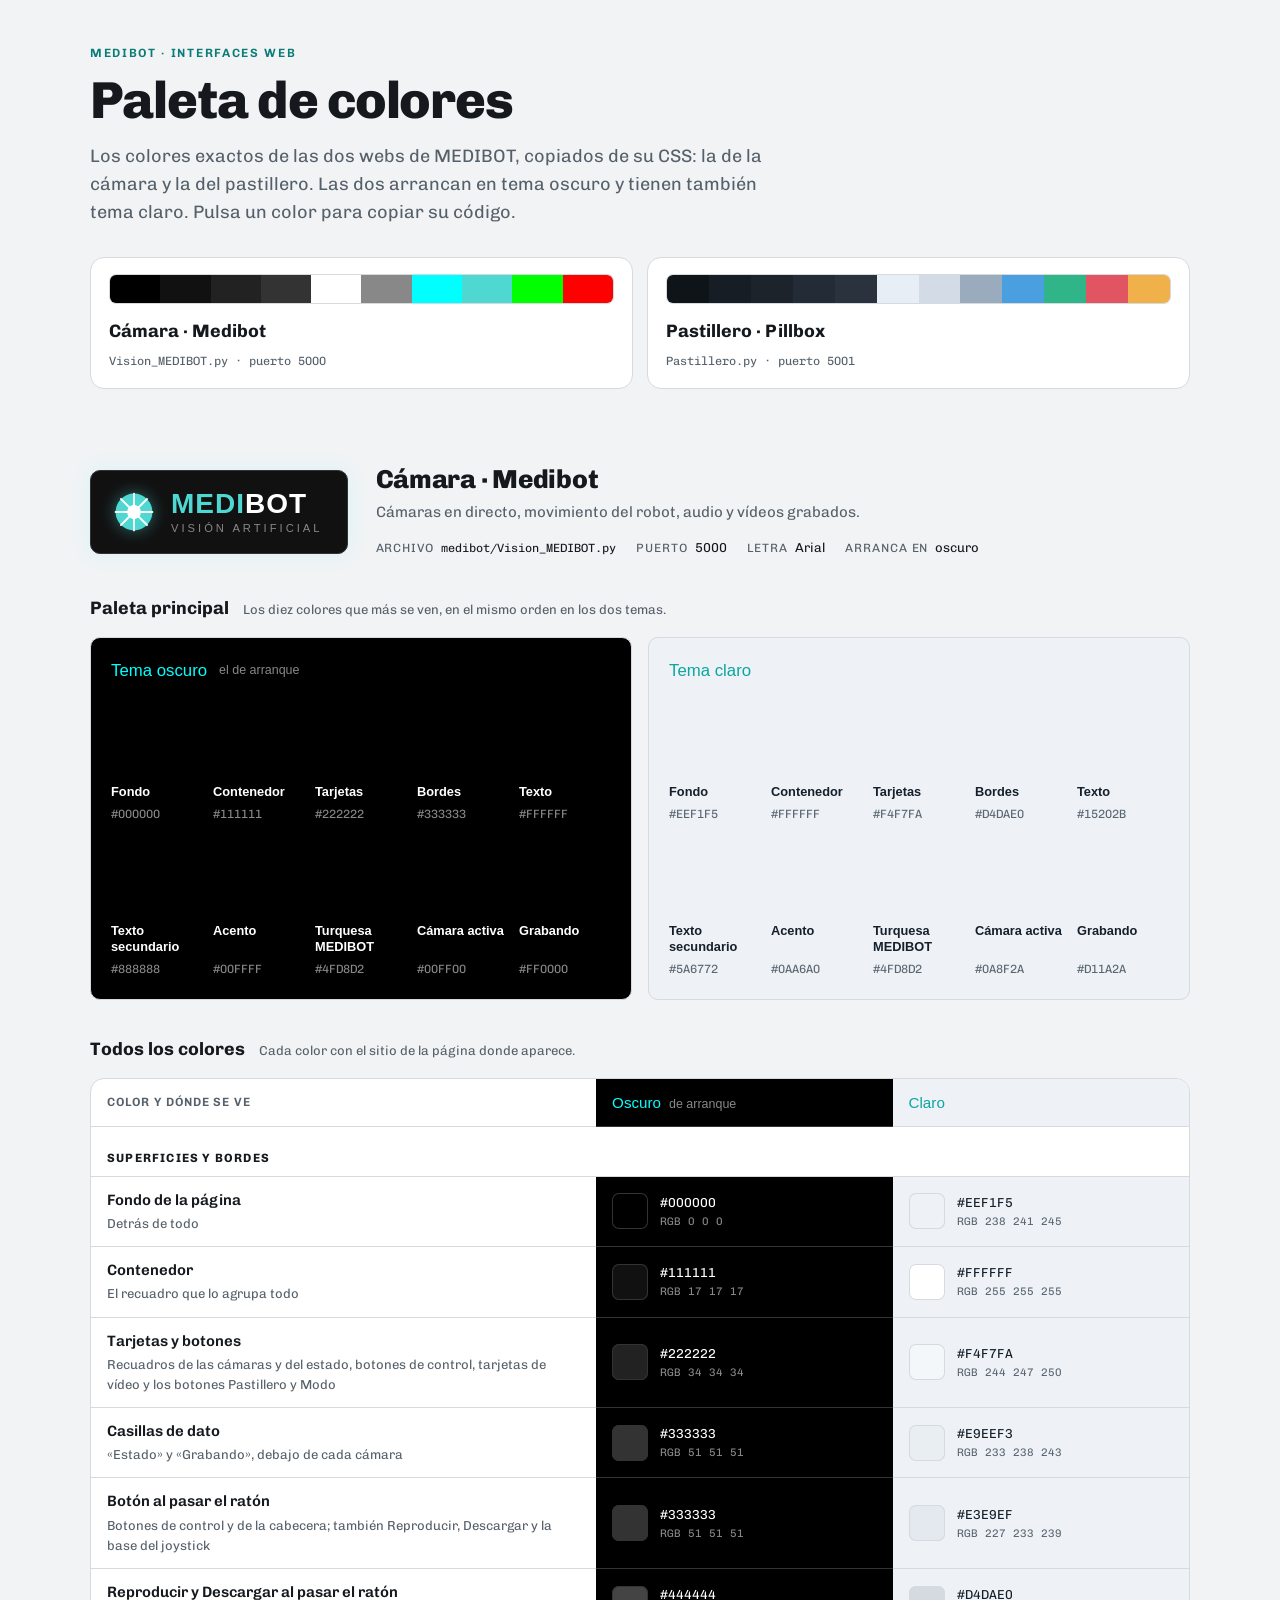
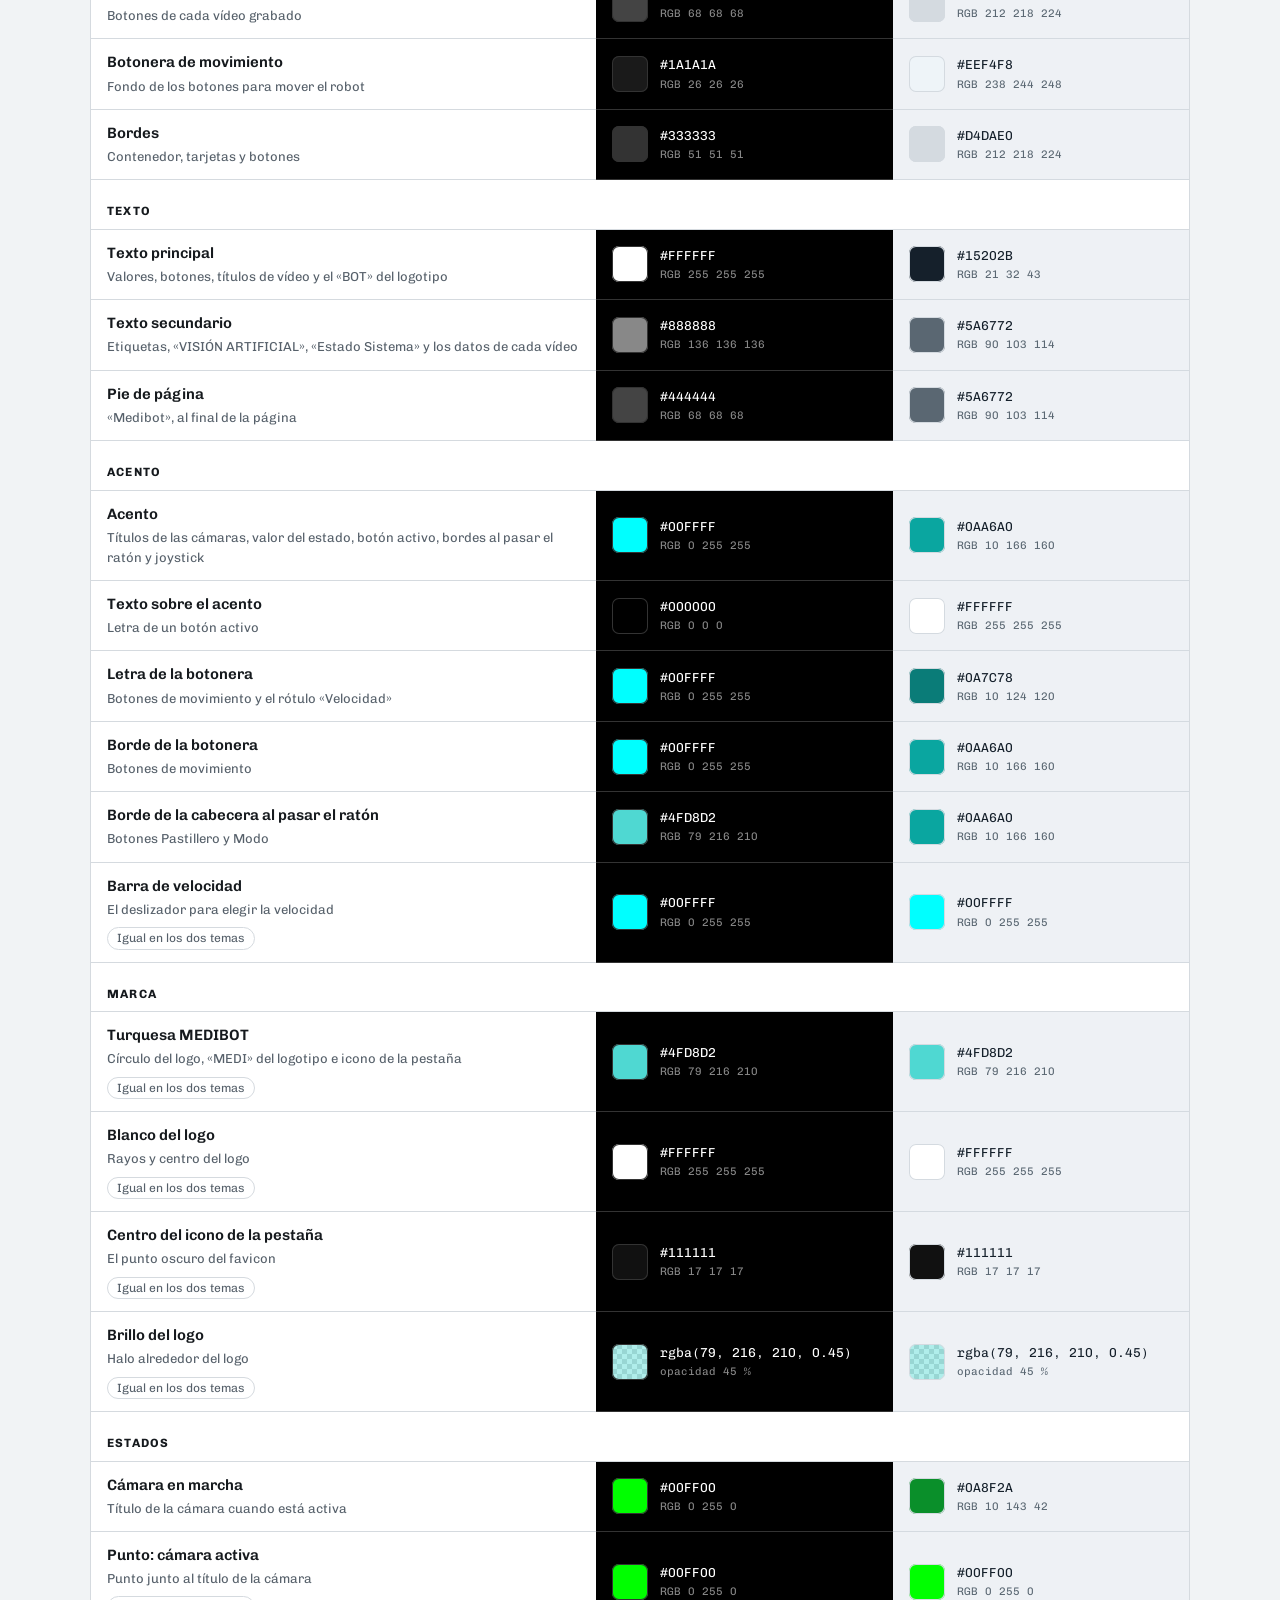
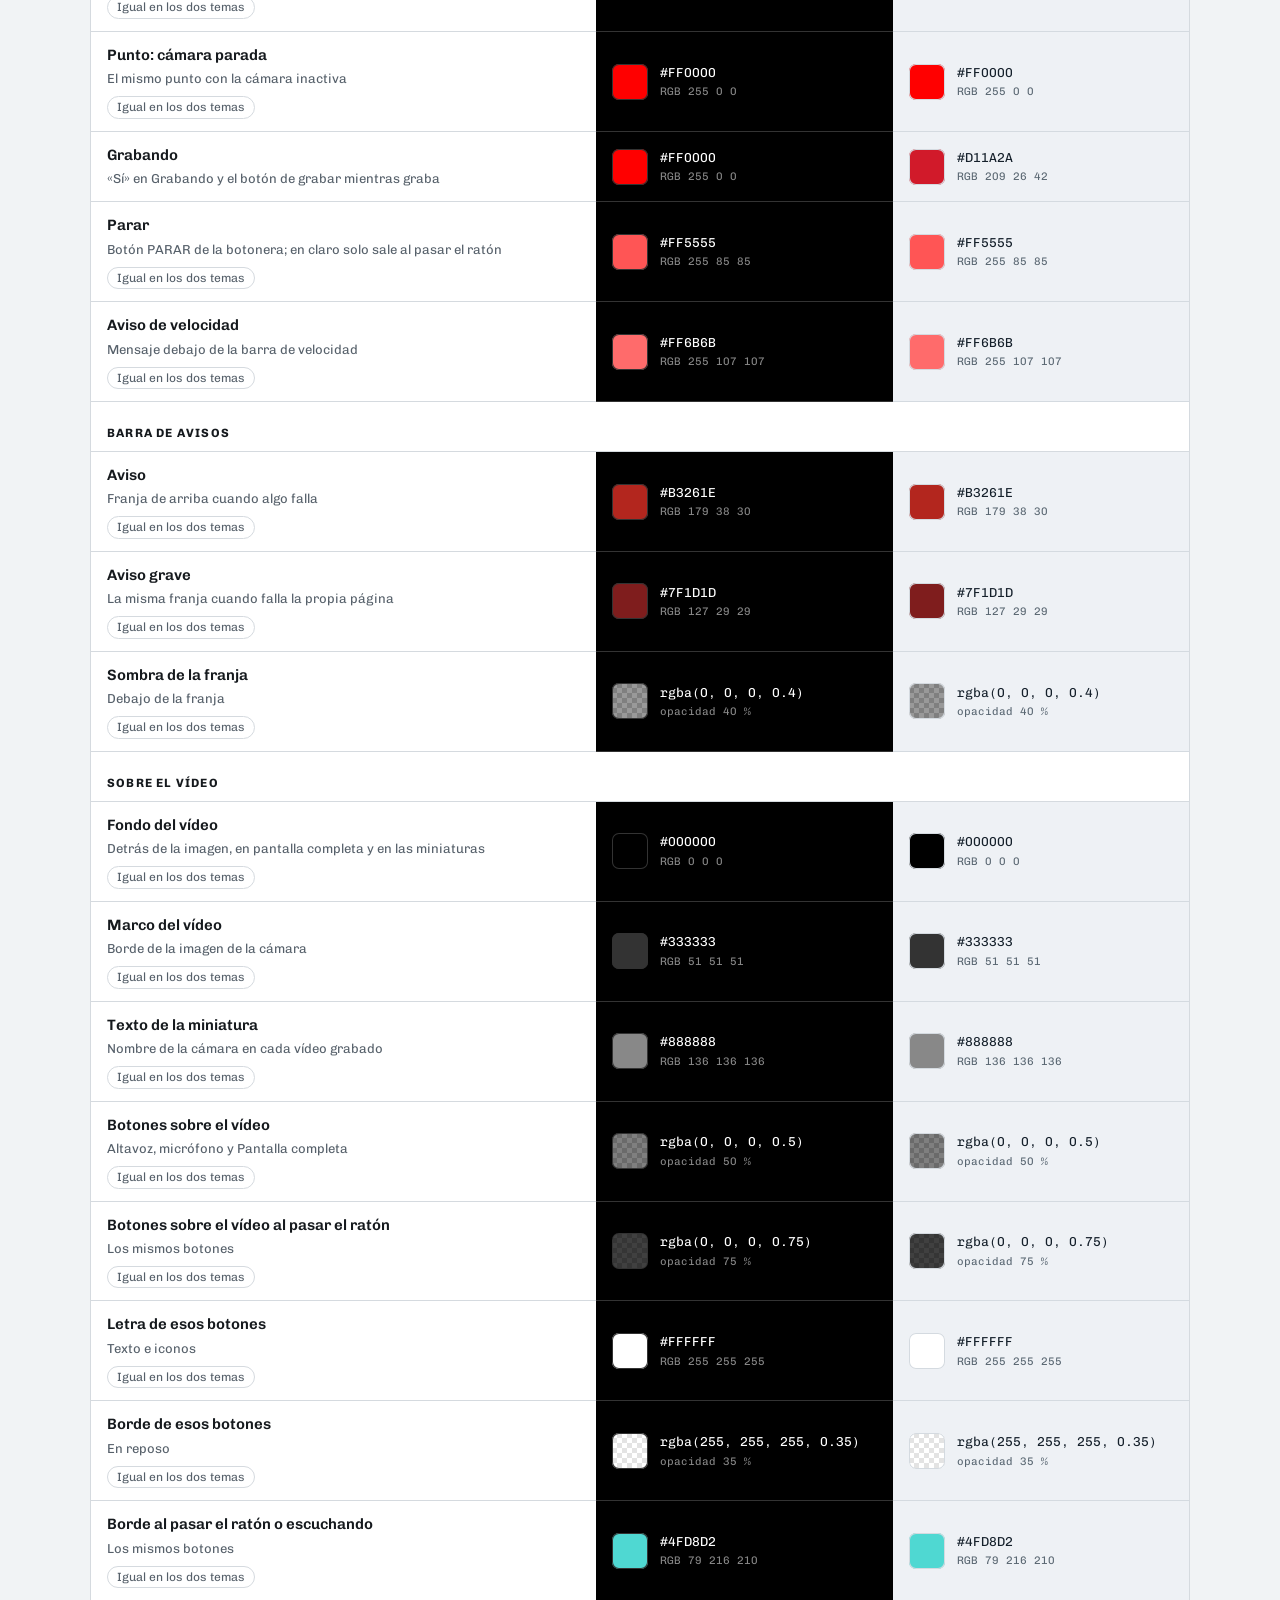
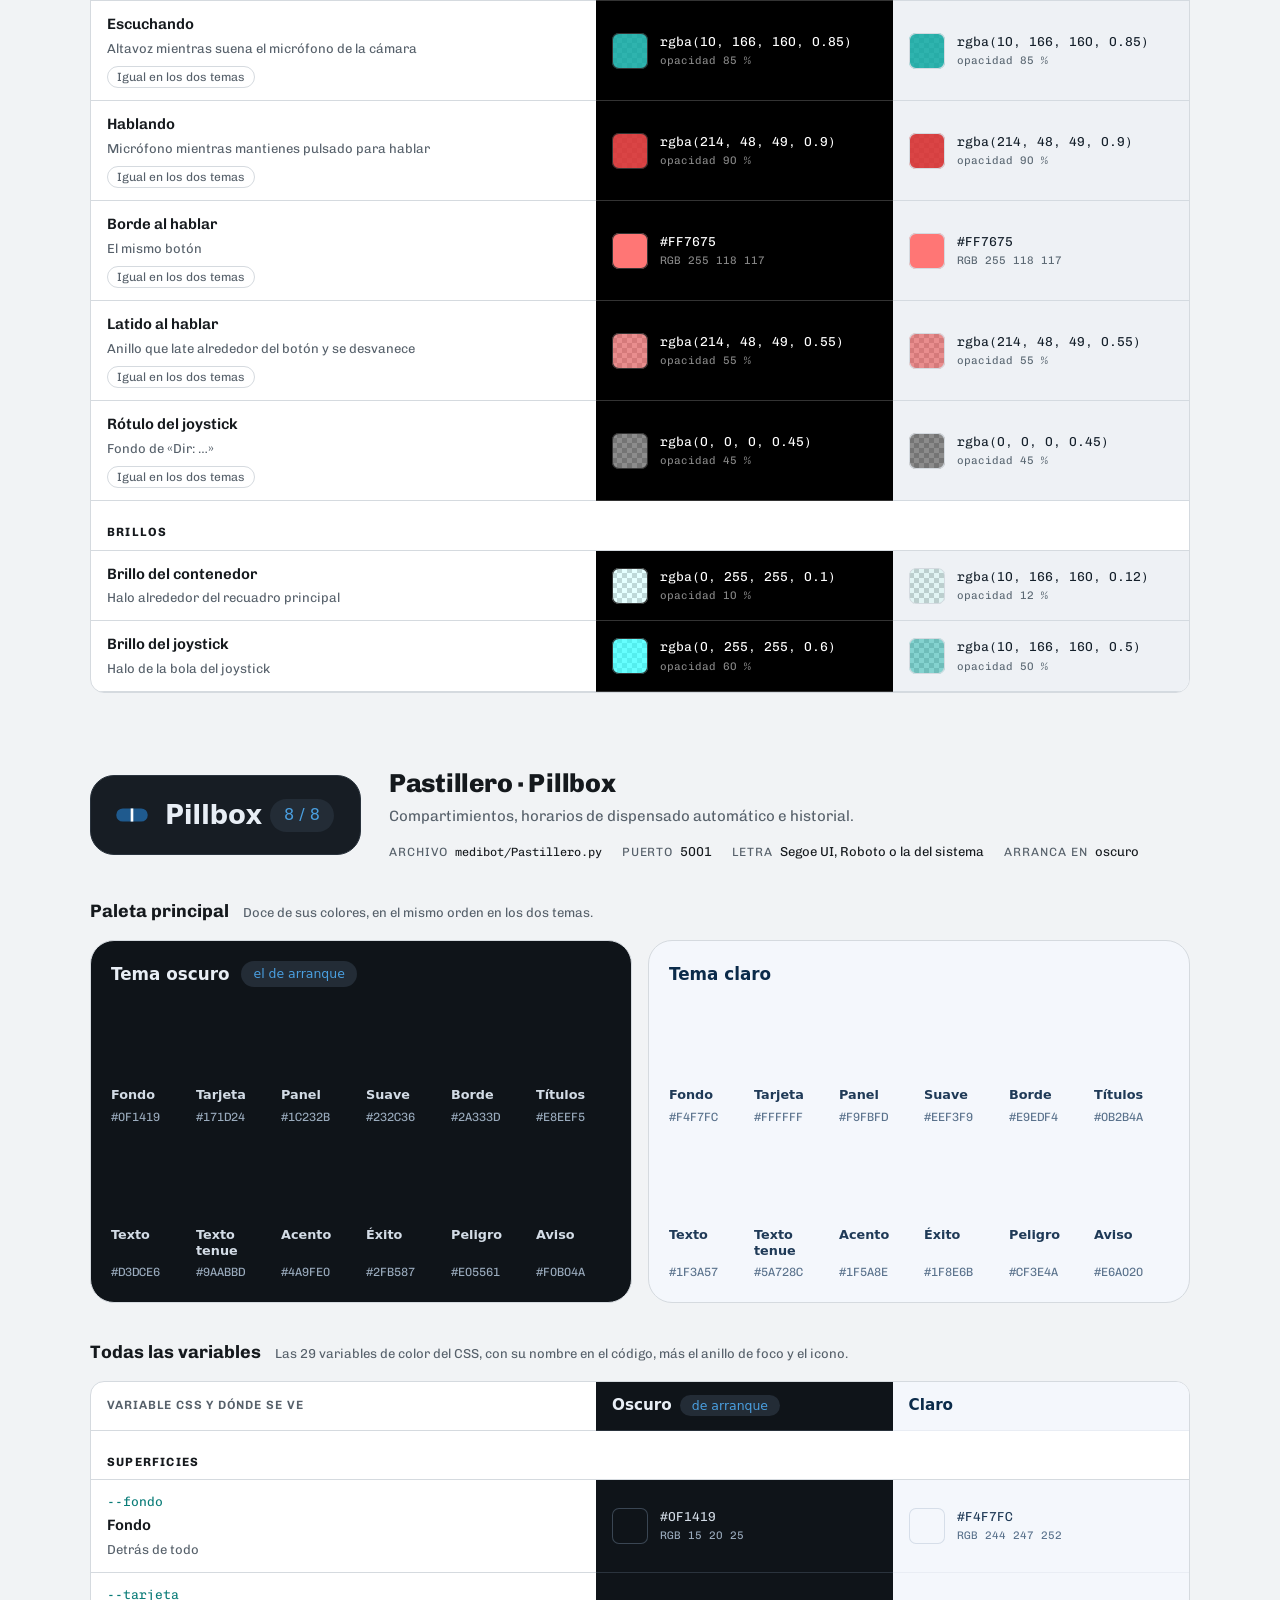
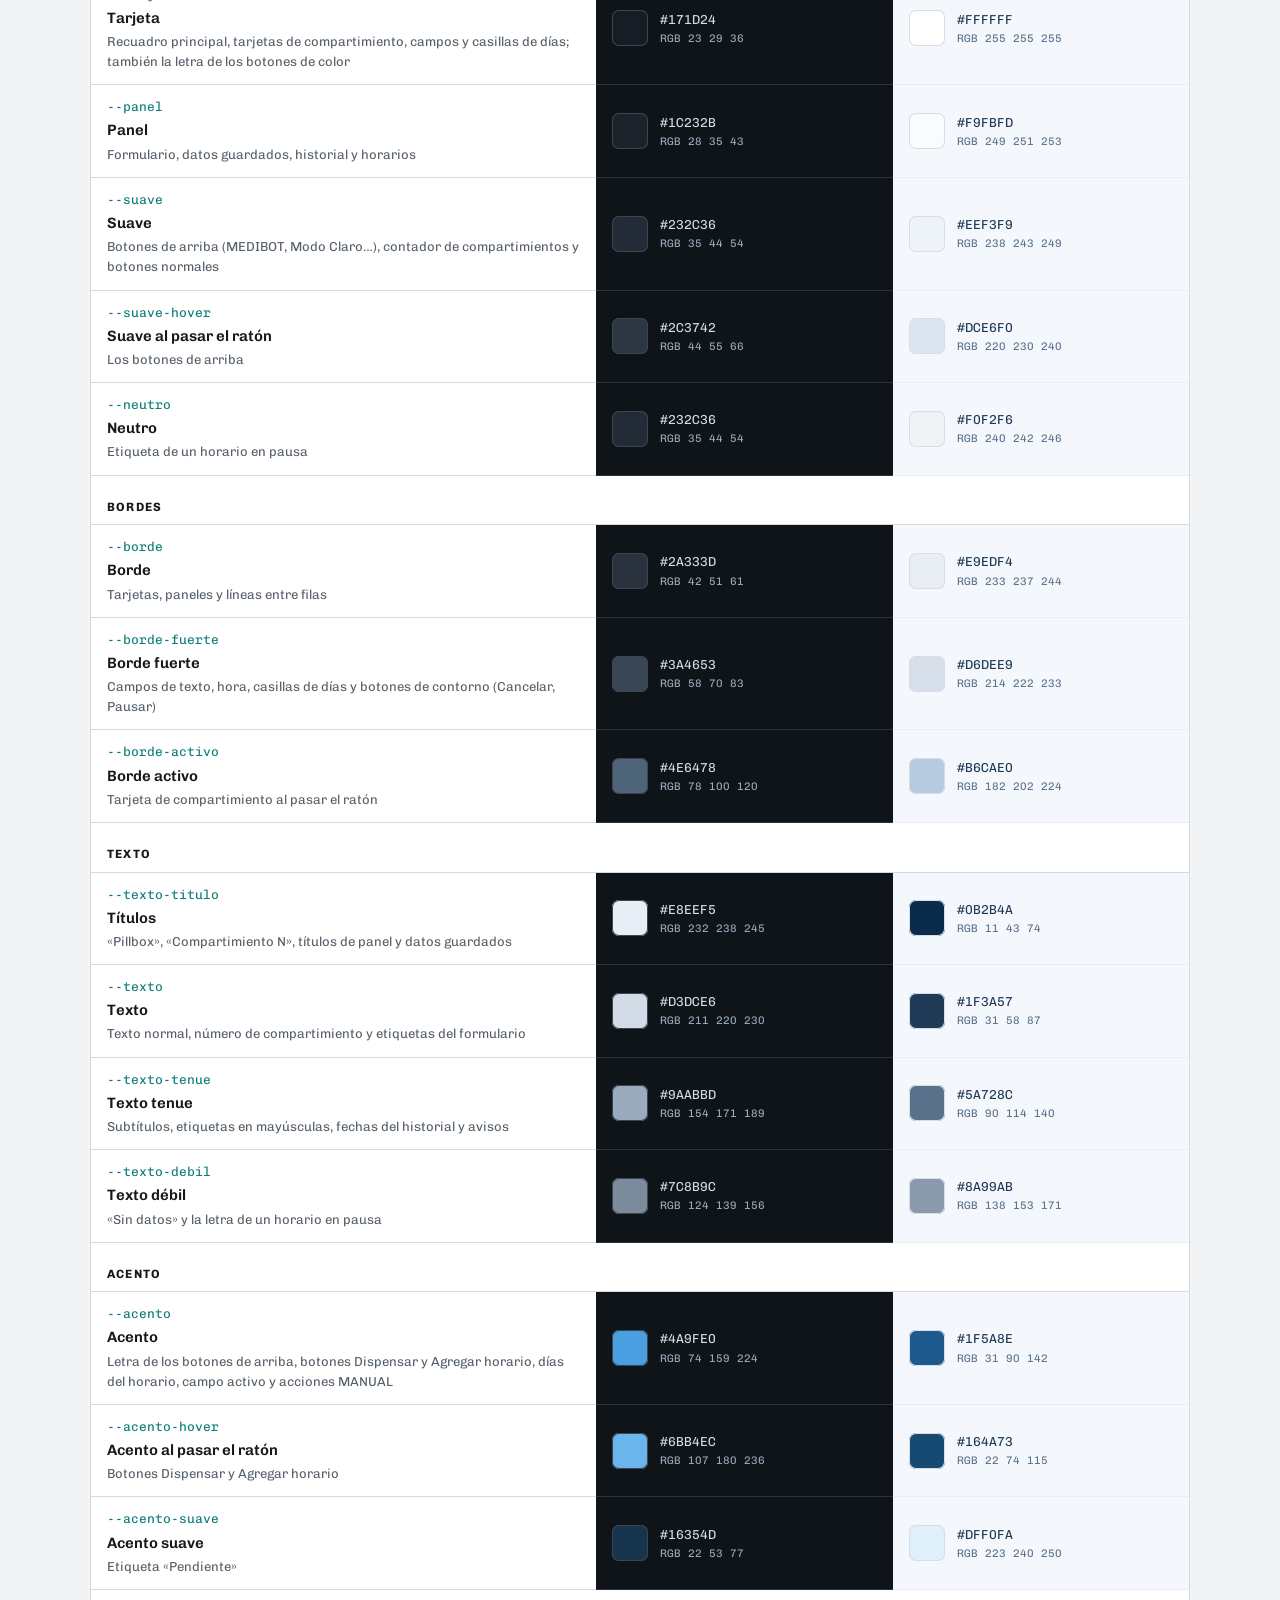
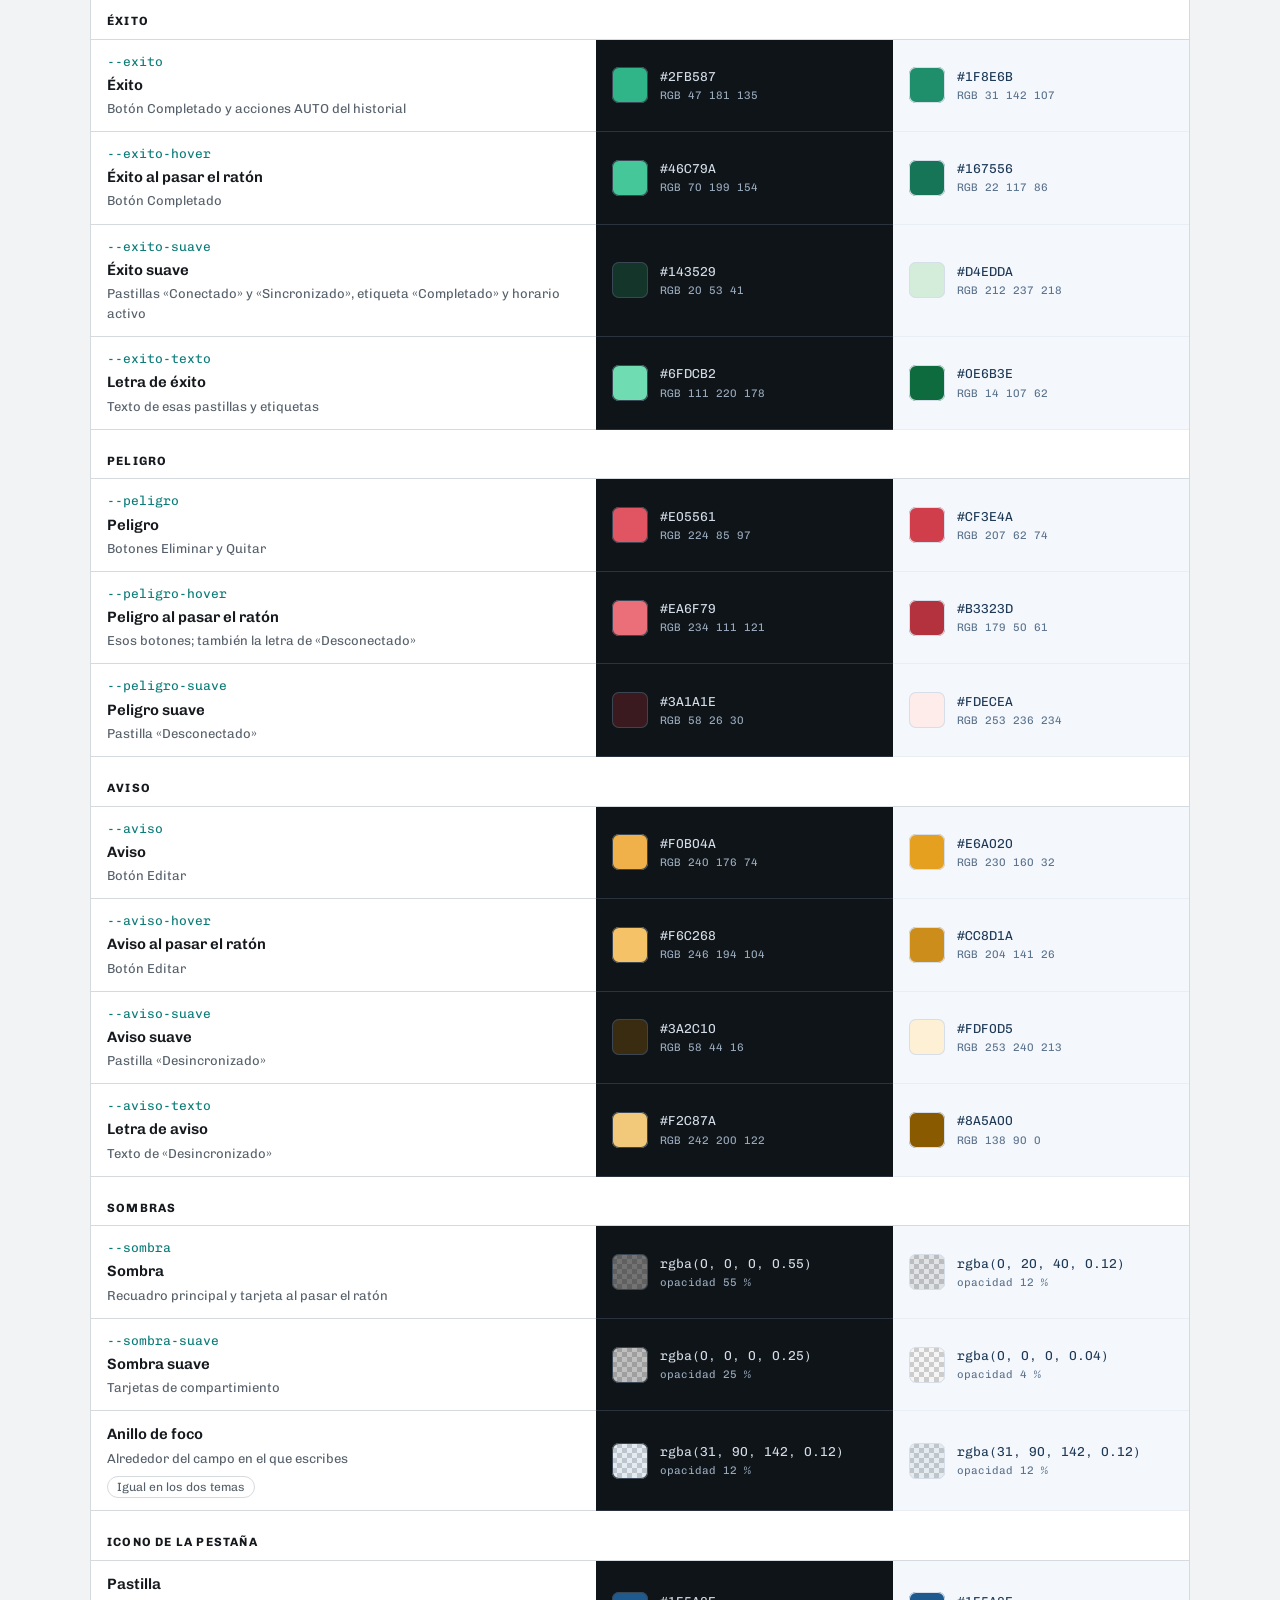
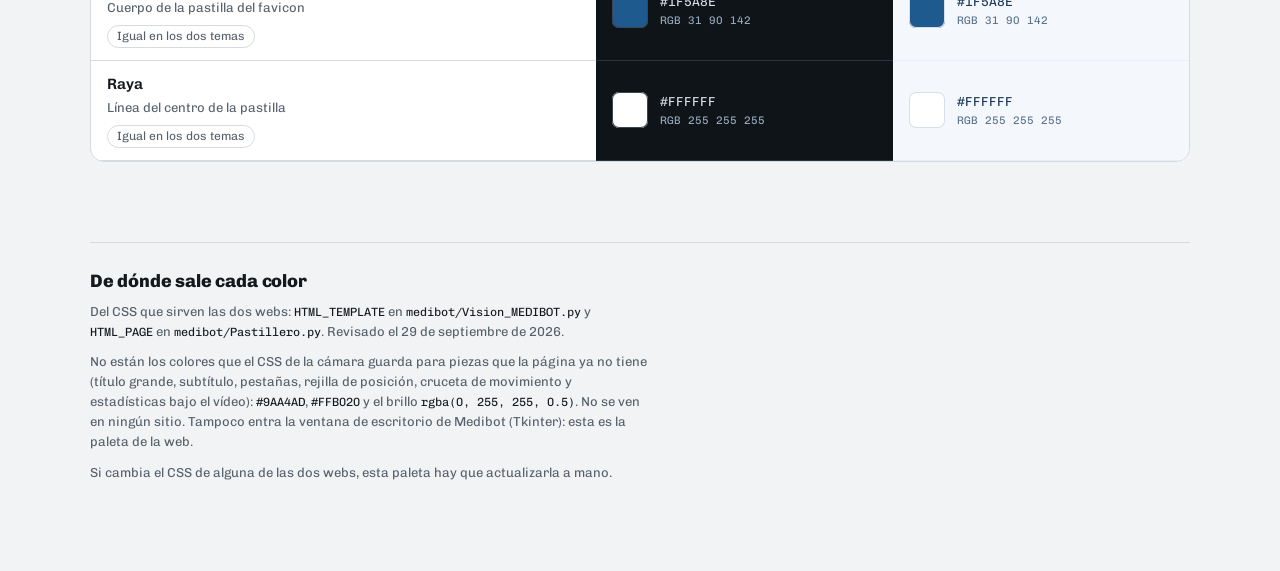
==== paleta/paleta_colores.html @ 7fa57c59 "Paleta de colores de las webs de la camara y del pastillero Nueva carpeta paleta/ con los colores ex" ====
<!DOCTYPE html>
<html lang="es">
<head>
<meta charset="UTF-8">
<meta name="viewport" content="width=device-width, initial-scale=1.0, viewport-fit=cover">
<title>Paleta MEDIBOT</title>
<link rel="preconnect" href="https://fonts.googleapis.com">
<link rel="preconnect" href="https://fonts.gstatic.com" crossorigin>
<link rel="stylesheet" href="https://fonts.googleapis.com/css2?family=Chivo:wght@400;600;800&family=Chivo+Mono:wght@400;500&display=swap">
<style>
  /* Layout: una columna de 1180 px. Por interfaz: ficha de marca, las dos
     hojas de la paleta principal (oscuro | claro) y la tabla completa, cuyas
     columnas Oscuro y Claro llevan el fondo real de cada tema. */
  :root {
    --bg: #f1f3f5;
    --surface: #ffffff;
    --ink: #15191d;
    --muted: #56606a;
    --line: #d5dadf;
    --accent: #0a7c78;
    --sans: "Chivo", "Segoe UI", Arial, sans-serif;
    --mono: "Chivo Mono", ui-monospace, "SF Mono", Menlo, Consolas, monospace;
    --fs-xs: 0.75rem;
    --fs-sm: 0.8125rem;
    --fs-base: 0.9375rem;
    --fs-md: 1.125rem;
    --fs-lg: 1.625rem;
    --fs-xl: clamp(2.25rem, 6vw, 3.25rem);
  }
  @media (prefers-color-scheme: dark) {
    :root:not([data-theme="light"]) {
      --bg: #0e1113;
      --surface: #15191c;
      --ink: #e6e9ec;
      --muted: #99a2aa;
      --line: #262c31;
      --accent: #4fd8d2;
      color-scheme: dark;
    }
  }
  :root[data-theme="dark"] {
    --bg: #0e1113;
    --surface: #15191c;
    --ink: #e6e9ec;
    --muted: #99a2aa;
    --line: #262c31;
    --accent: #4fd8d2;
    color-scheme: dark;
  }

  /* Muestras. Son los colores REALES de cada interfaz y no siguen el tema
     de quien mira: son el contenido de la pagina. Cada bloque fija a la vez
     su fondo y su texto, asi que se lee igual en claro y en oscuro. */
  .look-medibot-dark {
    --s-page: #000000; --s-text: #ffffff; --s-muted: #888888;
    --s-line: #333333; --s-edge: #333333; --s-head: #00ffff; --s-head-w: 400;
    --s-tag-bg: transparent; --s-tag-fg: #888888; --s-tag-pad: 0;
    --s-font: Arial, "Liberation Sans", Helvetica, sans-serif;
    --s-radius: 10px; --s-chip-r: 5px;
  }
  .look-medibot-light {
    --s-page: #eef1f5; --s-text: #15202b; --s-muted: #5a6772;
    --s-line: #d4dae0; --s-edge: #d4dae0; --s-head: #0aa6a0; --s-head-w: 400;
    --s-tag-bg: transparent; --s-tag-fg: #5a6772; --s-tag-pad: 0;
    --s-font: Arial, "Liberation Sans", Helvetica, sans-serif;
    --s-radius: 10px; --s-chip-r: 5px;
  }
  .look-pillbox-dark {
    --s-page: #0f1419; --s-text: #d3dce6; --s-muted: #9aabbd;
    --s-line: #2a333d; --s-edge: #3a4653; --s-head: #e8eef5; --s-head-w: 600;
    --s-tag-bg: #232c36; --s-tag-fg: #4a9fe0; --s-tag-pad: 3px 12px;
    --s-font: "Segoe UI", Roboto, system-ui, sans-serif;
    --s-radius: 24px; --s-chip-r: 14px;
  }
  .look-pillbox-light {
    --s-page: #f4f7fc; --s-text: #1f3a57; --s-muted: #5a728c;
    --s-line: #e9edf4; --s-edge: #d6dee9; --s-head: #0b2b4a; --s-head-w: 600;
    --s-tag-bg: #eef3f9; --s-tag-fg: #1f5a8e; --s-tag-pad: 3px 12px;
    --s-font: "Segoe UI", Roboto, system-ui, sans-serif;
    --s-radius: 24px; --s-chip-r: 14px;
  }

  * { box-sizing: border-box; }
  html { scroll-behavior: smooth; }
  @media (prefers-reduced-motion: reduce) { html { scroll-behavior: auto; } }
  body {
    margin: 0;
    background: var(--bg);
    color: var(--ink);
    font-family: var(--sans);
    font-size: var(--fs-base);
    line-height: 1.55;
  }
  code { font-family: var(--mono); font-size: 0.92em; }
  a { color: inherit; }
  :focus-visible { outline: 2px solid var(--accent); outline-offset: 3px; }

  .wrap {
    max-width: 1180px;
    margin: 0 auto;
    padding-inline: clamp(16px, 4vw, 40px);
    padding-block: 44px 88px;
  }

  /* ---------- Cabecera ---------- */
  .eyebrow {
    margin: 0 0 10px;
    font-size: var(--fs-xs);
    font-weight: 600;
    letter-spacing: 0.14em;
    text-transform: uppercase;
    color: var(--accent);
  }
  h1 {
    margin: 0;
    font-size: var(--fs-xl);
    font-weight: 800;
    line-height: 1.05;
    letter-spacing: -0.02em;
    text-wrap: balance;
  }
  .lead {
    margin: 16px 0 0;
    max-width: 62ch;
    font-size: var(--fs-md);
    color: var(--muted);
  }
  .jump {
    display: grid;
    grid-template-columns: repeat(auto-fit, minmax(min(100%, 320px), 1fr));
    gap: 14px;
    margin-top: 30px;
  }
  .jump-card {
    display: flex;
    flex-direction: column;
    gap: 6px;
    min-width: 0;
    padding: 16px 18px 18px;
    background: var(--surface);
    border: 1px solid var(--line);
    border-radius: 14px;
    text-decoration: none;
    transition: border-color 0.15s ease;
  }
  .jump-card:hover { border-color: var(--accent); }
  .jump-strip {
    display: flex;
    height: 30px;
    margin-bottom: 8px;
    border: 1px solid var(--line);
    border-radius: 7px;
    overflow: hidden;
  }
  .jump-strip i { flex: 1; background: var(--c); }
  .jump-name { font-size: var(--fs-md); font-weight: 700; }
  .jump-meta { font-family: var(--mono); font-size: var(--fs-xs); color: var(--muted); overflow-wrap: anywhere; }

  /* ---------- Seccion de cada interfaz ---------- */
  .iface { margin-top: 76px; scroll-margin-top: 16px; }
  .iface-head {
    display: flex;
    flex-wrap: wrap;
    align-items: center;
    gap: 20px 28px;
  }
  .iface-head .meta { flex: 1 1 320px; min-width: 0; }
  h2 {
    margin: 0;
    font-size: var(--fs-lg);
    font-weight: 800;
    line-height: 1.15;
    letter-spacing: -0.01em;
    text-wrap: balance;
  }
  .iface-head .meta > p { margin: 6px 0 0; color: var(--muted); }
  .facts { display: flex; flex-wrap: wrap; gap: 6px 20px; margin: 14px 0 0; }
  .facts div { display: flex; align-items: baseline; gap: 7px; min-width: 0; }
  .facts dt {
    font-size: var(--fs-xs);
    letter-spacing: 0.08em;
    text-transform: uppercase;
    color: var(--muted);
  }
  .facts dd { margin: 0; font-size: var(--fs-sm); overflow-wrap: anywhere; }

  /* Fichas de marca: copia de la cabecera de cada web, en su tema de arranque */
  .brand-tile { display: flex; align-items: center; flex: none; max-width: 100%; }
  .bt-medibot {
    gap: 14px;
    padding: 18px 24px 18px 20px;
    background: #111111;
    border: 1px solid #333333;
    border-radius: 10px;
    box-shadow: 0 0 20px rgba(0, 255, 255, 0.1);
    font-family: Arial, "Liberation Sans", Helvetica, sans-serif;
  }
  .bt-medibot svg { flex: none; filter: drop-shadow(0 0 8px rgba(79, 216, 210, 0.45)); }
  .bt-word { font-size: 1.75rem; font-weight: 800; letter-spacing: 1px; line-height: 1; }
  .bt-medi { color: #4fd8d2; }
  .bt-bot { color: #ffffff; }
  .bt-tag {
    display: block;
    margin-top: 5px;
    font-size: 0.4em;
    font-weight: 400;
    letter-spacing: 3px;
    color: #888888;
  }
  .bt-pillbox {
    gap: 12px;
    padding: 18px 26px 18px 20px;
    background: #171d24;
    border: 1px solid #2a333d;
    border-radius: 24px;
    font-family: "Segoe UI", Roboto, system-ui, sans-serif;
  }
  .bt-pillbox svg { flex: none; }
  .bt-pill-h {
    display: flex;
    align-items: center;
    gap: 8px;
    font-size: 26px;
    font-weight: 600;
    letter-spacing: -0.3px;
    color: #e8eef5;
  }
  .bt-pill-n {
    padding: 4px 14px;
    background: #232c36;
    border-radius: 40px;
    font-size: 16px;
    font-weight: 500;
    color: #4a9fe0;
    letter-spacing: 0;
  }

  .block-h {
    display: flex;
    flex-wrap: wrap;
    align-items: baseline;
    gap: 4px 14px;
    margin: 36px 0 14px;
  }
  .block-h h3 { margin: 0; font-size: var(--fs-md); font-weight: 700; }
  .block-h p { margin: 0; font-size: var(--fs-sm); color: var(--muted); }

  /* ---------- Hojas de la paleta principal ---------- */
  .sheets { display: grid; grid-template-columns: minmax(0, 1fr); gap: 16px; }
  @media (min-width: 1100px) {
    .sheets { grid-template-columns: repeat(2, minmax(0, 1fr)); }
  }
  .sheet {
    min-width: 0;
    padding: 20px;
    background: var(--s-page);
    color: var(--s-text);
    font-family: var(--s-font);
    border: 1px solid var(--line);
    border-radius: var(--s-radius);
  }
  .sheet-head { display: flex; flex-wrap: wrap; align-items: center; gap: 6px 12px; margin-bottom: 16px; }
  .sheet-title { font-size: 1.05rem; font-weight: var(--s-head-w); color: var(--s-head); }
  .sheet-tag {
    padding: var(--s-tag-pad);
    background: var(--s-tag-bg);
    border-radius: 40px;
    font-size: 0.78rem;
    font-weight: 500;
    color: var(--s-tag-fg);
  }
  .chips {
    display: grid;
    grid-template-columns: repeat(var(--cols-phone), minmax(0, 1fr));
    gap: 16px 10px;
  }
  @media (min-width: 600px) {
    .chips { grid-template-columns: repeat(var(--cols-wide), minmax(0, 1fr)); }
  }
  .chip, .sw {
    margin: 0;
    padding: 0;
    background: none;
    border: 0;
    font: inherit;
    color: inherit;
    text-align: left;
    cursor: pointer;
  }
  .chip { display: flex; flex-direction: column; gap: 5px; min-width: 0; }
  .chip-color {
    display: block;
    height: 64px;
    margin-bottom: 3px;
    background: var(--c);
    border-radius: var(--s-chip-r);
    box-shadow: inset 0 0 0 1px var(--s-edge);
    transition: transform 0.15s ease;
  }
  @media (min-width: 600px) { .chip-color { height: 76px; } }
  .chip:hover .chip-color { transform: translateY(-2px); }
  .chip-name { font-size: 0.8rem; font-weight: 600; line-height: 1.25; color: var(--s-text); overflow-wrap: anywhere; }
  /* margin-top:auto: los codigos quedan alineados en cada fila aunque un
     nombre ocupe dos lineas */
  .chip-code { margin-top: auto; font-family: var(--mono); font-size: 0.75rem; color: var(--s-muted); }
  .chip:focus-visible, .sw:focus-visible {
    outline: 2px solid var(--s-head);
    outline-offset: 4px;
    border-radius: 6px;
  }
  /* Colores con transparencia: sobre un damero, como en cualquier editor */
  .chip-color.alfa, .sw-color.alfa {
    background:
      linear-gradient(var(--c), var(--c)),
      repeating-conic-gradient(#d4d4d4 0% 25%, #ffffff 0% 50%) 0 0 / 10px 10px;
  }
  @media (prefers-reduced-motion: reduce) {
    .chip-color, .jump-card { transition: none; }
    .chip:hover .chip-color { transform: none; }
  }

  /* ---------- Tabla completa ---------- */
  .table-wrap {
    overflow-x: auto;
    background: var(--surface);
    border: 1px solid var(--line);
    border-radius: 14px;
  }
  .st { width: 100%; border-collapse: collapse; }
  .st th, .st td { padding: 12px 16px; text-align: left; vertical-align: middle; }
  .st thead th.lab {
    width: 46%;
    font-size: var(--fs-xs);
    font-weight: 600;
    letter-spacing: 0.08em;
    text-transform: uppercase;
    color: var(--muted);
    border-bottom: 1px solid var(--line);
  }
  .st .sc {
    background: var(--s-page);
    color: var(--s-text);
    font-family: var(--s-font);
    border-bottom: 1px solid var(--s-line);
  }
  .st thead .sc { white-space: nowrap; }
  .st thead .sc .sheet-title { font-size: 0.95rem; margin-right: 8px; }
  .st tr.grp th {
    padding: 22px 16px 8px;
    font-size: var(--fs-xs);
    font-weight: 700;
    letter-spacing: 0.1em;
    text-transform: uppercase;
    color: var(--ink);
    border-bottom: 1px solid var(--line);
  }
  .st tbody th[scope="row"] {
    font-weight: 400;
    vertical-align: top;
    border-bottom: 1px solid var(--line);
  }
  .tk { display: block; margin-bottom: 2px; font-size: var(--fs-sm); color: var(--accent); }
  .nm { display: block; font-weight: 600; }
  .use { display: block; max-width: 60ch; margin-top: 2px; font-size: var(--fs-sm); color: var(--muted); }
  .same {
    display: inline-block;
    margin-top: 7px;
    padding: 1px 9px;
    border: 1px solid var(--line);
    border-radius: 999px;
    font-size: var(--fs-xs);
    color: var(--muted);
  }
  .sw { display: flex; align-items: center; gap: 12px; min-width: 0; }
  .sw-color {
    flex: none;
    width: 36px;
    height: 36px;
    background: var(--c);
    border-radius: 7px;
    box-shadow: inset 0 0 0 1px var(--s-edge);
  }
  .sw-text { display: flex; flex-direction: column; min-width: 0; }
  .sw-code { font-family: var(--mono); font-size: 0.8125rem; color: var(--s-text); overflow-wrap: anywhere; }
  .sw-sub { font-family: var(--mono); font-size: 0.6875rem; color: var(--s-muted); }
  .sw:hover .sw-code { text-decoration: underline; text-underline-offset: 3px; }

  /* Movil: nombre arriba, y debajo las dos muestras lado a lado */
  @media (max-width: 639px) {
    .st, .st thead, .st tbody { display: block; }
    .st tr { display: grid; grid-template-columns: minmax(0, 1fr) minmax(0, 1fr); }
    .st thead th.lab { display: none; }
    .st tbody th[scope="row"], .st tr.grp th { grid-column: 1 / -1; }
    .st th, .st td { padding: 11px 12px; }
    .st thead .sc { white-space: normal; }
    .sw { gap: 9px; }
    .sw-color { width: 30px; height: 30px; }
  }

  /* ---------- Notas finales ---------- */
  .notes { margin-top: 80px; padding-top: 28px; border-top: 1px solid var(--line); }
  .notes h2 { font-size: var(--fs-md); }
  .notes p { max-width: 70ch; margin: 10px 0 0; color: var(--muted); font-size: var(--fs-sm); }
  .notes code { color: var(--ink); overflow-wrap: anywhere; }

  .toast {
    position: fixed;
    left: 50%;
    bottom: calc(20px + env(safe-area-inset-bottom, 0px));
    transform: translateX(-50%);
    max-width: calc(100% - 32px);
    padding: 10px 16px;
    background: var(--ink);
    color: var(--bg);
    border-radius: 10px;
    font-family: var(--mono);
    font-size: var(--fs-sm);
    box-shadow: 0 8px 28px rgba(0, 0, 0, 0.28);
    z-index: 10;
  }
</style>
</head>
<body>
<div class="wrap">
  <header>
    <p class="eyebrow">MEDIBOT · interfaces web</p>
    <h1>Paleta de colores</h1>
    <p class="lead">Los colores exactos de las dos webs de MEDIBOT, copiados de su CSS: la de la cámara y la del pastillero. Las dos arrancan en tema oscuro y tienen también tema claro. Pulsa un color para copiar su código.</p>
    <nav class="jump" aria-label="Interfaces">
      <a class="jump-card" href="#camara">
        <span class="jump-strip" data-tira="medibot" aria-hidden="true"></span>
        <span class="jump-name">Cámara · Medibot</span>
        <span class="jump-meta">Vision_MEDIBOT.py · puerto 5000</span>
      </a>
      <a class="jump-card" href="#pastillero">
        <span class="jump-strip" data-tira="pillbox" aria-hidden="true"></span>
        <span class="jump-name">Pastillero · Pillbox</span>
        <span class="jump-meta">Pastillero.py · puerto 5001</span>
      </a>
    </nav>
  </header>

  <section class="iface" id="camara" aria-labelledby="h-camara">
    <div class="export" id="export-medibot">
      <div class="iface-head">
        <div class="brand-tile bt-medibot" aria-hidden="true">
          <svg viewBox="0 0 100 100" width="46" height="46">
            <circle cx="50" cy="50" r="40" fill="#4FD8D2"/>
            <g stroke="#ffffff" stroke-width="4" stroke-linecap="round">
              <line x1="50" y1="10" x2="50" y2="90"/>
              <line x1="10" y1="50" x2="90" y2="50"/>
              <line x1="21.7" y1="21.7" x2="78.3" y2="78.3"/>
              <line x1="78.3" y1="21.7" x2="21.7" y2="78.3"/>
            </g>
            <circle cx="50" cy="50" r="15" fill="#ffffff"/>
          </svg>
          <span class="bt-word"><span class="bt-medi">MEDI</span><span class="bt-bot">BOT</span><span class="bt-tag">VISIÓN ARTIFICIAL</span></span>
        </div>
        <div class="meta">
          <h2 id="h-camara">Cámara · Medibot</h2>
          <p>Cámaras en directo, movimiento del robot, audio y vídeos grabados.</p>
          <dl class="facts">
            <div><dt>Archivo</dt><dd><code>medibot/Vision_MEDIBOT.py</code></dd></div>
            <div><dt>Puerto</dt><dd>5000</dd></div>
            <div><dt>Letra</dt><dd>Arial</dd></div>
            <div><dt>Arranca en</dt><dd>oscuro</dd></div>
          </dl>
        </div>
      </div>
      <div class="block-h">
        <h3>Paleta principal</h3>
        <p>Los diez colores que más se ven, en el mismo orden en los dos temas.</p>
      </div>
      <div class="sheets" id="principal-medibot" style="--cols-wide: 5; --cols-phone: 2"></div>
    </div>
    <div class="block-h">
      <h3>Todos los colores</h3>
      <p>Cada color con el sitio de la página donde aparece.</p>
    </div>
    <div class="table-wrap" id="tabla-medibot"></div>
  </section>

  <section class="iface" id="pastillero" aria-labelledby="h-pastillero">
    <div class="export" id="export-pillbox">
      <div class="iface-head">
        <div class="brand-tile bt-pillbox" aria-hidden="true">
          <svg viewBox="0 0 32 32" width="42" height="42"><rect x="4" y="11" width="24" height="10" rx="5" fill="#1f5a8e"/><path d="M16 11v10" stroke="#fff" stroke-width="2"/></svg>
          <span class="bt-pill-h">Pillbox <span class="bt-pill-n">8 / 8</span></span>
        </div>
        <div class="meta">
          <h2 id="h-pastillero">Pastillero · Pillbox</h2>
          <p>Compartimientos, horarios de dispensado automático e historial.</p>
          <dl class="facts">
            <div><dt>Archivo</dt><dd><code>medibot/Pastillero.py</code></dd></div>
            <div><dt>Puerto</dt><dd>5001</dd></div>
            <div><dt>Letra</dt><dd>Segoe UI, Roboto o la del sistema</dd></div>
            <div><dt>Arranca en</dt><dd>oscuro</dd></div>
          </dl>
        </div>
      </div>
      <div class="block-h">
        <h3>Paleta principal</h3>
        <p>Doce de sus colores, en el mismo orden en los dos temas.</p>
      </div>
      <div class="sheets" id="principal-pillbox" style="--cols-wide: 6; --cols-phone: 3"></div>
    </div>
    <div class="block-h">
      <h3>Todas las variables</h3>
      <p>Las 29 variables de color del CSS, con su nombre en el código, más el anillo de foco y el icono.</p>
    </div>
    <div class="table-wrap" id="tabla-pillbox"></div>
  </section>

  <footer class="notes">
    <h2>De dónde sale cada color</h2>
    <p>Del CSS que sirven las dos webs: <code>HTML_TEMPLATE</code> en <code>medibot/Vision_MEDIBOT.py</code> y <code>HTML_PAGE</code> en <code>medibot/Pastillero.py</code>. Revisado el 29 de septiembre de 2026.</p>
    <p>No están los colores que el CSS de la cámara guarda para piezas que la página ya no tiene (título grande, subtítulo, pestañas, rejilla de posición, cruceta de movimiento y estadísticas bajo el vídeo): <code>#9AA4AD</code>, <code>#FFB020</code> y el brillo <code>rgba(0, 255, 255, 0.5)</code>. No se ven en ningún sitio. Tampoco entra la ventana de escritorio de Medibot (Tkinter): esta es la paleta de la web.</p>
    <p>Si cambia el CSS de alguna de las dos webs, esta paleta hay que actualizarla a mano.</p>
  </footer>
</div>

<div class="toast" id="toast" role="status" aria-live="polite" hidden></div>

<script>
(function () {
  'use strict';

  /* n = nombre, u = donde se ve, d = tema oscuro, l = tema claro
     (sin l: igual en los dos temas), t = variable CSS del pastillero. */
  var PALETAS = {
    medibot: {
      cabecera: 'Color y dónde se ve',
      principal: [
        ['Fondo', '#000000', '#EEF1F5'],
        ['Contenedor', '#111111', '#FFFFFF'],
        ['Tarjetas', '#222222', '#F4F7FA'],
        ['Bordes', '#333333', '#D4DAE0'],
        ['Texto', '#FFFFFF', '#15202B'],
        ['Texto secundario', '#888888', '#5A6772'],
        ['Acento', '#00FFFF', '#0AA6A0'],
        ['Turquesa MEDIBOT', '#4FD8D2', '#4FD8D2'],
        ['Cámara activa', '#00FF00', '#0A8F2A'],
        ['Grabando', '#FF0000', '#D11A2A']
      ],
      grupos: [
        { titulo: 'Superficies y bordes', filas: [
          { n: 'Fondo de la página', u: 'Detrás de todo', d: '#000000', l: '#EEF1F5' },
          { n: 'Contenedor', u: 'El recuadro que lo agrupa todo', d: '#111111', l: '#FFFFFF' },
          { n: 'Tarjetas y botones', u: 'Recuadros de las cámaras y del estado, botones de control, tarjetas de vídeo y los botones Pastillero y Modo', d: '#222222', l: '#F4F7FA' },
          { n: 'Casillas de dato', u: '«Estado» y «Grabando», debajo de cada cámara', d: '#333333', l: '#E9EEF3' },
          { n: 'Botón al pasar el ratón', u: 'Botones de control y de la cabecera; también Reproducir, Descargar y la base del joystick', d: '#333333', l: '#E3E9EF' },
          { n: 'Reproducir y Descargar al pasar el ratón', u: 'Botones de cada vídeo grabado', d: '#444444', l: '#D4DAE0' },
          { n: 'Botonera de movimiento', u: 'Fondo de los botones para mover el robot', d: '#1A1A1A', l: '#EEF4F8' },
          { n: 'Bordes', u: 'Contenedor, tarjetas y botones', d: '#333333', l: '#D4DAE0' }
        ]},
        { titulo: 'Texto', filas: [
          { n: 'Texto principal', u: 'Valores, botones, títulos de vídeo y el «BOT» del logotipo', d: '#FFFFFF', l: '#15202B' },
          { n: 'Texto secundario', u: 'Etiquetas, «VISIÓN ARTIFICIAL», «Estado Sistema» y los datos de cada vídeo', d: '#888888', l: '#5A6772' },
          { n: 'Pie de página', u: '«Medibot», al final de la página', d: '#444444', l: '#5A6772' }
        ]},
        { titulo: 'Acento', filas: [
          { n: 'Acento', u: 'Títulos de las cámaras, valor del estado, botón activo, bordes al pasar el ratón y joystick', d: '#00FFFF', l: '#0AA6A0' },
          { n: 'Texto sobre el acento', u: 'Letra de un botón activo', d: '#000000', l: '#FFFFFF' },
          { n: 'Letra de la botonera', u: 'Botones de movimiento y el rótulo «Velocidad»', d: '#00FFFF', l: '#0A7C78' },
          { n: 'Borde de la botonera', u: 'Botones de movimiento', d: '#00FFFF', l: '#0AA6A0' },
          { n: 'Borde de la cabecera al pasar el ratón', u: 'Botones Pastillero y Modo', d: '#4FD8D2', l: '#0AA6A0' },
          { n: 'Barra de velocidad', u: 'El deslizador para elegir la velocidad', d: '#00FFFF' }
        ]},
        { titulo: 'Marca', filas: [
          { n: 'Turquesa MEDIBOT', u: 'Círculo del logo, «MEDI» del logotipo e icono de la pestaña', d: '#4FD8D2' },
          { n: 'Blanco del logo', u: 'Rayos y centro del logo', d: '#FFFFFF' },
          { n: 'Centro del icono de la pestaña', u: 'El punto oscuro del favicon', d: '#111111' },
          { n: 'Brillo del logo', u: 'Halo alrededor del logo', d: 'rgba(79, 216, 210, 0.45)' }
        ]},
        { titulo: 'Estados', filas: [
          { n: 'Cámara en marcha', u: 'Título de la cámara cuando está activa', d: '#00FF00', l: '#0A8F2A' },
          { n: 'Punto: cámara activa', u: 'Punto junto al título de la cámara', d: '#00FF00' },
          { n: 'Punto: cámara parada', u: 'El mismo punto con la cámara inactiva', d: '#FF0000' },
          { n: 'Grabando', u: '«Sí» en Grabando y el botón de grabar mientras graba', d: '#FF0000', l: '#D11A2A' },
          { n: 'Parar', u: 'Botón PARAR de la botonera; en claro solo sale al pasar el ratón', d: '#FF5555' },
          { n: 'Aviso de velocidad', u: 'Mensaje debajo de la barra de velocidad', d: '#FF6B6B' }
        ]},
        { titulo: 'Barra de avisos', filas: [
          { n: 'Aviso', u: 'Franja de arriba cuando algo falla', d: '#B3261E' },
          { n: 'Aviso grave', u: 'La misma franja cuando falla la propia página', d: '#7F1D1D' },
          { n: 'Sombra de la franja', u: 'Debajo de la franja', d: 'rgba(0, 0, 0, 0.4)' }
        ]},
        { titulo: 'Sobre el vídeo', filas: [
          { n: 'Fondo del vídeo', u: 'Detrás de la imagen, en pantalla completa y en las miniaturas', d: '#000000' },
          { n: 'Marco del vídeo', u: 'Borde de la imagen de la cámara', d: '#333333' },
          { n: 'Texto de la miniatura', u: 'Nombre de la cámara en cada vídeo grabado', d: '#888888' },
          { n: 'Botones sobre el vídeo', u: 'Altavoz, micrófono y Pantalla completa', d: 'rgba(0, 0, 0, 0.5)' },
          { n: 'Botones sobre el vídeo al pasar el ratón', u: 'Los mismos botones', d: 'rgba(0, 0, 0, 0.75)' },
          { n: 'Letra de esos botones', u: 'Texto e iconos', d: '#FFFFFF' },
          { n: 'Borde de esos botones', u: 'En reposo', d: 'rgba(255, 255, 255, 0.35)' },
          { n: 'Borde al pasar el ratón o escuchando', u: 'Los mismos botones', d: '#4FD8D2' },
          { n: 'Escuchando', u: 'Altavoz mientras suena el micrófono de la cámara', d: 'rgba(10, 166, 160, 0.85)' },
          { n: 'Hablando', u: 'Micrófono mientras mantienes pulsado para hablar', d: 'rgba(214, 48, 49, 0.9)' },
          { n: 'Borde al hablar', u: 'El mismo botón', d: '#FF7675' },
          { n: 'Latido al hablar', u: 'Anillo que late alrededor del botón y se desvanece', d: 'rgba(214, 48, 49, 0.55)' },
          { n: 'Rótulo del joystick', u: 'Fondo de «Dir: …»', d: 'rgba(0, 0, 0, 0.45)' }
        ]},
        { titulo: 'Brillos', filas: [
          { n: 'Brillo del contenedor', u: 'Halo alrededor del recuadro principal', d: 'rgba(0, 255, 255, 0.1)', l: 'rgba(10, 166, 160, 0.12)' },
          { n: 'Brillo del joystick', u: 'Halo de la bola del joystick', d: 'rgba(0, 255, 255, 0.6)', l: 'rgba(10, 166, 160, 0.5)' }
        ]}
      ]
    },

    pillbox: {
      cabecera: 'Variable CSS y dónde se ve',
      principal: [
        ['Fondo', '#0F1419', '#F4F7FC'],
        ['Tarjeta', '#171D24', '#FFFFFF'],
        ['Panel', '#1C232B', '#F9FBFD'],
        ['Suave', '#232C36', '#EEF3F9'],
        ['Borde', '#2A333D', '#E9EDF4'],
        ['Títulos', '#E8EEF5', '#0B2B4A'],
        ['Texto', '#D3DCE6', '#1F3A57'],
        ['Texto tenue', '#9AABBD', '#5A728C'],
        ['Acento', '#4A9FE0', '#1F5A8E'],
        ['Éxito', '#2FB587', '#1F8E6B'],
        ['Peligro', '#E05561', '#CF3E4A'],
        ['Aviso', '#F0B04A', '#E6A020']
      ],
      grupos: [
        { titulo: 'Superficies', filas: [
          { t: '--fondo', n: 'Fondo', u: 'Detrás de todo', d: '#0F1419', l: '#F4F7FC' },
          { t: '--tarjeta', n: 'Tarjeta', u: 'Recuadro principal, tarjetas de compartimiento, campos y casillas de días; también la letra de los botones de color', d: '#171D24', l: '#FFFFFF' },
          { t: '--panel', n: 'Panel', u: 'Formulario, datos guardados, historial y horarios', d: '#1C232B', l: '#F9FBFD' },
          { t: '--suave', n: 'Suave', u: 'Botones de arriba (MEDIBOT, Modo Claro…), contador de compartimientos y botones normales', d: '#232C36', l: '#EEF3F9' },
          { t: '--suave-hover', n: 'Suave al pasar el ratón', u: 'Los botones de arriba', d: '#2C3742', l: '#DCE6F0' },
          { t: '--neutro', n: 'Neutro', u: 'Etiqueta de un horario en pausa', d: '#232C36', l: '#F0F2F6' }
        ]},
        { titulo: 'Bordes', filas: [
          { t: '--borde', n: 'Borde', u: 'Tarjetas, paneles y líneas entre filas', d: '#2A333D', l: '#E9EDF4' },
          { t: '--borde-fuerte', n: 'Borde fuerte', u: 'Campos de texto, hora, casillas de días y botones de contorno (Cancelar, Pausar)', d: '#3A4653', l: '#D6DEE9' },
          { t: '--borde-activo', n: 'Borde activo', u: 'Tarjeta de compartimiento al pasar el ratón', d: '#4E6478', l: '#B6CAE0' }
        ]},
        { titulo: 'Texto', filas: [
          { t: '--texto-titulo', n: 'Títulos', u: '«Pillbox», «Compartimiento N», títulos de panel y datos guardados', d: '#E8EEF5', l: '#0B2B4A' },
          { t: '--texto', n: 'Texto', u: 'Texto normal, número de compartimiento y etiquetas del formulario', d: '#D3DCE6', l: '#1F3A57' },
          { t: '--texto-tenue', n: 'Texto tenue', u: 'Subtítulos, etiquetas en mayúsculas, fechas del historial y avisos', d: '#9AABBD', l: '#5A728C' },
          { t: '--texto-debil', n: 'Texto débil', u: '«Sin datos» y la letra de un horario en pausa', d: '#7C8B9C', l: '#8A99AB' }
        ]},
        { titulo: 'Acento', filas: [
          { t: '--acento', n: 'Acento', u: 'Letra de los botones de arriba, botones Dispensar y Agregar horario, días del horario, campo activo y acciones MANUAL', d: '#4A9FE0', l: '#1F5A8E' },
          { t: '--acento-hover', n: 'Acento al pasar el ratón', u: 'Botones Dispensar y Agregar horario', d: '#6BB4EC', l: '#164A73' },
          { t: '--acento-suave', n: 'Acento suave', u: 'Etiqueta «Pendiente»', d: '#16354D', l: '#DFF0FA' }
        ]},
        { titulo: 'Éxito', filas: [
          { t: '--exito', n: 'Éxito', u: 'Botón Completado y acciones AUTO del historial', d: '#2FB587', l: '#1F8E6B' },
          { t: '--exito-hover', n: 'Éxito al pasar el ratón', u: 'Botón Completado', d: '#46C79A', l: '#167556' },
          { t: '--exito-suave', n: 'Éxito suave', u: 'Pastillas «Conectado» y «Sincronizado», etiqueta «Completado» y horario activo', d: '#143529', l: '#D4EDDA' },
          { t: '--exito-texto', n: 'Letra de éxito', u: 'Texto de esas pastillas y etiquetas', d: '#6FDCB2', l: '#0E6B3E' }
        ]},
        { titulo: 'Peligro', filas: [
          { t: '--peligro', n: 'Peligro', u: 'Botones Eliminar y Quitar', d: '#E05561', l: '#CF3E4A' },
          { t: '--peligro-hover', n: 'Peligro al pasar el ratón', u: 'Esos botones; también la letra de «Desconectado»', d: '#EA6F79', l: '#B3323D' },
          { t: '--peligro-suave', n: 'Peligro suave', u: 'Pastilla «Desconectado»', d: '#3A1A1E', l: '#FDECEA' }
        ]},
        { titulo: 'Aviso', filas: [
          { t: '--aviso', n: 'Aviso', u: 'Botón Editar', d: '#F0B04A', l: '#E6A020' },
          { t: '--aviso-hover', n: 'Aviso al pasar el ratón', u: 'Botón Editar', d: '#F6C268', l: '#CC8D1A' },
          { t: '--aviso-suave', n: 'Aviso suave', u: 'Pastilla «Desincronizado»', d: '#3A2C10', l: '#FDF0D5' },
          { t: '--aviso-texto', n: 'Letra de aviso', u: 'Texto de «Desincronizado»', d: '#F2C87A', l: '#8A5A00' }
        ]},
        { titulo: 'Sombras', filas: [
          { t: '--sombra', n: 'Sombra', u: 'Recuadro principal y tarjeta al pasar el ratón', d: 'rgba(0, 0, 0, 0.55)', l: 'rgba(0, 20, 40, 0.12)' },
          { t: '--sombra-suave', n: 'Sombra suave', u: 'Tarjetas de compartimiento', d: 'rgba(0, 0, 0, 0.25)', l: 'rgba(0, 0, 0, 0.04)' },
          { n: 'Anillo de foco', u: 'Alrededor del campo en el que escribes', d: 'rgba(31, 90, 142, 0.12)' }
        ]},
        { titulo: 'Icono de la pestaña', filas: [
          { n: 'Pastilla', u: 'Cuerpo de la pastilla del favicon', d: '#1F5A8E' },
          { n: 'Raya', u: 'Línea del centro de la pastilla', d: '#FFFFFF' }
        ]}
      ]
    }
  };

  function nombreTema(t) { return t === 'dark' ? 'oscuro' : 'claro'; }

  function detalle(code) {
    if (code.charAt(0) === '#') {
      var n = parseInt(code.slice(1), 16);
      return 'RGB ' + ((n >> 16) & 255) + ' ' + ((n >> 8) & 255) + ' ' + (n & 255);
    }
    var alfa = parseFloat(code.slice(code.lastIndexOf(',') + 1));
    return 'opacidad ' + Math.round(alfa * 100) + ' %';
  }

  function muestra(code, clase) {
    var alfa = code.charAt(0) !== '#';
    return '<span class="' + clase + (alfa ? ' alfa' : '') + '" style="--c: ' + code + '"></span>';
  }

  function pintarTiras() {
    Array.prototype.forEach.call(document.querySelectorAll('[data-tira]'), function (el) {
      var p = PALETAS[el.getAttribute('data-tira')];
      el.innerHTML = p.principal.map(function (f) {
        return '<i style="--c: ' + f[1] + '"></i>';
      }).join('');
    });
  }

  function pintarHojas(clave) {
    var p = PALETAS[clave];
    document.getElementById('principal-' + clave).innerHTML = ['dark', 'light'].map(function (t) {
      var i = t === 'dark' ? 1 : 2;
      var fichas = p.principal.map(function (f) {
        var code = f[i];
        return '<button type="button" class="chip" data-code="' + code + '" aria-label="Copiar ' + code + ', ' + f[0] + ', tema ' + nombreTema(t) + '">' +
            muestra(code, 'chip-color') +
            '<span class="chip-name">' + f[0] + '</span>' +
            '<span class="chip-code">' + code + '</span>' +
          '</button>';
      }).join('');
      return '<div class="sheet look-' + clave + '-' + t + '">' +
          '<div class="sheet-head"><span class="sheet-title">Tema ' + nombreTema(t) + '</span>' +
          (t === 'dark' ? '<span class="sheet-tag">el de arranque</span>' : '') + '</div>' +
          '<div class="chips">' + fichas + '</div>' +
        '</div>';
    }).join('');
  }

  function celda(clave, t, code, nombre) {
    return '<td class="sc look-' + clave + '-' + t + '">' +
        '<button type="button" class="sw" data-code="' + code + '" aria-label="Copiar ' + code + ', ' + nombre + ', tema ' + nombreTema(t) + '">' +
          muestra(code, 'sw-color') +
          '<span class="sw-text"><span class="sw-code">' + code + '</span><span class="sw-sub">' + detalle(code) + '</span></span>' +
        '</button>' +
      '</td>';
  }

  function pintarTabla(clave) {
    var p = PALETAS[clave];
    var html = '<table class="st"><thead><tr>' +
      '<th scope="col" class="lab">' + p.cabecera + '</th>' +
      '<th scope="col" class="sc look-' + clave + '-dark"><span class="sheet-title">Oscuro</span><span class="sheet-tag">de arranque</span></th>' +
      '<th scope="col" class="sc look-' + clave + '-light"><span class="sheet-title">Claro</span></th>' +
      '</tr></thead>';
    p.grupos.forEach(function (g) {
      html += '<tbody><tr class="grp"><th colspan="3" scope="rowgroup">' + g.titulo + '</th></tr>';
      g.filas.forEach(function (f) {
        html += '<tr><th scope="row">' +
            (f.t ? '<code class="tk">' + f.t + '</code>' : '') +
            '<span class="nm">' + f.n + '</span>' +
            (f.u ? '<span class="use">' + f.u + '</span>' : '') +
            (f.l ? '' : '<span class="same">Igual en los dos temas</span>') +
          '</th>' +
          celda(clave, 'dark', f.d, f.n) +
          celda(clave, 'light', f.l || f.d, f.n) +
          '</tr>';
      });
      html += '</tbody>';
    });
    document.getElementById('tabla-' + clave).innerHTML = html + '</table>';
  }

  /* ---------- Copiar al pulsar ---------- */
  var toast = document.getElementById('toast');
  var tToast = null;

  function avisar(texto) {
    toast.textContent = texto;
    toast.hidden = false;
    clearTimeout(tToast);
    tToast = setTimeout(function () { toast.hidden = true; }, 1800);
  }

  function copiarAMano(code) {
    var ta = document.createElement('textarea');
    ta.value = code;
    ta.setAttribute('readonly', '');
    ta.style.position = 'fixed';
    ta.style.opacity = '0';
    document.body.appendChild(ta);
    ta.select();
    var ok = false;
    try { ok = document.execCommand('copy'); } catch (e) { ok = false; }
    document.body.removeChild(ta);
    avisar(ok ? 'Copiado: ' + code : 'No se pudo copiar. El código es ' + code);
  }

  document.addEventListener('click', function (ev) {
    var b = ev.target.closest('[data-code]');
    if (!b) { return; }
    var code = b.getAttribute('data-code');
    if (navigator.clipboard && navigator.clipboard.writeText) {
      navigator.clipboard.writeText(code).then(
        function () { avisar('Copiado: ' + code); },
        function () { copiarAMano(code); }
      );
    } else {
      copiarAMano(code);
    }
  });

  pintarTiras();
  ['medibot', 'pillbox'].forEach(function (clave) {
    pintarHojas(clave);
    pintarTabla(clave);
  });
})();
</script>
</body>
</html>
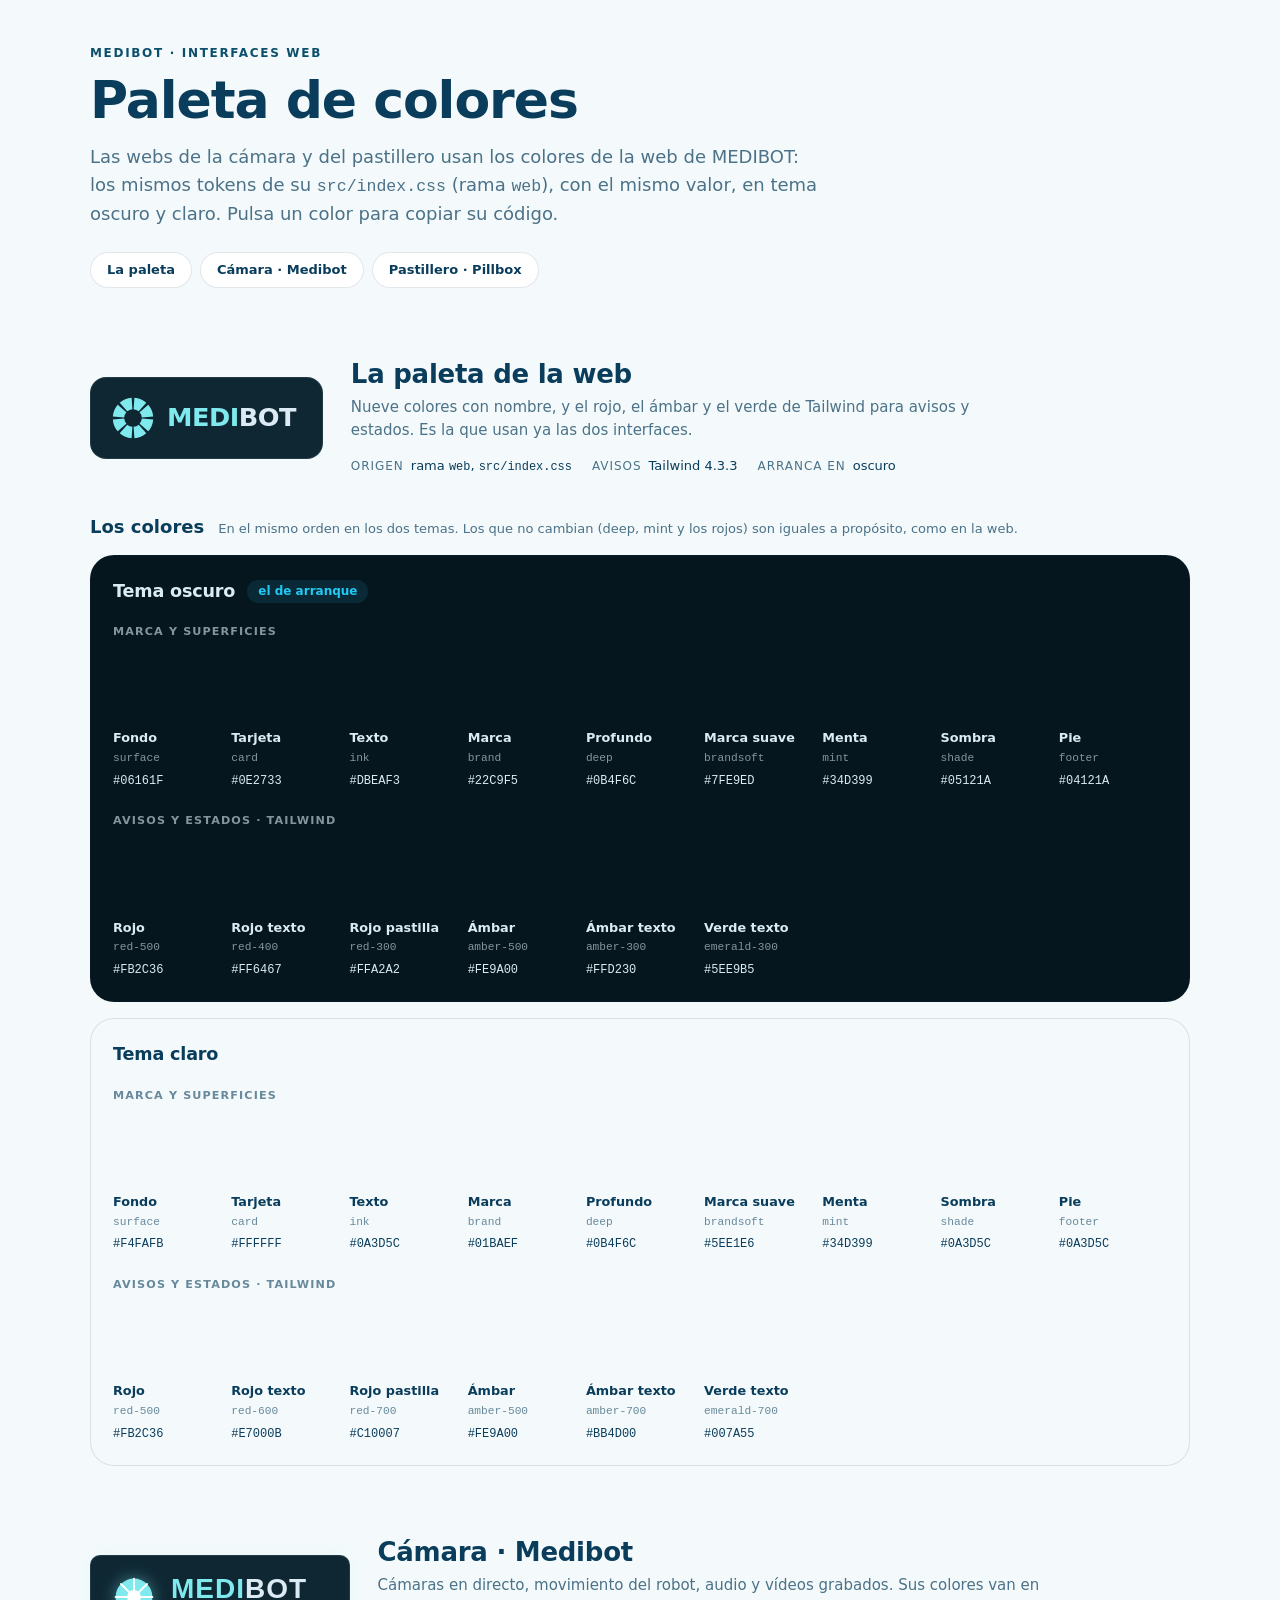
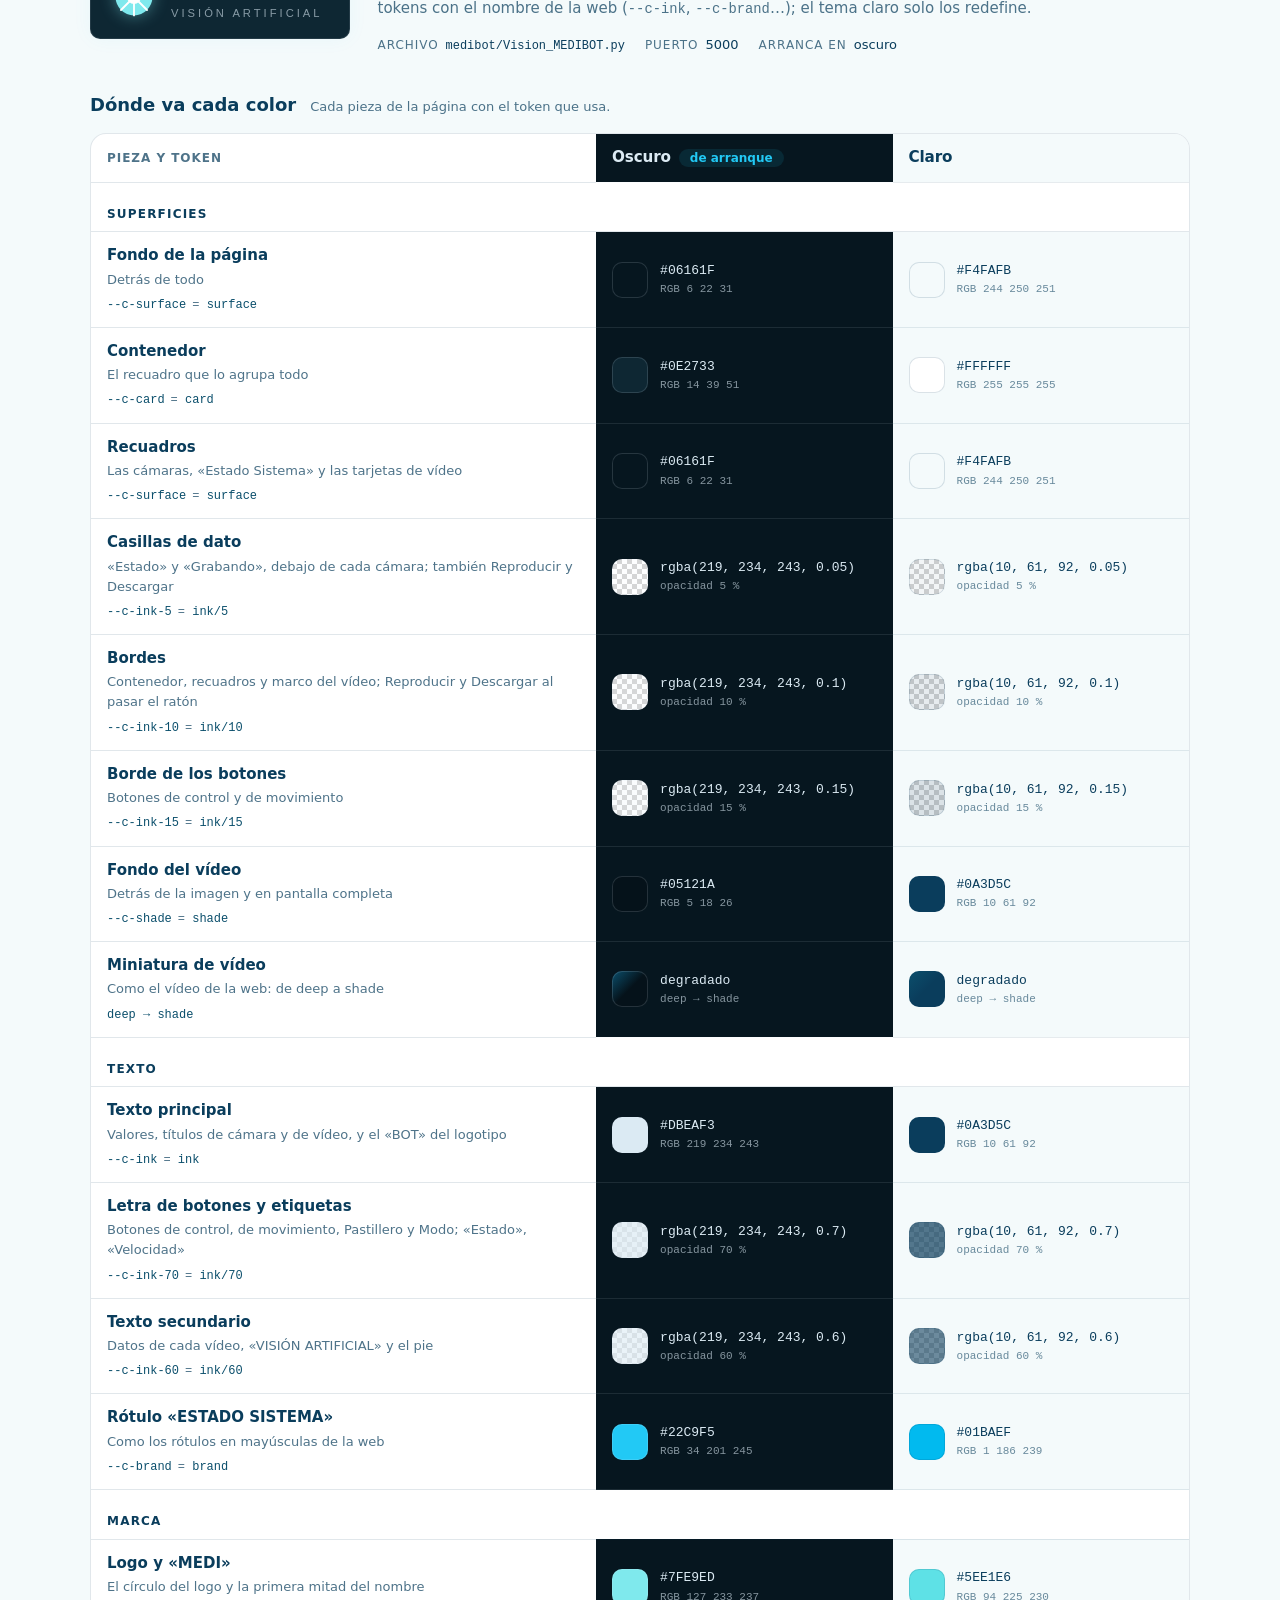
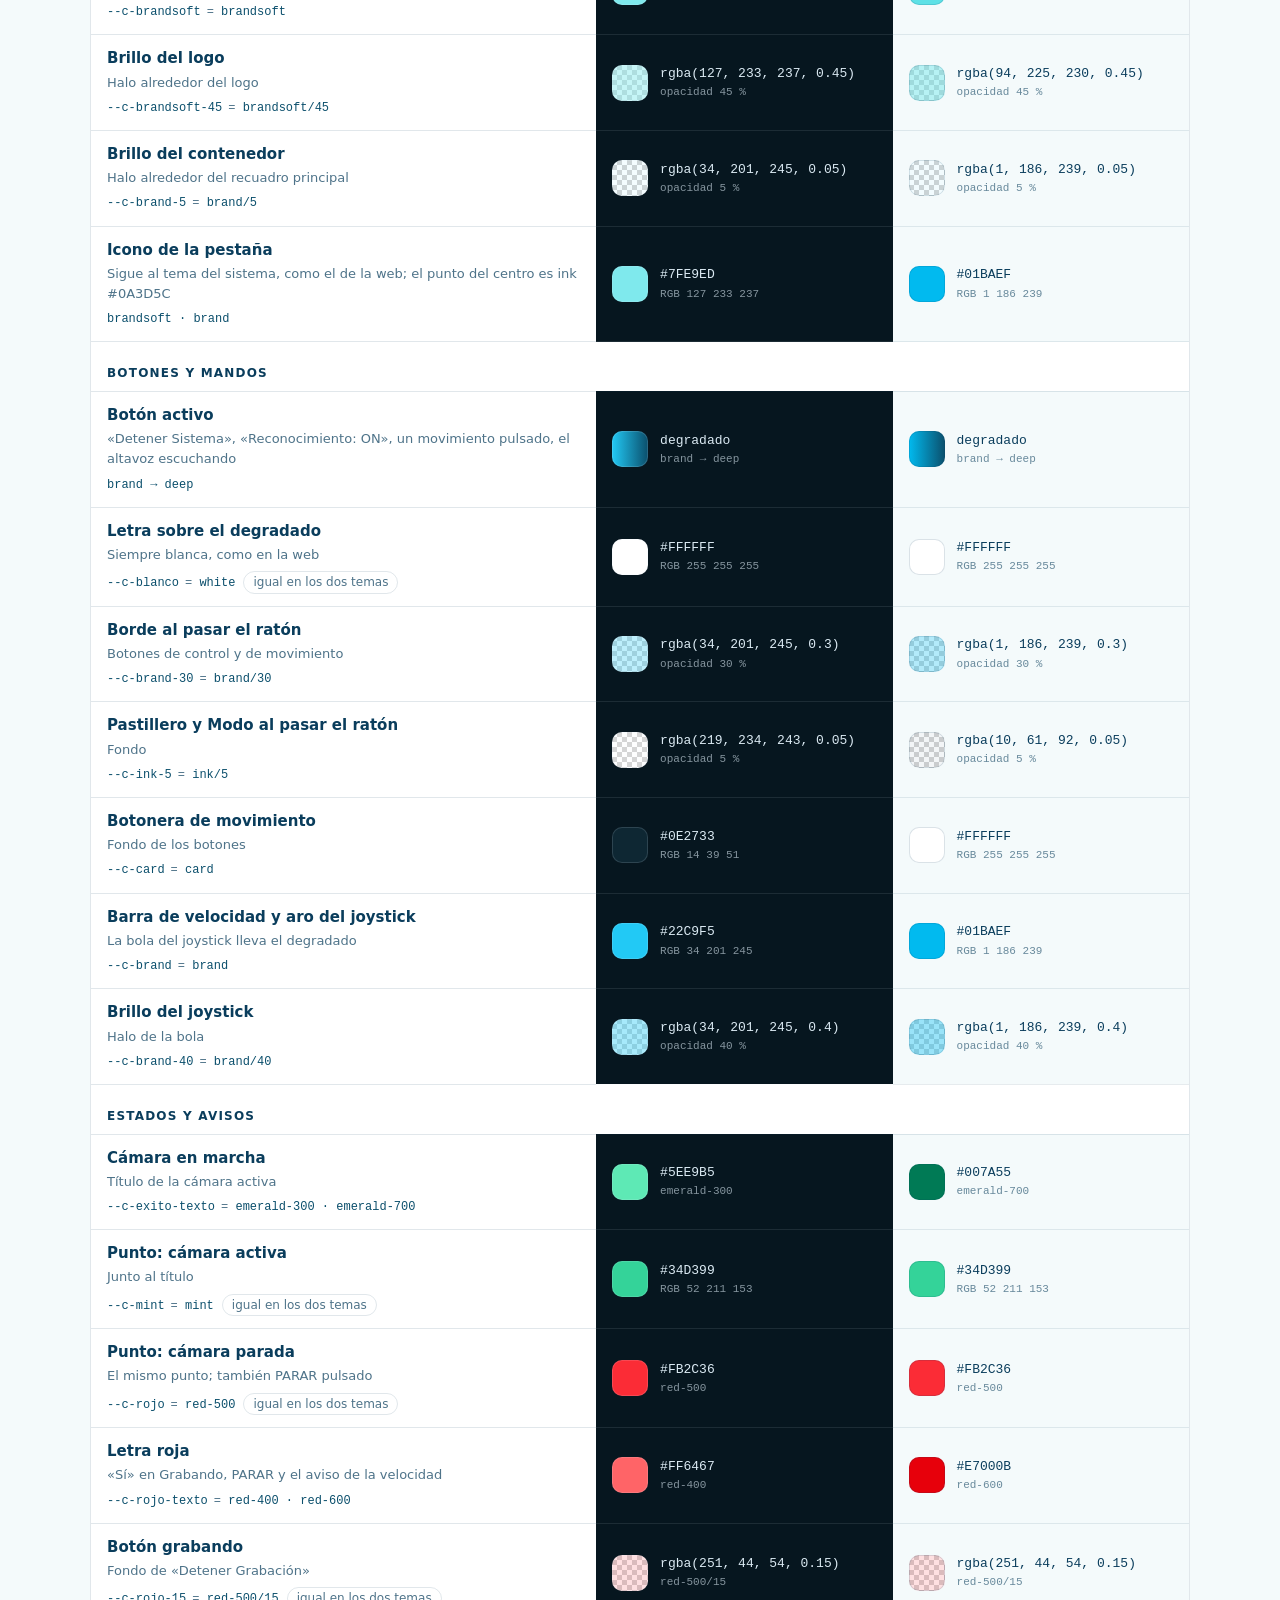
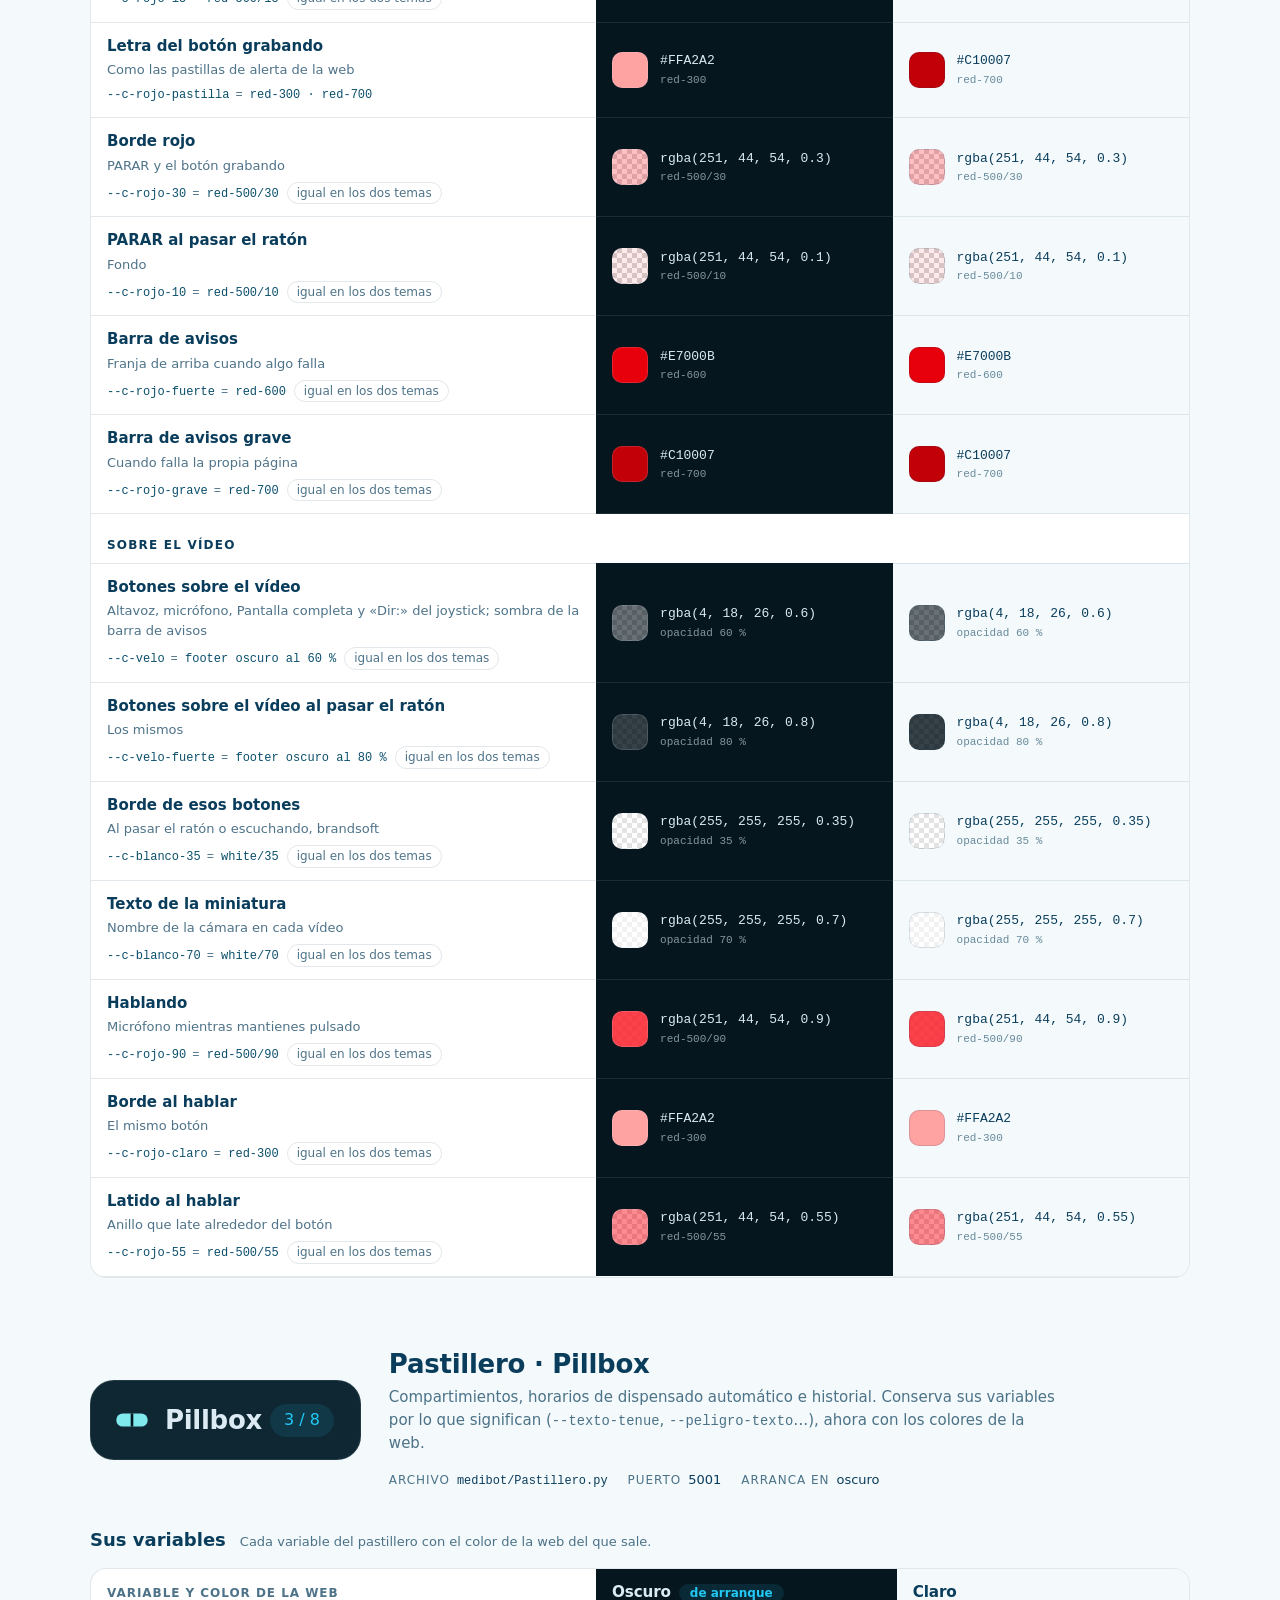
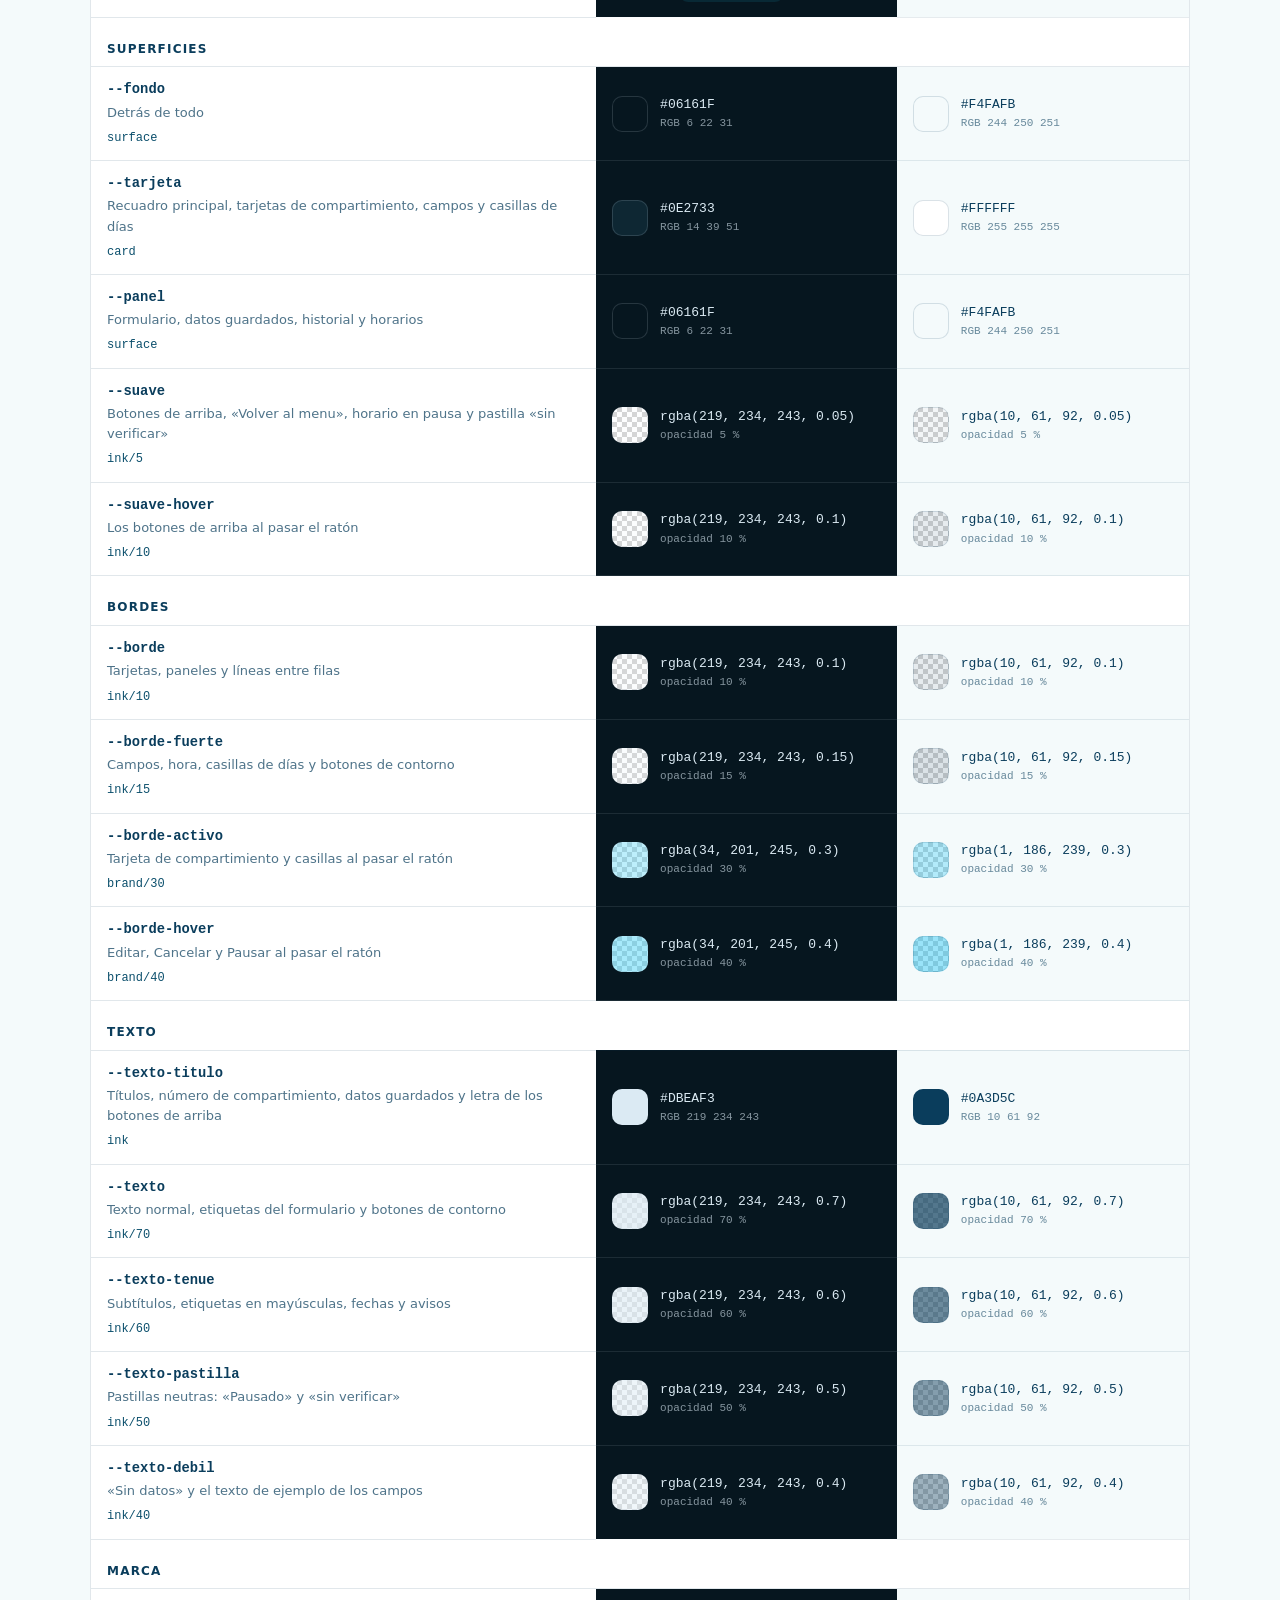
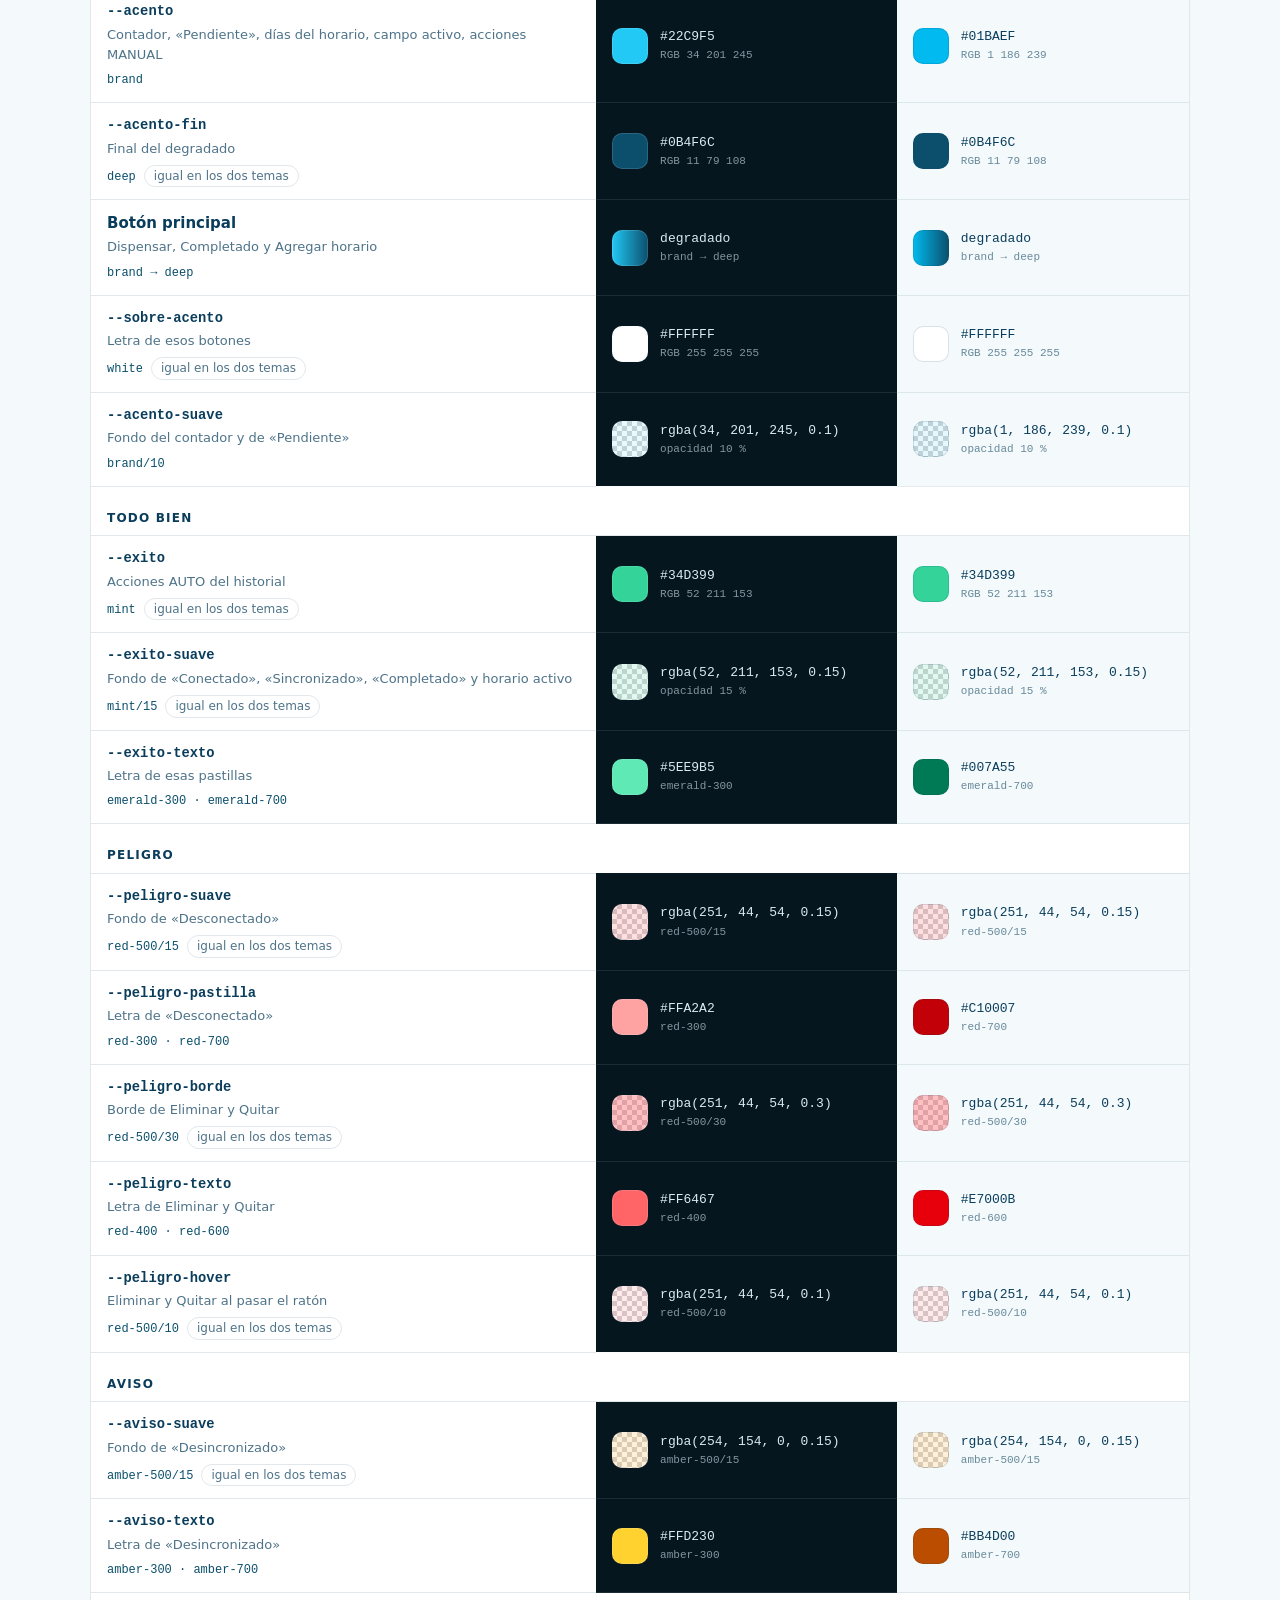
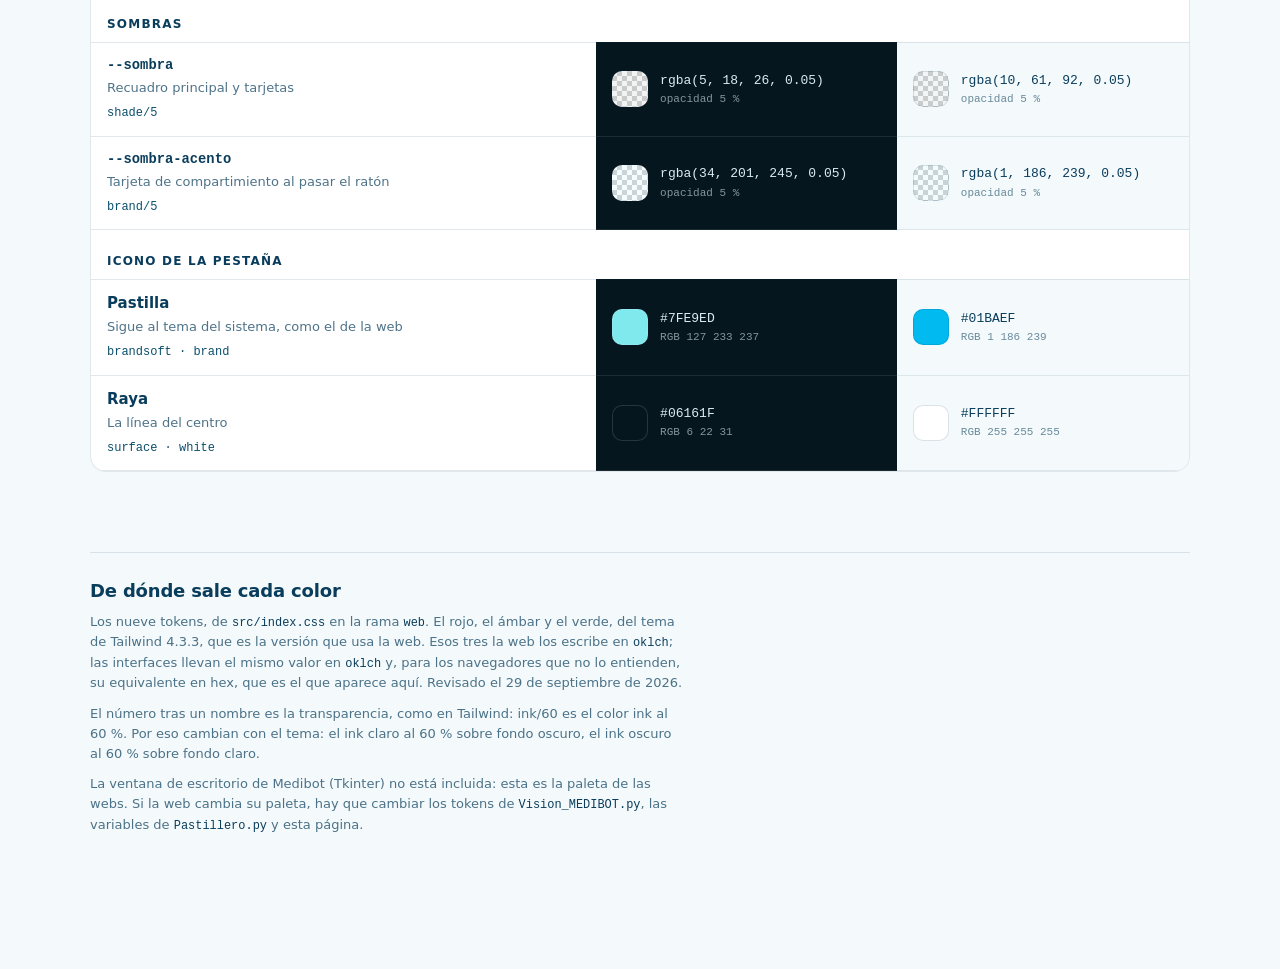
==== commit 6a452433: "Camara y pastillero con los colores de la web de MEDIBOT Las dos interfaces web usan ahora la paleta" ====
--- a/paleta/paleta_colores.html
+++ b/paleta/paleta_colores.html
@@ -4,22 +4,20 @@
 <meta charset="UTF-8">
 <meta name="viewport" content="width=device-width, initial-scale=1.0, viewport-fit=cover">
 <title>Paleta MEDIBOT</title>
-<link rel="preconnect" href="https://fonts.googleapis.com">
-<link rel="preconnect" href="https://fonts.gstatic.com" crossorigin>
-<link rel="stylesheet" href="https://fonts.googleapis.com/css2?family=Chivo:wght@400;600;800&family=Chivo+Mono:wght@400;500&display=swap">
 <style>
-  /* Layout: una columna de 1180 px. Por interfaz: ficha de marca, las dos
-     hojas de la paleta principal (oscuro | claro) y la tabla completa, cuyas
-     columnas Oscuro y Claro llevan el fondo real de cada tema. */
+  /* Layout: una columna de 1180 px. Arriba la paleta de la web de MEDIBOT en
+     dos hojas (oscuro y claro); debajo, una tabla por interfaz con cada pieza,
+     su token y su color en los dos temas, pintada con el fondo real de cada uno.
+     La pagina usa la misma paleta que documenta. */
   :root {
-    --bg: #f1f3f5;
+    --bg: #f4fafb;
     --surface: #ffffff;
-    --ink: #15191d;
-    --muted: #56606a;
-    --line: #d5dadf;
-    --accent: #0a7c78;
-    --sans: "Chivo", "Segoe UI", Arial, sans-serif;
-    --mono: "Chivo Mono", ui-monospace, "SF Mono", Menlo, Consolas, monospace;
+    --ink: #0a3d5c;
+    --muted: rgba(10, 61, 92, 0.72);
+    --line: rgba(10, 61, 92, 0.12);
+    --accent: #0b4f6c;
+    --sans: system-ui, "Segoe UI", Roboto, sans-serif;
+    --mono: ui-monospace, "SF Mono", Menlo, Consolas, monospace;
     --fs-xs: 0.75rem;
     --fs-sm: 0.8125rem;
     --fs-base: 0.9375rem;
@@ -29,55 +27,36 @@
   }
   @media (prefers-color-scheme: dark) {
     :root:not([data-theme="light"]) {
-      --bg: #0e1113;
-      --surface: #15191c;
-      --ink: #e6e9ec;
-      --muted: #99a2aa;
-      --line: #262c31;
-      --accent: #4fd8d2;
+      --bg: #06161f;
+      --surface: #0e2733;
+      --ink: #dbeaf3;
+      --muted: rgba(219, 234, 243, 0.72);
+      --line: rgba(219, 234, 243, 0.12);
+      --accent: #22c9f5;
       color-scheme: dark;
     }
   }
   :root[data-theme="dark"] {
-    --bg: #0e1113;
-    --surface: #15191c;
-    --ink: #e6e9ec;
-    --muted: #99a2aa;
-    --line: #262c31;
-    --accent: #4fd8d2;
+    --bg: #06161f;
+    --surface: #0e2733;
+    --ink: #dbeaf3;
+    --muted: rgba(219, 234, 243, 0.72);
+    --line: rgba(219, 234, 243, 0.12);
+    --accent: #22c9f5;
     color-scheme: dark;
   }
 
-  /* Muestras. Son los colores REALES de cada interfaz y no siguen el tema
-     de quien mira: son el contenido de la pagina. Cada bloque fija a la vez
-     su fondo y su texto, asi que se lee igual en claro y en oscuro. */
-  .look-medibot-dark {
-    --s-page: #000000; --s-text: #ffffff; --s-muted: #888888;
-    --s-line: #333333; --s-edge: #333333; --s-head: #00ffff; --s-head-w: 400;
-    --s-tag-bg: transparent; --s-tag-fg: #888888; --s-tag-pad: 0;
-    --s-font: Arial, "Liberation Sans", Helvetica, sans-serif;
-    --s-radius: 10px; --s-chip-r: 5px;
-  }
-  .look-medibot-light {
-    --s-page: #eef1f5; --s-text: #15202b; --s-muted: #5a6772;
-    --s-line: #d4dae0; --s-edge: #d4dae0; --s-head: #0aa6a0; --s-head-w: 400;
-    --s-tag-bg: transparent; --s-tag-fg: #5a6772; --s-tag-pad: 0;
-    --s-font: Arial, "Liberation Sans", Helvetica, sans-serif;
-    --s-radius: 10px; --s-chip-r: 5px;
-  }
-  .look-pillbox-dark {
-    --s-page: #0f1419; --s-text: #d3dce6; --s-muted: #9aabbd;
-    --s-line: #2a333d; --s-edge: #3a4653; --s-head: #e8eef5; --s-head-w: 600;
-    --s-tag-bg: #232c36; --s-tag-fg: #4a9fe0; --s-tag-pad: 3px 12px;
-    --s-font: "Segoe UI", Roboto, system-ui, sans-serif;
-    --s-radius: 24px; --s-chip-r: 14px;
-  }
-  .look-pillbox-light {
-    --s-page: #f4f7fc; --s-text: #1f3a57; --s-muted: #5a728c;
-    --s-line: #e9edf4; --s-edge: #d6dee9; --s-head: #0b2b4a; --s-head-w: 600;
-    --s-tag-bg: #eef3f9; --s-tag-fg: #1f5a8e; --s-tag-pad: 3px 12px;
-    --s-font: "Segoe UI", Roboto, system-ui, sans-serif;
-    --s-radius: 24px; --s-chip-r: 14px;
+  /* Muestras: los colores REALES de cada tema. No siguen el tema de quien
+     mira, son el contenido. Cada bloque fija a la vez su fondo y su texto. */
+  .look-dark {
+    --s-page: #06161f; --s-text: #dbeaf3; --s-muted: rgba(219, 234, 243, 0.6);
+    --s-line: rgba(219, 234, 243, 0.1); --s-edge: rgba(219, 234, 243, 0.15);
+    --s-tag-bg: rgba(34, 201, 245, 0.1); --s-tag-fg: #22c9f5; --s-focus: #22c9f5;
+  }
+  .look-light {
+    --s-page: #f4fafb; --s-text: #0a3d5c; --s-muted: rgba(10, 61, 92, 0.6);
+    --s-line: rgba(10, 61, 92, 0.1); --s-edge: rgba(10, 61, 92, 0.15);
+    --s-tag-bg: rgba(1, 186, 239, 0.1); --s-tag-fg: #01baef; --s-focus: #0b4f6c;
   }
 
   * { box-sizing: border-box; }
@@ -106,7 +85,7 @@
   .eyebrow {
     margin: 0 0 10px;
     font-size: var(--fs-xs);
-    font-weight: 600;
+    font-weight: 700;
     letter-spacing: 0.14em;
     text-transform: uppercase;
     color: var(--accent);
@@ -119,51 +98,23 @@
     letter-spacing: -0.02em;
     text-wrap: balance;
   }
-  .lead {
-    margin: 16px 0 0;
-    max-width: 62ch;
-    font-size: var(--fs-md);
-    color: var(--muted);
-  }
-  .jump {
-    display: grid;
-    grid-template-columns: repeat(auto-fit, minmax(min(100%, 320px), 1fr));
-    gap: 14px;
-    margin-top: 30px;
-  }
-  .jump-card {
-    display: flex;
-    flex-direction: column;
-    gap: 6px;
-    min-width: 0;
-    padding: 16px 18px 18px;
+  .lead { margin: 16px 0 0; max-width: 64ch; font-size: var(--fs-md); color: var(--muted); }
+  .jump { display: flex; flex-wrap: wrap; gap: 8px; margin-top: 24px; }
+  .jump a {
+    padding: 7px 16px;
+    border: 1px solid var(--line);
+    border-radius: 999px;
     background: var(--surface);
-    border: 1px solid var(--line);
-    border-radius: 14px;
+    font-size: var(--fs-sm);
+    font-weight: 600;
     text-decoration: none;
     transition: border-color 0.15s ease;
   }
-  .jump-card:hover { border-color: var(--accent); }
-  .jump-strip {
-    display: flex;
-    height: 30px;
-    margin-bottom: 8px;
-    border: 1px solid var(--line);
-    border-radius: 7px;
-    overflow: hidden;
-  }
-  .jump-strip i { flex: 1; background: var(--c); }
-  .jump-name { font-size: var(--fs-md); font-weight: 700; }
-  .jump-meta { font-family: var(--mono); font-size: var(--fs-xs); color: var(--muted); overflow-wrap: anywhere; }
-
-  /* ---------- Seccion de cada interfaz ---------- */
-  .iface { margin-top: 76px; scroll-margin-top: 16px; }
-  .iface-head {
-    display: flex;
-    flex-wrap: wrap;
-    align-items: center;
-    gap: 20px 28px;
-  }
+  .jump a:hover { border-color: var(--accent); }
+
+  /* ---------- Secciones ---------- */
+  .iface { margin-top: 72px; scroll-margin-top: 16px; }
+  .iface-head { display: flex; flex-wrap: wrap; align-items: center; gap: 20px 28px; }
   .iface-head .meta { flex: 1 1 320px; min-width: 0; }
   h2 {
     margin: 0;
@@ -173,110 +124,79 @@
     letter-spacing: -0.01em;
     text-wrap: balance;
   }
-  .iface-head .meta > p { margin: 6px 0 0; color: var(--muted); }
+  .iface-head .meta > p { margin: 6px 0 0; color: var(--muted); max-width: 70ch; }
   .facts { display: flex; flex-wrap: wrap; gap: 6px 20px; margin: 14px 0 0; }
   .facts div { display: flex; align-items: baseline; gap: 7px; min-width: 0; }
-  .facts dt {
-    font-size: var(--fs-xs);
-    letter-spacing: 0.08em;
-    text-transform: uppercase;
-    color: var(--muted);
-  }
+  .facts dt { font-size: var(--fs-xs); letter-spacing: 0.08em; text-transform: uppercase; color: var(--muted); }
   .facts dd { margin: 0; font-size: var(--fs-sm); overflow-wrap: anywhere; }
 
-  /* Fichas de marca: copia de la cabecera de cada web, en su tema de arranque */
-  .brand-tile { display: flex; align-items: center; flex: none; max-width: 100%; }
+  /* Fichas de marca: en el tema oscuro, el de arranque */
+  .brand-tile {
+    display: flex;
+    align-items: center;
+    flex: none;
+    max-width: 100%;
+    gap: 12px;
+    padding: 18px 26px 18px 20px;
+    background: #0e2733;
+    border: 1px solid rgba(219, 234, 243, 0.1);
+    border-radius: 16px;
+  }
+  .bt-web { font-family: system-ui, "Segoe UI", Roboto, sans-serif; }
+  .bt-web svg path { fill: #7fe9ed; }
+  .bt-web-word { font-size: 1.6rem; font-weight: 800; letter-spacing: -0.02em; line-height: 1; }
+  .bt-soft { color: #7fe9ed; }
+  .bt-ink { color: #dbeaf3; }
   .bt-medibot {
     gap: 14px;
-    padding: 18px 24px 18px 20px;
-    background: #111111;
-    border: 1px solid #333333;
     border-radius: 10px;
-    box-shadow: 0 0 20px rgba(0, 255, 255, 0.1);
+    box-shadow: 0 0 20px rgba(34, 201, 245, 0.05);
     font-family: Arial, "Liberation Sans", Helvetica, sans-serif;
   }
-  .bt-medibot svg { flex: none; filter: drop-shadow(0 0 8px rgba(79, 216, 210, 0.45)); }
+  .bt-medibot svg { flex: none; filter: drop-shadow(0 0 8px rgba(127, 233, 237, 0.45)); }
   .bt-word { font-size: 1.75rem; font-weight: 800; letter-spacing: 1px; line-height: 1; }
-  .bt-medi { color: #4fd8d2; }
-  .bt-bot { color: #ffffff; }
-  .bt-tag {
-    display: block;
-    margin-top: 5px;
-    font-size: 0.4em;
-    font-weight: 400;
-    letter-spacing: 3px;
-    color: #888888;
-  }
-  .bt-pillbox {
-    gap: 12px;
-    padding: 18px 26px 18px 20px;
-    background: #171d24;
-    border: 1px solid #2a333d;
-    border-radius: 24px;
-    font-family: "Segoe UI", Roboto, system-ui, sans-serif;
-  }
-  .bt-pillbox svg { flex: none; }
-  .bt-pill-h {
-    display: flex;
-    align-items: center;
-    gap: 8px;
-    font-size: 26px;
-    font-weight: 600;
-    letter-spacing: -0.3px;
-    color: #e8eef5;
-  }
-  .bt-pill-n {
-    padding: 4px 14px;
-    background: #232c36;
-    border-radius: 40px;
-    font-size: 16px;
-    font-weight: 500;
-    color: #4a9fe0;
-    letter-spacing: 0;
-  }
-
-  .block-h {
-    display: flex;
-    flex-wrap: wrap;
-    align-items: baseline;
-    gap: 4px 14px;
-    margin: 36px 0 14px;
-  }
+  .bt-tag { display: block; margin-top: 5px; font-size: 0.4em; font-weight: 400; letter-spacing: 3px; color: rgba(219, 234, 243, 0.6); }
+  .bt-pillbox { border-radius: 24px; font-family: "Segoe UI", Roboto, system-ui, sans-serif; }
+  .bt-pill-h { display: flex; align-items: center; gap: 8px; font-size: 26px; font-weight: 600; letter-spacing: -0.3px; color: #dbeaf3; }
+  .bt-pill-n { padding: 4px 14px; background: rgba(34, 201, 245, 0.1); border-radius: 40px; font-size: 16px; font-weight: 500; color: #22c9f5; letter-spacing: 0; }
+
+  .block-h { display: flex; flex-wrap: wrap; align-items: baseline; gap: 4px 14px; margin: 36px 0 14px; }
   .block-h h3 { margin: 0; font-size: var(--fs-md); font-weight: 700; }
   .block-h p { margin: 0; font-size: var(--fs-sm); color: var(--muted); }
 
-  /* ---------- Hojas de la paleta principal ---------- */
-  .sheets { display: grid; grid-template-columns: minmax(0, 1fr); gap: 16px; }
-  @media (min-width: 1100px) {
-    .sheets { grid-template-columns: repeat(2, minmax(0, 1fr)); }
-  }
+  /* ---------- Hojas de la paleta ---------- */
+  .sheets { display: grid; gap: 16px; }
   .sheet {
     min-width: 0;
-    padding: 20px;
+    padding: 22px;
     background: var(--s-page);
     color: var(--s-text);
-    font-family: var(--s-font);
+    font-family: var(--sans);
     border: 1px solid var(--line);
-    border-radius: var(--s-radius);
-  }
-  .sheet-head { display: flex; flex-wrap: wrap; align-items: center; gap: 6px 12px; margin-bottom: 16px; }
-  .sheet-title { font-size: 1.05rem; font-weight: var(--s-head-w); color: var(--s-head); }
+    border-radius: 24px;
+  }
+  .sheet-head { display: flex; flex-wrap: wrap; align-items: center; gap: 6px 12px; margin-bottom: 18px; }
+  .sheet-title { font-size: 1.1rem; font-weight: 800; letter-spacing: -0.01em; color: var(--s-text); }
   .sheet-tag {
-    padding: var(--s-tag-pad);
+    padding: 2px 11px;
     background: var(--s-tag-bg);
-    border-radius: 40px;
-    font-size: 0.78rem;
-    font-weight: 500;
+    border-radius: 999px;
+    font-size: 0.75rem;
+    font-weight: 600;
     color: var(--s-tag-fg);
   }
-  .chips {
-    display: grid;
-    grid-template-columns: repeat(var(--cols-phone), minmax(0, 1fr));
-    gap: 16px 10px;
-  }
-  @media (min-width: 600px) {
-    .chips { grid-template-columns: repeat(var(--cols-wide), minmax(0, 1fr)); }
-  }
+  .grupo + .grupo { margin-top: 22px; }
+  .grupo-t {
+    margin: 0 0 10px;
+    font-size: 0.7rem;
+    font-weight: 700;
+    letter-spacing: 0.1em;
+    text-transform: uppercase;
+    color: var(--s-muted);
+  }
+  .chips { display: grid; grid-template-columns: repeat(3, minmax(0, 1fr)); gap: 16px 10px; }
+  @media (min-width: 600px) { .chips { grid-template-columns: repeat(6, minmax(0, 1fr)); } }
+  @media (min-width: 1000px) { .chips { grid-template-columns: repeat(9, minmax(0, 1fr)); } }
   .chip, .sw {
     margin: 0;
     padding: 0;
@@ -287,62 +207,48 @@
     text-align: left;
     cursor: pointer;
   }
-  .chip { display: flex; flex-direction: column; gap: 5px; min-width: 0; }
+  .chip { display: flex; flex-direction: column; gap: 4px; min-width: 0; }
   .chip-color {
     display: block;
     height: 64px;
-    margin-bottom: 3px;
+    margin-bottom: 4px;
     background: var(--c);
-    border-radius: var(--s-chip-r);
+    border-radius: 12px;
     box-shadow: inset 0 0 0 1px var(--s-edge);
     transition: transform 0.15s ease;
   }
-  @media (min-width: 600px) { .chip-color { height: 76px; } }
+  @media (min-width: 600px) { .chip-color { height: 72px; } }
   .chip:hover .chip-color { transform: translateY(-2px); }
-  .chip-name { font-size: 0.8rem; font-weight: 600; line-height: 1.25; color: var(--s-text); overflow-wrap: anywhere; }
-  /* margin-top:auto: los codigos quedan alineados en cada fila aunque un
-     nombre ocupe dos lineas */
-  .chip-code { margin-top: auto; font-family: var(--mono); font-size: 0.75rem; color: var(--s-muted); }
-  .chip:focus-visible, .sw:focus-visible {
-    outline: 2px solid var(--s-head);
-    outline-offset: 4px;
-    border-radius: 6px;
-  }
-  /* Colores con transparencia: sobre un damero, como en cualquier editor */
+  .chip-name { font-size: 0.8rem; font-weight: 700; line-height: 1.25; color: var(--s-text); overflow-wrap: anywhere; }
+  .chip-tok { font-family: var(--mono); font-size: 0.7rem; color: var(--s-muted); }
+  /* margin-top:auto: los codigos quedan alineados aunque un nombre ocupe dos lineas */
+  .chip-code { margin-top: auto; font-family: var(--mono); font-size: 0.75rem; color: var(--s-text); }
+  .chip:focus-visible, .sw:focus-visible { outline: 2px solid var(--s-focus); outline-offset: 4px; border-radius: 8px; }
+  /* Transparencias: sobre un damero, como en cualquier editor */
   .chip-color.alfa, .sw-color.alfa {
     background:
       linear-gradient(var(--c), var(--c)),
       repeating-conic-gradient(#d4d4d4 0% 25%, #ffffff 0% 50%) 0 0 / 10px 10px;
   }
   @media (prefers-reduced-motion: reduce) {
-    .chip-color, .jump-card { transition: none; }
+    .chip-color, .jump a { transition: none; }
     .chip:hover .chip-color { transform: none; }
   }
 
-  /* ---------- Tabla completa ---------- */
-  .table-wrap {
-    overflow-x: auto;
-    background: var(--surface);
-    border: 1px solid var(--line);
-    border-radius: 14px;
-  }
+  /* ---------- Tablas ---------- */
+  .table-wrap { overflow-x: auto; background: var(--surface); border: 1px solid var(--line); border-radius: 16px; }
   .st { width: 100%; border-collapse: collapse; }
   .st th, .st td { padding: 12px 16px; text-align: left; vertical-align: middle; }
   .st thead th.lab {
     width: 46%;
     font-size: var(--fs-xs);
-    font-weight: 600;
+    font-weight: 700;
     letter-spacing: 0.08em;
     text-transform: uppercase;
     color: var(--muted);
     border-bottom: 1px solid var(--line);
   }
-  .st .sc {
-    background: var(--s-page);
-    color: var(--s-text);
-    font-family: var(--s-font);
-    border-bottom: 1px solid var(--s-line);
-  }
+  .st .sc { background: var(--s-page); color: var(--s-text); border-bottom: 1px solid var(--s-line); }
   .st thead .sc { white-space: nowrap; }
   .st thead .sc .sheet-title { font-size: 0.95rem; margin-right: 8px; }
   .st tr.grp th {
@@ -351,20 +257,17 @@
     font-weight: 700;
     letter-spacing: 0.1em;
     text-transform: uppercase;
-    color: var(--ink);
     border-bottom: 1px solid var(--line);
   }
-  .st tbody th[scope="row"] {
-    font-weight: 400;
-    vertical-align: top;
-    border-bottom: 1px solid var(--line);
-  }
-  .tk { display: block; margin-bottom: 2px; font-size: var(--fs-sm); color: var(--accent); }
-  .nm { display: block; font-weight: 600; }
-  .use { display: block; max-width: 60ch; margin-top: 2px; font-size: var(--fs-sm); color: var(--muted); }
+  .st tbody th[scope="row"] { font-weight: 400; vertical-align: top; border-bottom: 1px solid var(--line); }
+  .nm { display: block; font-weight: 700; }
+  .use { display: block; max-width: 62ch; margin-top: 2px; font-size: var(--fs-sm); color: var(--muted); }
+  .tk { display: inline-block; margin-top: 6px; font-family: var(--mono); font-size: var(--fs-xs); color: var(--accent); }
+  .tk + .tk::before { content: "= "; color: var(--muted); }
+  .tk + .tk { margin-left: 6px; }
   .same {
     display: inline-block;
-    margin-top: 7px;
+    margin: 6px 0 0 8px;
     padding: 1px 9px;
     border: 1px solid var(--line);
     border-radius: 999px;
@@ -372,20 +275,13 @@
     color: var(--muted);
   }
   .sw { display: flex; align-items: center; gap: 12px; min-width: 0; }
-  .sw-color {
-    flex: none;
-    width: 36px;
-    height: 36px;
-    background: var(--c);
-    border-radius: 7px;
-    box-shadow: inset 0 0 0 1px var(--s-edge);
-  }
+  .sw-color { flex: none; width: 36px; height: 36px; background: var(--c); border-radius: 10px; box-shadow: inset 0 0 0 1px var(--s-edge); }
   .sw-text { display: flex; flex-direction: column; min-width: 0; }
   .sw-code { font-family: var(--mono); font-size: 0.8125rem; color: var(--s-text); overflow-wrap: anywhere; }
   .sw-sub { font-family: var(--mono); font-size: 0.6875rem; color: var(--s-muted); }
   .sw:hover .sw-code { text-decoration: underline; text-underline-offset: 3px; }
 
-  /* Movil: nombre arriba, y debajo las dos muestras lado a lado */
+  /* Movil: nombre arriba y debajo las dos muestras lado a lado */
   @media (max-width: 639px) {
     .st, .st thead, .st tbody { display: block; }
     .st tr { display: grid; grid-template-columns: minmax(0, 1fr) minmax(0, 1fr); }
@@ -397,10 +293,9 @@
     .sw-color { width: 30px; height: 30px; }
   }
 
-  /* ---------- Notas finales ---------- */
   .notes { margin-top: 80px; padding-top: 28px; border-top: 1px solid var(--line); }
   .notes h2 { font-size: var(--fs-md); }
-  .notes p { max-width: 70ch; margin: 10px 0 0; color: var(--muted); font-size: var(--fs-sm); }
+  .notes p { max-width: 72ch; margin: 10px 0 0; color: var(--muted); font-size: var(--fs-sm); }
   .notes code { color: var(--ink); overflow-wrap: anywhere; }
 
   .toast {
@@ -412,10 +307,10 @@
     padding: 10px 16px;
     background: var(--ink);
     color: var(--bg);
-    border-radius: 10px;
+    border-radius: 12px;
     font-family: var(--mono);
     font-size: var(--fs-sm);
-    box-shadow: 0 8px 28px rgba(0, 0, 0, 0.28);
+    box-shadow: 0 8px 28px rgba(5, 18, 26, 0.3);
     z-index: 10;
   }
 </style>
@@ -425,97 +320,108 @@
   <header>
     <p class="eyebrow">MEDIBOT · interfaces web</p>
     <h1>Paleta de colores</h1>
-    <p class="lead">Los colores exactos de las dos webs de MEDIBOT, copiados de su CSS: la de la cámara y la del pastillero. Las dos arrancan en tema oscuro y tienen también tema claro. Pulsa un color para copiar su código.</p>
-    <nav class="jump" aria-label="Interfaces">
-      <a class="jump-card" href="#camara">
-        <span class="jump-strip" data-tira="medibot" aria-hidden="true"></span>
-        <span class="jump-name">Cámara · Medibot</span>
-        <span class="jump-meta">Vision_MEDIBOT.py · puerto 5000</span>
-      </a>
-      <a class="jump-card" href="#pastillero">
-        <span class="jump-strip" data-tira="pillbox" aria-hidden="true"></span>
-        <span class="jump-name">Pastillero · Pillbox</span>
-        <span class="jump-meta">Pastillero.py · puerto 5001</span>
-      </a>
+    <p class="lead">Las webs de la cámara y del pastillero usan los colores de la web de MEDIBOT: los mismos tokens de su <code>src/index.css</code> (rama <code>web</code>), con el mismo valor, en tema oscuro y claro. Pulsa un color para copiar su código.</p>
+    <nav class="jump" aria-label="Secciones">
+      <a href="#paleta">La paleta</a>
+      <a href="#camara">Cámara · Medibot</a>
+      <a href="#pastillero">Pastillero · Pillbox</a>
     </nav>
   </header>
 
-  <section class="iface" id="camara" aria-labelledby="h-camara">
-    <div class="export" id="export-medibot">
+  <section class="iface" id="paleta" aria-labelledby="h-paleta">
+    <div class="export" id="export-paleta">
       <div class="iface-head">
-        <div class="brand-tile bt-medibot" aria-hidden="true">
-          <svg viewBox="0 0 100 100" width="46" height="46">
-            <circle cx="50" cy="50" r="40" fill="#4FD8D2"/>
-            <g stroke="#ffffff" stroke-width="4" stroke-linecap="round">
-              <line x1="50" y1="10" x2="50" y2="90"/>
-              <line x1="10" y1="50" x2="90" y2="50"/>
-              <line x1="21.7" y1="21.7" x2="78.3" y2="78.3"/>
-              <line x1="78.3" y1="21.7" x2="21.7" y2="78.3"/>
-            </g>
-            <circle cx="50" cy="50" r="15" fill="#ffffff"/>
+        <div class="brand-tile bt-web" aria-hidden="true">
+          <svg viewBox="0 0 100 100" width="44" height="44">
+            <path d="M 53.209 4.112 A 46 46 0 0 1 80.179 15.283 L 63.121 34.906 A 20 20 0 0 0 51.395 30.049 Z"/>
+            <path d="M 84.717 19.821 A 46 46 0 0 1 95.888 46.791 L 69.951 48.605 A 20 20 0 0 0 65.094 36.879 Z"/>
+            <path d="M 95.888 53.209 A 46 46 0 0 1 84.717 80.179 L 65.094 63.121 A 20 20 0 0 0 69.951 51.395 Z"/>
+            <path d="M 80.179 84.717 A 46 46 0 0 1 53.209 95.888 L 51.395 69.951 A 20 20 0 0 0 63.121 65.094 Z"/>
+            <path d="M 46.791 95.888 A 46 46 0 0 1 19.821 84.717 L 36.879 65.094 A 20 20 0 0 0 48.605 69.951 Z"/>
+            <path d="M 15.283 80.179 A 46 46 0 0 1 4.112 53.209 L 30.049 51.395 A 20 20 0 0 0 34.906 63.121 Z"/>
+            <path d="M 4.112 46.791 A 46 46 0 0 1 15.283 19.821 L 34.906 36.879 A 20 20 0 0 0 30.049 48.605 Z"/>
+            <path d="M 19.821 15.283 A 46 46 0 0 1 46.791 4.112 L 48.605 30.049 A 20 20 0 0 0 36.879 34.906 Z"/>
           </svg>
-          <span class="bt-word"><span class="bt-medi">MEDI</span><span class="bt-bot">BOT</span><span class="bt-tag">VISIÓN ARTIFICIAL</span></span>
+          <span class="bt-web-word"><span class="bt-soft">MEDI</span><span class="bt-ink">BOT</span></span>
         </div>
         <div class="meta">
-          <h2 id="h-camara">Cámara · Medibot</h2>
-          <p>Cámaras en directo, movimiento del robot, audio y vídeos grabados.</p>
+          <h2 id="h-paleta">La paleta de la web</h2>
+          <p>Nueve colores con nombre, y el rojo, el ámbar y el verde de Tailwind para avisos y estados. Es la que usan ya las dos interfaces.</p>
           <dl class="facts">
-            <div><dt>Archivo</dt><dd><code>medibot/Vision_MEDIBOT.py</code></dd></div>
-            <div><dt>Puerto</dt><dd>5000</dd></div>
-            <div><dt>Letra</dt><dd>Arial</dd></div>
+            <div><dt>Origen</dt><dd>rama <code>web</code>, <code>src/index.css</code></dd></div>
+            <div><dt>Avisos</dt><dd>Tailwind 4.3.3</dd></div>
             <div><dt>Arranca en</dt><dd>oscuro</dd></div>
           </dl>
         </div>
       </div>
       <div class="block-h">
-        <h3>Paleta principal</h3>
-        <p>Los diez colores que más se ven, en el mismo orden en los dos temas.</p>
+        <h3>Los colores</h3>
+        <p>En el mismo orden en los dos temas. Los que no cambian (deep, mint y los rojos) son iguales a propósito, como en la web.</p>
       </div>
-      <div class="sheets" id="principal-medibot" style="--cols-wide: 5; --cols-phone: 2"></div>
+      <div class="sheets" id="hojas"></div>
+    </div>
+  </section>
+
+  <section class="iface" id="camara" aria-labelledby="h-camara">
+    <div class="iface-head">
+      <div class="brand-tile bt-medibot" aria-hidden="true">
+        <svg viewBox="0 0 100 100" width="46" height="46">
+          <circle cx="50" cy="50" r="40" fill="#7fe9ed"/>
+          <g stroke="#ffffff" stroke-width="4" stroke-linecap="round">
+            <line x1="50" y1="10" x2="50" y2="90"/>
+            <line x1="10" y1="50" x2="90" y2="50"/>
+            <line x1="21.7" y1="21.7" x2="78.3" y2="78.3"/>
+            <line x1="78.3" y1="21.7" x2="21.7" y2="78.3"/>
+          </g>
+          <circle cx="50" cy="50" r="15" fill="#ffffff"/>
+        </svg>
+        <span class="bt-word"><span class="bt-soft">MEDI</span><span class="bt-ink">BOT</span><span class="bt-tag">VISIÓN ARTIFICIAL</span></span>
+      </div>
+      <div class="meta">
+        <h2 id="h-camara">Cámara · Medibot</h2>
+        <p>Cámaras en directo, movimiento del robot, audio y vídeos grabados. Sus colores van en tokens con el nombre de la web (<code>--c-ink</code>, <code>--c-brand</code>…); el tema claro solo los redefine.</p>
+        <dl class="facts">
+          <div><dt>Archivo</dt><dd><code>medibot/Vision_MEDIBOT.py</code></dd></div>
+          <div><dt>Puerto</dt><dd>5000</dd></div>
+          <div><dt>Arranca en</dt><dd>oscuro</dd></div>
+        </dl>
+      </div>
     </div>
     <div class="block-h">
-      <h3>Todos los colores</h3>
-      <p>Cada color con el sitio de la página donde aparece.</p>
+      <h3>Dónde va cada color</h3>
+      <p>Cada pieza de la página con el token que usa.</p>
     </div>
-    <div class="table-wrap" id="tabla-medibot"></div>
+    <div class="table-wrap" id="tabla-camara"></div>
   </section>
 
   <section class="iface" id="pastillero" aria-labelledby="h-pastillero">
-    <div class="export" id="export-pillbox">
-      <div class="iface-head">
-        <div class="brand-tile bt-pillbox" aria-hidden="true">
-          <svg viewBox="0 0 32 32" width="42" height="42"><rect x="4" y="11" width="24" height="10" rx="5" fill="#1f5a8e"/><path d="M16 11v10" stroke="#fff" stroke-width="2"/></svg>
-          <span class="bt-pill-h">Pillbox <span class="bt-pill-n">8 / 8</span></span>
-        </div>
-        <div class="meta">
-          <h2 id="h-pastillero">Pastillero · Pillbox</h2>
-          <p>Compartimientos, horarios de dispensado automático e historial.</p>
-          <dl class="facts">
-            <div><dt>Archivo</dt><dd><code>medibot/Pastillero.py</code></dd></div>
-            <div><dt>Puerto</dt><dd>5001</dd></div>
-            <div><dt>Letra</dt><dd>Segoe UI, Roboto o la del sistema</dd></div>
-            <div><dt>Arranca en</dt><dd>oscuro</dd></div>
-          </dl>
-        </div>
+    <div class="iface-head">
+      <div class="brand-tile bt-pillbox" aria-hidden="true">
+        <svg viewBox="0 0 32 32" width="42" height="42"><rect x="4" y="11" width="24" height="10" rx="5" fill="#7fe9ed"/><path d="M16 11v10" stroke="#06161f" stroke-width="2"/></svg>
+        <span class="bt-pill-h">Pillbox <span class="bt-pill-n">3 / 8</span></span>
       </div>
-      <div class="block-h">
-        <h3>Paleta principal</h3>
-        <p>Doce de sus colores, en el mismo orden en los dos temas.</p>
+      <div class="meta">
+        <h2 id="h-pastillero">Pastillero · Pillbox</h2>
+        <p>Compartimientos, horarios de dispensado automático e historial. Conserva sus variables por lo que significan (<code>--texto-tenue</code>, <code>--peligro-texto</code>…), ahora con los colores de la web.</p>
+        <dl class="facts">
+          <div><dt>Archivo</dt><dd><code>medibot/Pastillero.py</code></dd></div>
+          <div><dt>Puerto</dt><dd>5001</dd></div>
+          <div><dt>Arranca en</dt><dd>oscuro</dd></div>
+        </dl>
       </div>
-      <div class="sheets" id="principal-pillbox" style="--cols-wide: 6; --cols-phone: 3"></div>
     </div>
     <div class="block-h">
-      <h3>Todas las variables</h3>
-      <p>Las 29 variables de color del CSS, con su nombre en el código, más el anillo de foco y el icono.</p>
+      <h3>Sus variables</h3>
+      <p>Cada variable del pastillero con el color de la web del que sale.</p>
     </div>
-    <div class="table-wrap" id="tabla-pillbox"></div>
+    <div class="table-wrap" id="tabla-pastillero"></div>
   </section>
 
   <footer class="notes">
     <h2>De dónde sale cada color</h2>
-    <p>Del CSS que sirven las dos webs: <code>HTML_TEMPLATE</code> en <code>medibot/Vision_MEDIBOT.py</code> y <code>HTML_PAGE</code> en <code>medibot/Pastillero.py</code>. Revisado el 29 de septiembre de 2026.</p>
-    <p>No están los colores que el CSS de la cámara guarda para piezas que la página ya no tiene (título grande, subtítulo, pestañas, rejilla de posición, cruceta de movimiento y estadísticas bajo el vídeo): <code>#9AA4AD</code>, <code>#FFB020</code> y el brillo <code>rgba(0, 255, 255, 0.5)</code>. No se ven en ningún sitio. Tampoco entra la ventana de escritorio de Medibot (Tkinter): esta es la paleta de la web.</p>
-    <p>Si cambia el CSS de alguna de las dos webs, esta paleta hay que actualizarla a mano.</p>
+    <p>Los nueve tokens, de <code>src/index.css</code> en la rama <code>web</code>. El rojo, el ámbar y el verde, del tema de Tailwind 4.3.3, que es la versión que usa la web. Esos tres la web los escribe en <code>oklch</code>; las interfaces llevan el mismo valor en <code>oklch</code> y, para los navegadores que no lo entienden, su equivalente en hex, que es el que aparece aquí. Revisado el 29 de septiembre de 2026.</p>
+    <p>El número tras un nombre es la transparencia, como en Tailwind: ink/60 es el color ink al 60 %. Por eso cambian con el tema: el ink claro al 60 % sobre fondo oscuro, el ink oscuro al 60 % sobre fondo claro.</p>
+    <p>La ventana de escritorio de Medibot (Tkinter) no está incluida: esta es la paleta de las webs. Si la web cambia su paleta, hay que cambiar los tokens de <code>Vision_MEDIBOT.py</code>, las variables de <code>Pastillero.py</code> y esta página.</p>
   </footer>
 </div>
 
@@ -525,249 +431,285 @@
 (function () {
   'use strict';
 
-  /* n = nombre, u = donde se ve, d = tema oscuro, l = tema claro
-     (sin l: igual en los dos temas), t = variable CSS del pastillero. */
-  var PALETAS = {
-    medibot: {
-      cabecera: 'Color y dónde se ve',
-      principal: [
-        ['Fondo', '#000000', '#EEF1F5'],
-        ['Contenedor', '#111111', '#FFFFFF'],
-        ['Tarjetas', '#222222', '#F4F7FA'],
-        ['Bordes', '#333333', '#D4DAE0'],
-        ['Texto', '#FFFFFF', '#15202B'],
-        ['Texto secundario', '#888888', '#5A6772'],
-        ['Acento', '#00FFFF', '#0AA6A0'],
-        ['Turquesa MEDIBOT', '#4FD8D2', '#4FD8D2'],
-        ['Cámara activa', '#00FF00', '#0A8F2A'],
-        ['Grabando', '#FF0000', '#D11A2A']
-      ],
-      grupos: [
-        { titulo: 'Superficies y bordes', filas: [
-          { n: 'Fondo de la página', u: 'Detrás de todo', d: '#000000', l: '#EEF1F5' },
-          { n: 'Contenedor', u: 'El recuadro que lo agrupa todo', d: '#111111', l: '#FFFFFF' },
-          { n: 'Tarjetas y botones', u: 'Recuadros de las cámaras y del estado, botones de control, tarjetas de vídeo y los botones Pastillero y Modo', d: '#222222', l: '#F4F7FA' },
-          { n: 'Casillas de dato', u: '«Estado» y «Grabando», debajo de cada cámara', d: '#333333', l: '#E9EEF3' },
-          { n: 'Botón al pasar el ratón', u: 'Botones de control y de la cabecera; también Reproducir, Descargar y la base del joystick', d: '#333333', l: '#E3E9EF' },
-          { n: 'Reproducir y Descargar al pasar el ratón', u: 'Botones de cada vídeo grabado', d: '#444444', l: '#D4DAE0' },
-          { n: 'Botonera de movimiento', u: 'Fondo de los botones para mover el robot', d: '#1A1A1A', l: '#EEF4F8' },
-          { n: 'Bordes', u: 'Contenedor, tarjetas y botones', d: '#333333', l: '#D4DAE0' }
-        ]},
-        { titulo: 'Texto', filas: [
-          { n: 'Texto principal', u: 'Valores, botones, títulos de vídeo y el «BOT» del logotipo', d: '#FFFFFF', l: '#15202B' },
-          { n: 'Texto secundario', u: 'Etiquetas, «VISIÓN ARTIFICIAL», «Estado Sistema» y los datos de cada vídeo', d: '#888888', l: '#5A6772' },
-          { n: 'Pie de página', u: '«Medibot», al final de la página', d: '#444444', l: '#5A6772' }
-        ]},
-        { titulo: 'Acento', filas: [
-          { n: 'Acento', u: 'Títulos de las cámaras, valor del estado, botón activo, bordes al pasar el ratón y joystick', d: '#00FFFF', l: '#0AA6A0' },
-          { n: 'Texto sobre el acento', u: 'Letra de un botón activo', d: '#000000', l: '#FFFFFF' },
-          { n: 'Letra de la botonera', u: 'Botones de movimiento y el rótulo «Velocidad»', d: '#00FFFF', l: '#0A7C78' },
-          { n: 'Borde de la botonera', u: 'Botones de movimiento', d: '#00FFFF', l: '#0AA6A0' },
-          { n: 'Borde de la cabecera al pasar el ratón', u: 'Botones Pastillero y Modo', d: '#4FD8D2', l: '#0AA6A0' },
-          { n: 'Barra de velocidad', u: 'El deslizador para elegir la velocidad', d: '#00FFFF' }
-        ]},
-        { titulo: 'Marca', filas: [
-          { n: 'Turquesa MEDIBOT', u: 'Círculo del logo, «MEDI» del logotipo e icono de la pestaña', d: '#4FD8D2' },
-          { n: 'Blanco del logo', u: 'Rayos y centro del logo', d: '#FFFFFF' },
-          { n: 'Centro del icono de la pestaña', u: 'El punto oscuro del favicon', d: '#111111' },
-          { n: 'Brillo del logo', u: 'Halo alrededor del logo', d: 'rgba(79, 216, 210, 0.45)' }
-        ]},
-        { titulo: 'Estados', filas: [
-          { n: 'Cámara en marcha', u: 'Título de la cámara cuando está activa', d: '#00FF00', l: '#0A8F2A' },
-          { n: 'Punto: cámara activa', u: 'Punto junto al título de la cámara', d: '#00FF00' },
-          { n: 'Punto: cámara parada', u: 'El mismo punto con la cámara inactiva', d: '#FF0000' },
-          { n: 'Grabando', u: '«Sí» en Grabando y el botón de grabar mientras graba', d: '#FF0000', l: '#D11A2A' },
-          { n: 'Parar', u: 'Botón PARAR de la botonera; en claro solo sale al pasar el ratón', d: '#FF5555' },
-          { n: 'Aviso de velocidad', u: 'Mensaje debajo de la barra de velocidad', d: '#FF6B6B' }
-        ]},
-        { titulo: 'Barra de avisos', filas: [
-          { n: 'Aviso', u: 'Franja de arriba cuando algo falla', d: '#B3261E' },
-          { n: 'Aviso grave', u: 'La misma franja cuando falla la propia página', d: '#7F1D1D' },
-          { n: 'Sombra de la franja', u: 'Debajo de la franja', d: 'rgba(0, 0, 0, 0.4)' }
-        ]},
-        { titulo: 'Sobre el vídeo', filas: [
-          { n: 'Fondo del vídeo', u: 'Detrás de la imagen, en pantalla completa y en las miniaturas', d: '#000000' },
-          { n: 'Marco del vídeo', u: 'Borde de la imagen de la cámara', d: '#333333' },
-          { n: 'Texto de la miniatura', u: 'Nombre de la cámara en cada vídeo grabado', d: '#888888' },
-          { n: 'Botones sobre el vídeo', u: 'Altavoz, micrófono y Pantalla completa', d: 'rgba(0, 0, 0, 0.5)' },
-          { n: 'Botones sobre el vídeo al pasar el ratón', u: 'Los mismos botones', d: 'rgba(0, 0, 0, 0.75)' },
-          { n: 'Letra de esos botones', u: 'Texto e iconos', d: '#FFFFFF' },
-          { n: 'Borde de esos botones', u: 'En reposo', d: 'rgba(255, 255, 255, 0.35)' },
-          { n: 'Borde al pasar el ratón o escuchando', u: 'Los mismos botones', d: '#4FD8D2' },
-          { n: 'Escuchando', u: 'Altavoz mientras suena el micrófono de la cámara', d: 'rgba(10, 166, 160, 0.85)' },
-          { n: 'Hablando', u: 'Micrófono mientras mantienes pulsado para hablar', d: 'rgba(214, 48, 49, 0.9)' },
-          { n: 'Borde al hablar', u: 'El mismo botón', d: '#FF7675' },
-          { n: 'Latido al hablar', u: 'Anillo que late alrededor del botón y se desvanece', d: 'rgba(214, 48, 49, 0.55)' },
-          { n: 'Rótulo del joystick', u: 'Fondo de «Dir: …»', d: 'rgba(0, 0, 0, 0.45)' }
-        ]},
-        { titulo: 'Brillos', filas: [
-          { n: 'Brillo del contenedor', u: 'Halo alrededor del recuadro principal', d: 'rgba(0, 255, 255, 0.1)', l: 'rgba(10, 166, 160, 0.12)' },
-          { n: 'Brillo del joystick', u: 'Halo de la bola del joystick', d: 'rgba(0, 255, 255, 0.6)', l: 'rgba(10, 166, 160, 0.5)' }
-        ]}
-      ]
-    },
-
-    pillbox: {
-      cabecera: 'Variable CSS y dónde se ve',
-      principal: [
-        ['Fondo', '#0F1419', '#F4F7FC'],
-        ['Tarjeta', '#171D24', '#FFFFFF'],
-        ['Panel', '#1C232B', '#F9FBFD'],
-        ['Suave', '#232C36', '#EEF3F9'],
-        ['Borde', '#2A333D', '#E9EDF4'],
-        ['Títulos', '#E8EEF5', '#0B2B4A'],
-        ['Texto', '#D3DCE6', '#1F3A57'],
-        ['Texto tenue', '#9AABBD', '#5A728C'],
-        ['Acento', '#4A9FE0', '#1F5A8E'],
-        ['Éxito', '#2FB587', '#1F8E6B'],
-        ['Peligro', '#E05561', '#CF3E4A'],
-        ['Aviso', '#F0B04A', '#E6A020']
-      ],
-      grupos: [
-        { titulo: 'Superficies', filas: [
-          { t: '--fondo', n: 'Fondo', u: 'Detrás de todo', d: '#0F1419', l: '#F4F7FC' },
-          { t: '--tarjeta', n: 'Tarjeta', u: 'Recuadro principal, tarjetas de compartimiento, campos y casillas de días; también la letra de los botones de color', d: '#171D24', l: '#FFFFFF' },
-          { t: '--panel', n: 'Panel', u: 'Formulario, datos guardados, historial y horarios', d: '#1C232B', l: '#F9FBFD' },
-          { t: '--suave', n: 'Suave', u: 'Botones de arriba (MEDIBOT, Modo Claro…), contador de compartimientos y botones normales', d: '#232C36', l: '#EEF3F9' },
-          { t: '--suave-hover', n: 'Suave al pasar el ratón', u: 'Los botones de arriba', d: '#2C3742', l: '#DCE6F0' },
-          { t: '--neutro', n: 'Neutro', u: 'Etiqueta de un horario en pausa', d: '#232C36', l: '#F0F2F6' }
-        ]},
-        { titulo: 'Bordes', filas: [
-          { t: '--borde', n: 'Borde', u: 'Tarjetas, paneles y líneas entre filas', d: '#2A333D', l: '#E9EDF4' },
-          { t: '--borde-fuerte', n: 'Borde fuerte', u: 'Campos de texto, hora, casillas de días y botones de contorno (Cancelar, Pausar)', d: '#3A4653', l: '#D6DEE9' },
-          { t: '--borde-activo', n: 'Borde activo', u: 'Tarjeta de compartimiento al pasar el ratón', d: '#4E6478', l: '#B6CAE0' }
-        ]},
-        { titulo: 'Texto', filas: [
-          { t: '--texto-titulo', n: 'Títulos', u: '«Pillbox», «Compartimiento N», títulos de panel y datos guardados', d: '#E8EEF5', l: '#0B2B4A' },
-          { t: '--texto', n: 'Texto', u: 'Texto normal, número de compartimiento y etiquetas del formulario', d: '#D3DCE6', l: '#1F3A57' },
-          { t: '--texto-tenue', n: 'Texto tenue', u: 'Subtítulos, etiquetas en mayúsculas, fechas del historial y avisos', d: '#9AABBD', l: '#5A728C' },
-          { t: '--texto-debil', n: 'Texto débil', u: '«Sin datos» y la letra de un horario en pausa', d: '#7C8B9C', l: '#8A99AB' }
-        ]},
-        { titulo: 'Acento', filas: [
-          { t: '--acento', n: 'Acento', u: 'Letra de los botones de arriba, botones Dispensar y Agregar horario, días del horario, campo activo y acciones MANUAL', d: '#4A9FE0', l: '#1F5A8E' },
-          { t: '--acento-hover', n: 'Acento al pasar el ratón', u: 'Botones Dispensar y Agregar horario', d: '#6BB4EC', l: '#164A73' },
-          { t: '--acento-suave', n: 'Acento suave', u: 'Etiqueta «Pendiente»', d: '#16354D', l: '#DFF0FA' }
-        ]},
-        { titulo: 'Éxito', filas: [
-          { t: '--exito', n: 'Éxito', u: 'Botón Completado y acciones AUTO del historial', d: '#2FB587', l: '#1F8E6B' },
-          { t: '--exito-hover', n: 'Éxito al pasar el ratón', u: 'Botón Completado', d: '#46C79A', l: '#167556' },
-          { t: '--exito-suave', n: 'Éxito suave', u: 'Pastillas «Conectado» y «Sincronizado», etiqueta «Completado» y horario activo', d: '#143529', l: '#D4EDDA' },
-          { t: '--exito-texto', n: 'Letra de éxito', u: 'Texto de esas pastillas y etiquetas', d: '#6FDCB2', l: '#0E6B3E' }
-        ]},
-        { titulo: 'Peligro', filas: [
-          { t: '--peligro', n: 'Peligro', u: 'Botones Eliminar y Quitar', d: '#E05561', l: '#CF3E4A' },
-          { t: '--peligro-hover', n: 'Peligro al pasar el ratón', u: 'Esos botones; también la letra de «Desconectado»', d: '#EA6F79', l: '#B3323D' },
-          { t: '--peligro-suave', n: 'Peligro suave', u: 'Pastilla «Desconectado»', d: '#3A1A1E', l: '#FDECEA' }
-        ]},
-        { titulo: 'Aviso', filas: [
-          { t: '--aviso', n: 'Aviso', u: 'Botón Editar', d: '#F0B04A', l: '#E6A020' },
-          { t: '--aviso-hover', n: 'Aviso al pasar el ratón', u: 'Botón Editar', d: '#F6C268', l: '#CC8D1A' },
-          { t: '--aviso-suave', n: 'Aviso suave', u: 'Pastilla «Desincronizado»', d: '#3A2C10', l: '#FDF0D5' },
-          { t: '--aviso-texto', n: 'Letra de aviso', u: 'Texto de «Desincronizado»', d: '#F2C87A', l: '#8A5A00' }
-        ]},
-        { titulo: 'Sombras', filas: [
-          { t: '--sombra', n: 'Sombra', u: 'Recuadro principal y tarjeta al pasar el ratón', d: 'rgba(0, 0, 0, 0.55)', l: 'rgba(0, 20, 40, 0.12)' },
-          { t: '--sombra-suave', n: 'Sombra suave', u: 'Tarjetas de compartimiento', d: 'rgba(0, 0, 0, 0.25)', l: 'rgba(0, 0, 0, 0.04)' },
-          { n: 'Anillo de foco', u: 'Alrededor del campo en el que escribes', d: 'rgba(31, 90, 142, 0.12)' }
-        ]},
-        { titulo: 'Icono de la pestaña', filas: [
-          { n: 'Pastilla', u: 'Cuerpo de la pastilla del favicon', d: '#1F5A8E' },
-          { n: 'Raya', u: 'Línea del centro de la pastilla', d: '#FFFFFF' }
-        ]}
-      ]
-    }
+  /* Cada token: [oscuro, claro, de donde sale]. Son los valores que llevan
+     las interfaces en su CSS. Los de Tailwind llevan ademas su valor exacto
+     en oklch (o), que es el que se pinta aqui. */
+  var T = {
+    '--c-surface':   ['#06161F', '#F4FAFB', 'surface'],
+    '--c-card':      ['#0E2733', '#FFFFFF', 'card'],
+    '--c-ink':       ['#DBEAF3', '#0A3D5C', 'ink'],
+    '--c-brand':     ['#22C9F5', '#01BAEF', 'brand'],
+    '--c-deep':      ['#0B4F6C', '#0B4F6C', 'deep'],
+    '--c-brandsoft': ['#7FE9ED', '#5EE1E6', 'brandsoft'],
+    '--c-mint':      ['#34D399', '#34D399', 'mint'],
+    '--c-shade':     ['#05121A', '#0A3D5C', 'shade'],
+    '--c-footer':    ['#04121A', '#0A3D5C', 'footer'],
+
+    '--c-ink-5':  ['rgba(219, 234, 243, 0.05)', 'rgba(10, 61, 92, 0.05)', 'ink/5'],
+    '--c-ink-10': ['rgba(219, 234, 243, 0.1)',  'rgba(10, 61, 92, 0.1)',  'ink/10'],
+    '--c-ink-15': ['rgba(219, 234, 243, 0.15)', 'rgba(10, 61, 92, 0.15)', 'ink/15'],
+    '--c-ink-40': ['rgba(219, 234, 243, 0.4)',  'rgba(10, 61, 92, 0.4)',  'ink/40'],
+    '--c-ink-50': ['rgba(219, 234, 243, 0.5)',  'rgba(10, 61, 92, 0.5)',  'ink/50'],
+    '--c-ink-60': ['rgba(219, 234, 243, 0.6)',  'rgba(10, 61, 92, 0.6)',  'ink/60'],
+    '--c-ink-70': ['rgba(219, 234, 243, 0.7)',  'rgba(10, 61, 92, 0.7)',  'ink/70'],
+    '--c-brand-5':  ['rgba(34, 201, 245, 0.05)', 'rgba(1, 186, 239, 0.05)', 'brand/5'],
+    '--c-brand-10': ['rgba(34, 201, 245, 0.1)',  'rgba(1, 186, 239, 0.1)',  'brand/10'],
+    '--c-brand-30': ['rgba(34, 201, 245, 0.3)',  'rgba(1, 186, 239, 0.3)',  'brand/30'],
+    '--c-brand-40': ['rgba(34, 201, 245, 0.4)',  'rgba(1, 186, 239, 0.4)',  'brand/40'],
+    '--c-brandsoft-45': ['rgba(127, 233, 237, 0.45)', 'rgba(94, 225, 230, 0.45)', 'brandsoft/45'],
+    '--c-mint-15':  ['rgba(52, 211, 153, 0.15)', 'rgba(52, 211, 153, 0.15)', 'mint/15'],
+    '--c-shade-5':  ['rgba(5, 18, 26, 0.05)',    'rgba(10, 61, 92, 0.05)',   'shade/5'],
+
+    '--c-blanco':      ['#FFFFFF', '#FFFFFF', 'white'],
+    '--c-blanco-35':   ['rgba(255, 255, 255, 0.35)', 'rgba(255, 255, 255, 0.35)', 'white/35'],
+    '--c-blanco-70':   ['rgba(255, 255, 255, 0.7)',  'rgba(255, 255, 255, 0.7)',  'white/70'],
+    '--c-velo':        ['rgba(4, 18, 26, 0.6)', 'rgba(4, 18, 26, 0.6)', 'footer oscuro al 60 %'],
+    '--c-velo-fuerte': ['rgba(4, 18, 26, 0.8)', 'rgba(4, 18, 26, 0.8)', 'footer oscuro al 80 %'],
+
+    '--c-rojo':    ['#FB2C36', '#FB2C36', 'red-500', 'oklch(63.7% 0.237 25.331)', 'oklch(63.7% 0.237 25.331)'],
+    '--c-rojo-10': ['rgba(251, 44, 54, 0.1)',  'rgba(251, 44, 54, 0.1)',  'red-500/10', 'oklch(63.7% 0.237 25.331 / 0.1)',  'oklch(63.7% 0.237 25.331 / 0.1)'],
+    '--c-rojo-15': ['rgba(251, 44, 54, 0.15)', 'rgba(251, 44, 54, 0.15)', 'red-500/15', 'oklch(63.7% 0.237 25.331 / 0.15)', 'oklch(63.7% 0.237 25.331 / 0.15)'],
+    '--c-rojo-30': ['rgba(251, 44, 54, 0.3)',  'rgba(251, 44, 54, 0.3)',  'red-500/30', 'oklch(63.7% 0.237 25.331 / 0.3)',  'oklch(63.7% 0.237 25.331 / 0.3)'],
+    '--c-rojo-55': ['rgba(251, 44, 54, 0.55)', 'rgba(251, 44, 54, 0.55)', 'red-500/55', 'oklch(63.7% 0.237 25.331 / 0.55)', 'oklch(63.7% 0.237 25.331 / 0.55)'],
+    '--c-rojo-90': ['rgba(251, 44, 54, 0.9)',  'rgba(251, 44, 54, 0.9)',  'red-500/90', 'oklch(63.7% 0.237 25.331 / 0.9)',  'oklch(63.7% 0.237 25.331 / 0.9)'],
+    '--c-rojo-claro':    ['#FFA2A2', '#FFA2A2', 'red-300', 'oklch(80.8% 0.114 19.571)', 'oklch(80.8% 0.114 19.571)'],
+    '--c-rojo-fuerte':   ['#E7000B', '#E7000B', 'red-600', 'oklch(57.7% 0.245 27.325)', 'oklch(57.7% 0.245 27.325)'],
+    '--c-rojo-grave':    ['#C10007', '#C10007', 'red-700', 'oklch(50.5% 0.213 27.518)', 'oklch(50.5% 0.213 27.518)'],
+    '--c-rojo-texto':    ['#FF6467', '#E7000B', 'red-400 · red-600', 'oklch(70.4% 0.191 22.216)', 'oklch(57.7% 0.245 27.325)'],
+    '--c-rojo-pastilla': ['#FFA2A2', '#C10007', 'red-300 · red-700', 'oklch(80.8% 0.114 19.571)', 'oklch(50.5% 0.213 27.518)'],
+    '--c-ambar':         ['#FE9A00', '#FE9A00', 'amber-500', 'oklch(76.9% 0.188 70.08)', 'oklch(76.9% 0.188 70.08)'],
+    '--c-ambar-15':      ['rgba(254, 154, 0, 0.15)', 'rgba(254, 154, 0, 0.15)', 'amber-500/15', 'oklch(76.9% 0.188 70.08 / 0.15)', 'oklch(76.9% 0.188 70.08 / 0.15)'],
+    '--c-ambar-texto':   ['#FFD230', '#BB4D00', 'amber-300 · amber-700', 'oklch(87.9% 0.169 91.605)', 'oklch(55.5% 0.163 48.998)'],
+    '--c-exito-texto':   ['#5EE9B5', '#007A55', 'emerald-300 · emerald-700', 'oklch(84.5% 0.143 164.978)', 'oklch(50.8% 0.118 165.612)'],
+
+    /* El icono de la pestana no sigue al tema de la pagina sino al del
+       sistema, como el favicon de la web: brand en claro, brandsoft en oscuro. */
+    '--icono':       ['#7FE9ED', '#01BAEF', 'brandsoft · brand'],
+    '--icono-raya':  ['#06161F', '#FFFFFF', 'surface · white']
   };
-
+  var DEGRADADOS = {
+    marca: { css: function (t) { return 'linear-gradient(to right, ' + v('--c-brand', t) + ', ' + v('--c-deep', t) + ')'; }, k: 'brand → deep' },
+    video: { css: function (t) { return 'linear-gradient(to bottom right, ' + v('--c-deep', t) + ', ' + v('--c-shade', t) + ', ' + v('--c-shade', t) + ')'; }, k: 'deep → shade' }
+  };
+
+  var HOJA = {
+    marca: [['Fondo', '--c-surface'], ['Tarjeta', '--c-card'], ['Texto', '--c-ink'], ['Marca', '--c-brand'], ['Profundo', '--c-deep'],
+            ['Marca suave', '--c-brandsoft'], ['Menta', '--c-mint'], ['Sombra', '--c-shade'], ['Pie', '--c-footer']],
+    avisos: [['Rojo', '--c-rojo'], ['Rojo texto', '--c-rojo-texto'], ['Rojo pastilla', '--c-rojo-pastilla'],
+             ['Ámbar', '--c-ambar'], ['Ámbar texto', '--c-ambar-texto'], ['Verde texto', '--c-exito-texto']]
+  };
+
+  /* n = pieza, u = donde se ve, t = token (o degradado). */
+  var CAMARA = [
+    { titulo: 'Superficies', filas: [
+      { n: 'Fondo de la página', u: 'Detrás de todo', t: '--c-surface' },
+      { n: 'Contenedor', u: 'El recuadro que lo agrupa todo', t: '--c-card' },
+      { n: 'Recuadros', u: 'Las cámaras, «Estado Sistema» y las tarjetas de vídeo', t: '--c-surface' },
+      { n: 'Casillas de dato', u: '«Estado» y «Grabando», debajo de cada cámara; también Reproducir y Descargar', t: '--c-ink-5' },
+      { n: 'Bordes', u: 'Contenedor, recuadros y marco del vídeo; Reproducir y Descargar al pasar el ratón', t: '--c-ink-10' },
+      { n: 'Borde de los botones', u: 'Botones de control y de movimiento', t: '--c-ink-15' },
+      { n: 'Fondo del vídeo', u: 'Detrás de la imagen y en pantalla completa', t: '--c-shade' },
+      { n: 'Miniatura de vídeo', u: 'Como el vídeo de la web: de deep a shade', t: 'video' }
+    ]},
+    { titulo: 'Texto', filas: [
+      { n: 'Texto principal', u: 'Valores, títulos de cámara y de vídeo, y el «BOT» del logotipo', t: '--c-ink' },
+      { n: 'Letra de botones y etiquetas', u: 'Botones de control, de movimiento, Pastillero y Modo; «Estado», «Velocidad»', t: '--c-ink-70' },
+      { n: 'Texto secundario', u: 'Datos de cada vídeo, «VISIÓN ARTIFICIAL» y el pie', t: '--c-ink-60' },
+      { n: 'Rótulo «ESTADO SISTEMA»', u: 'Como los rótulos en mayúsculas de la web', t: '--c-brand' }
+    ]},
+    { titulo: 'Marca', filas: [
+      { n: 'Logo y «MEDI»', u: 'El círculo del logo y la primera mitad del nombre', t: '--c-brandsoft' },
+      { n: 'Brillo del logo', u: 'Halo alrededor del logo', t: '--c-brandsoft-45' },
+      { n: 'Brillo del contenedor', u: 'Halo alrededor del recuadro principal', t: '--c-brand-5' },
+      { n: 'Icono de la pestaña', u: 'Sigue al tema del sistema, como el de la web; el punto del centro es ink #0A3D5C', t: '--icono' }
+    ]},
+    { titulo: 'Botones y mandos', filas: [
+      { n: 'Botón activo', u: '«Detener Sistema», «Reconocimiento: ON», un movimiento pulsado, el altavoz escuchando', t: 'marca' },
+      { n: 'Letra sobre el degradado', u: 'Siempre blanca, como en la web', t: '--c-blanco' },
+      { n: 'Borde al pasar el ratón', u: 'Botones de control y de movimiento', t: '--c-brand-30' },
+      { n: 'Pastillero y Modo al pasar el ratón', u: 'Fondo', t: '--c-ink-5' },
+      { n: 'Botonera de movimiento', u: 'Fondo de los botones', t: '--c-card' },
+      { n: 'Barra de velocidad y aro del joystick', u: 'La bola del joystick lleva el degradado', t: '--c-brand' },
+      { n: 'Brillo del joystick', u: 'Halo de la bola', t: '--c-brand-40' }
+    ]},
+    { titulo: 'Estados y avisos', filas: [
+      { n: 'Cámara en marcha', u: 'Título de la cámara activa', t: '--c-exito-texto' },
+      { n: 'Punto: cámara activa', u: 'Junto al título', t: '--c-mint' },
+      { n: 'Punto: cámara parada', u: 'El mismo punto; también PARAR pulsado', t: '--c-rojo' },
+      { n: 'Letra roja', u: '«Sí» en Grabando, PARAR y el aviso de la velocidad', t: '--c-rojo-texto' },
+      { n: 'Botón grabando', u: 'Fondo de «Detener Grabación»', t: '--c-rojo-15' },
+      { n: 'Letra del botón grabando', u: 'Como las pastillas de alerta de la web', t: '--c-rojo-pastilla' },
+      { n: 'Borde rojo', u: 'PARAR y el botón grabando', t: '--c-rojo-30' },
+      { n: 'PARAR al pasar el ratón', u: 'Fondo', t: '--c-rojo-10' },
+      { n: 'Barra de avisos', u: 'Franja de arriba cuando algo falla', t: '--c-rojo-fuerte' },
+      { n: 'Barra de avisos grave', u: 'Cuando falla la propia página', t: '--c-rojo-grave' }
+    ]},
+    { titulo: 'Sobre el vídeo', filas: [
+      { n: 'Botones sobre el vídeo', u: 'Altavoz, micrófono, Pantalla completa y «Dir:» del joystick; sombra de la barra de avisos', t: '--c-velo' },
+      { n: 'Botones sobre el vídeo al pasar el ratón', u: 'Los mismos', t: '--c-velo-fuerte' },
+      { n: 'Borde de esos botones', u: 'Al pasar el ratón o escuchando, brandsoft', t: '--c-blanco-35' },
+      { n: 'Texto de la miniatura', u: 'Nombre de la cámara en cada vídeo', t: '--c-blanco-70' },
+      { n: 'Hablando', u: 'Micrófono mientras mantienes pulsado', t: '--c-rojo-90' },
+      { n: 'Borde al hablar', u: 'El mismo botón', t: '--c-rojo-claro' },
+      { n: 'Latido al hablar', u: 'Anillo que late alrededor del botón', t: '--c-rojo-55' }
+    ]}
+  ];
+
+  /* v = variable del pastillero, t = color de la web del que sale. */
+  var PASTILLERO = [
+    { titulo: 'Superficies', filas: [
+      { v: '--fondo', t: '--c-surface', u: 'Detrás de todo' },
+      { v: '--tarjeta', t: '--c-card', u: 'Recuadro principal, tarjetas de compartimiento, campos y casillas de días' },
+      { v: '--panel', t: '--c-surface', u: 'Formulario, datos guardados, historial y horarios' },
+      { v: '--suave', t: '--c-ink-5', u: 'Botones de arriba, «Volver al menu», horario en pausa y pastilla «sin verificar»' },
+      { v: '--suave-hover', t: '--c-ink-10', u: 'Los botones de arriba al pasar el ratón' }
+    ]},
+    { titulo: 'Bordes', filas: [
+      { v: '--borde', t: '--c-ink-10', u: 'Tarjetas, paneles y líneas entre filas' },
+      { v: '--borde-fuerte', t: '--c-ink-15', u: 'Campos, hora, casillas de días y botones de contorno' },
+      { v: '--borde-activo', t: '--c-brand-30', u: 'Tarjeta de compartimiento y casillas al pasar el ratón' },
+      { v: '--borde-hover', t: '--c-brand-40', u: 'Editar, Cancelar y Pausar al pasar el ratón' }
+    ]},
+    { titulo: 'Texto', filas: [
+      { v: '--texto-titulo', t: '--c-ink', u: 'Títulos, número de compartimiento, datos guardados y letra de los botones de arriba' },
+      { v: '--texto', t: '--c-ink-70', u: 'Texto normal, etiquetas del formulario y botones de contorno' },
+      { v: '--texto-tenue', t: '--c-ink-60', u: 'Subtítulos, etiquetas en mayúsculas, fechas y avisos' },
+      { v: '--texto-pastilla', t: '--c-ink-50', u: 'Pastillas neutras: «Pausado» y «sin verificar»' },
+      { v: '--texto-debil', t: '--c-ink-40', u: '«Sin datos» y el texto de ejemplo de los campos' }
+    ]},
+    { titulo: 'Marca', filas: [
+      { v: '--acento', t: '--c-brand', u: 'Contador, «Pendiente», días del horario, campo activo, acciones MANUAL' },
+      { v: '--acento-fin', t: '--c-deep', u: 'Final del degradado' },
+      { v: 'Botón principal', t: 'marca', u: 'Dispensar, Completado y Agregar horario' },
+      { v: '--sobre-acento', t: '--c-blanco', u: 'Letra de esos botones' },
+      { v: '--acento-suave', t: '--c-brand-10', u: 'Fondo del contador y de «Pendiente»' }
+    ]},
+    { titulo: 'Todo bien', filas: [
+      { v: '--exito', t: '--c-mint', u: 'Acciones AUTO del historial' },
+      { v: '--exito-suave', t: '--c-mint-15', u: 'Fondo de «Conectado», «Sincronizado», «Completado» y horario activo' },
+      { v: '--exito-texto', t: '--c-exito-texto', u: 'Letra de esas pastillas' }
+    ]},
+    { titulo: 'Peligro', filas: [
+      { v: '--peligro-suave', t: '--c-rojo-15', u: 'Fondo de «Desconectado»' },
+      { v: '--peligro-pastilla', t: '--c-rojo-pastilla', u: 'Letra de «Desconectado»' },
+      { v: '--peligro-borde', t: '--c-rojo-30', u: 'Borde de Eliminar y Quitar' },
+      { v: '--peligro-texto', t: '--c-rojo-texto', u: 'Letra de Eliminar y Quitar' },
+      { v: '--peligro-hover', t: '--c-rojo-10', u: 'Eliminar y Quitar al pasar el ratón' }
+    ]},
+    { titulo: 'Aviso', filas: [
+      { v: '--aviso-suave', t: '--c-ambar-15', u: 'Fondo de «Desincronizado»' },
+      { v: '--aviso-texto', t: '--c-ambar-texto', u: 'Letra de «Desincronizado»' }
+    ]},
+    { titulo: 'Sombras', filas: [
+      { v: '--sombra', t: '--c-shade-5', u: 'Recuadro principal y tarjetas' },
+      { v: '--sombra-acento', t: '--c-brand-5', u: 'Tarjeta de compartimiento al pasar el ratón' }
+    ]},
+    { titulo: 'Icono de la pestaña', filas: [
+      { v: 'Pastilla', t: '--icono', u: 'Sigue al tema del sistema, como el de la web' },
+      { v: 'Raya', t: '--icono-raya', u: 'La línea del centro' }
+    ]}
+  ];
+
+  function i(t) { return t === 'dark' ? 0 : 1; }
   function nombreTema(t) { return t === 'dark' ? 'oscuro' : 'claro'; }
+  /* El codigo que se ve y se copia (hex o rgba) */
+  function v(tok, t) { return T[tok][i(t)]; }
+  /* Lo que se pinta: el valor exacto en oklch si es de Tailwind */
+  function pinta(tok, t) { return T[tok][3] ? T[tok][3 + i(t)] : T[tok][i(t)]; }
+  function igual(tok) { return DEGRADADOS[tok] ? false : T[tok][0] === T[tok][1]; }
 
   function detalle(code) {
     if (code.charAt(0) === '#') {
       var n = parseInt(code.slice(1), 16);
       return 'RGB ' + ((n >> 16) & 255) + ' ' + ((n >> 8) & 255) + ' ' + (n & 255);
     }
-    var alfa = parseFloat(code.slice(code.lastIndexOf(',') + 1));
-    return 'opacidad ' + Math.round(alfa * 100) + ' %';
-  }
-
-  function muestra(code, clase) {
-    var alfa = code.charAt(0) !== '#';
-    return '<span class="' + clase + (alfa ? ' alfa' : '') + '" style="--c: ' + code + '"></span>';
-  }
-
-  function pintarTiras() {
-    Array.prototype.forEach.call(document.querySelectorAll('[data-tira]'), function (el) {
-      var p = PALETAS[el.getAttribute('data-tira')];
-      el.innerHTML = p.principal.map(function (f) {
-        return '<i style="--c: ' + f[1] + '"></i>';
-      }).join('');
-    });
-  }
-
-  function pintarHojas(clave) {
-    var p = PALETAS[clave];
-    document.getElementById('principal-' + clave).innerHTML = ['dark', 'light'].map(function (t) {
-      var i = t === 'dark' ? 1 : 2;
-      var fichas = p.principal.map(function (f) {
-        var code = f[i];
-        return '<button type="button" class="chip" data-code="' + code + '" aria-label="Copiar ' + code + ', ' + f[0] + ', tema ' + nombreTema(t) + '">' +
-            muestra(code, 'chip-color') +
-            '<span class="chip-name">' + f[0] + '</span>' +
-            '<span class="chip-code">' + code + '</span>' +
-          '</button>';
-      }).join('');
-      return '<div class="sheet look-' + clave + '-' + t + '">' +
+    return 'opacidad ' + Math.round(parseFloat(code.slice(code.lastIndexOf(',') + 1)) * 100) + ' %';
+  }
+
+  function muestra(tok, t, clase) {
+    if (DEGRADADOS[tok]) {
+      return '<span class="' + clase + '" style="--c: #000; background: ' + DEGRADADOS[tok].css(t) + '"></span>';
+    }
+    var alfa = v(tok, t).charAt(0) !== '#';
+    return '<span class="' + clase + (alfa ? ' alfa' : '') + '" style="--c: ' + pinta(tok, t) + '"></span>';
+  }
+
+  function pintarHojas() {
+    document.getElementById('hojas').innerHTML = ['dark', 'light'].map(function (t) {
+      function grupo(titulo, lista) {
+        return '<div class="grupo"><p class="grupo-t">' + titulo + '</p><div class="chips">' + lista.map(function (f) {
+          var code = v(f[1], t);
+          return '<button type="button" class="chip" data-code="' + code + '" aria-label="Copiar ' + code + ', ' + f[0] + ', tema ' + nombreTema(t) + '">' +
+              muestra(f[1], t, 'chip-color') +
+              '<span class="chip-name">' + f[0] + '</span>' +
+              '<span class="chip-tok">' + T[f[1]][2].split(' · ')[i(t) && T[f[1]][2].indexOf(' · ') > 0 ? 1 : 0] + '</span>' +
+              '<span class="chip-code">' + code + '</span>' +
+            '</button>';
+        }).join('') + '</div></div>';
+      }
+      return '<div class="sheet look-' + t + '">' +
           '<div class="sheet-head"><span class="sheet-title">Tema ' + nombreTema(t) + '</span>' +
           (t === 'dark' ? '<span class="sheet-tag">el de arranque</span>' : '') + '</div>' +
-          '<div class="chips">' + fichas + '</div>' +
+          grupo('Marca y superficies', HOJA.marca) +
+          grupo('Avisos y estados · Tailwind', HOJA.avisos) +
         '</div>';
     }).join('');
   }
 
-  function celda(clave, t, code, nombre) {
-    return '<td class="sc look-' + clave + '-' + t + '">' +
-        '<button type="button" class="sw" data-code="' + code + '" aria-label="Copiar ' + code + ', ' + nombre + ', tema ' + nombreTema(t) + '">' +
-          muestra(code, 'sw-color') +
-          '<span class="sw-text"><span class="sw-code">' + code + '</span><span class="sw-sub">' + detalle(code) + '</span></span>' +
+  function celda(tok, t, nombre) {
+    var code, sub;
+    if (DEGRADADOS[tok]) { code = 'degradado'; sub = DEGRADADOS[tok].k; }
+    else {
+      code = v(tok, t);
+      var k = T[tok][2].split(' · ');
+      sub = T[tok][3] ? (k[k.length > 1 ? i(t) : 0]) : detalle(code);
+    }
+    var copia = DEGRADADOS[tok] ? DEGRADADOS[tok].css(t) : code;
+    return '<td class="sc look-' + t + '">' +
+        '<button type="button" class="sw" data-code="' + copia + '" aria-label="Copiar ' + code + ', ' + nombre + ', tema ' + nombreTema(t) + '">' +
+          muestra(tok, t, 'sw-color') +
+          '<span class="sw-text"><span class="sw-code">' + code + '</span><span class="sw-sub">' + sub + '</span></span>' +
         '</button>' +
       '</td>';
   }
 
-  function pintarTabla(clave) {
-    var p = PALETAS[clave];
+  function etiquetaToken(tok) {
+    if (DEGRADADOS[tok]) { return '<code class="tk">' + DEGRADADOS[tok].k + '</code>'; }
+    return (tok.indexOf('--c-') === 0 ? '<code class="tk">' + tok + '</code>' : '') + '<code class="tk">' + T[tok][2] + '</code>';
+  }
+
+  function pintarTabla(id, cabecera, grupos, esPastillero) {
     var html = '<table class="st"><thead><tr>' +
-      '<th scope="col" class="lab">' + p.cabecera + '</th>' +
-      '<th scope="col" class="sc look-' + clave + '-dark"><span class="sheet-title">Oscuro</span><span class="sheet-tag">de arranque</span></th>' +
-      '<th scope="col" class="sc look-' + clave + '-light"><span class="sheet-title">Claro</span></th>' +
+      '<th scope="col" class="lab">' + cabecera + '</th>' +
+      '<th scope="col" class="sc look-dark"><span class="sheet-title">Oscuro</span><span class="sheet-tag">de arranque</span></th>' +
+      '<th scope="col" class="sc look-light"><span class="sheet-title">Claro</span></th>' +
       '</tr></thead>';
-    p.grupos.forEach(function (g) {
+    grupos.forEach(function (g) {
       html += '<tbody><tr class="grp"><th colspan="3" scope="rowgroup">' + g.titulo + '</th></tr>';
       g.filas.forEach(function (f) {
-        html += '<tr><th scope="row">' +
-            (f.t ? '<code class="tk">' + f.t + '</code>' : '') +
-            '<span class="nm">' + f.n + '</span>' +
-            (f.u ? '<span class="use">' + f.u + '</span>' : '') +
-            (f.l ? '' : '<span class="same">Igual en los dos temas</span>') +
-          '</th>' +
-          celda(clave, 'dark', f.d, f.n) +
-          celda(clave, 'light', f.l || f.d, f.n) +
-          '</tr>';
+        var nombre = esPastillero ? f.v : f.n;
+        var cabeza = esPastillero
+          ? (f.v.indexOf('--') === 0 ? '<code class="nm">' + f.v + '</code>' : '<span class="nm">' + f.v + '</span>') +
+            '<span class="use">' + f.u + '</span>' +
+            (DEGRADADOS[f.t] ? '<code class="tk">' + DEGRADADOS[f.t].k + '</code>' : '<code class="tk">' + T[f.t][2] + '</code>')
+          : '<span class="nm">' + f.n + '</span>' + (f.u ? '<span class="use">' + f.u + '</span>' : '') + etiquetaToken(f.t);
+        html += '<tr><th scope="row">' + cabeza + (igual(f.t) ? '<span class="same">igual en los dos temas</span>' : '') + '</th>' +
+          celda(f.t, 'dark', nombre) + celda(f.t, 'light', nombre) + '</tr>';
       });
       html += '</tbody>';
     });
-    document.getElementById('tabla-' + clave).innerHTML = html + '</table>';
+    document.getElementById(id).innerHTML = html + '</table>';
   }
 
   /* ---------- Copiar al pulsar ---------- */
   var toast = document.getElementById('toast');
   var tToast = null;
-
   function avisar(texto) {
     toast.textContent = texto;
     toast.hidden = false;
     clearTimeout(tToast);
     tToast = setTimeout(function () { toast.hidden = true; }, 1800);
   }
-
   function copiarAMano(code) {
     var ta = document.createElement('textarea');
     ta.value = code;
@@ -781,7 +723,6 @@
     document.body.removeChild(ta);
     avisar(ok ? 'Copiado: ' + code : 'No se pudo copiar. El código es ' + code);
   }
-
   document.addEventListener('click', function (ev) {
     var b = ev.target.closest('[data-code]');
     if (!b) { return; }
@@ -796,11 +737,9 @@
     }
   });
 
-  pintarTiras();
-  ['medibot', 'pillbox'].forEach(function (clave) {
-    pintarHojas(clave);
-    pintarTabla(clave);
-  });
+  pintarHojas();
+  pintarTabla('tabla-camara', 'Pieza y token', CAMARA, false);
+  pintarTabla('tabla-pastillero', 'Variable y color de la web', PASTILLERO, true);
 })();
 </script>
 </body>
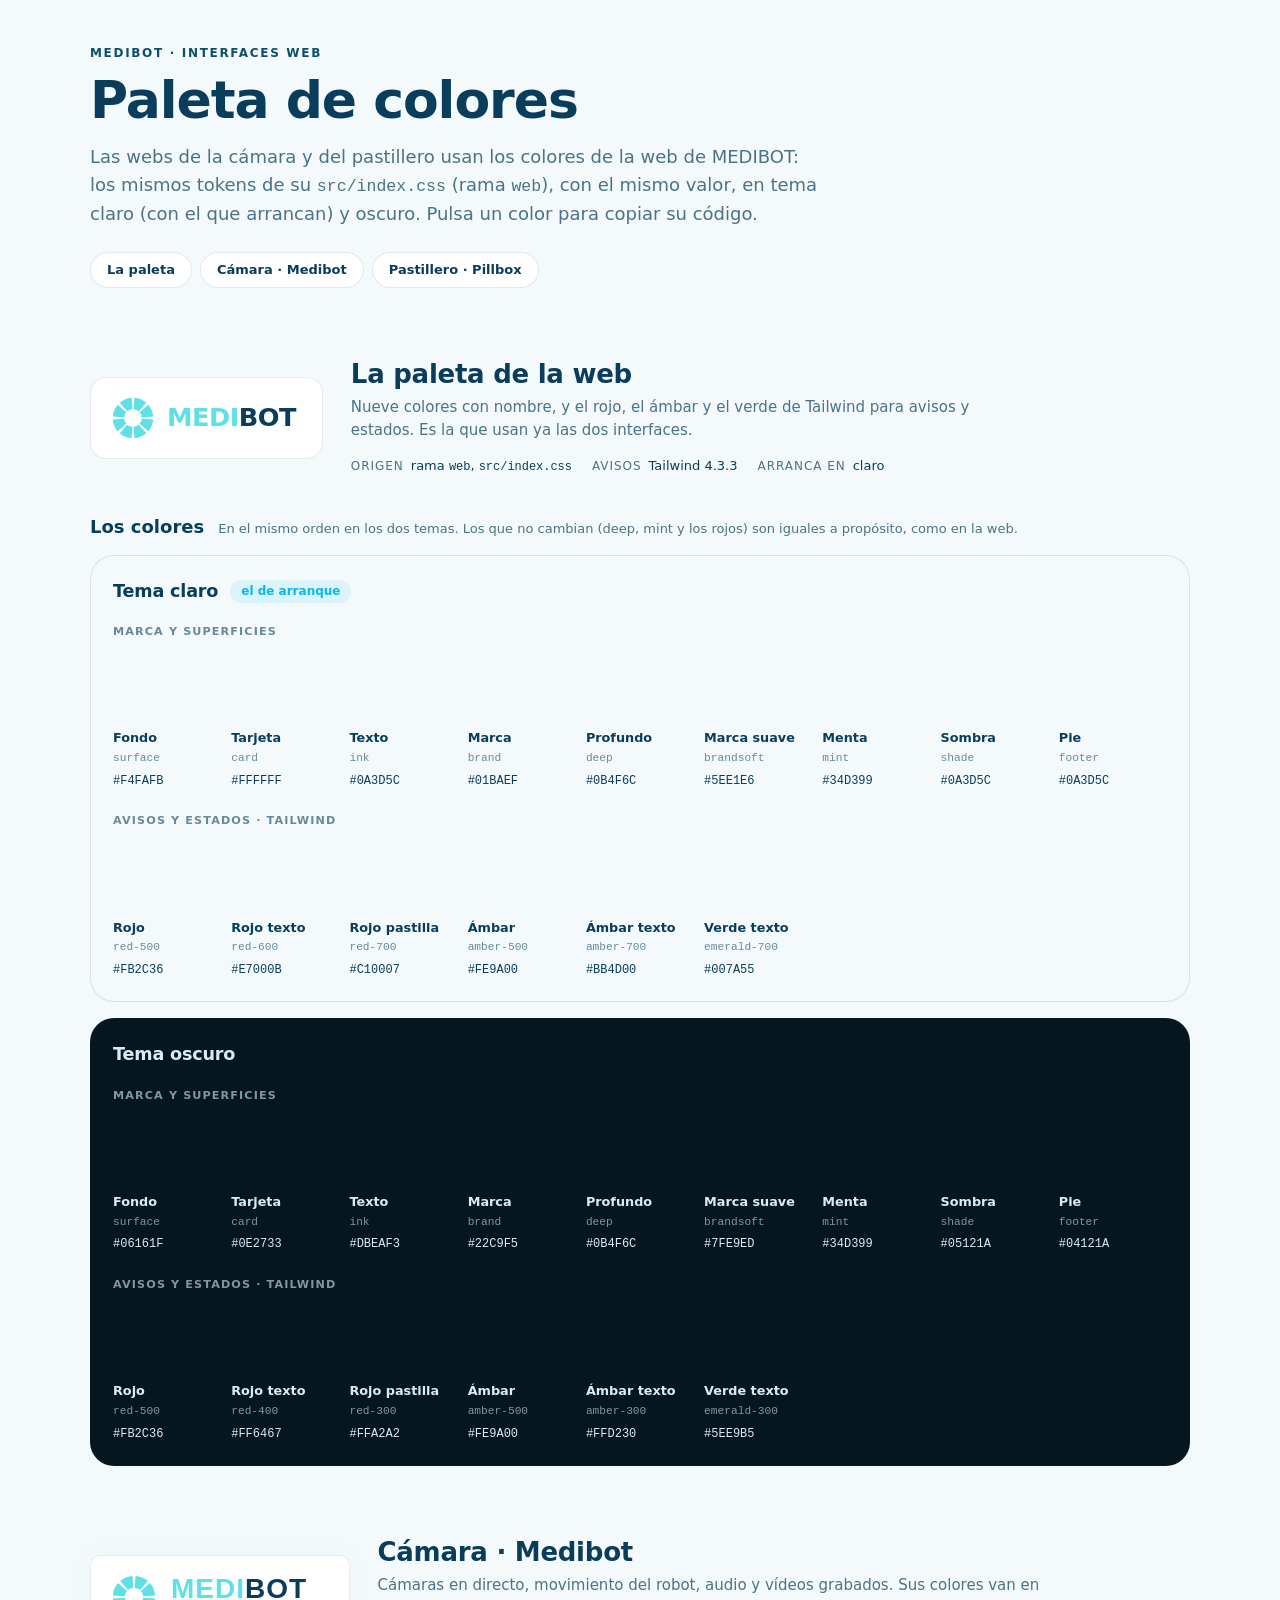
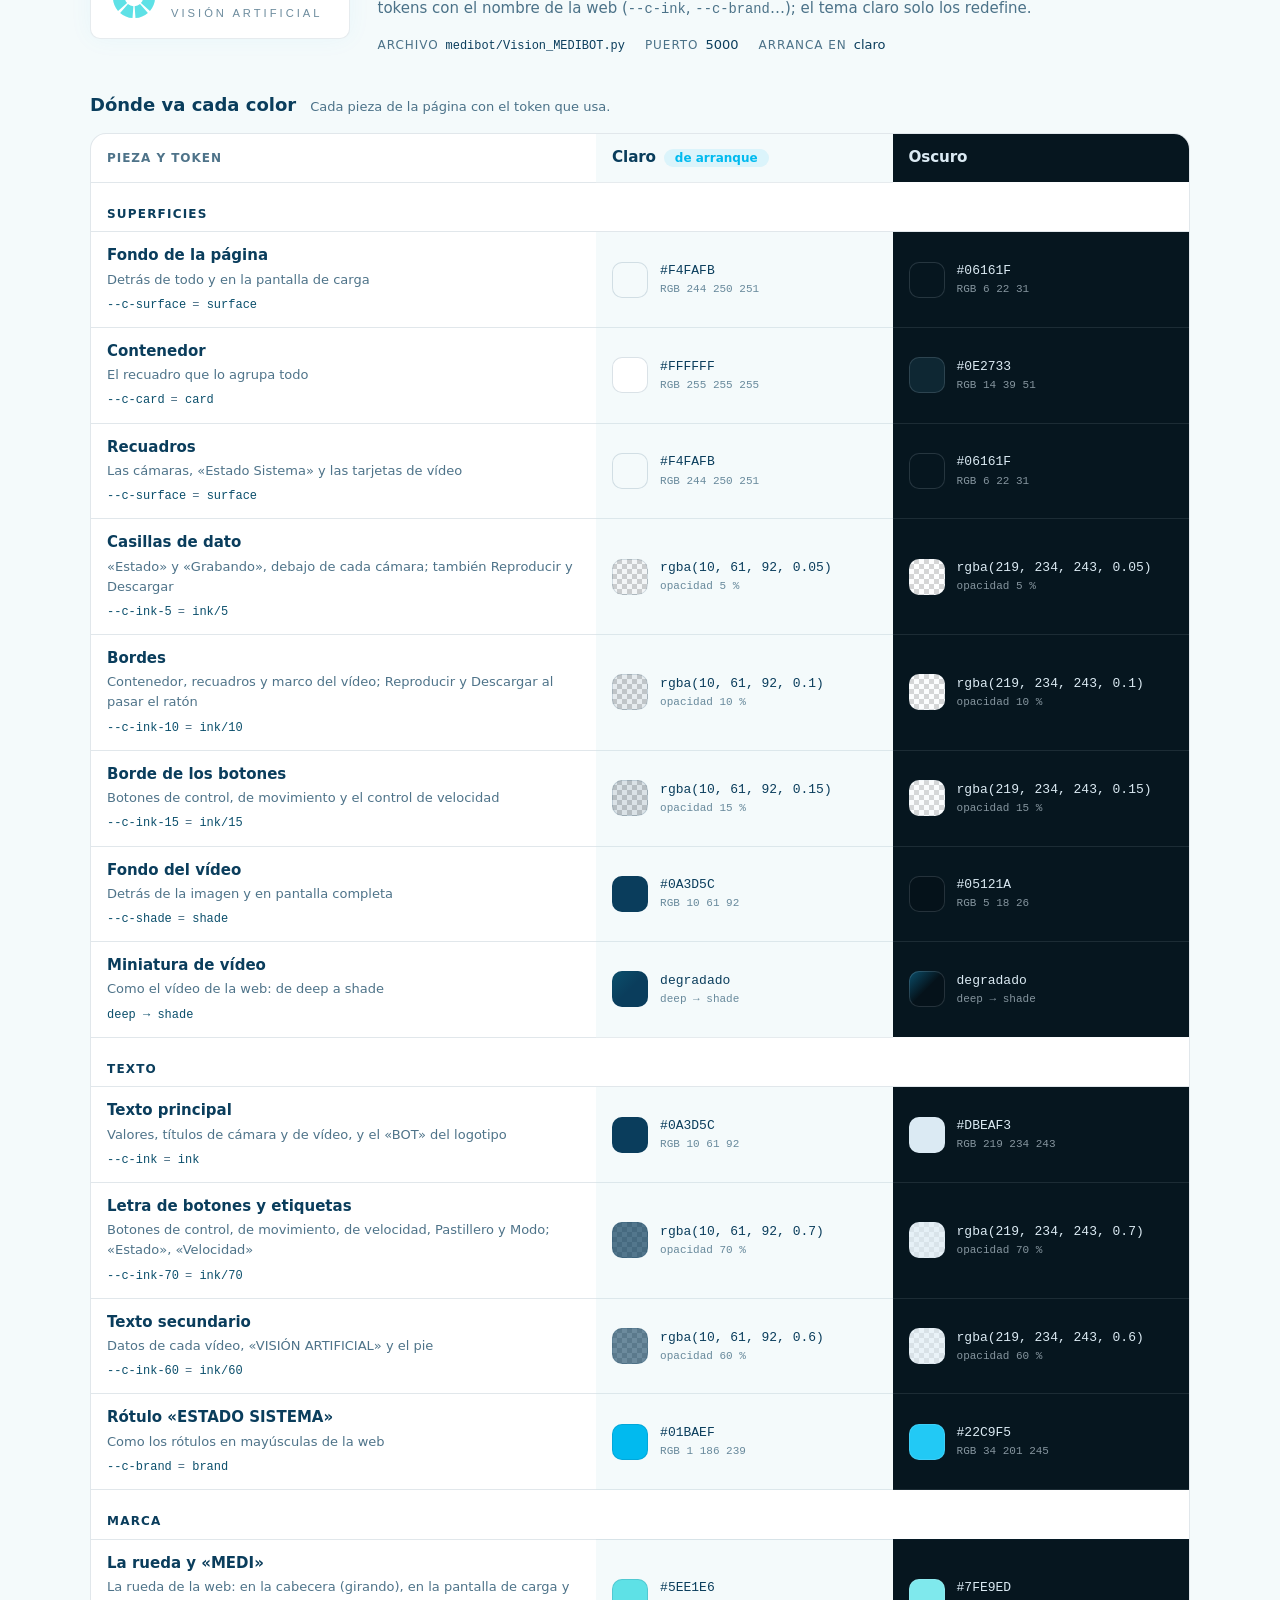
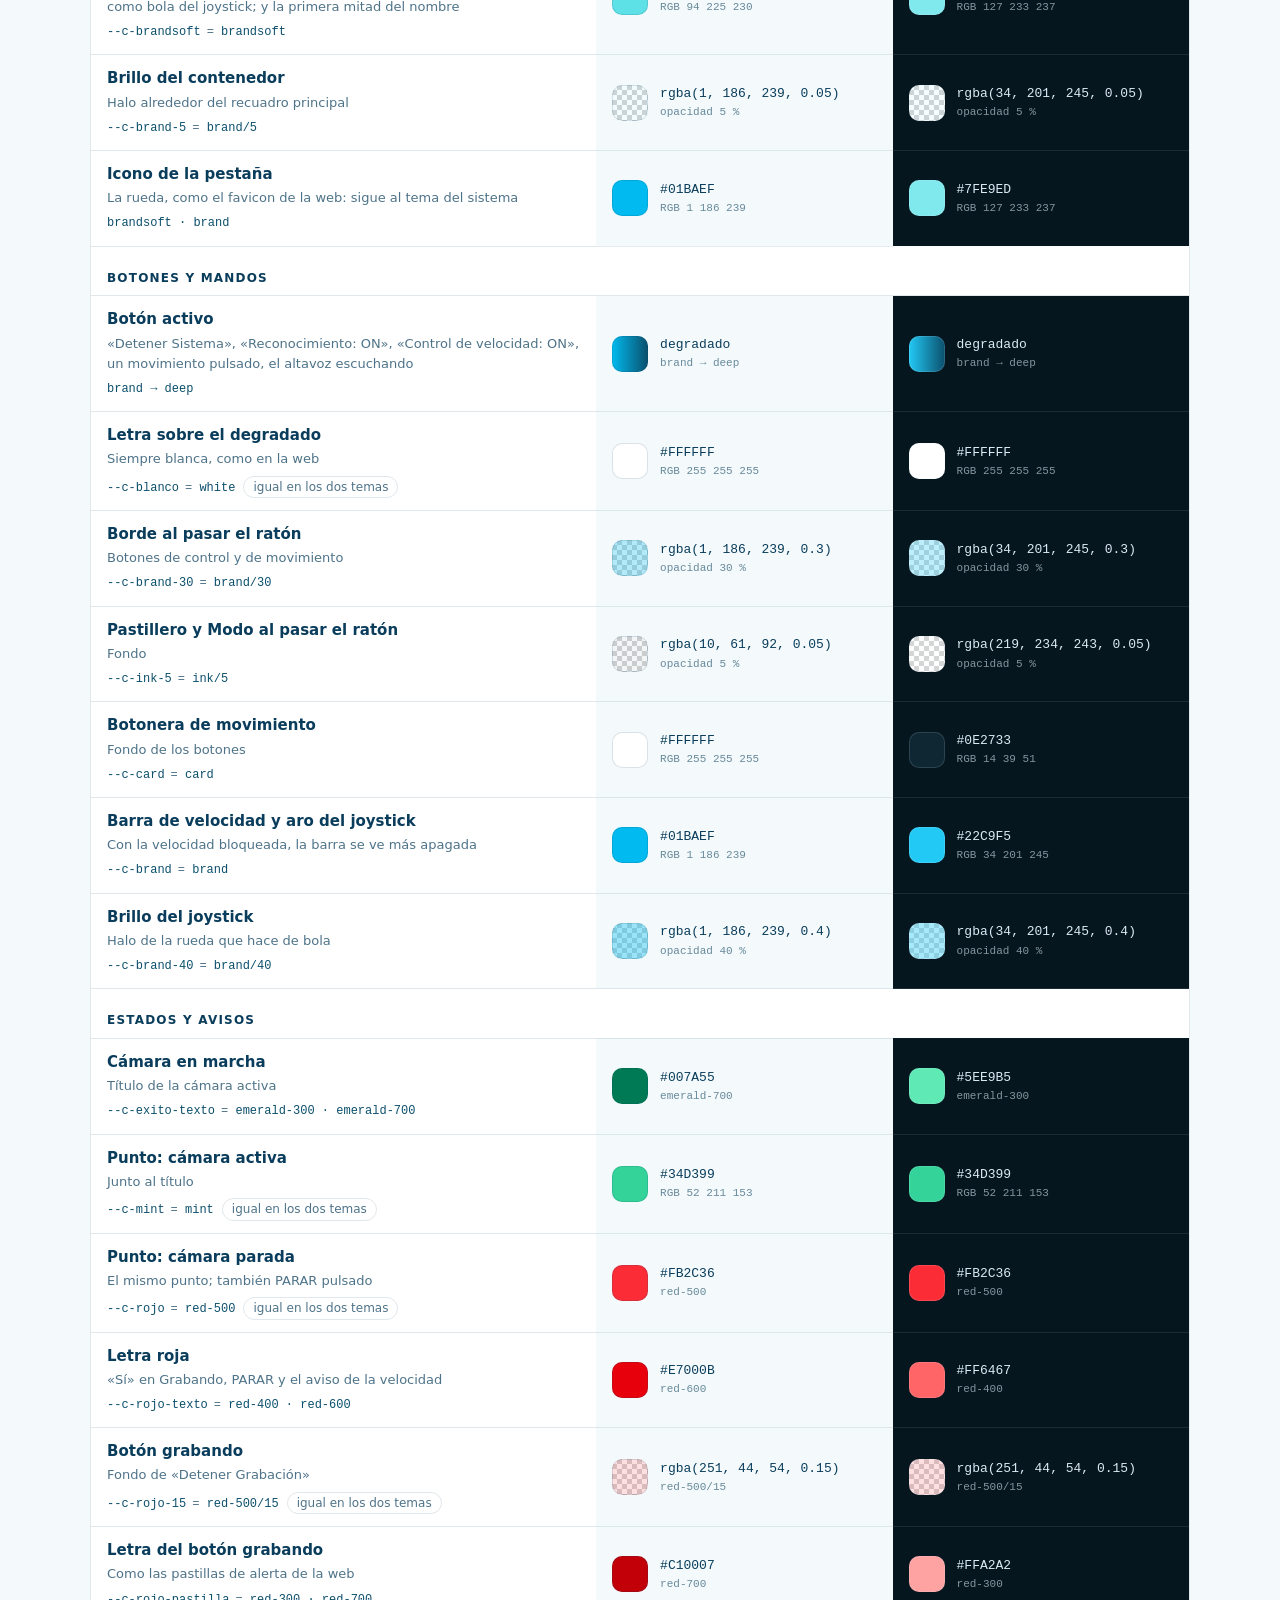
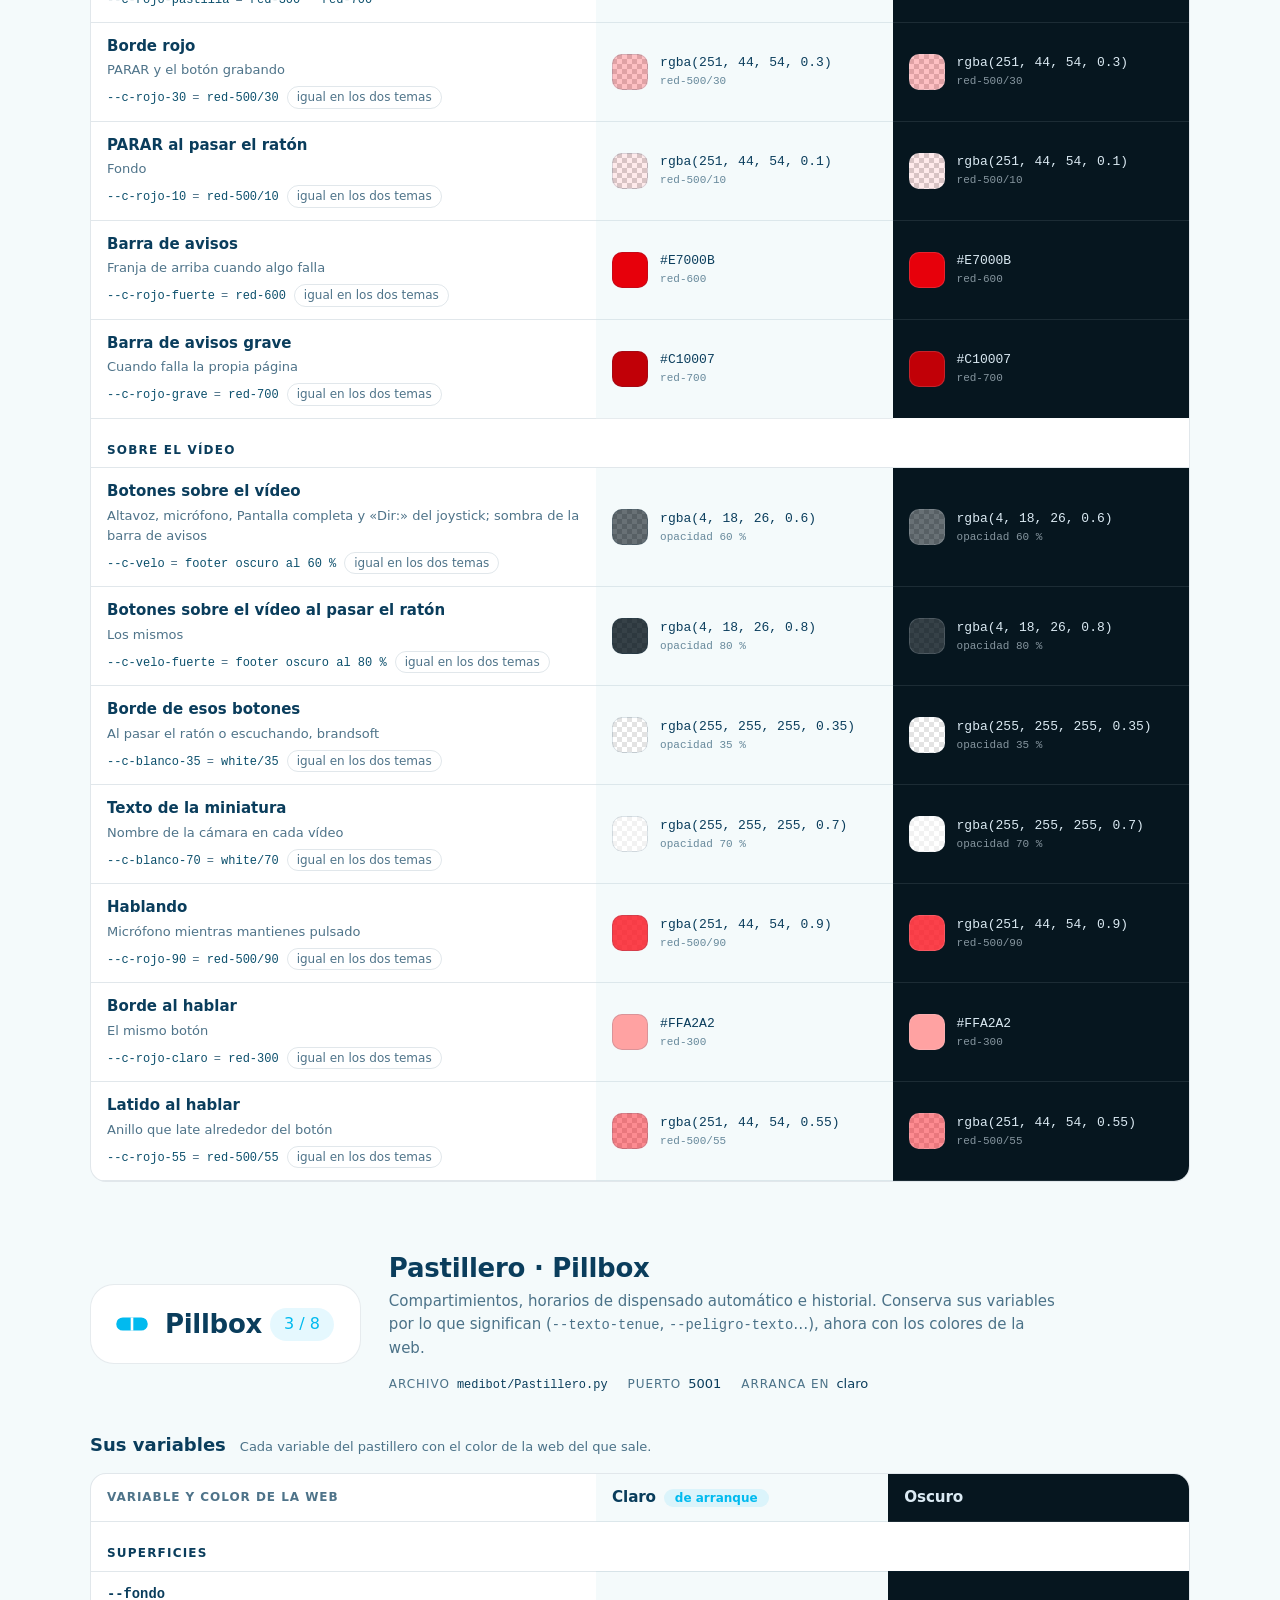
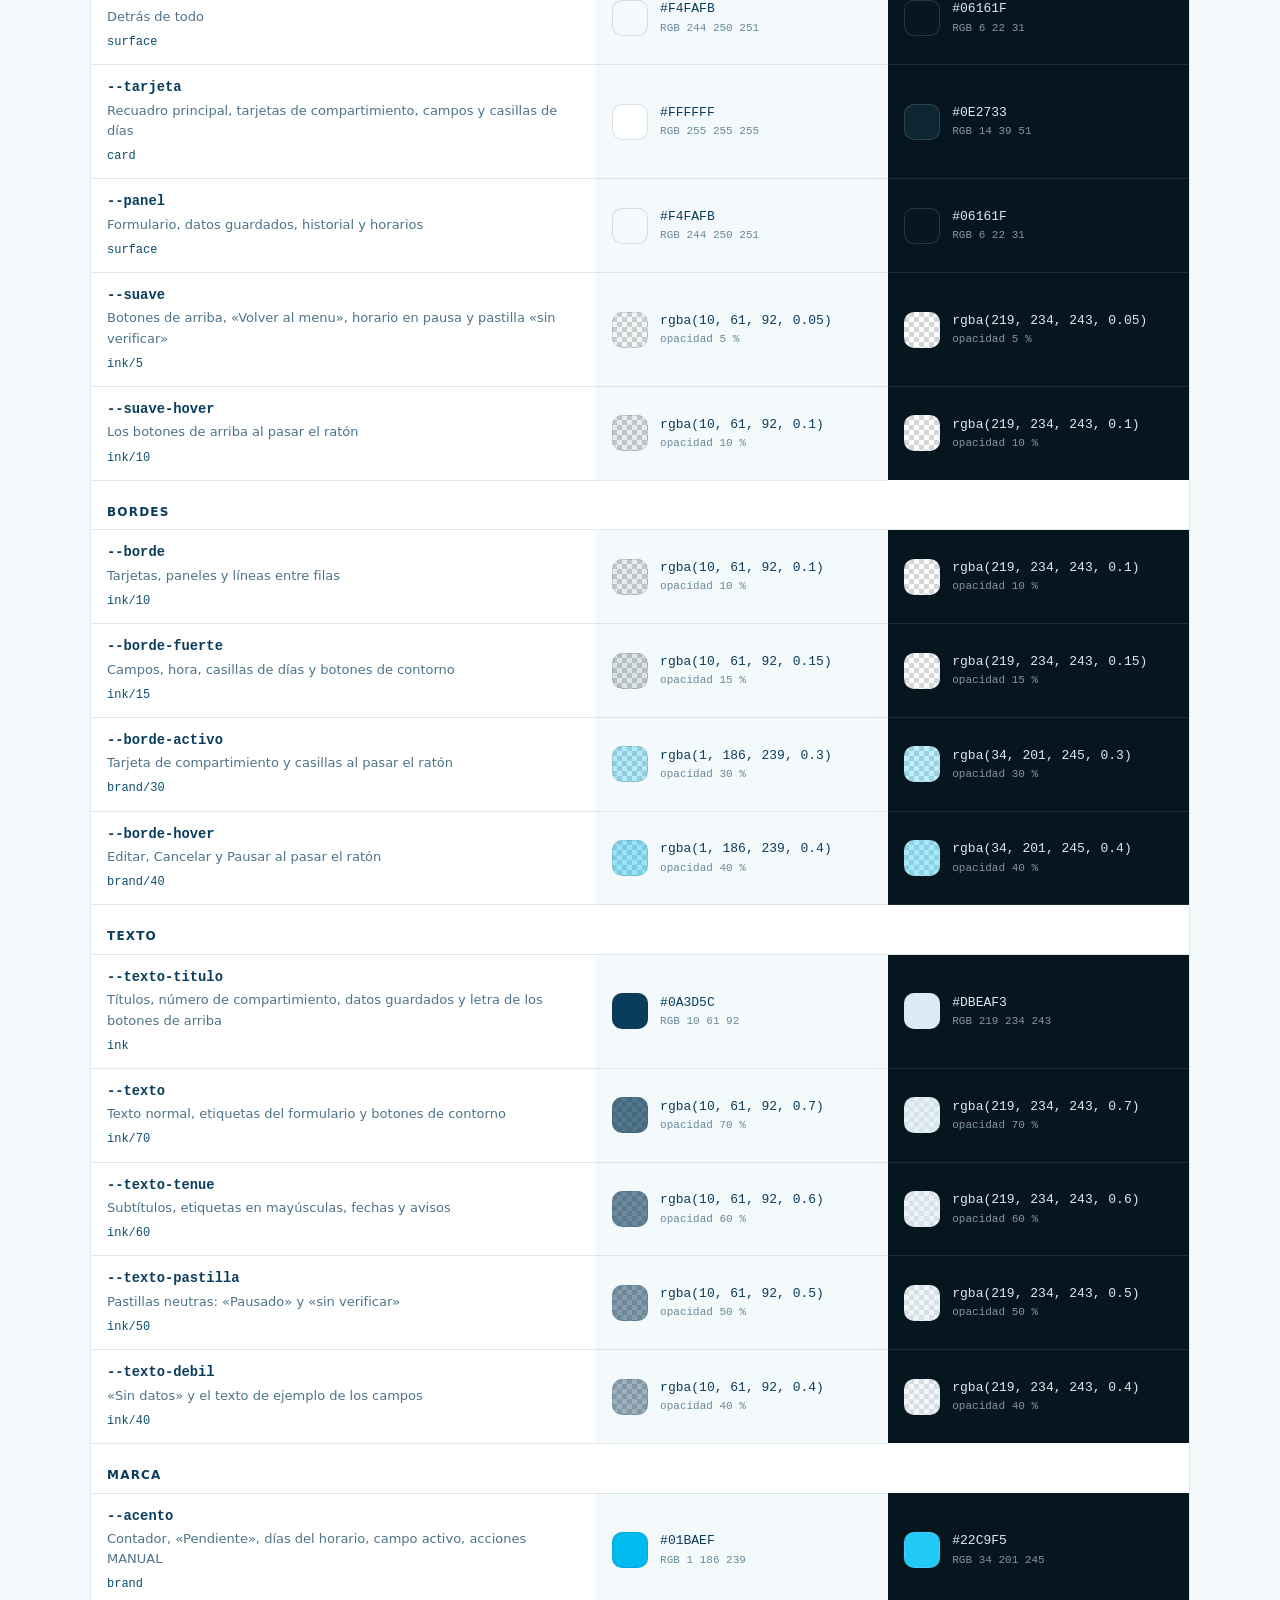
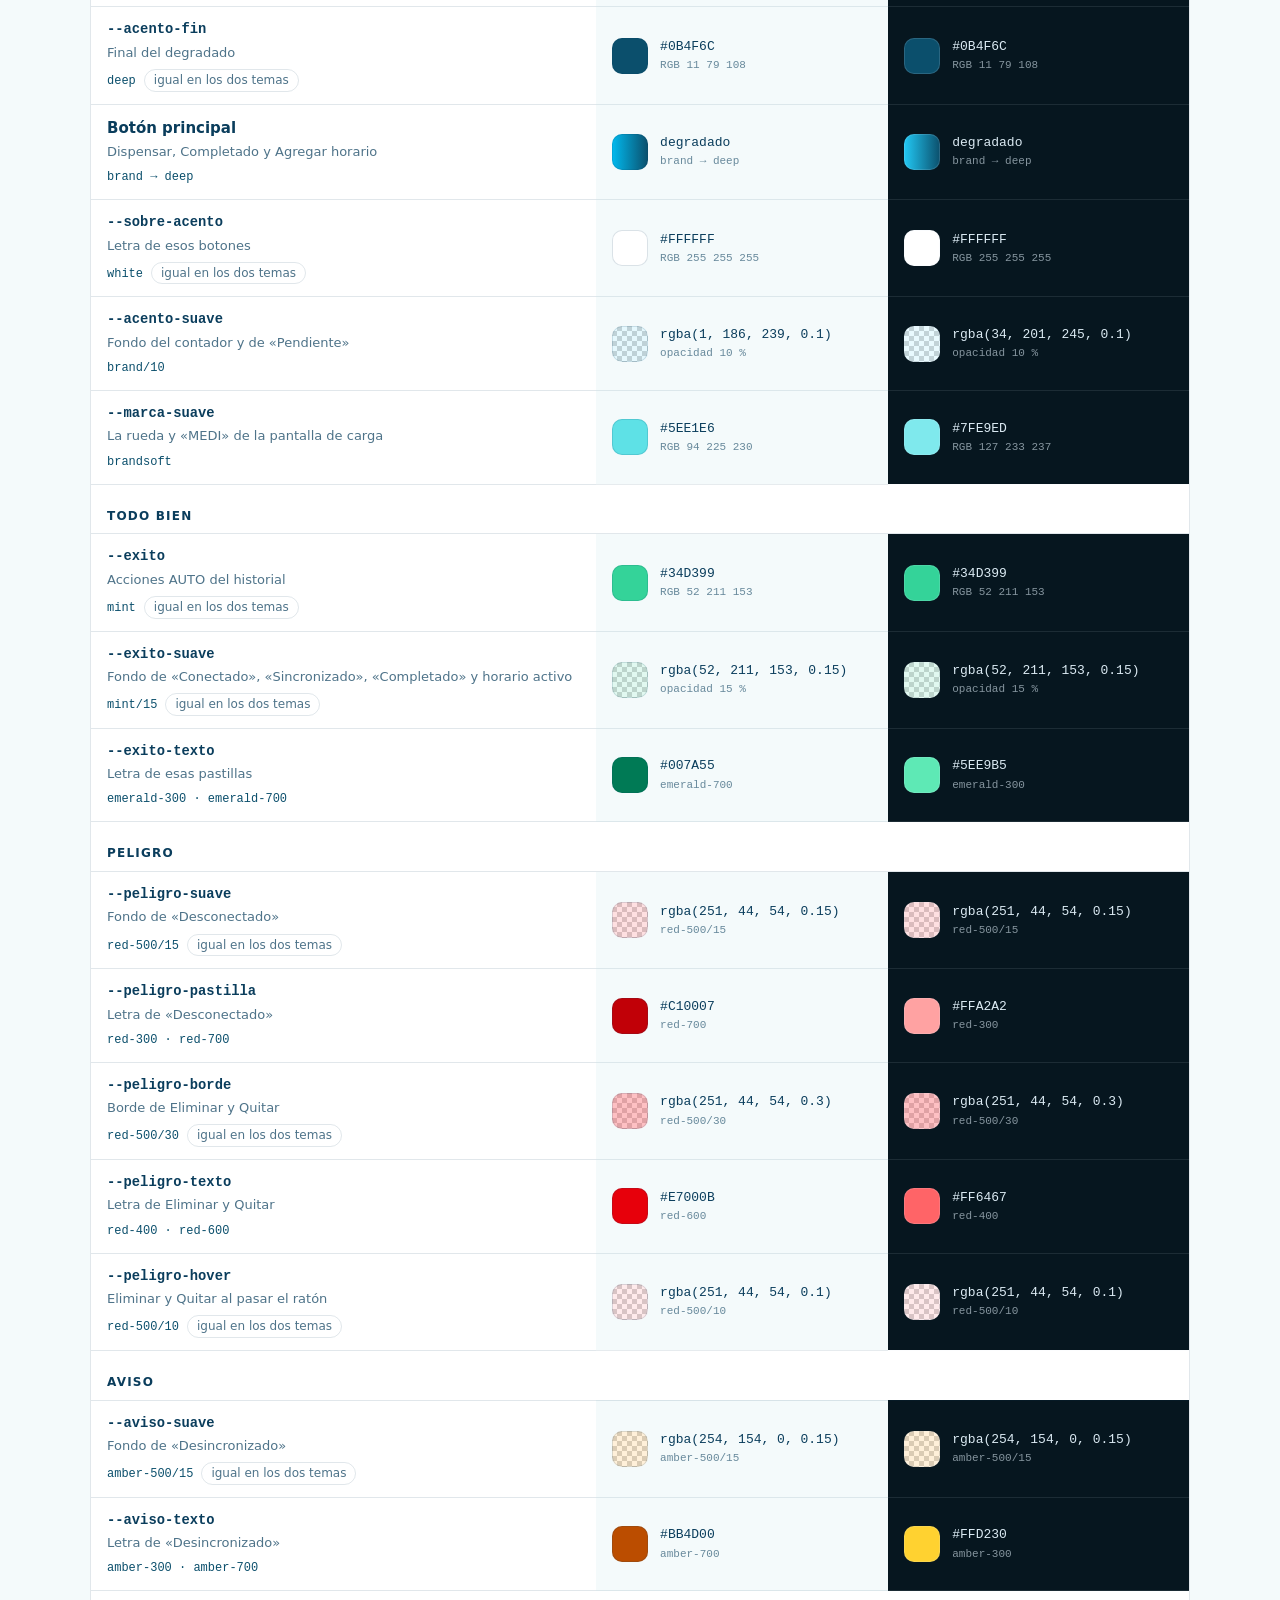
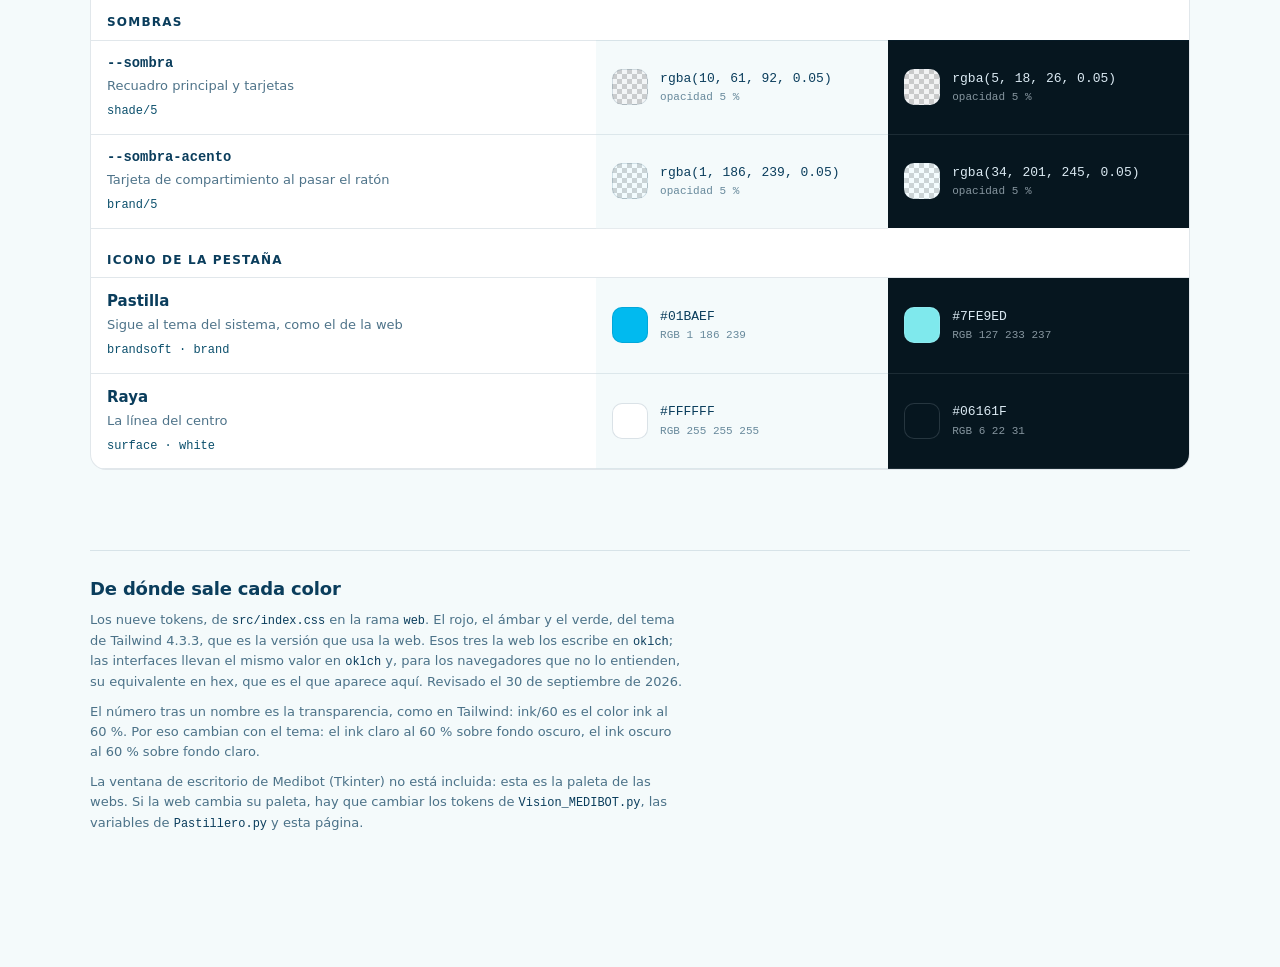
==== commit 51f33601: "Rueda de la web, tema claro por defecto y velocidad bloqueada - La rueda de MEDIBOT (los ocho sector" ====
--- a/paleta/paleta_colores.html
+++ b/paleta/paleta_colores.html
@@ -130,7 +130,7 @@
   .facts dt { font-size: var(--fs-xs); letter-spacing: 0.08em; text-transform: uppercase; color: var(--muted); }
   .facts dd { margin: 0; font-size: var(--fs-sm); overflow-wrap: anywhere; }
 
-  /* Fichas de marca: en el tema oscuro, el de arranque */
+  /* Fichas de marca: en el tema claro, el de arranque */
   .brand-tile {
     display: flex;
     align-items: center;
@@ -138,27 +138,27 @@
     max-width: 100%;
     gap: 12px;
     padding: 18px 26px 18px 20px;
-    background: #0e2733;
-    border: 1px solid rgba(219, 234, 243, 0.1);
+    background: #ffffff;
+    border: 1px solid rgba(10, 61, 92, 0.1);
     border-radius: 16px;
   }
+  .brand-tile svg { flex: none; }
+  .brand-tile .rueda path { fill: #5ee1e6; }
   .bt-web { font-family: system-ui, "Segoe UI", Roboto, sans-serif; }
-  .bt-web svg path { fill: #7fe9ed; }
   .bt-web-word { font-size: 1.6rem; font-weight: 800; letter-spacing: -0.02em; line-height: 1; }
-  .bt-soft { color: #7fe9ed; }
-  .bt-ink { color: #dbeaf3; }
+  .bt-soft { color: #5ee1e6; }
+  .bt-ink { color: #0a3d5c; }
   .bt-medibot {
     gap: 14px;
     border-radius: 10px;
-    box-shadow: 0 0 20px rgba(34, 201, 245, 0.05);
+    box-shadow: 0 0 24px rgba(1, 186, 239, 0.05);
     font-family: Arial, "Liberation Sans", Helvetica, sans-serif;
   }
-  .bt-medibot svg { flex: none; filter: drop-shadow(0 0 8px rgba(127, 233, 237, 0.45)); }
   .bt-word { font-size: 1.75rem; font-weight: 800; letter-spacing: 1px; line-height: 1; }
-  .bt-tag { display: block; margin-top: 5px; font-size: 0.4em; font-weight: 400; letter-spacing: 3px; color: rgba(219, 234, 243, 0.6); }
+  .bt-tag { display: block; margin-top: 5px; font-size: 0.4em; font-weight: 400; letter-spacing: 3px; color: rgba(10, 61, 92, 0.6); }
   .bt-pillbox { border-radius: 24px; font-family: "Segoe UI", Roboto, system-ui, sans-serif; }
-  .bt-pill-h { display: flex; align-items: center; gap: 8px; font-size: 26px; font-weight: 600; letter-spacing: -0.3px; color: #dbeaf3; }
-  .bt-pill-n { padding: 4px 14px; background: rgba(34, 201, 245, 0.1); border-radius: 40px; font-size: 16px; font-weight: 500; color: #22c9f5; letter-spacing: 0; }
+  .bt-pill-h { display: flex; align-items: center; gap: 8px; font-size: 26px; font-weight: 600; letter-spacing: -0.3px; color: #0a3d5c; }
+  .bt-pill-n { padding: 4px 14px; background: rgba(1, 186, 239, 0.1); border-radius: 40px; font-size: 16px; font-weight: 500; color: #01baef; letter-spacing: 0; }
 
   .block-h { display: flex; flex-wrap: wrap; align-items: baseline; gap: 4px 14px; margin: 36px 0 14px; }
   .block-h h3 { margin: 0; font-size: var(--fs-md); font-weight: 700; }
@@ -320,7 +320,7 @@
   <header>
     <p class="eyebrow">MEDIBOT · interfaces web</p>
     <h1>Paleta de colores</h1>
-    <p class="lead">Las webs de la cámara y del pastillero usan los colores de la web de MEDIBOT: los mismos tokens de su <code>src/index.css</code> (rama <code>web</code>), con el mismo valor, en tema oscuro y claro. Pulsa un color para copiar su código.</p>
+    <p class="lead">Las webs de la cámara y del pastillero usan los colores de la web de MEDIBOT: los mismos tokens de su <code>src/index.css</code> (rama <code>web</code>), con el mismo valor, en tema claro (con el que arrancan) y oscuro. Pulsa un color para copiar su código.</p>
     <nav class="jump" aria-label="Secciones">
       <a href="#paleta">La paleta</a>
       <a href="#camara">Cámara · Medibot</a>
@@ -332,7 +332,7 @@
     <div class="export" id="export-paleta">
       <div class="iface-head">
         <div class="brand-tile bt-web" aria-hidden="true">
-          <svg viewBox="0 0 100 100" width="44" height="44">
+          <svg class="rueda" viewBox="0 0 100 100" width="44" height="44">
             <path d="M 53.209 4.112 A 46 46 0 0 1 80.179 15.283 L 63.121 34.906 A 20 20 0 0 0 51.395 30.049 Z"/>
             <path d="M 84.717 19.821 A 46 46 0 0 1 95.888 46.791 L 69.951 48.605 A 20 20 0 0 0 65.094 36.879 Z"/>
             <path d="M 95.888 53.209 A 46 46 0 0 1 84.717 80.179 L 65.094 63.121 A 20 20 0 0 0 69.951 51.395 Z"/>
@@ -350,7 +350,7 @@
           <dl class="facts">
             <div><dt>Origen</dt><dd>rama <code>web</code>, <code>src/index.css</code></dd></div>
             <div><dt>Avisos</dt><dd>Tailwind 4.3.3</dd></div>
-            <div><dt>Arranca en</dt><dd>oscuro</dd></div>
+            <div><dt>Arranca en</dt><dd>claro</dd></div>
           </dl>
         </div>
       </div>
@@ -365,16 +365,7 @@
   <section class="iface" id="camara" aria-labelledby="h-camara">
     <div class="iface-head">
       <div class="brand-tile bt-medibot" aria-hidden="true">
-        <svg viewBox="0 0 100 100" width="46" height="46">
-          <circle cx="50" cy="50" r="40" fill="#7fe9ed"/>
-          <g stroke="#ffffff" stroke-width="4" stroke-linecap="round">
-            <line x1="50" y1="10" x2="50" y2="90"/>
-            <line x1="10" y1="50" x2="90" y2="50"/>
-            <line x1="21.7" y1="21.7" x2="78.3" y2="78.3"/>
-            <line x1="78.3" y1="21.7" x2="21.7" y2="78.3"/>
-          </g>
-          <circle cx="50" cy="50" r="15" fill="#ffffff"/>
-        </svg>
+        <svg class="rueda" viewBox="0 0 100 100" width="46" height="46"><path d="M 53.209 4.112 A 46 46 0 0 1 80.179 15.283 L 63.121 34.906 A 20 20 0 0 0 51.395 30.049 Z"/><path d="M 84.717 19.821 A 46 46 0 0 1 95.888 46.791 L 69.951 48.605 A 20 20 0 0 0 65.094 36.879 Z"/><path d="M 95.888 53.209 A 46 46 0 0 1 84.717 80.179 L 65.094 63.121 A 20 20 0 0 0 69.951 51.395 Z"/><path d="M 80.179 84.717 A 46 46 0 0 1 53.209 95.888 L 51.395 69.951 A 20 20 0 0 0 63.121 65.094 Z"/><path d="M 46.791 95.888 A 46 46 0 0 1 19.821 84.717 L 36.879 65.094 A 20 20 0 0 0 48.605 69.951 Z"/><path d="M 15.283 80.179 A 46 46 0 0 1 4.112 53.209 L 30.049 51.395 A 20 20 0 0 0 34.906 63.121 Z"/><path d="M 4.112 46.791 A 46 46 0 0 1 15.283 19.821 L 34.906 36.879 A 20 20 0 0 0 30.049 48.605 Z"/><path d="M 19.821 15.283 A 46 46 0 0 1 46.791 4.112 L 48.605 30.049 A 20 20 0 0 0 36.879 34.906 Z"/></svg>
         <span class="bt-word"><span class="bt-soft">MEDI</span><span class="bt-ink">BOT</span><span class="bt-tag">VISIÓN ARTIFICIAL</span></span>
       </div>
       <div class="meta">
@@ -383,7 +374,7 @@
         <dl class="facts">
           <div><dt>Archivo</dt><dd><code>medibot/Vision_MEDIBOT.py</code></dd></div>
           <div><dt>Puerto</dt><dd>5000</dd></div>
-          <div><dt>Arranca en</dt><dd>oscuro</dd></div>
+          <div><dt>Arranca en</dt><dd>claro</dd></div>
         </dl>
       </div>
     </div>
@@ -397,7 +388,7 @@
   <section class="iface" id="pastillero" aria-labelledby="h-pastillero">
     <div class="iface-head">
       <div class="brand-tile bt-pillbox" aria-hidden="true">
-        <svg viewBox="0 0 32 32" width="42" height="42"><rect x="4" y="11" width="24" height="10" rx="5" fill="#7fe9ed"/><path d="M16 11v10" stroke="#06161f" stroke-width="2"/></svg>
+        <svg viewBox="0 0 32 32" width="42" height="42"><rect x="4" y="11" width="24" height="10" rx="5" fill="#01baef"/><path d="M16 11v10" stroke="#ffffff" stroke-width="2"/></svg>
         <span class="bt-pill-h">Pillbox <span class="bt-pill-n">3 / 8</span></span>
       </div>
       <div class="meta">
@@ -406,7 +397,7 @@
         <dl class="facts">
           <div><dt>Archivo</dt><dd><code>medibot/Pastillero.py</code></dd></div>
           <div><dt>Puerto</dt><dd>5001</dd></div>
-          <div><dt>Arranca en</dt><dd>oscuro</dd></div>
+          <div><dt>Arranca en</dt><dd>claro</dd></div>
         </dl>
       </div>
     </div>
@@ -419,7 +410,7 @@
 
   <footer class="notes">
     <h2>De dónde sale cada color</h2>
-    <p>Los nueve tokens, de <code>src/index.css</code> en la rama <code>web</code>. El rojo, el ámbar y el verde, del tema de Tailwind 4.3.3, que es la versión que usa la web. Esos tres la web los escribe en <code>oklch</code>; las interfaces llevan el mismo valor en <code>oklch</code> y, para los navegadores que no lo entienden, su equivalente en hex, que es el que aparece aquí. Revisado el 29 de septiembre de 2026.</p>
+    <p>Los nueve tokens, de <code>src/index.css</code> en la rama <code>web</code>. El rojo, el ámbar y el verde, del tema de Tailwind 4.3.3, que es la versión que usa la web. Esos tres la web los escribe en <code>oklch</code>; las interfaces llevan el mismo valor en <code>oklch</code> y, para los navegadores que no lo entienden, su equivalente en hex, que es el que aparece aquí. Revisado el 30 de septiembre de 2026.</p>
     <p>El número tras un nombre es la transparencia, como en Tailwind: ink/60 es el color ink al 60 %. Por eso cambian con el tema: el ink claro al 60 % sobre fondo oscuro, el ink oscuro al 60 % sobre fondo claro.</p>
     <p>La ventana de escritorio de Medibot (Tkinter) no está incluida: esta es la paleta de las webs. Si la web cambia su paleta, hay que cambiar los tokens de <code>Vision_MEDIBOT.py</code>, las variables de <code>Pastillero.py</code> y esta página.</p>
   </footer>
@@ -456,7 +447,6 @@
     '--c-brand-10': ['rgba(34, 201, 245, 0.1)',  'rgba(1, 186, 239, 0.1)',  'brand/10'],
     '--c-brand-30': ['rgba(34, 201, 245, 0.3)',  'rgba(1, 186, 239, 0.3)',  'brand/30'],
     '--c-brand-40': ['rgba(34, 201, 245, 0.4)',  'rgba(1, 186, 239, 0.4)',  'brand/40'],
-    '--c-brandsoft-45': ['rgba(127, 233, 237, 0.45)', 'rgba(94, 225, 230, 0.45)', 'brandsoft/45'],
     '--c-mint-15':  ['rgba(52, 211, 153, 0.15)', 'rgba(52, 211, 153, 0.15)', 'mint/15'],
     '--c-shade-5':  ['rgba(5, 18, 26, 0.05)',    'rgba(10, 61, 92, 0.05)',   'shade/5'],
 
@@ -502,35 +492,34 @@
   /* n = pieza, u = donde se ve, t = token (o degradado). */
   var CAMARA = [
     { titulo: 'Superficies', filas: [
-      { n: 'Fondo de la página', u: 'Detrás de todo', t: '--c-surface' },
+      { n: 'Fondo de la página', u: 'Detrás de todo y en la pantalla de carga', t: '--c-surface' },
       { n: 'Contenedor', u: 'El recuadro que lo agrupa todo', t: '--c-card' },
       { n: 'Recuadros', u: 'Las cámaras, «Estado Sistema» y las tarjetas de vídeo', t: '--c-surface' },
       { n: 'Casillas de dato', u: '«Estado» y «Grabando», debajo de cada cámara; también Reproducir y Descargar', t: '--c-ink-5' },
       { n: 'Bordes', u: 'Contenedor, recuadros y marco del vídeo; Reproducir y Descargar al pasar el ratón', t: '--c-ink-10' },
-      { n: 'Borde de los botones', u: 'Botones de control y de movimiento', t: '--c-ink-15' },
+      { n: 'Borde de los botones', u: 'Botones de control, de movimiento y el control de velocidad', t: '--c-ink-15' },
       { n: 'Fondo del vídeo', u: 'Detrás de la imagen y en pantalla completa', t: '--c-shade' },
       { n: 'Miniatura de vídeo', u: 'Como el vídeo de la web: de deep a shade', t: 'video' }
     ]},
     { titulo: 'Texto', filas: [
       { n: 'Texto principal', u: 'Valores, títulos de cámara y de vídeo, y el «BOT» del logotipo', t: '--c-ink' },
-      { n: 'Letra de botones y etiquetas', u: 'Botones de control, de movimiento, Pastillero y Modo; «Estado», «Velocidad»', t: '--c-ink-70' },
+      { n: 'Letra de botones y etiquetas', u: 'Botones de control, de movimiento, de velocidad, Pastillero y Modo; «Estado», «Velocidad»', t: '--c-ink-70' },
       { n: 'Texto secundario', u: 'Datos de cada vídeo, «VISIÓN ARTIFICIAL» y el pie', t: '--c-ink-60' },
       { n: 'Rótulo «ESTADO SISTEMA»', u: 'Como los rótulos en mayúsculas de la web', t: '--c-brand' }
     ]},
     { titulo: 'Marca', filas: [
-      { n: 'Logo y «MEDI»', u: 'El círculo del logo y la primera mitad del nombre', t: '--c-brandsoft' },
-      { n: 'Brillo del logo', u: 'Halo alrededor del logo', t: '--c-brandsoft-45' },
+      { n: 'La rueda y «MEDI»', u: 'La rueda de la web: en la cabecera (girando), en la pantalla de carga y como bola del joystick; y la primera mitad del nombre', t: '--c-brandsoft' },
       { n: 'Brillo del contenedor', u: 'Halo alrededor del recuadro principal', t: '--c-brand-5' },
-      { n: 'Icono de la pestaña', u: 'Sigue al tema del sistema, como el de la web; el punto del centro es ink #0A3D5C', t: '--icono' }
+      { n: 'Icono de la pestaña', u: 'La rueda, como el favicon de la web: sigue al tema del sistema', t: '--icono' }
     ]},
     { titulo: 'Botones y mandos', filas: [
-      { n: 'Botón activo', u: '«Detener Sistema», «Reconocimiento: ON», un movimiento pulsado, el altavoz escuchando', t: 'marca' },
+      { n: 'Botón activo', u: '«Detener Sistema», «Reconocimiento: ON», «Control de velocidad: ON», un movimiento pulsado, el altavoz escuchando', t: 'marca' },
       { n: 'Letra sobre el degradado', u: 'Siempre blanca, como en la web', t: '--c-blanco' },
       { n: 'Borde al pasar el ratón', u: 'Botones de control y de movimiento', t: '--c-brand-30' },
       { n: 'Pastillero y Modo al pasar el ratón', u: 'Fondo', t: '--c-ink-5' },
       { n: 'Botonera de movimiento', u: 'Fondo de los botones', t: '--c-card' },
-      { n: 'Barra de velocidad y aro del joystick', u: 'La bola del joystick lleva el degradado', t: '--c-brand' },
-      { n: 'Brillo del joystick', u: 'Halo de la bola', t: '--c-brand-40' }
+      { n: 'Barra de velocidad y aro del joystick', u: 'Con la velocidad bloqueada, la barra se ve más apagada', t: '--c-brand' },
+      { n: 'Brillo del joystick', u: 'Halo de la rueda que hace de bola', t: '--c-brand-40' }
     ]},
     { titulo: 'Estados y avisos', filas: [
       { n: 'Cámara en marcha', u: 'Título de la cámara activa', t: '--c-exito-texto' },
@@ -582,7 +571,8 @@
       { v: '--acento-fin', t: '--c-deep', u: 'Final del degradado' },
       { v: 'Botón principal', t: 'marca', u: 'Dispensar, Completado y Agregar horario' },
       { v: '--sobre-acento', t: '--c-blanco', u: 'Letra de esos botones' },
-      { v: '--acento-suave', t: '--c-brand-10', u: 'Fondo del contador y de «Pendiente»' }
+      { v: '--acento-suave', t: '--c-brand-10', u: 'Fondo del contador y de «Pendiente»' },
+      { v: '--marca-suave', t: '--c-brandsoft', u: 'La rueda y «MEDI» de la pantalla de carga' }
     ]},
     { titulo: 'Todo bien', filas: [
       { v: '--exito', t: '--c-mint', u: 'Acciones AUTO del historial' },
@@ -635,7 +625,7 @@
   }
 
   function pintarHojas() {
-    document.getElementById('hojas').innerHTML = ['dark', 'light'].map(function (t) {
+    document.getElementById('hojas').innerHTML = ['light', 'dark'].map(function (t) {
       function grupo(titulo, lista) {
         return '<div class="grupo"><p class="grupo-t">' + titulo + '</p><div class="chips">' + lista.map(function (f) {
           var code = v(f[1], t);
@@ -649,7 +639,7 @@
       }
       return '<div class="sheet look-' + t + '">' +
           '<div class="sheet-head"><span class="sheet-title">Tema ' + nombreTema(t) + '</span>' +
-          (t === 'dark' ? '<span class="sheet-tag">el de arranque</span>' : '') + '</div>' +
+          (t === 'light' ? '<span class="sheet-tag">el de arranque</span>' : '') + '</div>' +
           grupo('Marca y superficies', HOJA.marca) +
           grupo('Avisos y estados · Tailwind', HOJA.avisos) +
         '</div>';
@@ -681,8 +671,8 @@
   function pintarTabla(id, cabecera, grupos, esPastillero) {
     var html = '<table class="st"><thead><tr>' +
       '<th scope="col" class="lab">' + cabecera + '</th>' +
-      '<th scope="col" class="sc look-dark"><span class="sheet-title">Oscuro</span><span class="sheet-tag">de arranque</span></th>' +
-      '<th scope="col" class="sc look-light"><span class="sheet-title">Claro</span></th>' +
+      '<th scope="col" class="sc look-light"><span class="sheet-title">Claro</span><span class="sheet-tag">de arranque</span></th>' +
+      '<th scope="col" class="sc look-dark"><span class="sheet-title">Oscuro</span></th>' +
       '</tr></thead>';
     grupos.forEach(function (g) {
       html += '<tbody><tr class="grp"><th colspan="3" scope="rowgroup">' + g.titulo + '</th></tr>';
@@ -694,7 +684,7 @@
             (DEGRADADOS[f.t] ? '<code class="tk">' + DEGRADADOS[f.t].k + '</code>' : '<code class="tk">' + T[f.t][2] + '</code>')
           : '<span class="nm">' + f.n + '</span>' + (f.u ? '<span class="use">' + f.u + '</span>' : '') + etiquetaToken(f.t);
         html += '<tr><th scope="row">' + cabeza + (igual(f.t) ? '<span class="same">igual en los dos temas</span>' : '') + '</th>' +
-          celda(f.t, 'dark', nombre) + celda(f.t, 'light', nombre) + '</tr>';
+          celda(f.t, 'light', nombre) + celda(f.t, 'dark', nombre) + '</tr>';
       });
       html += '</tbody>';
     });
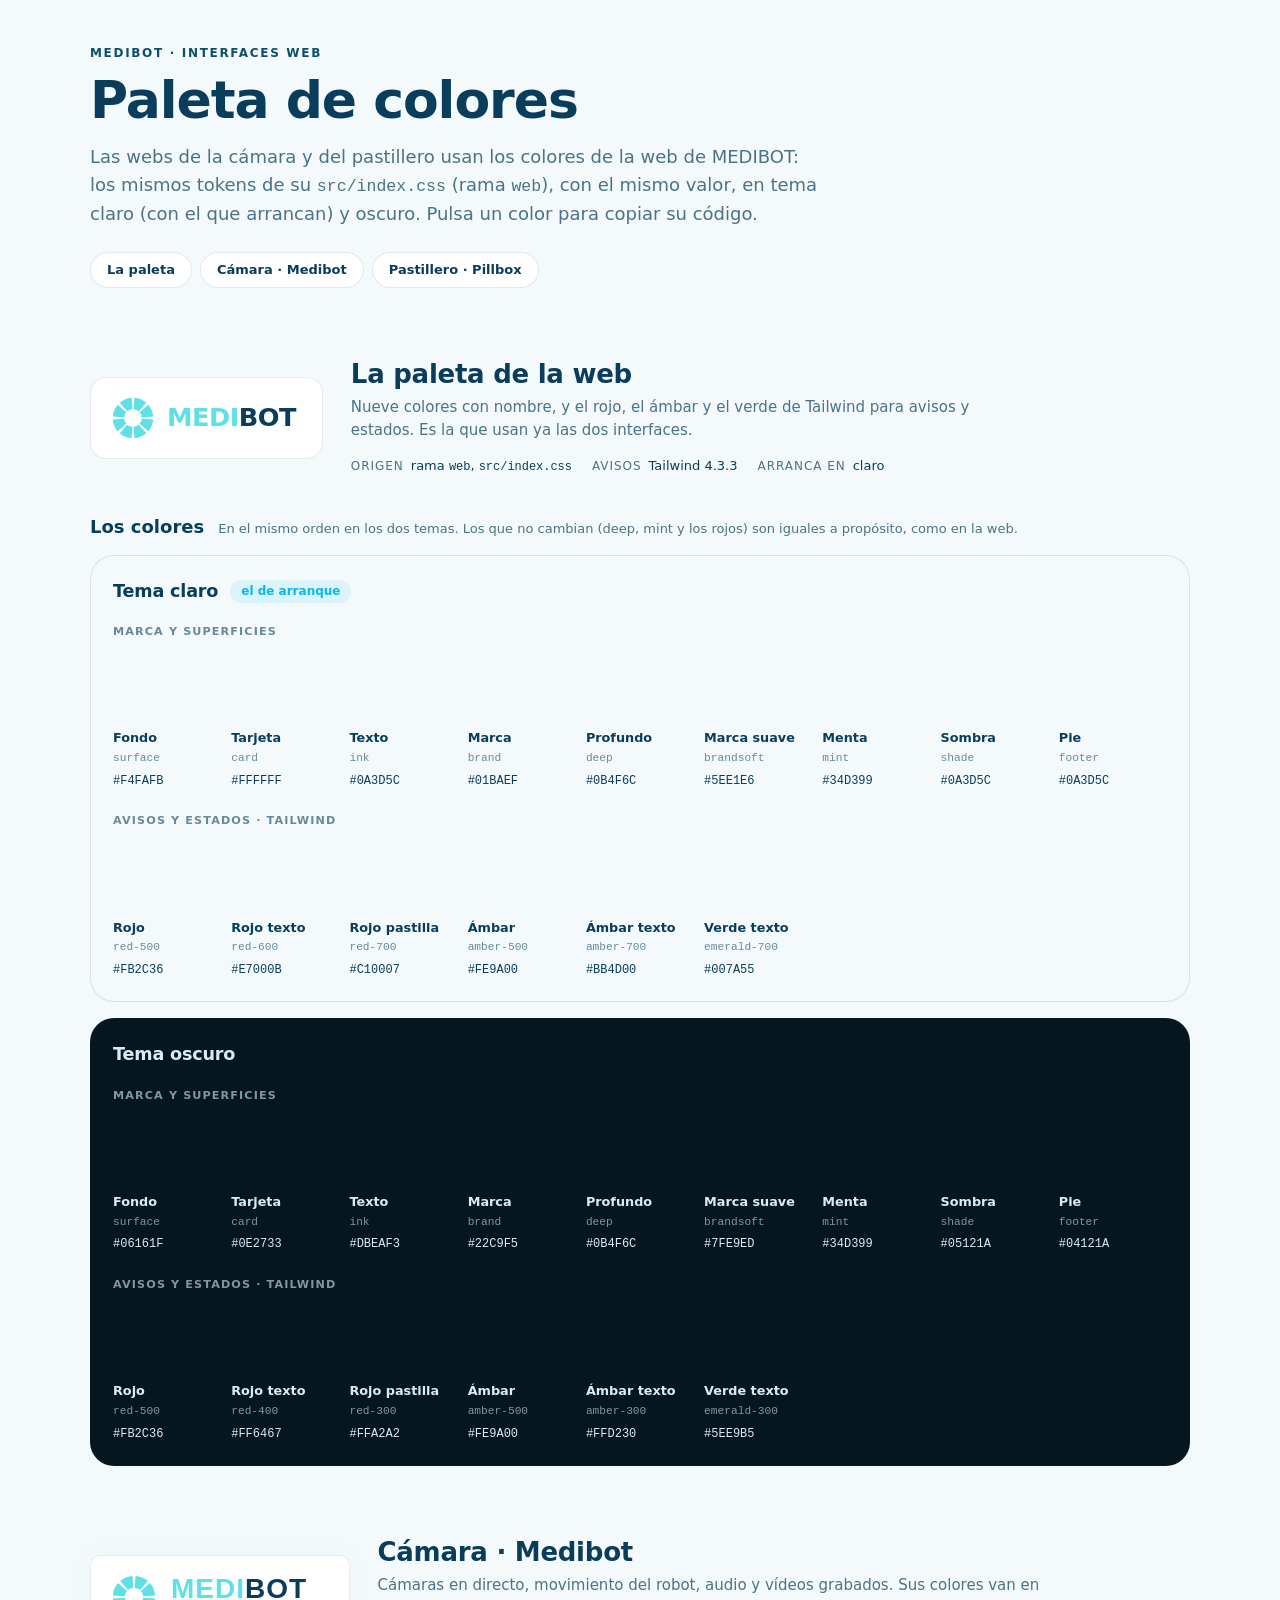
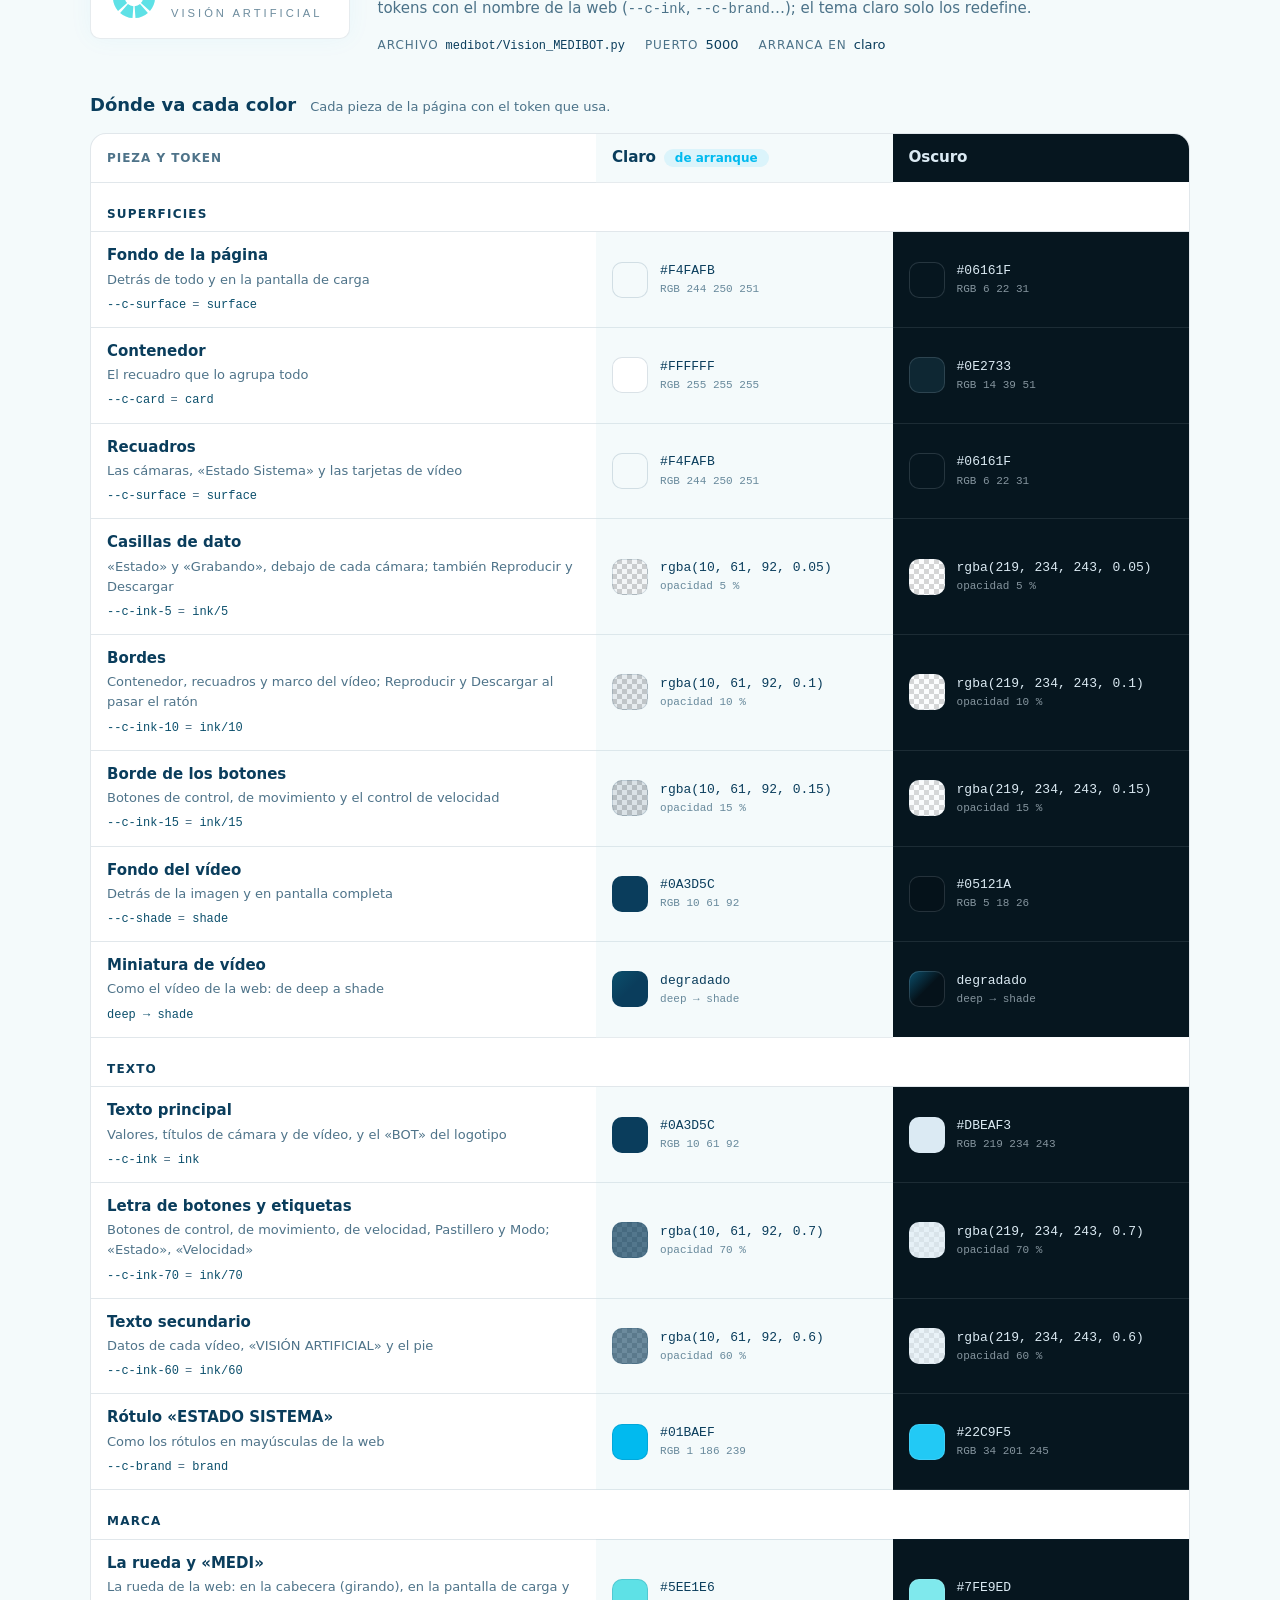
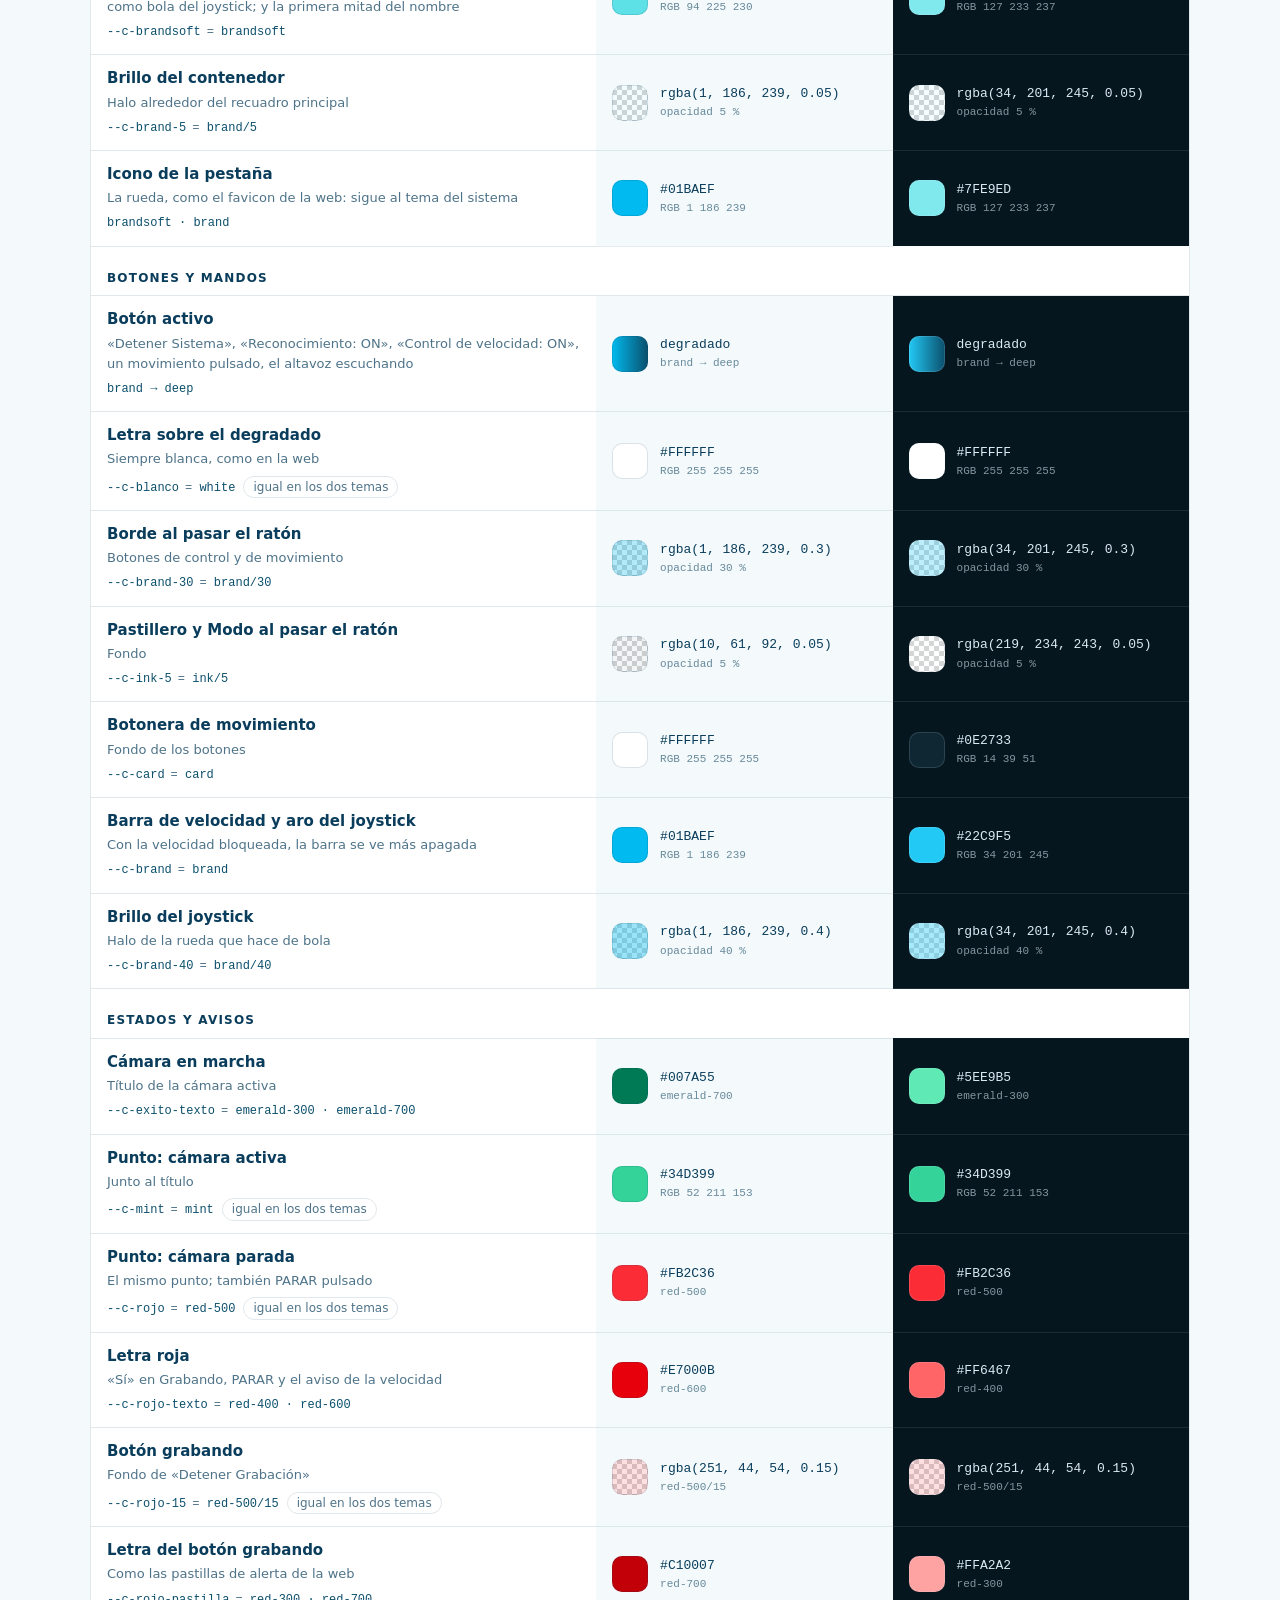
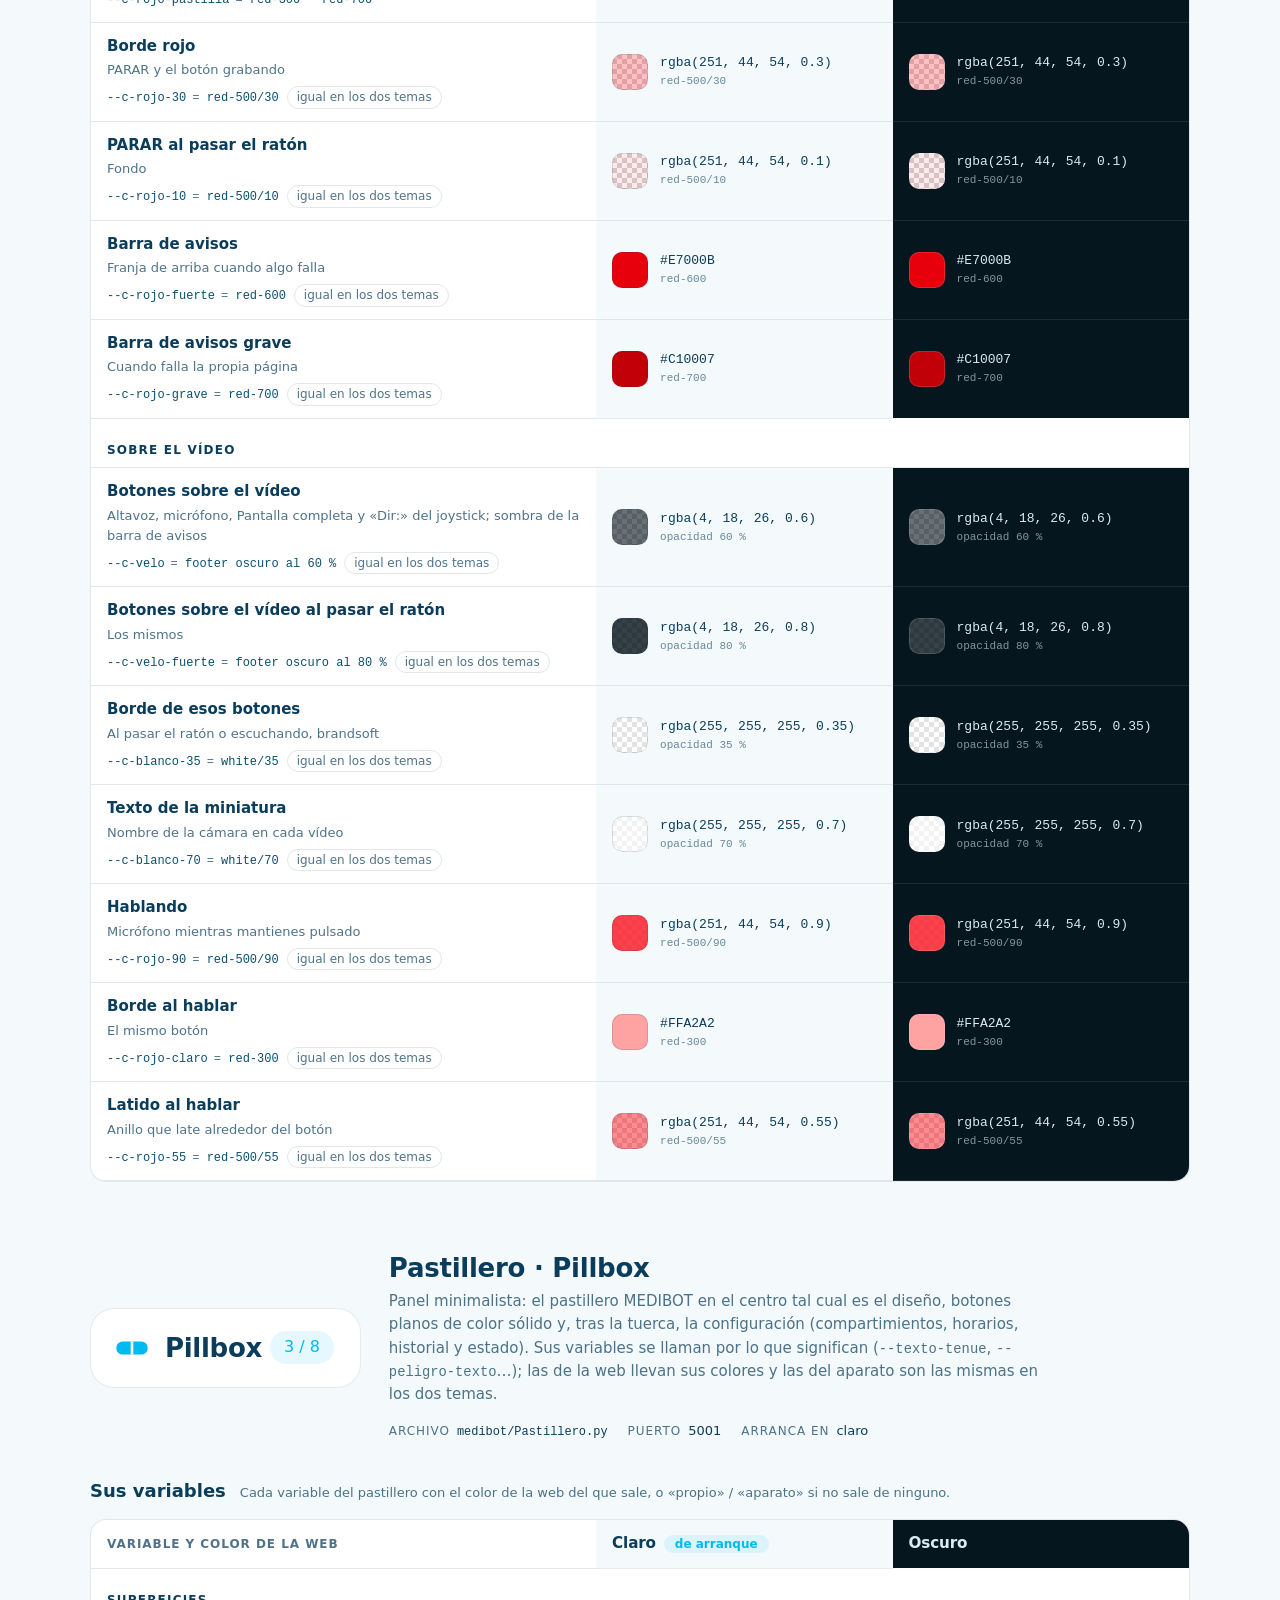
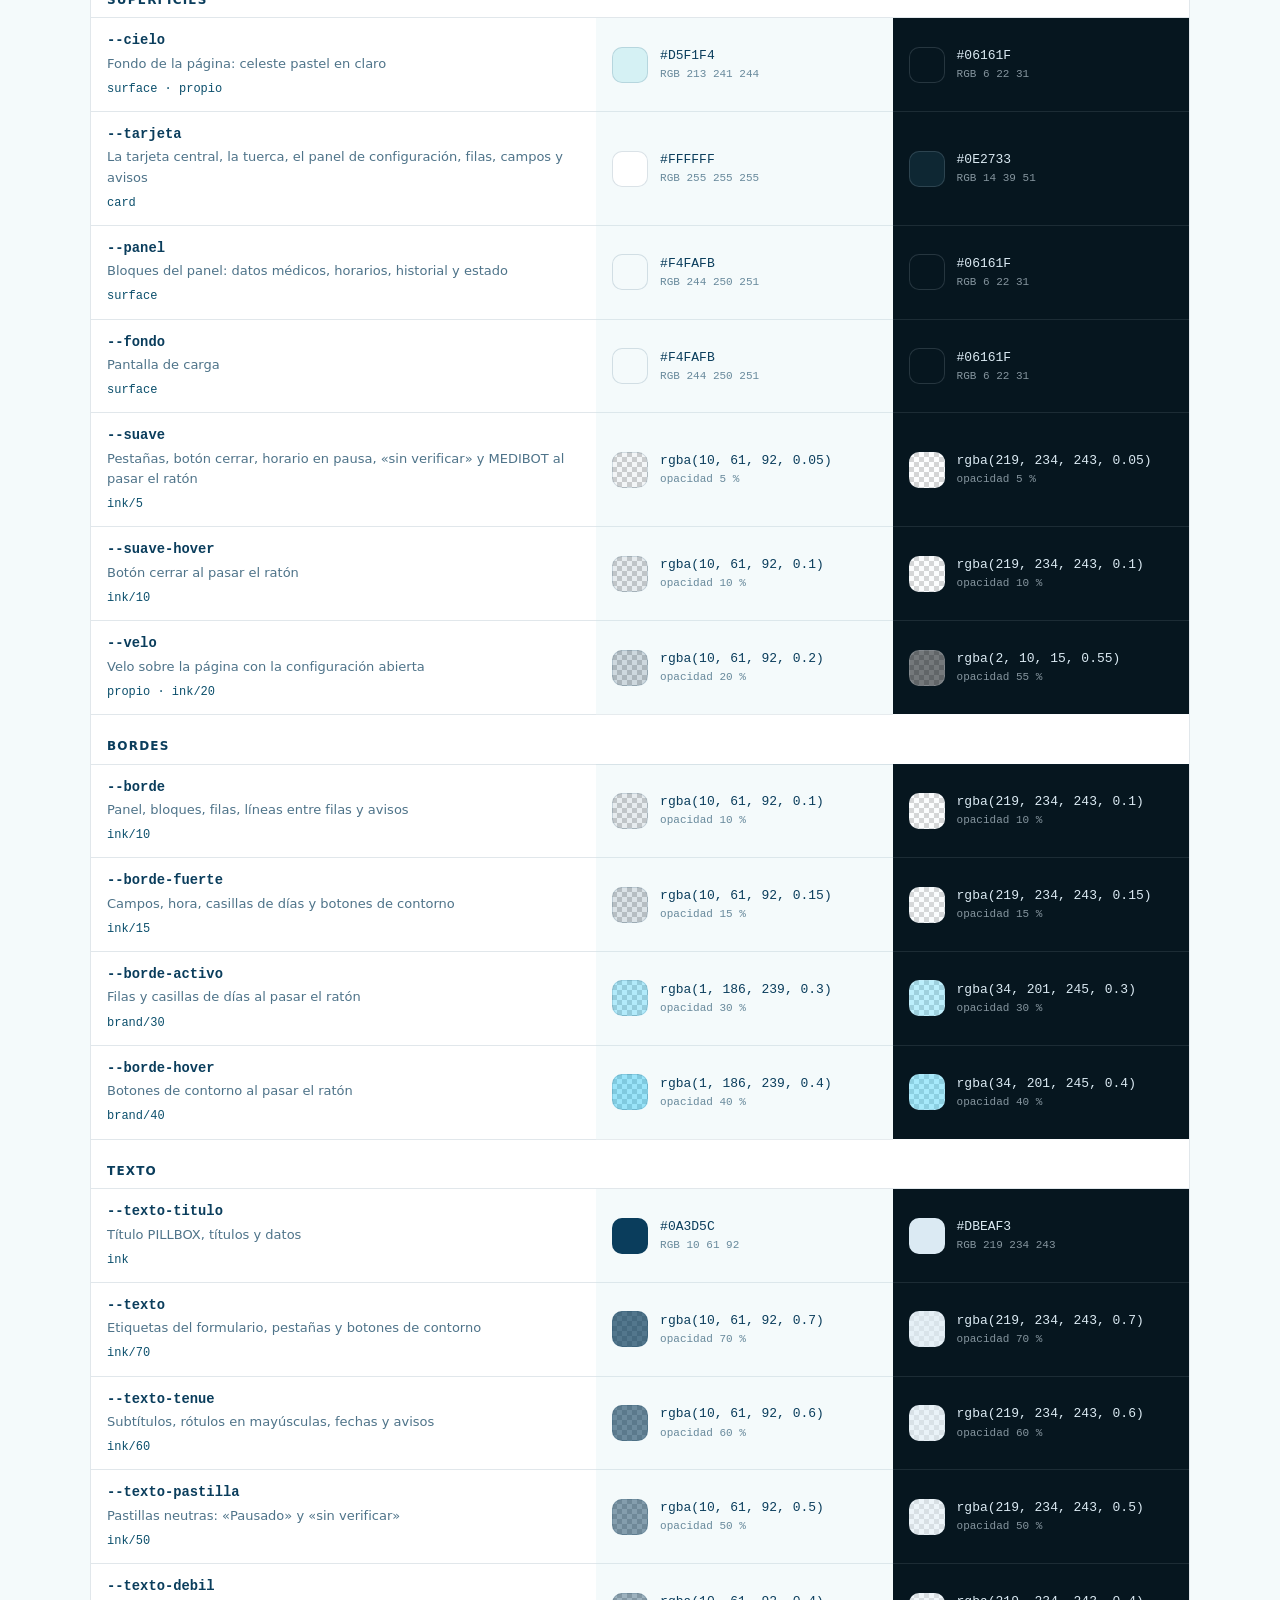
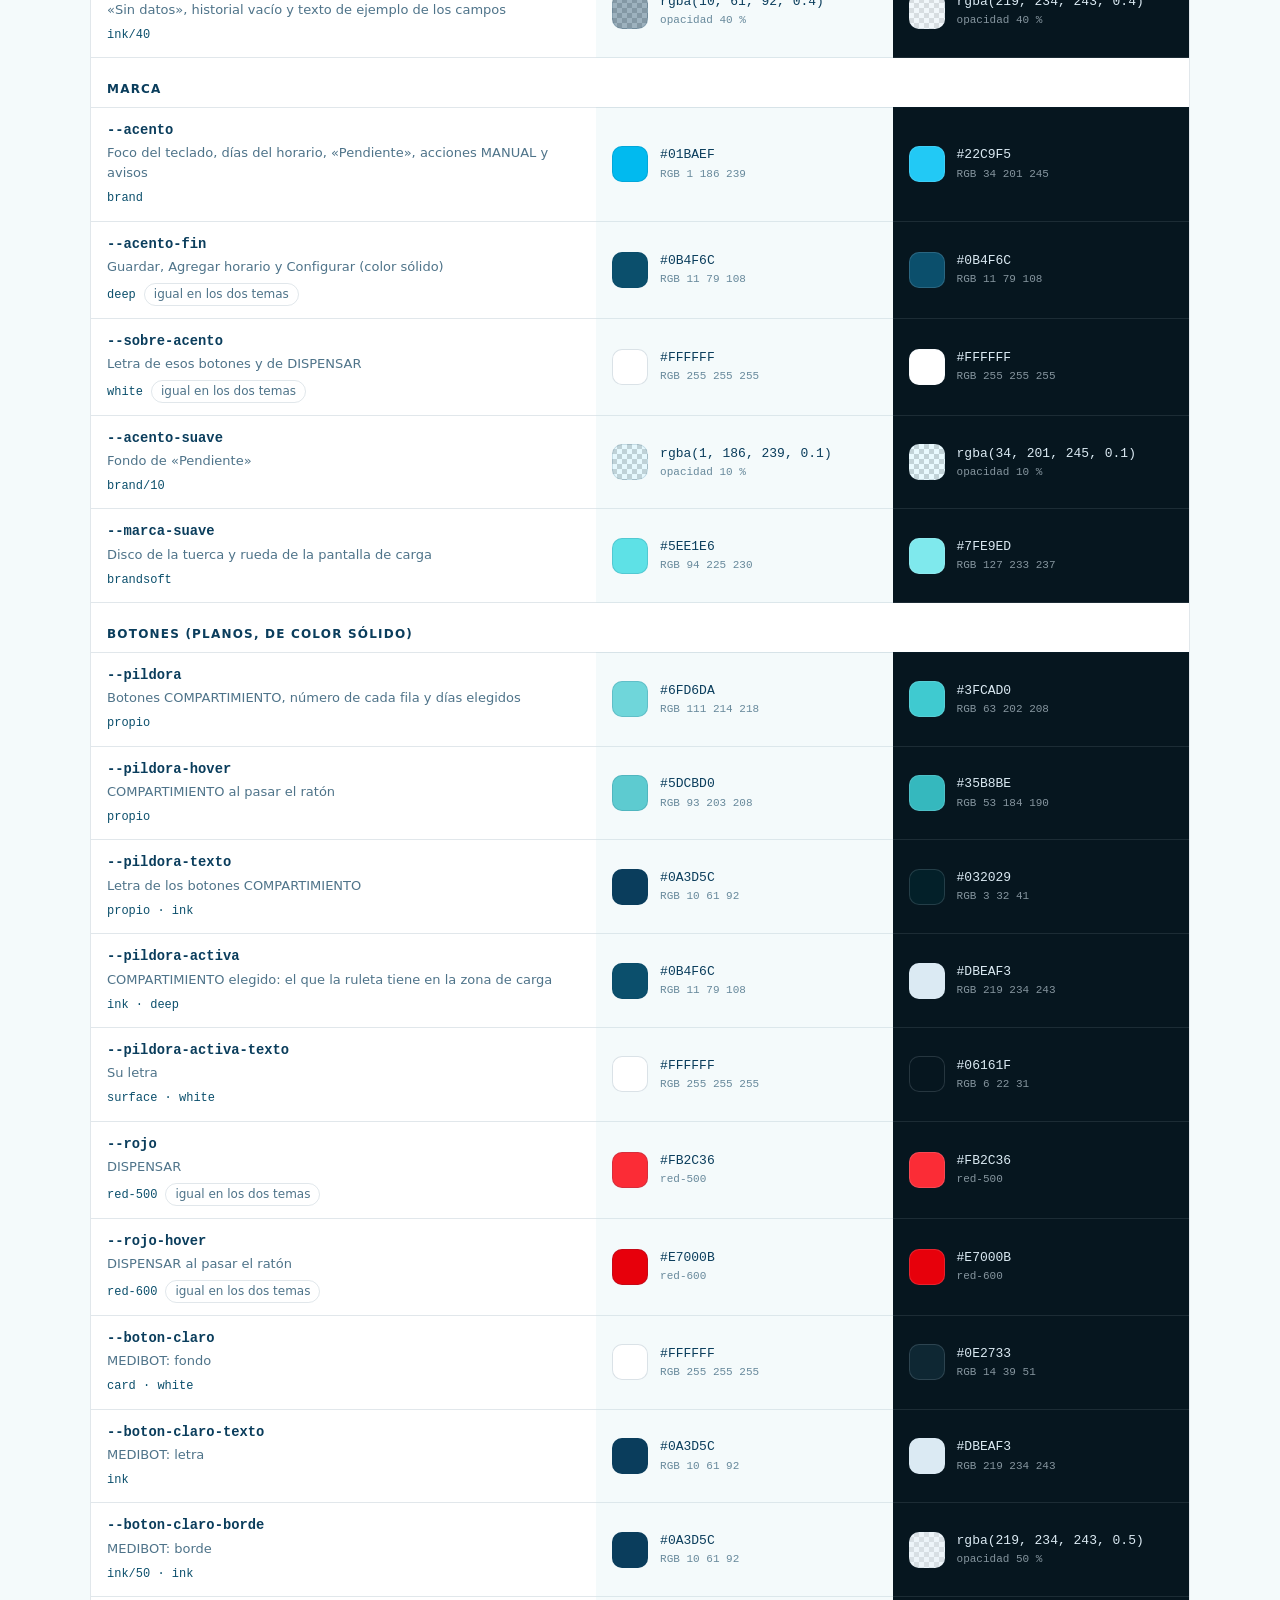
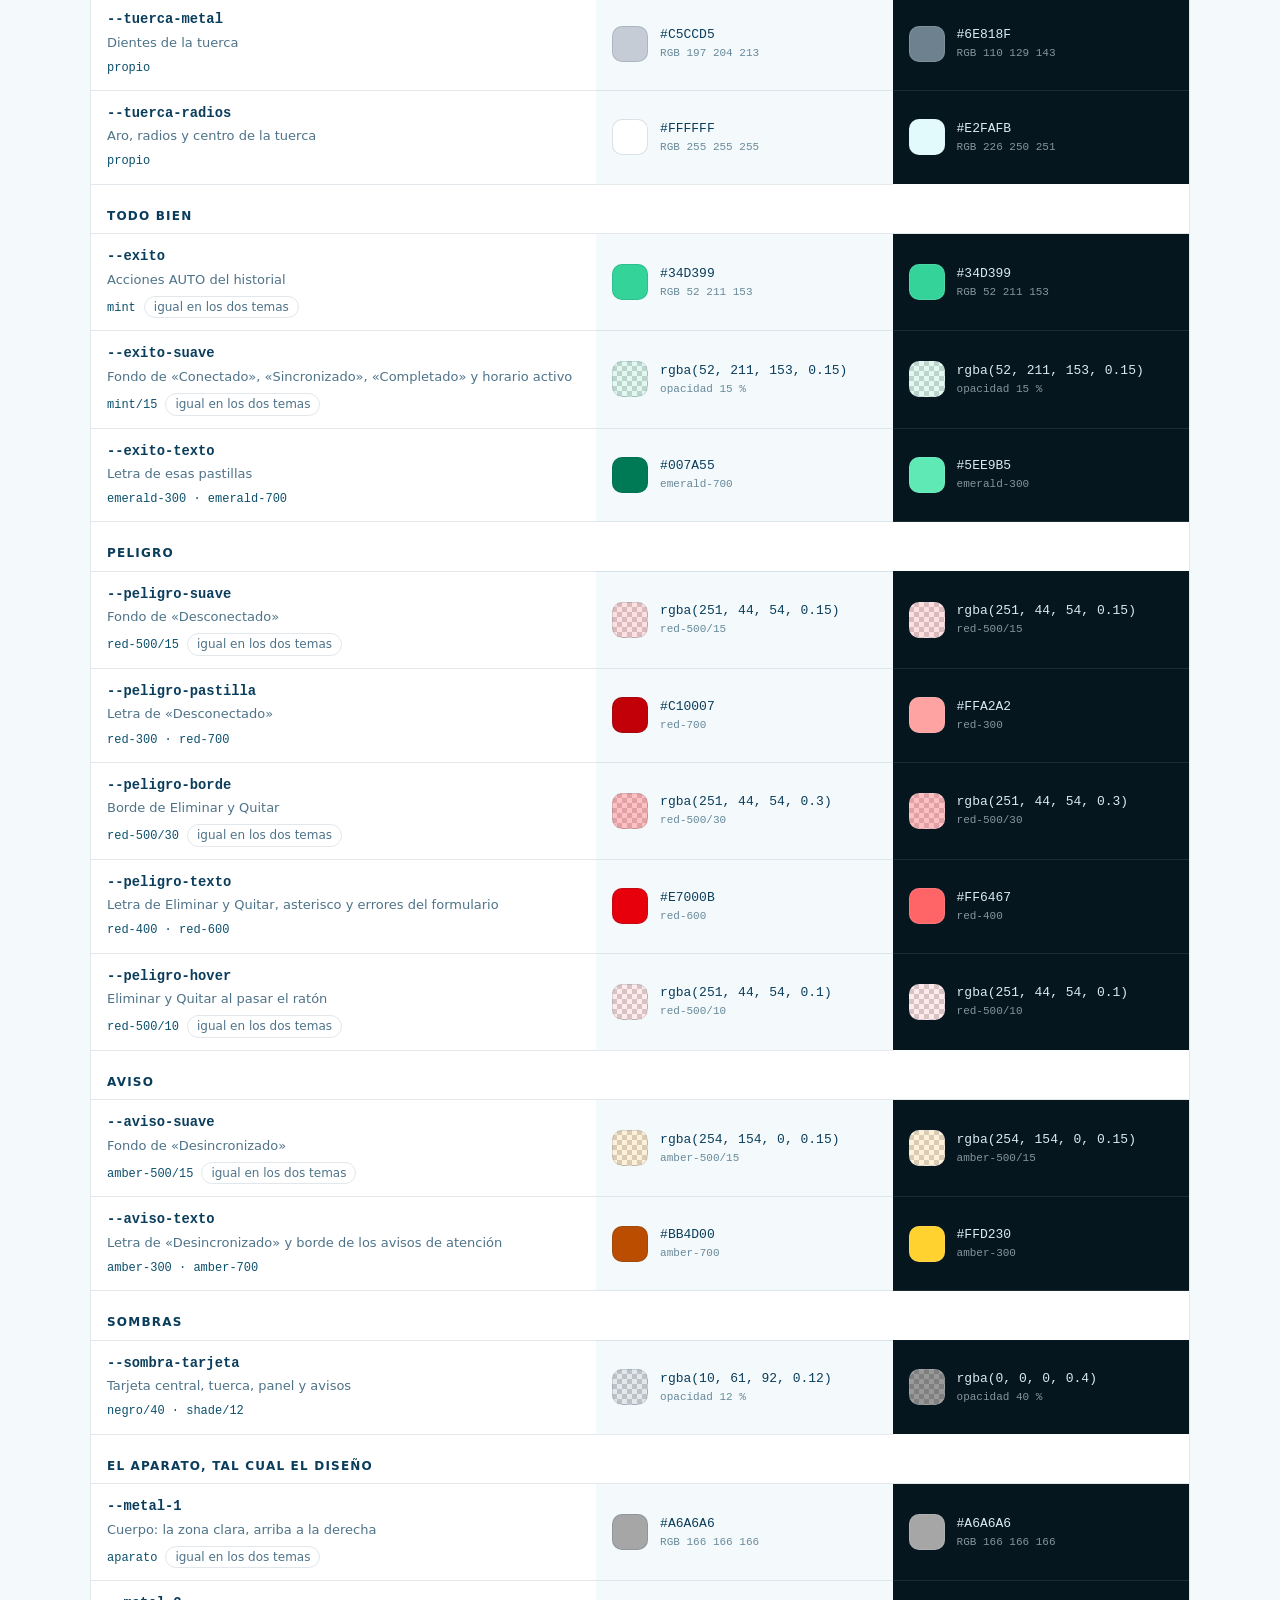
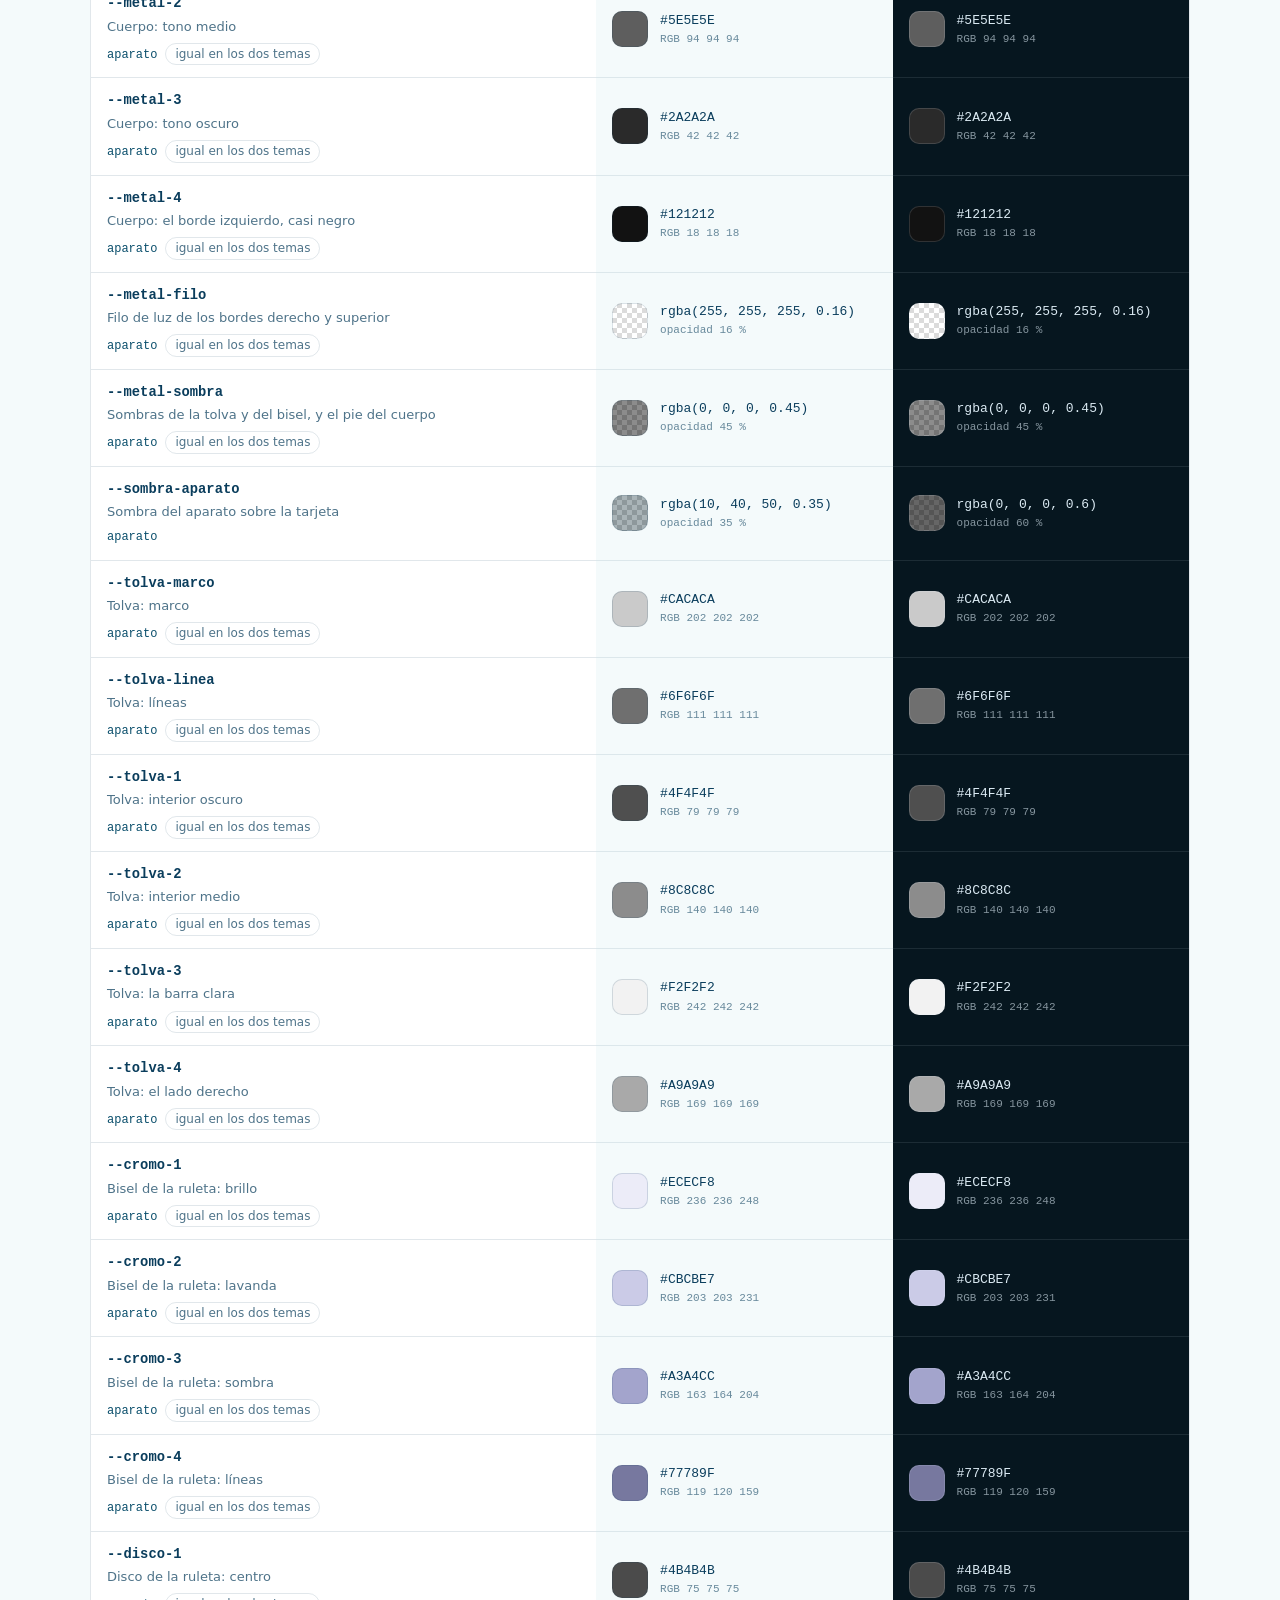
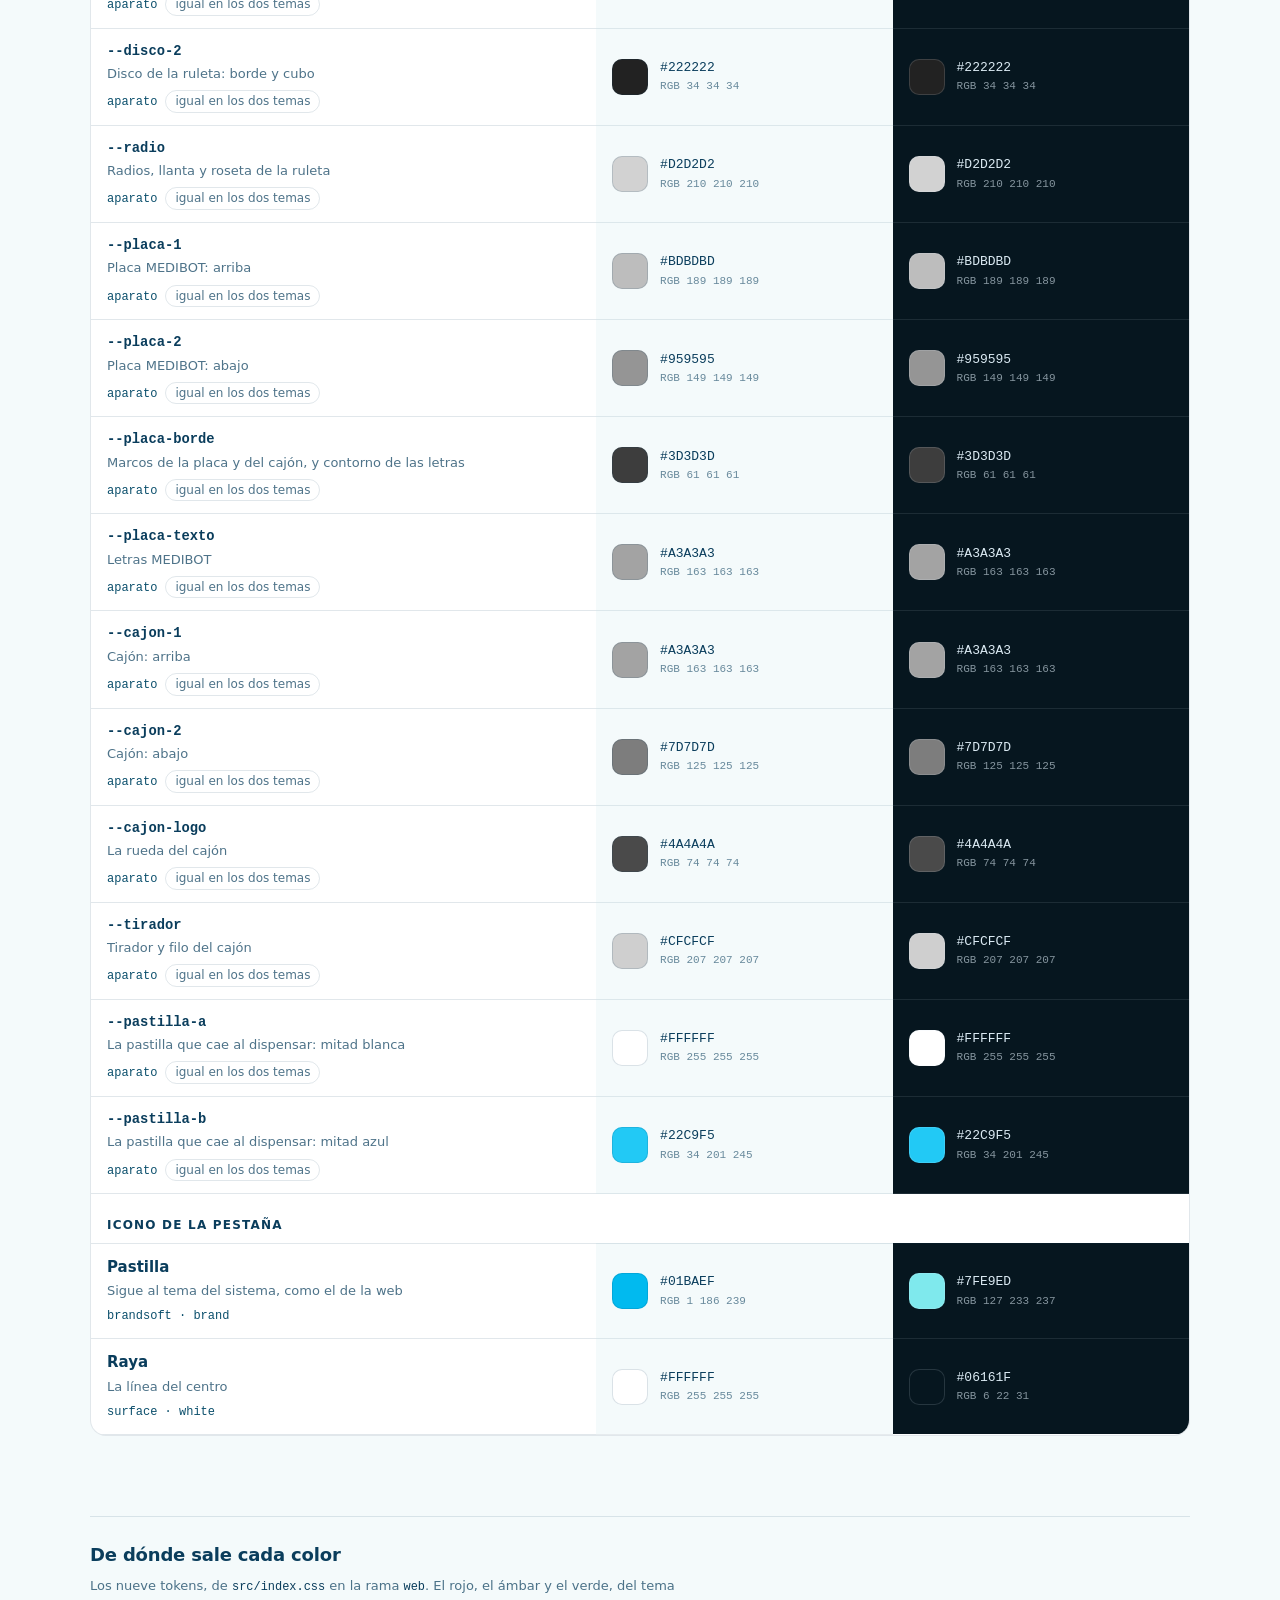
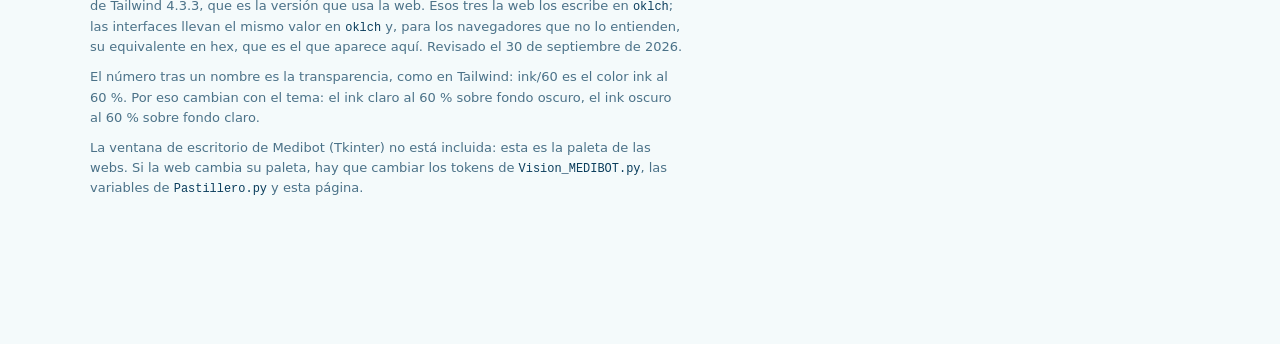
==== commit 25e692e7: "Pastillero: nueva interfaz minimalista con el aparato y su ruleta La web del pastillero deja de ser " ====
--- a/paleta/paleta_colores.html
+++ b/paleta/paleta_colores.html
@@ -393,7 +393,7 @@
       </div>
       <div class="meta">
         <h2 id="h-pastillero">Pastillero · Pillbox</h2>
-        <p>Compartimientos, horarios de dispensado automático e historial. Conserva sus variables por lo que significan (<code>--texto-tenue</code>, <code>--peligro-texto</code>…), ahora con los colores de la web.</p>
+        <p>Panel minimalista: el pastillero MEDIBOT en el centro tal cual es el diseño, botones planos de color sólido y, tras la tuerca, la configuración (compartimientos, horarios, historial y estado). Sus variables se llaman por lo que significan (<code>--texto-tenue</code>, <code>--peligro-texto</code>…); las de la web llevan sus colores y las del aparato son las mismas en los dos temas.</p>
         <dl class="facts">
           <div><dt>Archivo</dt><dd><code>medibot/Pastillero.py</code></dd></div>
           <div><dt>Puerto</dt><dd>5001</dd></div>
@@ -403,7 +403,7 @@
     </div>
     <div class="block-h">
       <h3>Sus variables</h3>
-      <p>Cada variable del pastillero con el color de la web del que sale.</p>
+      <p>Cada variable del pastillero con el color de la web del que sale, o «propio» / «aparato» si no sale de ninguno.</p>
     </div>
     <div class="table-wrap" id="tabla-pastillero"></div>
   </section>
@@ -475,7 +475,51 @@
     /* El icono de la pestana no sigue al tema de la pagina sino al del
        sistema, como el favicon de la web: brand en claro, brandsoft en oscuro. */
     '--icono':       ['#7FE9ED', '#01BAEF', 'brandsoft · brand'],
-    '--icono-raya':  ['#06161F', '#FFFFFF', 'surface · white']
+    '--icono-raya':  ['#06161F', '#FFFFFF', 'surface · white'],
+
+    /* Propias del pastillero (no salen de un token de la web). */
+    'p:--cielo': ['#06161F', '#D5F1F4', 'surface · propio'],
+    'p:--velo': ['rgba(2, 10, 15, 0.55)', 'rgba(10, 61, 92, 0.2)', 'propio · ink/20'],
+    'p:--pildora': ['#3FCAD0', '#6FD6DA', 'propio'],
+    'p:--pildora-hover': ['#35B8BE', '#5DCBD0', 'propio'],
+    'p:--pildora-texto': ['#032029', '#0A3D5C', 'propio · ink'],
+    'p:--pildora-activa': ['#DBEAF3', '#0B4F6C', 'ink · deep'],
+    'p:--pildora-activa-texto': ['#06161F', '#FFFFFF', 'surface · white'],
+    'p:--boton-claro': ['#0E2733', '#FFFFFF', 'card · white'],
+    'p:--boton-claro-borde': ['rgba(219, 234, 243, 0.5)', '#0A3D5C', 'ink/50 · ink'],
+    'p:--tuerca-metal': ['#6E818F', '#C5CCD5', 'propio'],
+    'p:--tuerca-radios': ['#E2FAFB', '#FFFFFF', 'propio'],
+    'p:--sombra-tarjeta': ['rgba(0, 0, 0, 0.4)', 'rgba(10, 61, 92, 0.12)', 'negro/40 · shade/12'],
+    'p:--metal-1': ['#A6A6A6', '#A6A6A6', 'aparato'],
+    'p:--metal-2': ['#5E5E5E', '#5E5E5E', 'aparato'],
+    'p:--metal-3': ['#2A2A2A', '#2A2A2A', 'aparato'],
+    'p:--metal-4': ['#121212', '#121212', 'aparato'],
+    'p:--metal-filo': ['rgba(255, 255, 255, 0.16)', 'rgba(255, 255, 255, 0.16)', 'aparato'],
+    'p:--metal-sombra': ['rgba(0, 0, 0, 0.45)', 'rgba(0, 0, 0, 0.45)', 'aparato'],
+    'p:--sombra-aparato': ['rgba(0, 0, 0, 0.6)', 'rgba(10, 40, 50, 0.35)', 'aparato'],
+    'p:--tolva-marco': ['#CACACA', '#CACACA', 'aparato'],
+    'p:--tolva-linea': ['#6F6F6F', '#6F6F6F', 'aparato'],
+    'p:--tolva-1': ['#4F4F4F', '#4F4F4F', 'aparato'],
+    'p:--tolva-2': ['#8C8C8C', '#8C8C8C', 'aparato'],
+    'p:--tolva-3': ['#F2F2F2', '#F2F2F2', 'aparato'],
+    'p:--tolva-4': ['#A9A9A9', '#A9A9A9', 'aparato'],
+    'p:--cromo-1': ['#ECECF8', '#ECECF8', 'aparato'],
+    'p:--cromo-2': ['#CBCBE7', '#CBCBE7', 'aparato'],
+    'p:--cromo-3': ['#A3A4CC', '#A3A4CC', 'aparato'],
+    'p:--cromo-4': ['#77789F', '#77789F', 'aparato'],
+    'p:--disco-1': ['#4B4B4B', '#4B4B4B', 'aparato'],
+    'p:--disco-2': ['#222222', '#222222', 'aparato'],
+    'p:--radio': ['#D2D2D2', '#D2D2D2', 'aparato'],
+    'p:--placa-1': ['#BDBDBD', '#BDBDBD', 'aparato'],
+    'p:--placa-2': ['#959595', '#959595', 'aparato'],
+    'p:--placa-borde': ['#3D3D3D', '#3D3D3D', 'aparato'],
+    'p:--placa-texto': ['#A3A3A3', '#A3A3A3', 'aparato'],
+    'p:--cajon-1': ['#A3A3A3', '#A3A3A3', 'aparato'],
+    'p:--cajon-2': ['#7D7D7D', '#7D7D7D', 'aparato'],
+    'p:--cajon-logo': ['#4A4A4A', '#4A4A4A', 'aparato'],
+    'p:--tirador': ['#CFCFCF', '#CFCFCF', 'aparato'],
+    'p:--pastilla-a': ['#FFFFFF', '#FFFFFF', 'aparato'],
+    'p:--pastilla-b': ['#22C9F5', '#22C9F5', 'aparato']
   };
   var DEGRADADOS = {
     marca: { css: function (t) { return 'linear-gradient(to right, ' + v('--c-brand', t) + ', ' + v('--c-deep', t) + ')'; }, k: 'brand → deep' },
@@ -547,32 +591,47 @@
   /* v = variable del pastillero, t = color de la web del que sale. */
   var PASTILLERO = [
     { titulo: 'Superficies', filas: [
-      { v: '--fondo', t: '--c-surface', u: 'Detrás de todo' },
-      { v: '--tarjeta', t: '--c-card', u: 'Recuadro principal, tarjetas de compartimiento, campos y casillas de días' },
-      { v: '--panel', t: '--c-surface', u: 'Formulario, datos guardados, historial y horarios' },
-      { v: '--suave', t: '--c-ink-5', u: 'Botones de arriba, «Volver al menu», horario en pausa y pastilla «sin verificar»' },
-      { v: '--suave-hover', t: '--c-ink-10', u: 'Los botones de arriba al pasar el ratón' }
+      { v: '--cielo', t: 'p:--cielo', u: 'Fondo de la página: celeste pastel en claro' },
+      { v: '--tarjeta', t: '--c-card', u: 'La tarjeta central, la tuerca, el panel de configuración, filas, campos y avisos' },
+      { v: '--panel', t: '--c-surface', u: 'Bloques del panel: datos médicos, horarios, historial y estado' },
+      { v: '--fondo', t: '--c-surface', u: 'Pantalla de carga' },
+      { v: '--suave', t: '--c-ink-5', u: 'Pestañas, botón cerrar, horario en pausa, «sin verificar» y MEDIBOT al pasar el ratón' },
+      { v: '--suave-hover', t: '--c-ink-10', u: 'Botón cerrar al pasar el ratón' },
+      { v: '--velo', t: 'p:--velo', u: 'Velo sobre la página con la configuración abierta' }
     ]},
     { titulo: 'Bordes', filas: [
-      { v: '--borde', t: '--c-ink-10', u: 'Tarjetas, paneles y líneas entre filas' },
+      { v: '--borde', t: '--c-ink-10', u: 'Panel, bloques, filas, líneas entre filas y avisos' },
       { v: '--borde-fuerte', t: '--c-ink-15', u: 'Campos, hora, casillas de días y botones de contorno' },
-      { v: '--borde-activo', t: '--c-brand-30', u: 'Tarjeta de compartimiento y casillas al pasar el ratón' },
-      { v: '--borde-hover', t: '--c-brand-40', u: 'Editar, Cancelar y Pausar al pasar el ratón' }
+      { v: '--borde-activo', t: '--c-brand-30', u: 'Filas y casillas de días al pasar el ratón' },
+      { v: '--borde-hover', t: '--c-brand-40', u: 'Botones de contorno al pasar el ratón' }
     ]},
     { titulo: 'Texto', filas: [
-      { v: '--texto-titulo', t: '--c-ink', u: 'Títulos, número de compartimiento, datos guardados y letra de los botones de arriba' },
-      { v: '--texto', t: '--c-ink-70', u: 'Texto normal, etiquetas del formulario y botones de contorno' },
-      { v: '--texto-tenue', t: '--c-ink-60', u: 'Subtítulos, etiquetas en mayúsculas, fechas y avisos' },
+      { v: '--texto-titulo', t: '--c-ink', u: 'Título PILLBOX, títulos y datos' },
+      { v: '--texto', t: '--c-ink-70', u: 'Etiquetas del formulario, pestañas y botones de contorno' },
+      { v: '--texto-tenue', t: '--c-ink-60', u: 'Subtítulos, rótulos en mayúsculas, fechas y avisos' },
       { v: '--texto-pastilla', t: '--c-ink-50', u: 'Pastillas neutras: «Pausado» y «sin verificar»' },
-      { v: '--texto-debil', t: '--c-ink-40', u: '«Sin datos» y el texto de ejemplo de los campos' }
+      { v: '--texto-debil', t: '--c-ink-40', u: '«Sin datos», historial vacío y texto de ejemplo de los campos' }
     ]},
     { titulo: 'Marca', filas: [
-      { v: '--acento', t: '--c-brand', u: 'Contador, «Pendiente», días del horario, campo activo, acciones MANUAL' },
-      { v: '--acento-fin', t: '--c-deep', u: 'Final del degradado' },
-      { v: 'Botón principal', t: 'marca', u: 'Dispensar, Completado y Agregar horario' },
-      { v: '--sobre-acento', t: '--c-blanco', u: 'Letra de esos botones' },
-      { v: '--acento-suave', t: '--c-brand-10', u: 'Fondo del contador y de «Pendiente»' },
-      { v: '--marca-suave', t: '--c-brandsoft', u: 'La rueda y «MEDI» de la pantalla de carga' }
+      { v: '--acento', t: '--c-brand', u: 'Foco del teclado, días del horario, «Pendiente», acciones MANUAL y avisos' },
+      { v: '--acento-fin', t: '--c-deep', u: 'Guardar, Agregar horario y Configurar (color sólido)' },
+      { v: '--sobre-acento', t: '--c-blanco', u: 'Letra de esos botones y de DISPENSAR' },
+      { v: '--acento-suave', t: '--c-brand-10', u: 'Fondo de «Pendiente»' },
+      { v: '--marca-suave', t: '--c-brandsoft', u: 'Disco de la tuerca y rueda de la pantalla de carga' }
+    ]},
+    { titulo: 'Botones (planos, de color sólido)', filas: [
+      { v: '--pildora', t: 'p:--pildora', u: 'Botones COMPARTIMIENTO, número de cada fila y días elegidos' },
+      { v: '--pildora-hover', t: 'p:--pildora-hover', u: 'COMPARTIMIENTO al pasar el ratón' },
+      { v: '--pildora-texto', t: 'p:--pildora-texto', u: 'Letra de los botones COMPARTIMIENTO' },
+      { v: '--pildora-activa', t: 'p:--pildora-activa', u: 'COMPARTIMIENTO elegido: el que la ruleta tiene en la zona de carga' },
+      { v: '--pildora-activa-texto', t: 'p:--pildora-activa-texto', u: 'Su letra' },
+      { v: '--rojo', t: '--c-rojo', u: 'DISPENSAR' },
+      { v: '--rojo-hover', t: '--c-rojo-fuerte', u: 'DISPENSAR al pasar el ratón' },
+      { v: '--boton-claro', t: 'p:--boton-claro', u: 'MEDIBOT: fondo' },
+      { v: '--boton-claro-texto', t: '--c-ink', u: 'MEDIBOT: letra' },
+      { v: '--boton-claro-borde', t: 'p:--boton-claro-borde', u: 'MEDIBOT: borde' },
+      { v: '--tuerca-metal', t: 'p:--tuerca-metal', u: 'Dientes de la tuerca' },
+      { v: '--tuerca-radios', t: 'p:--tuerca-radios', u: 'Aro, radios y centro de la tuerca' }
     ]},
     { titulo: 'Todo bien', filas: [
       { v: '--exito', t: '--c-mint', u: 'Acciones AUTO del historial' },
@@ -583,16 +642,47 @@
       { v: '--peligro-suave', t: '--c-rojo-15', u: 'Fondo de «Desconectado»' },
       { v: '--peligro-pastilla', t: '--c-rojo-pastilla', u: 'Letra de «Desconectado»' },
       { v: '--peligro-borde', t: '--c-rojo-30', u: 'Borde de Eliminar y Quitar' },
-      { v: '--peligro-texto', t: '--c-rojo-texto', u: 'Letra de Eliminar y Quitar' },
+      { v: '--peligro-texto', t: '--c-rojo-texto', u: 'Letra de Eliminar y Quitar, asterisco y errores del formulario' },
       { v: '--peligro-hover', t: '--c-rojo-10', u: 'Eliminar y Quitar al pasar el ratón' }
     ]},
     { titulo: 'Aviso', filas: [
       { v: '--aviso-suave', t: '--c-ambar-15', u: 'Fondo de «Desincronizado»' },
-      { v: '--aviso-texto', t: '--c-ambar-texto', u: 'Letra de «Desincronizado»' }
+      { v: '--aviso-texto', t: '--c-ambar-texto', u: 'Letra de «Desincronizado» y borde de los avisos de atención' }
     ]},
     { titulo: 'Sombras', filas: [
-      { v: '--sombra', t: '--c-shade-5', u: 'Recuadro principal y tarjetas' },
-      { v: '--sombra-acento', t: '--c-brand-5', u: 'Tarjeta de compartimiento al pasar el ratón' }
+      { v: '--sombra-tarjeta', t: 'p:--sombra-tarjeta', u: 'Tarjeta central, tuerca, panel y avisos' }
+    ]},
+    { titulo: 'El aparato, tal cual el diseño', filas: [
+      { v: '--metal-1', t: 'p:--metal-1', u: 'Cuerpo: la zona clara, arriba a la derecha' },
+      { v: '--metal-2', t: 'p:--metal-2', u: 'Cuerpo: tono medio' },
+      { v: '--metal-3', t: 'p:--metal-3', u: 'Cuerpo: tono oscuro' },
+      { v: '--metal-4', t: 'p:--metal-4', u: 'Cuerpo: el borde izquierdo, casi negro' },
+      { v: '--metal-filo', t: 'p:--metal-filo', u: 'Filo de luz de los bordes derecho y superior' },
+      { v: '--metal-sombra', t: 'p:--metal-sombra', u: 'Sombras de la tolva y del bisel, y el pie del cuerpo' },
+      { v: '--sombra-aparato', t: 'p:--sombra-aparato', u: 'Sombra del aparato sobre la tarjeta' },
+      { v: '--tolva-marco', t: 'p:--tolva-marco', u: 'Tolva: marco' },
+      { v: '--tolva-linea', t: 'p:--tolva-linea', u: 'Tolva: líneas' },
+      { v: '--tolva-1', t: 'p:--tolva-1', u: 'Tolva: interior oscuro' },
+      { v: '--tolva-2', t: 'p:--tolva-2', u: 'Tolva: interior medio' },
+      { v: '--tolva-3', t: 'p:--tolva-3', u: 'Tolva: la barra clara' },
+      { v: '--tolva-4', t: 'p:--tolva-4', u: 'Tolva: el lado derecho' },
+      { v: '--cromo-1', t: 'p:--cromo-1', u: 'Bisel de la ruleta: brillo' },
+      { v: '--cromo-2', t: 'p:--cromo-2', u: 'Bisel de la ruleta: lavanda' },
+      { v: '--cromo-3', t: 'p:--cromo-3', u: 'Bisel de la ruleta: sombra' },
+      { v: '--cromo-4', t: 'p:--cromo-4', u: 'Bisel de la ruleta: líneas' },
+      { v: '--disco-1', t: 'p:--disco-1', u: 'Disco de la ruleta: centro' },
+      { v: '--disco-2', t: 'p:--disco-2', u: 'Disco de la ruleta: borde y cubo' },
+      { v: '--radio', t: 'p:--radio', u: 'Radios, llanta y roseta de la ruleta' },
+      { v: '--placa-1', t: 'p:--placa-1', u: 'Placa MEDIBOT: arriba' },
+      { v: '--placa-2', t: 'p:--placa-2', u: 'Placa MEDIBOT: abajo' },
+      { v: '--placa-borde', t: 'p:--placa-borde', u: 'Marcos de la placa y del cajón, y contorno de las letras' },
+      { v: '--placa-texto', t: 'p:--placa-texto', u: 'Letras MEDIBOT' },
+      { v: '--cajon-1', t: 'p:--cajon-1', u: 'Cajón: arriba' },
+      { v: '--cajon-2', t: 'p:--cajon-2', u: 'Cajón: abajo' },
+      { v: '--cajon-logo', t: 'p:--cajon-logo', u: 'La rueda del cajón' },
+      { v: '--tirador', t: 'p:--tirador', u: 'Tirador y filo del cajón' },
+      { v: '--pastilla-a', t: 'p:--pastilla-a', u: 'La pastilla que cae al dispensar: mitad blanca' },
+      { v: '--pastilla-b', t: 'p:--pastilla-b', u: 'La pastilla que cae al dispensar: mitad azul' }
     ]},
     { titulo: 'Icono de la pestaña', filas: [
       { v: 'Pastilla', t: '--icono', u: 'Sigue al tema del sistema, como el de la web' },
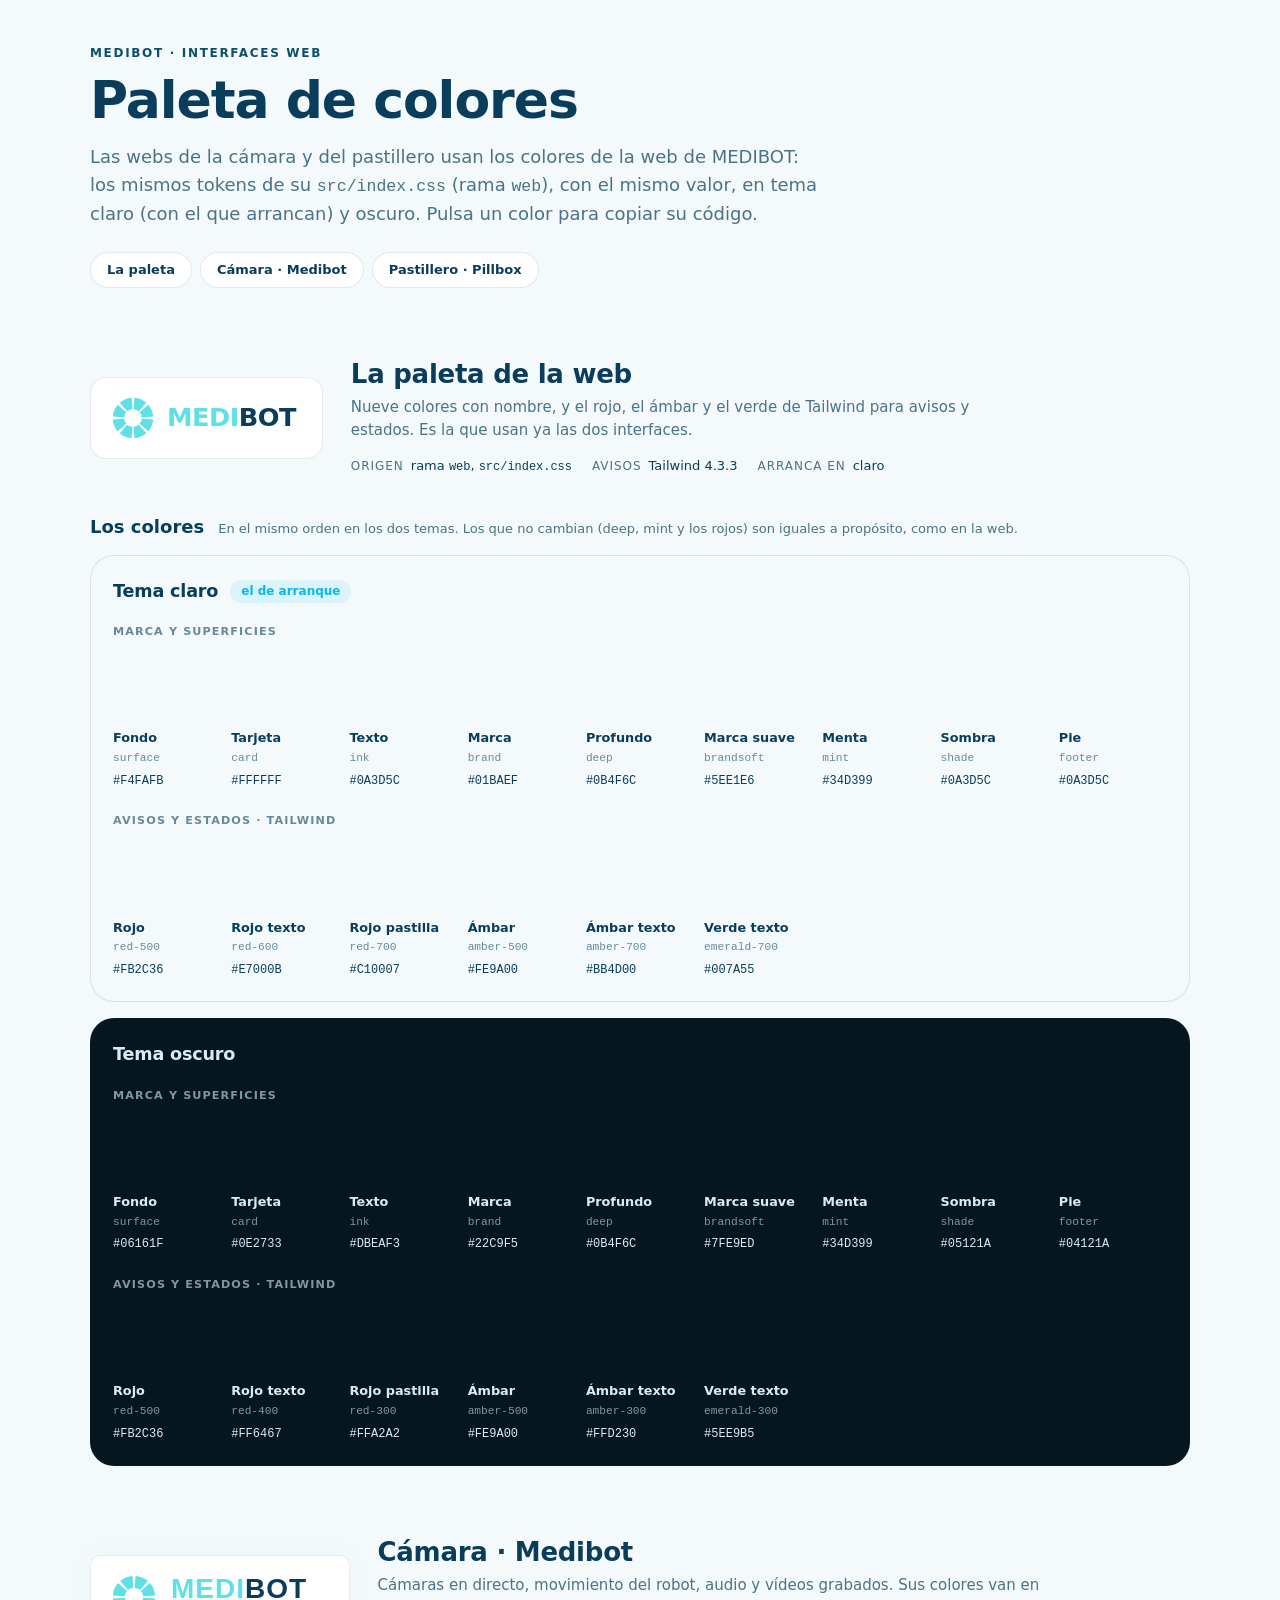
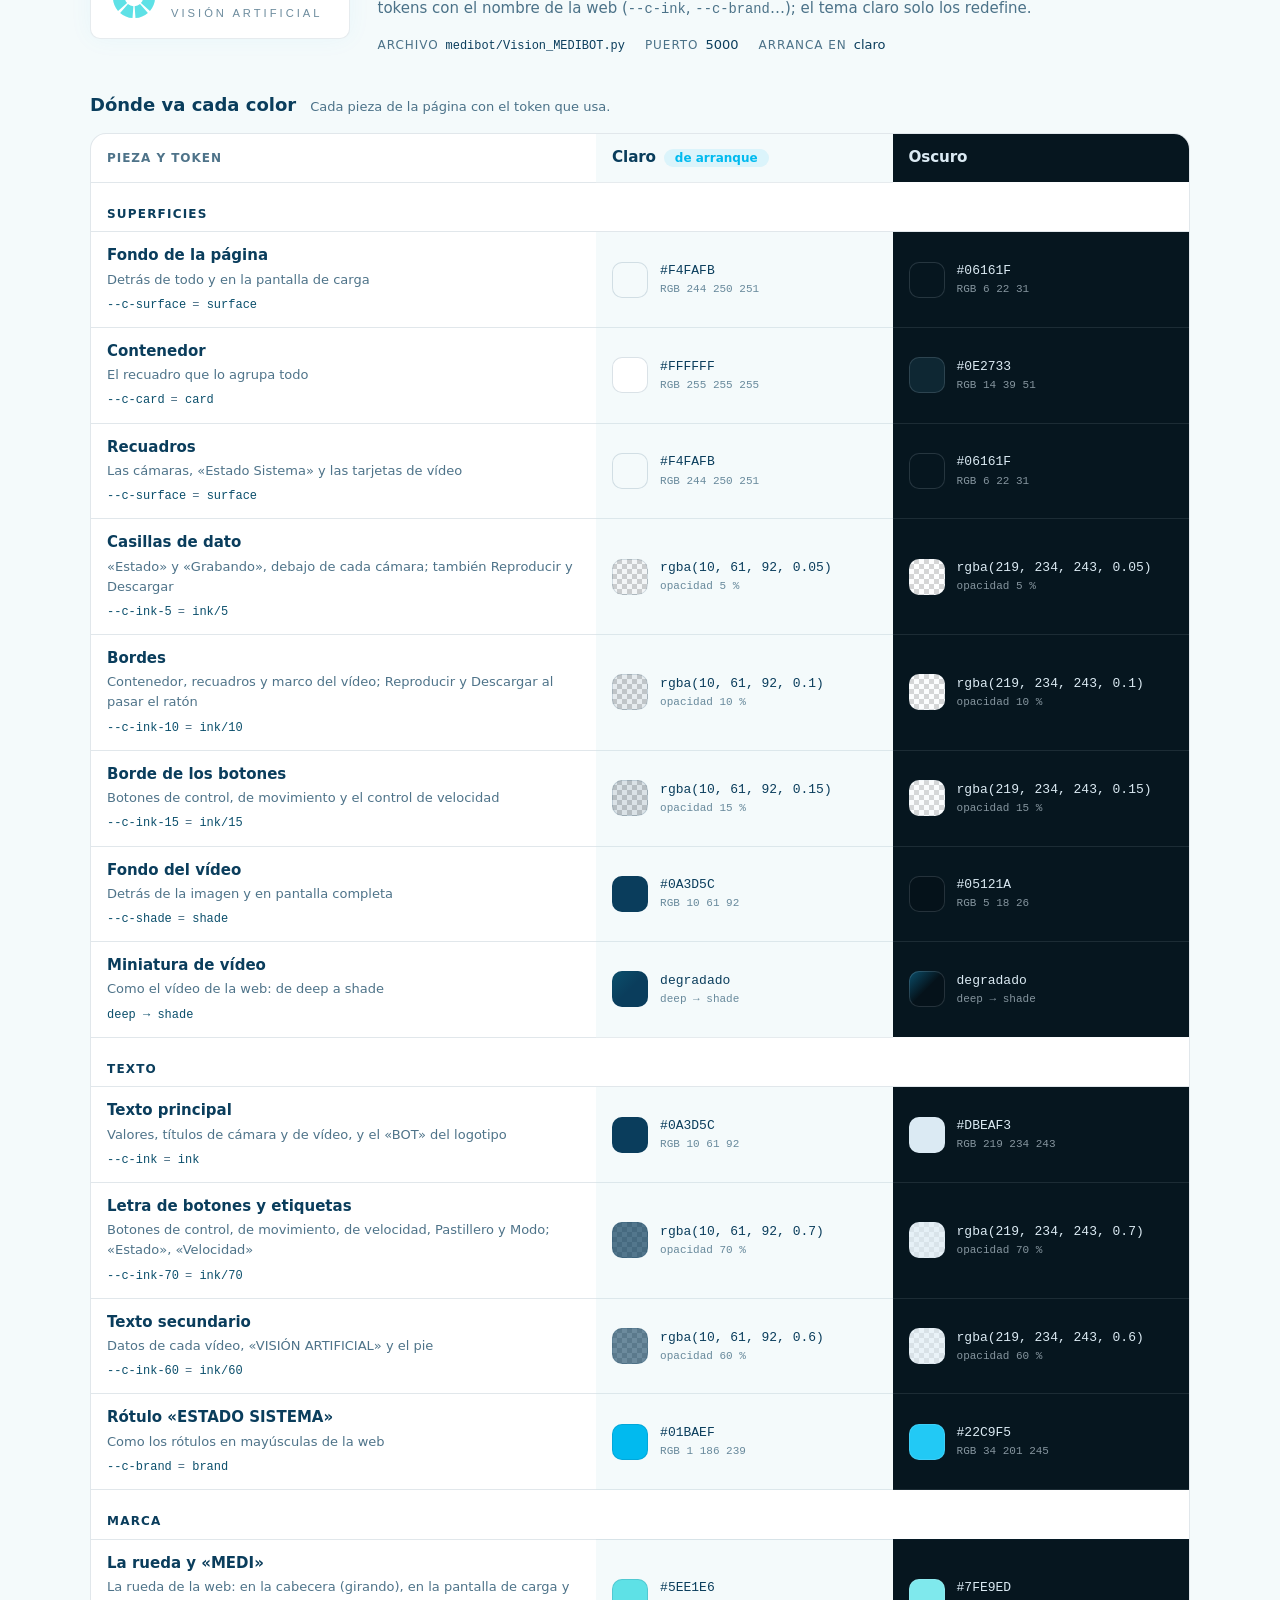
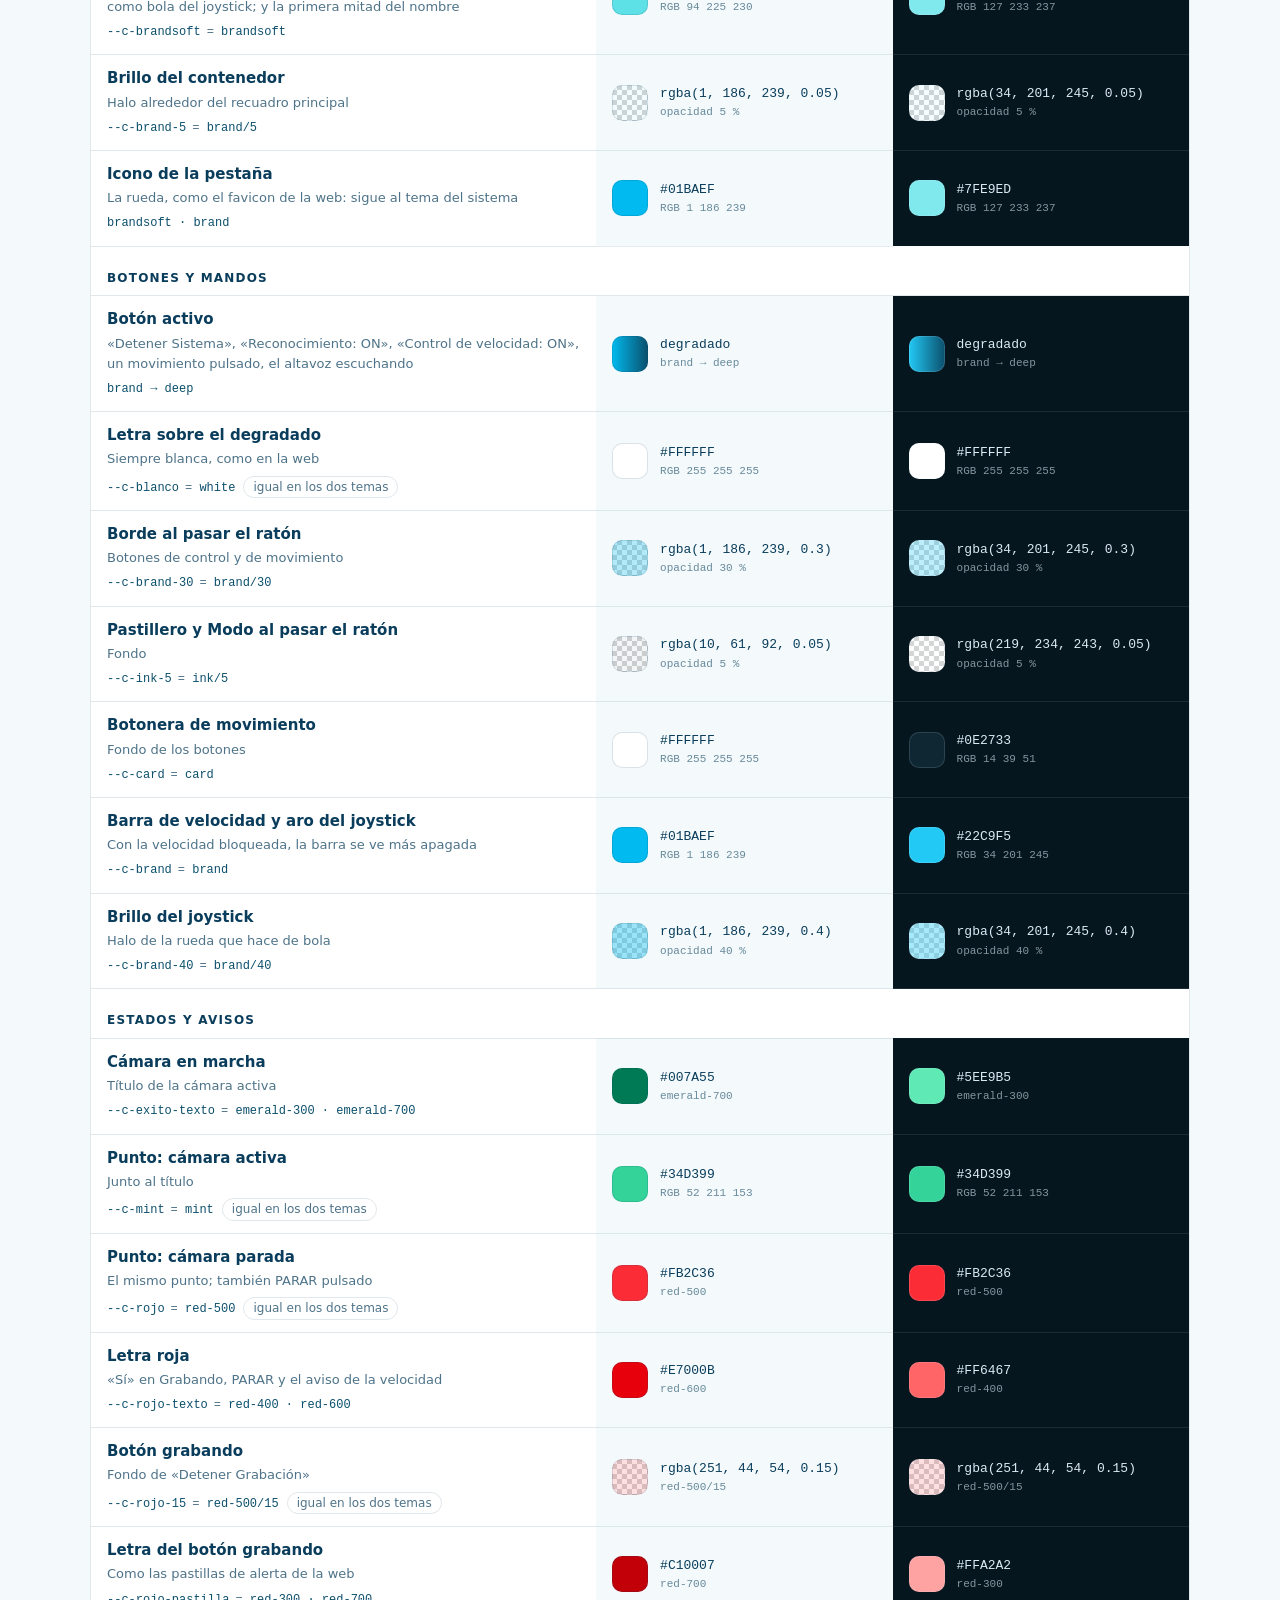
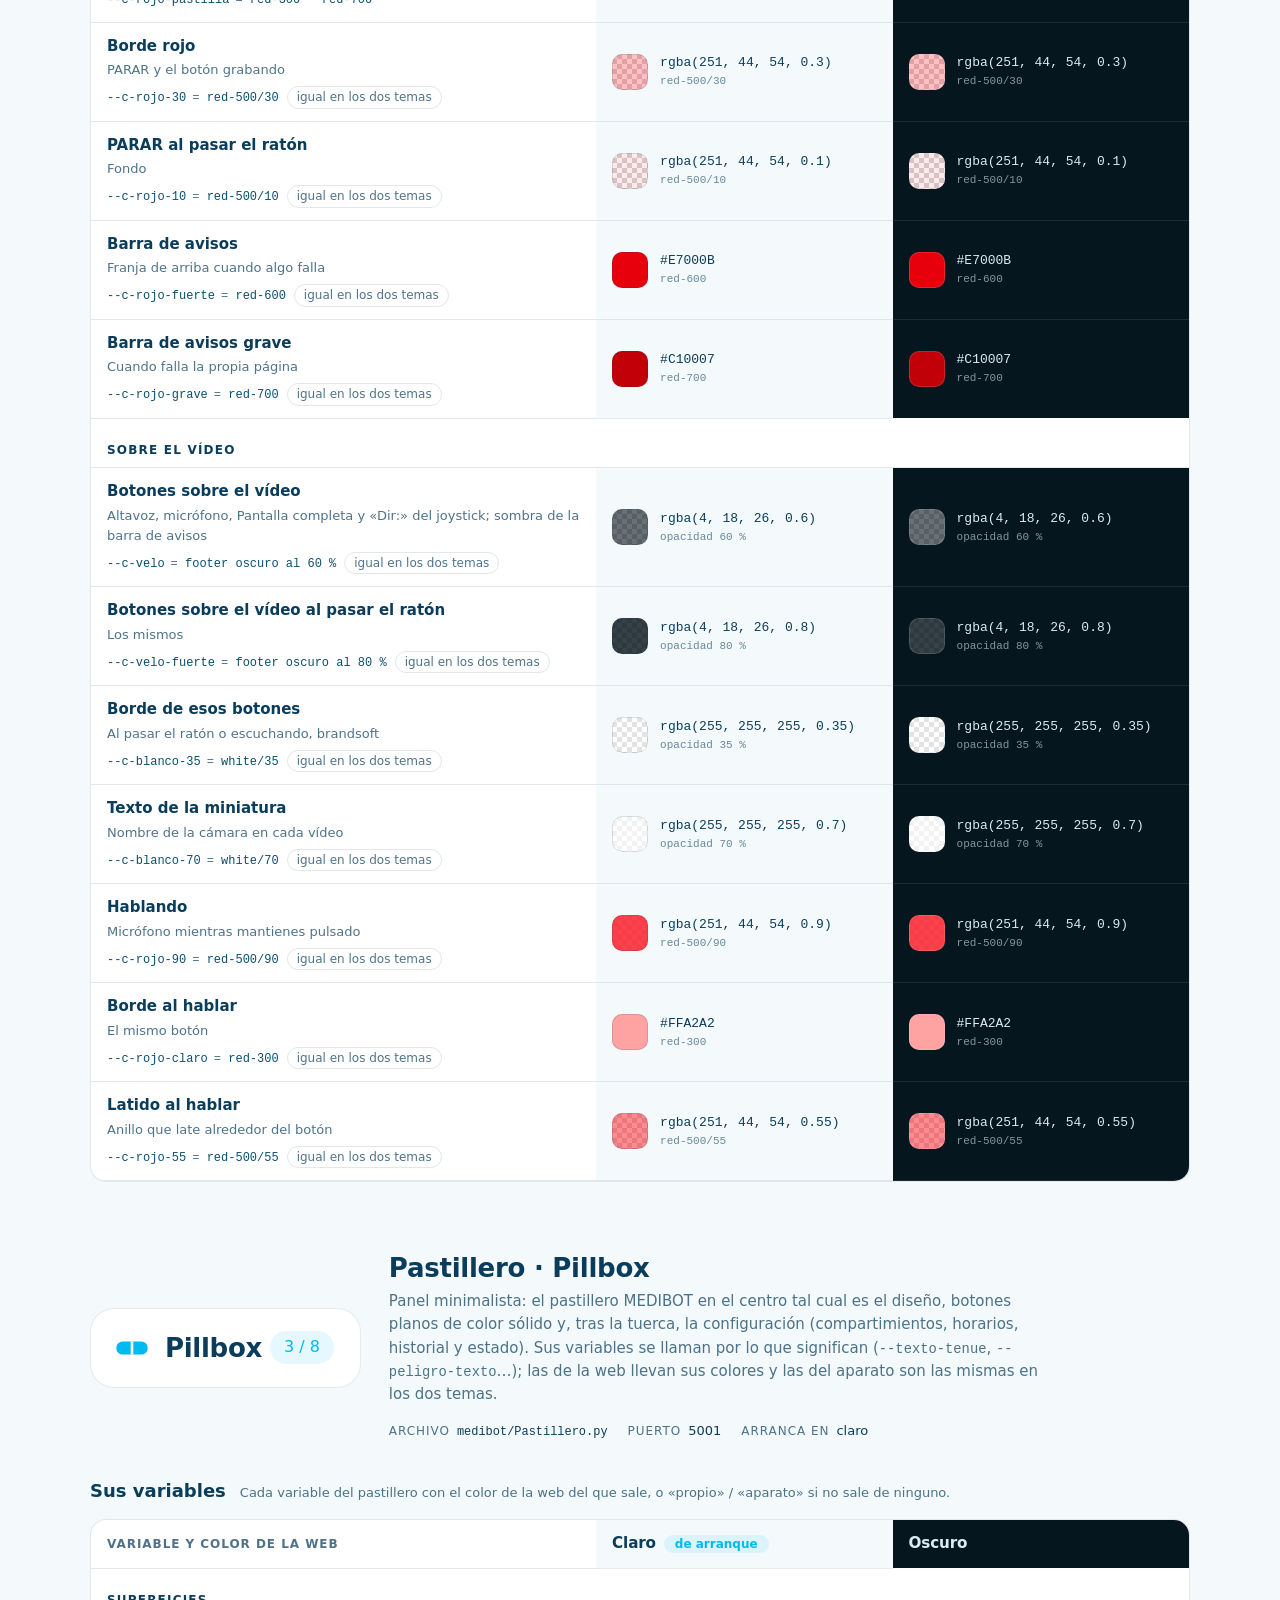
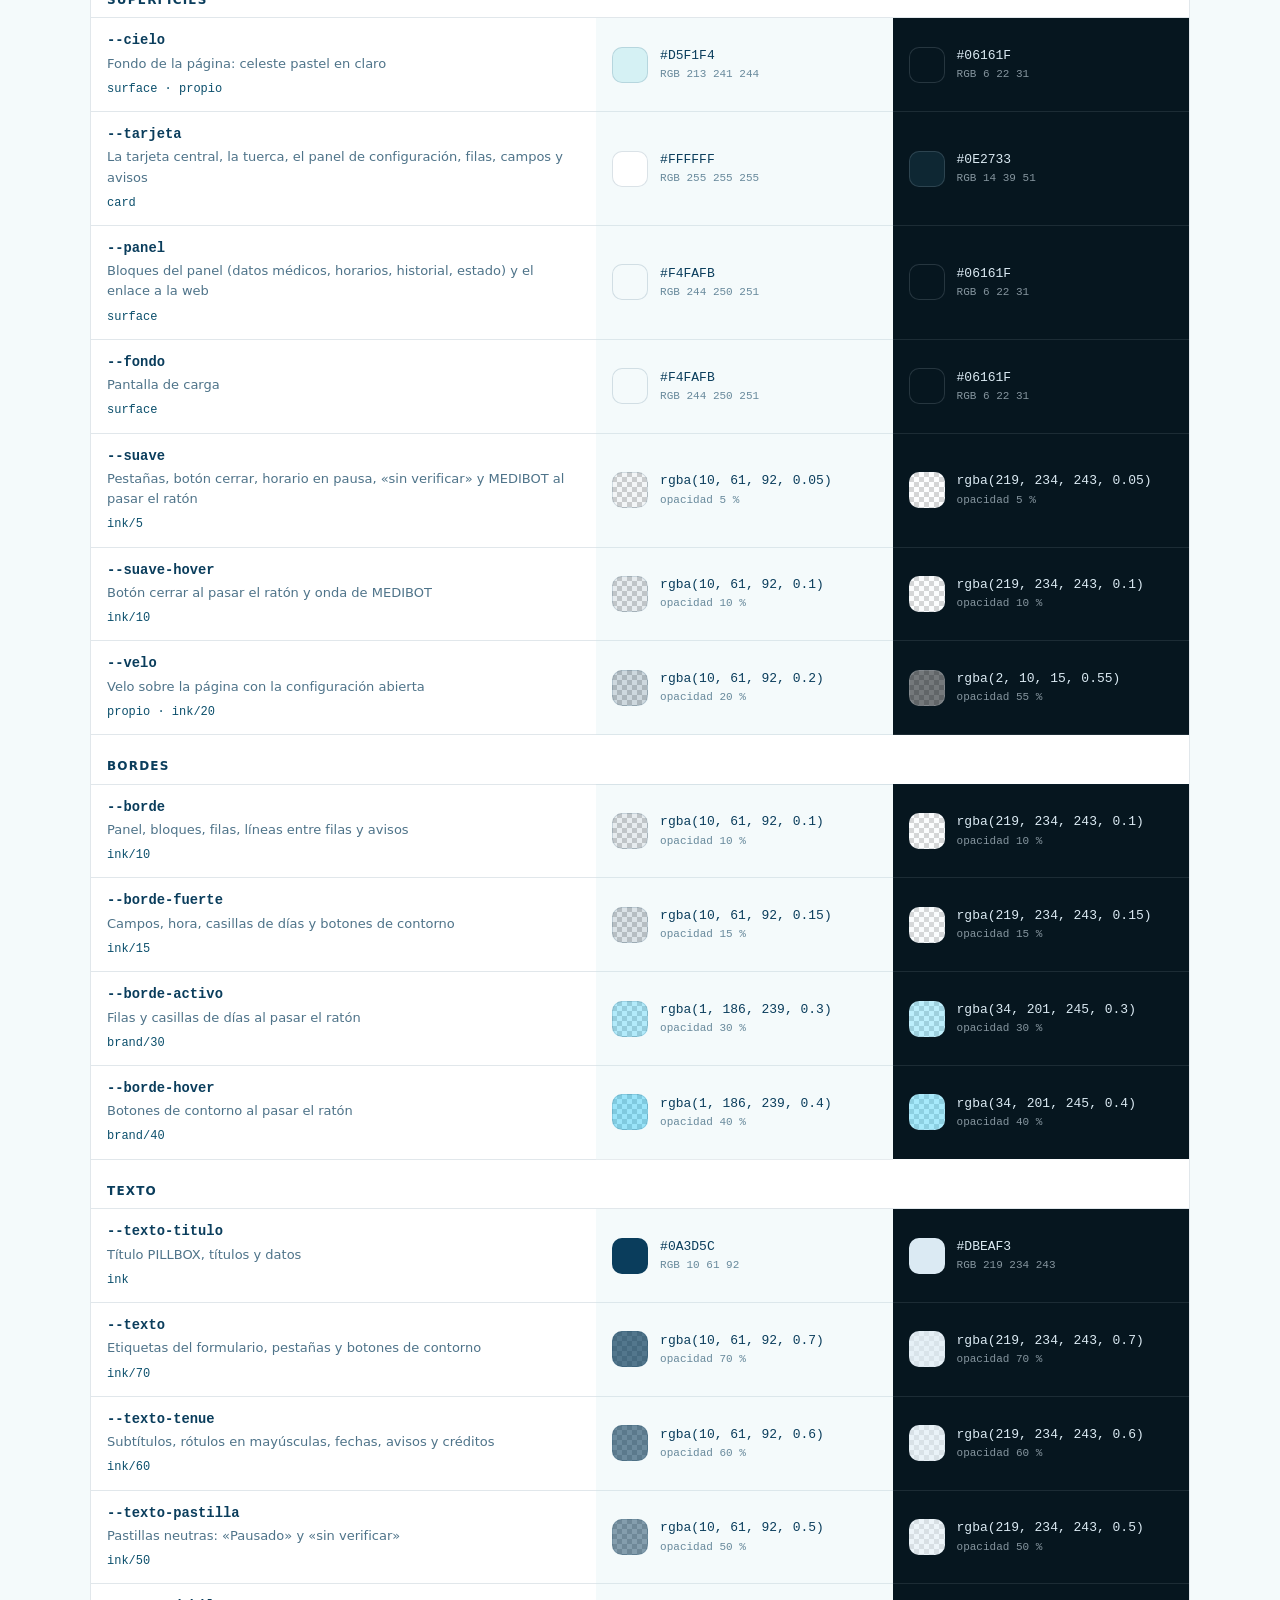
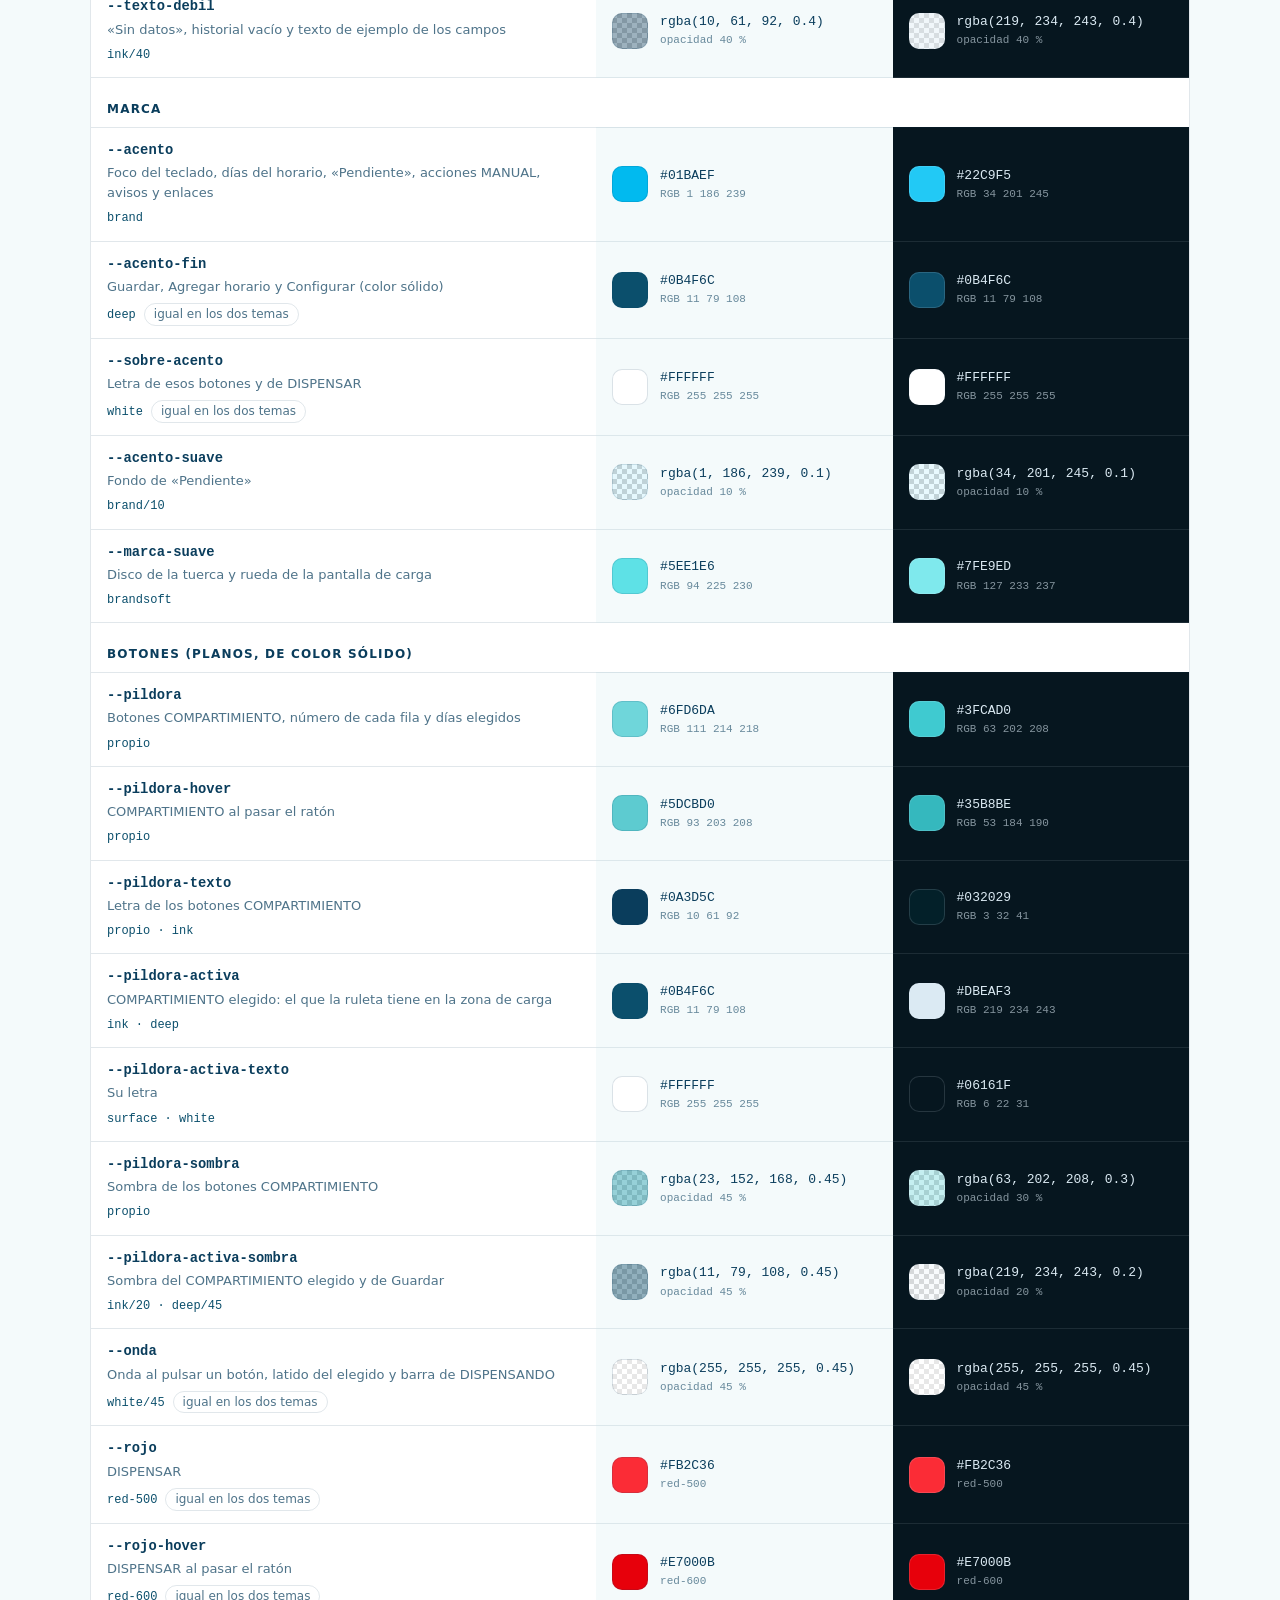
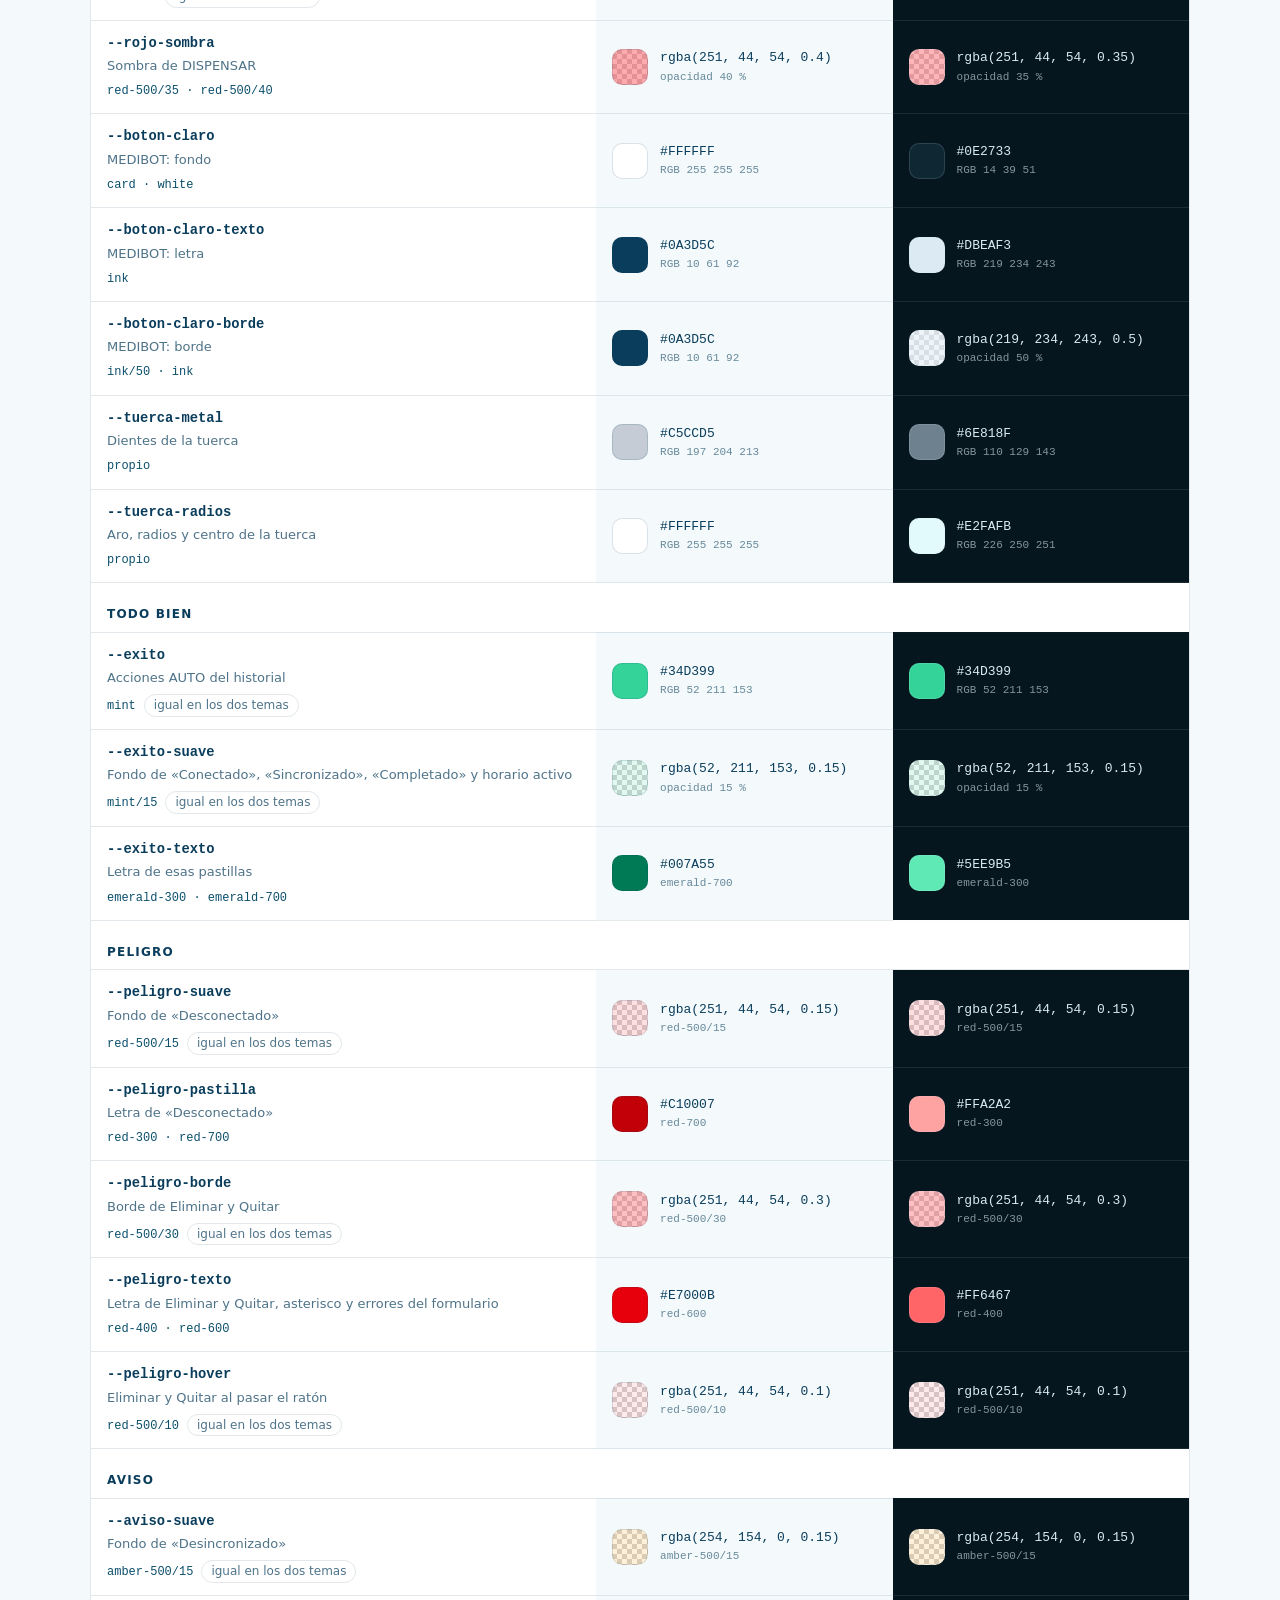
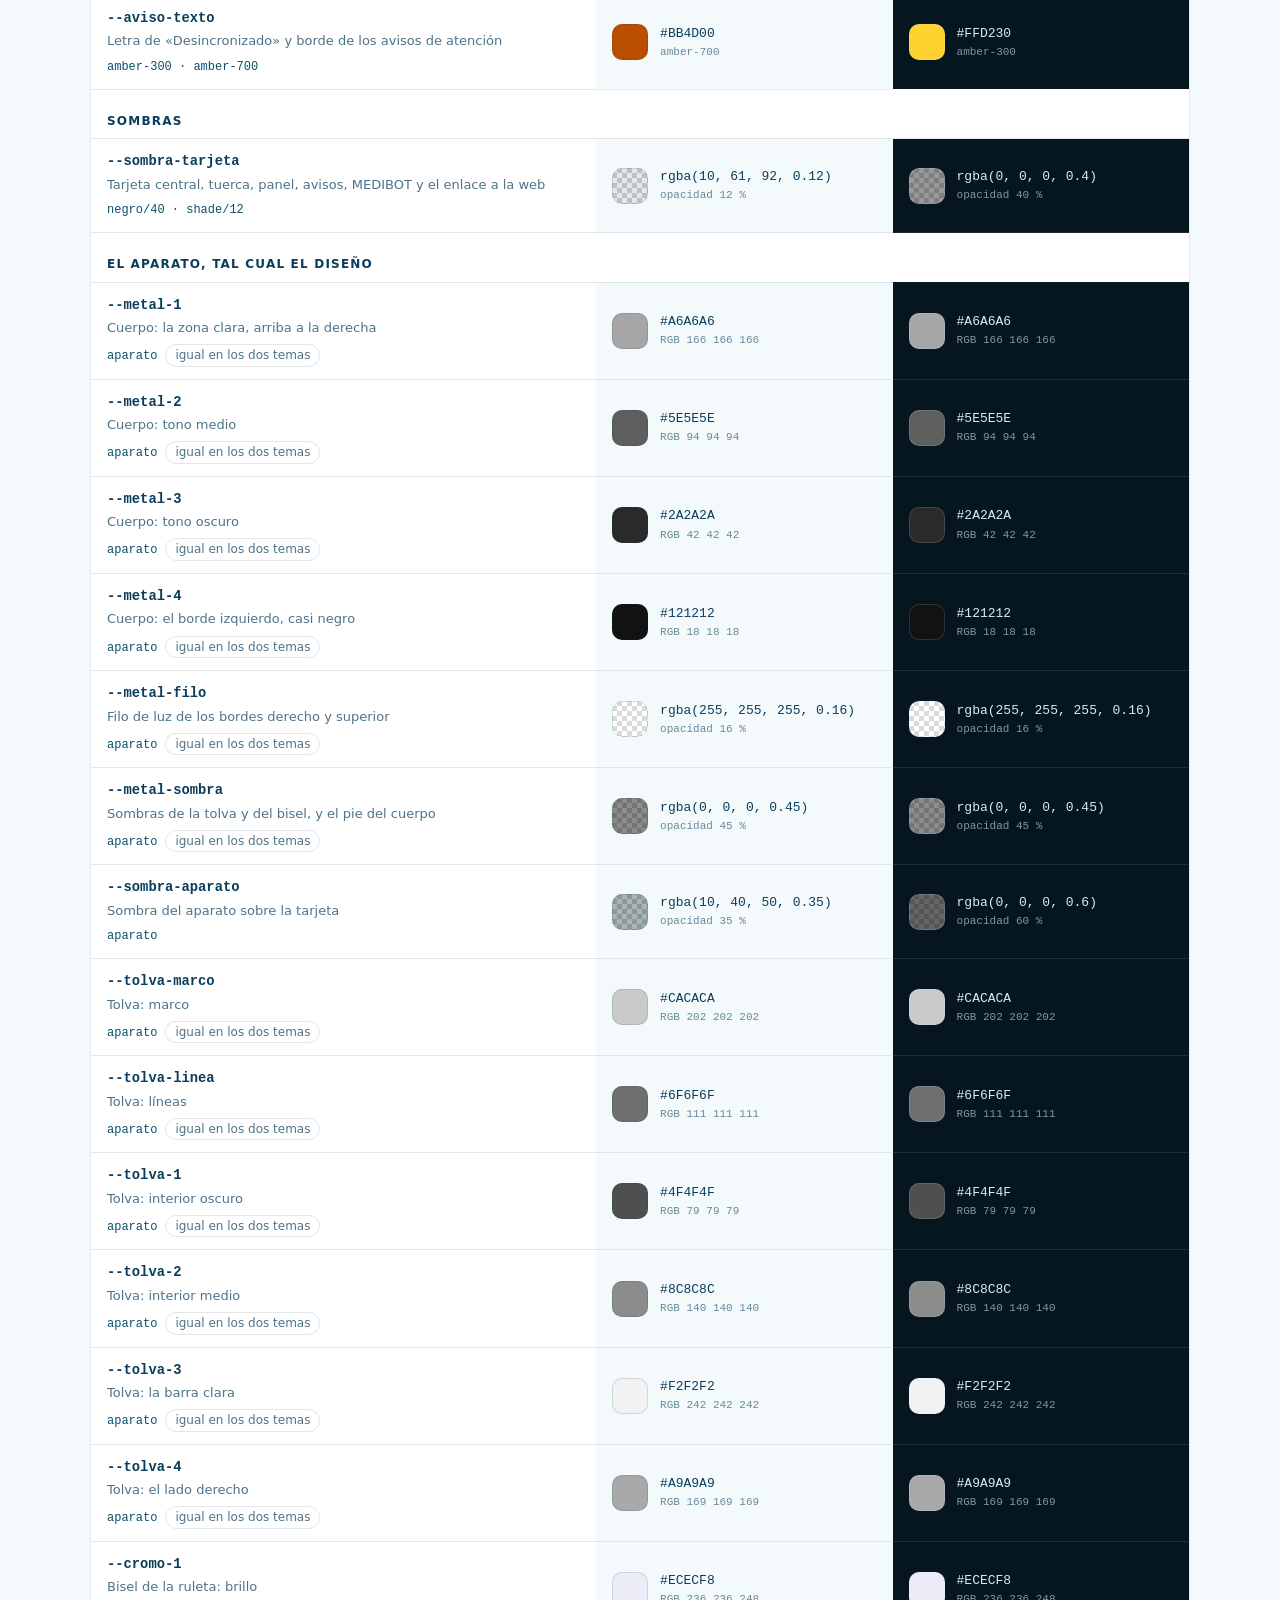
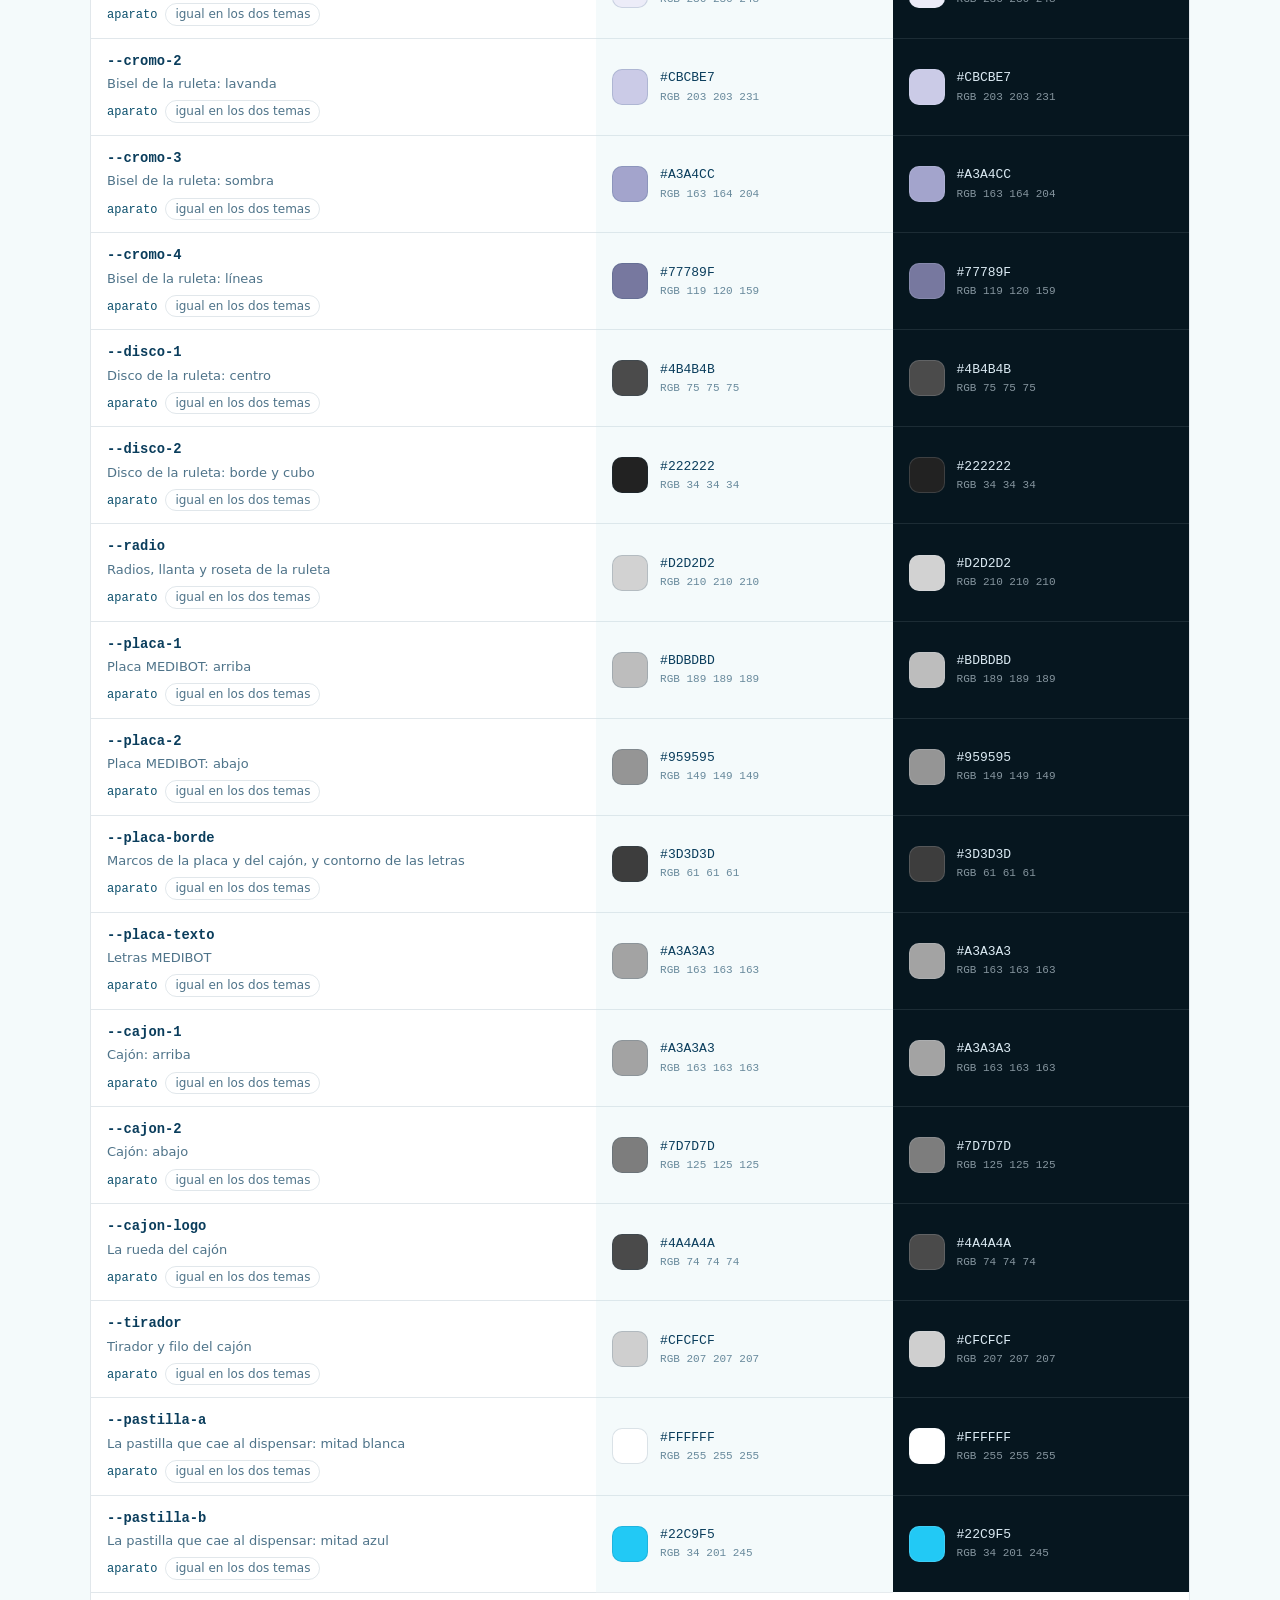
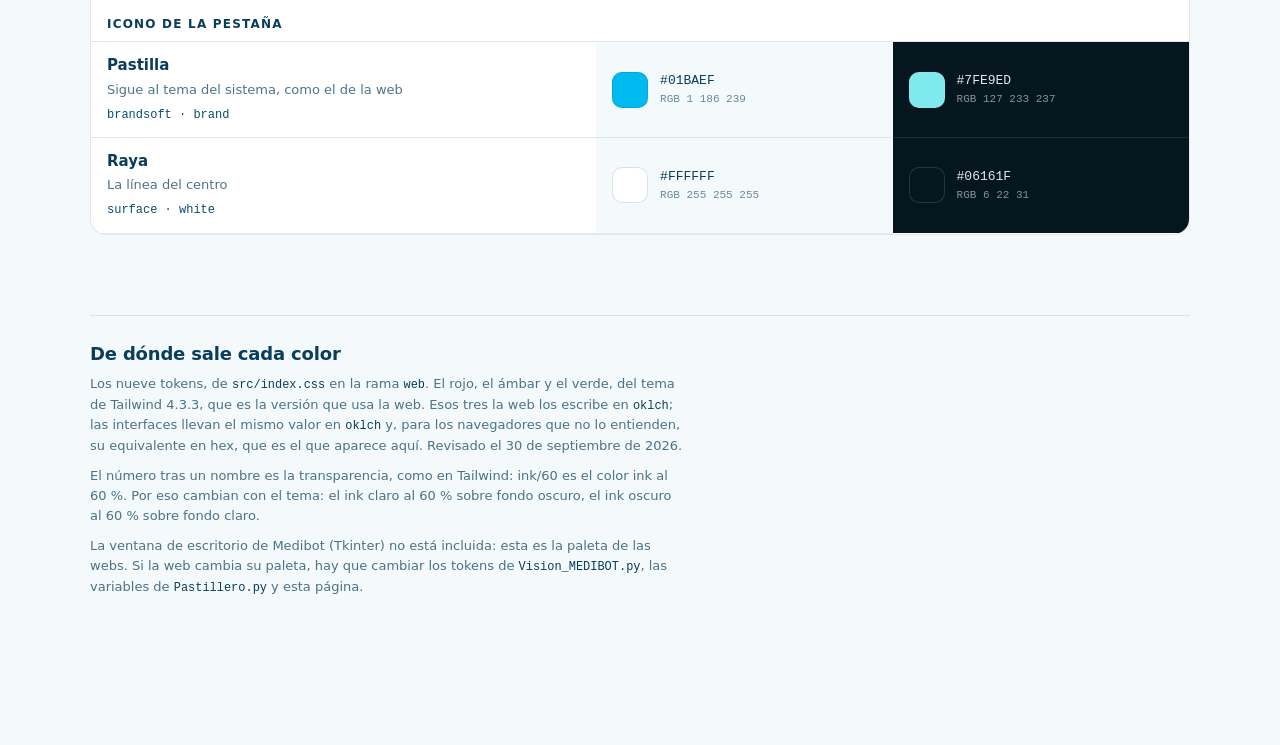
==== commit 219e3c37: "Pastillero: botones interactivos, enlace a medi-bot.net y creditos - Botones COMPARTIMIENTO, DISPENS" ====
--- a/paleta/paleta_colores.html
+++ b/paleta/paleta_colores.html
@@ -485,6 +485,10 @@
     'p:--pildora-texto': ['#032029', '#0A3D5C', 'propio · ink'],
     'p:--pildora-activa': ['#DBEAF3', '#0B4F6C', 'ink · deep'],
     'p:--pildora-activa-texto': ['#06161F', '#FFFFFF', 'surface · white'],
+    'p:--pildora-sombra': ['rgba(63, 202, 208, 0.3)', 'rgba(23, 152, 168, 0.45)', 'propio'],
+    'p:--pildora-activa-sombra': ['rgba(219, 234, 243, 0.2)', 'rgba(11, 79, 108, 0.45)', 'ink/20 · deep/45'],
+    'p:--onda': ['rgba(255, 255, 255, 0.45)', 'rgba(255, 255, 255, 0.45)', 'white/45'],
+    'p:--rojo-sombra': ['rgba(251, 44, 54, 0.35)', 'rgba(251, 44, 54, 0.4)', 'red-500/35 · red-500/40'],
     'p:--boton-claro': ['#0E2733', '#FFFFFF', 'card · white'],
     'p:--boton-claro-borde': ['rgba(219, 234, 243, 0.5)', '#0A3D5C', 'ink/50 · ink'],
     'p:--tuerca-metal': ['#6E818F', '#C5CCD5', 'propio'],
@@ -593,10 +597,10 @@
     { titulo: 'Superficies', filas: [
       { v: '--cielo', t: 'p:--cielo', u: 'Fondo de la página: celeste pastel en claro' },
       { v: '--tarjeta', t: '--c-card', u: 'La tarjeta central, la tuerca, el panel de configuración, filas, campos y avisos' },
-      { v: '--panel', t: '--c-surface', u: 'Bloques del panel: datos médicos, horarios, historial y estado' },
+      { v: '--panel', t: '--c-surface', u: 'Bloques del panel (datos médicos, horarios, historial, estado) y el enlace a la web' },
       { v: '--fondo', t: '--c-surface', u: 'Pantalla de carga' },
       { v: '--suave', t: '--c-ink-5', u: 'Pestañas, botón cerrar, horario en pausa, «sin verificar» y MEDIBOT al pasar el ratón' },
-      { v: '--suave-hover', t: '--c-ink-10', u: 'Botón cerrar al pasar el ratón' },
+      { v: '--suave-hover', t: '--c-ink-10', u: 'Botón cerrar al pasar el ratón y onda de MEDIBOT' },
       { v: '--velo', t: 'p:--velo', u: 'Velo sobre la página con la configuración abierta' }
     ]},
     { titulo: 'Bordes', filas: [
@@ -608,12 +612,12 @@
     { titulo: 'Texto', filas: [
       { v: '--texto-titulo', t: '--c-ink', u: 'Título PILLBOX, títulos y datos' },
       { v: '--texto', t: '--c-ink-70', u: 'Etiquetas del formulario, pestañas y botones de contorno' },
-      { v: '--texto-tenue', t: '--c-ink-60', u: 'Subtítulos, rótulos en mayúsculas, fechas y avisos' },
+      { v: '--texto-tenue', t: '--c-ink-60', u: 'Subtítulos, rótulos en mayúsculas, fechas, avisos y créditos' },
       { v: '--texto-pastilla', t: '--c-ink-50', u: 'Pastillas neutras: «Pausado» y «sin verificar»' },
       { v: '--texto-debil', t: '--c-ink-40', u: '«Sin datos», historial vacío y texto de ejemplo de los campos' }
     ]},
     { titulo: 'Marca', filas: [
-      { v: '--acento', t: '--c-brand', u: 'Foco del teclado, días del horario, «Pendiente», acciones MANUAL y avisos' },
+      { v: '--acento', t: '--c-brand', u: 'Foco del teclado, días del horario, «Pendiente», acciones MANUAL, avisos y enlaces' },
       { v: '--acento-fin', t: '--c-deep', u: 'Guardar, Agregar horario y Configurar (color sólido)' },
       { v: '--sobre-acento', t: '--c-blanco', u: 'Letra de esos botones y de DISPENSAR' },
       { v: '--acento-suave', t: '--c-brand-10', u: 'Fondo de «Pendiente»' },
@@ -625,8 +629,12 @@
       { v: '--pildora-texto', t: 'p:--pildora-texto', u: 'Letra de los botones COMPARTIMIENTO' },
       { v: '--pildora-activa', t: 'p:--pildora-activa', u: 'COMPARTIMIENTO elegido: el que la ruleta tiene en la zona de carga' },
       { v: '--pildora-activa-texto', t: 'p:--pildora-activa-texto', u: 'Su letra' },
+      { v: '--pildora-sombra', t: 'p:--pildora-sombra', u: 'Sombra de los botones COMPARTIMIENTO' },
+      { v: '--pildora-activa-sombra', t: 'p:--pildora-activa-sombra', u: 'Sombra del COMPARTIMIENTO elegido y de Guardar' },
+      { v: '--onda', t: 'p:--onda', u: 'Onda al pulsar un botón, latido del elegido y barra de DISPENSANDO' },
       { v: '--rojo', t: '--c-rojo', u: 'DISPENSAR' },
       { v: '--rojo-hover', t: '--c-rojo-fuerte', u: 'DISPENSAR al pasar el ratón' },
+      { v: '--rojo-sombra', t: 'p:--rojo-sombra', u: 'Sombra de DISPENSAR' },
       { v: '--boton-claro', t: 'p:--boton-claro', u: 'MEDIBOT: fondo' },
       { v: '--boton-claro-texto', t: '--c-ink', u: 'MEDIBOT: letra' },
       { v: '--boton-claro-borde', t: 'p:--boton-claro-borde', u: 'MEDIBOT: borde' },
@@ -650,7 +658,7 @@
       { v: '--aviso-texto', t: '--c-ambar-texto', u: 'Letra de «Desincronizado» y borde de los avisos de atención' }
     ]},
     { titulo: 'Sombras', filas: [
-      { v: '--sombra-tarjeta', t: 'p:--sombra-tarjeta', u: 'Tarjeta central, tuerca, panel y avisos' }
+      { v: '--sombra-tarjeta', t: 'p:--sombra-tarjeta', u: 'Tarjeta central, tuerca, panel, avisos, MEDIBOT y el enlace a la web' }
     ]},
     { titulo: 'El aparato, tal cual el diseño', filas: [
       { v: '--metal-1', t: 'p:--metal-1', u: 'Cuerpo: la zona clara, arriba a la derecha' },
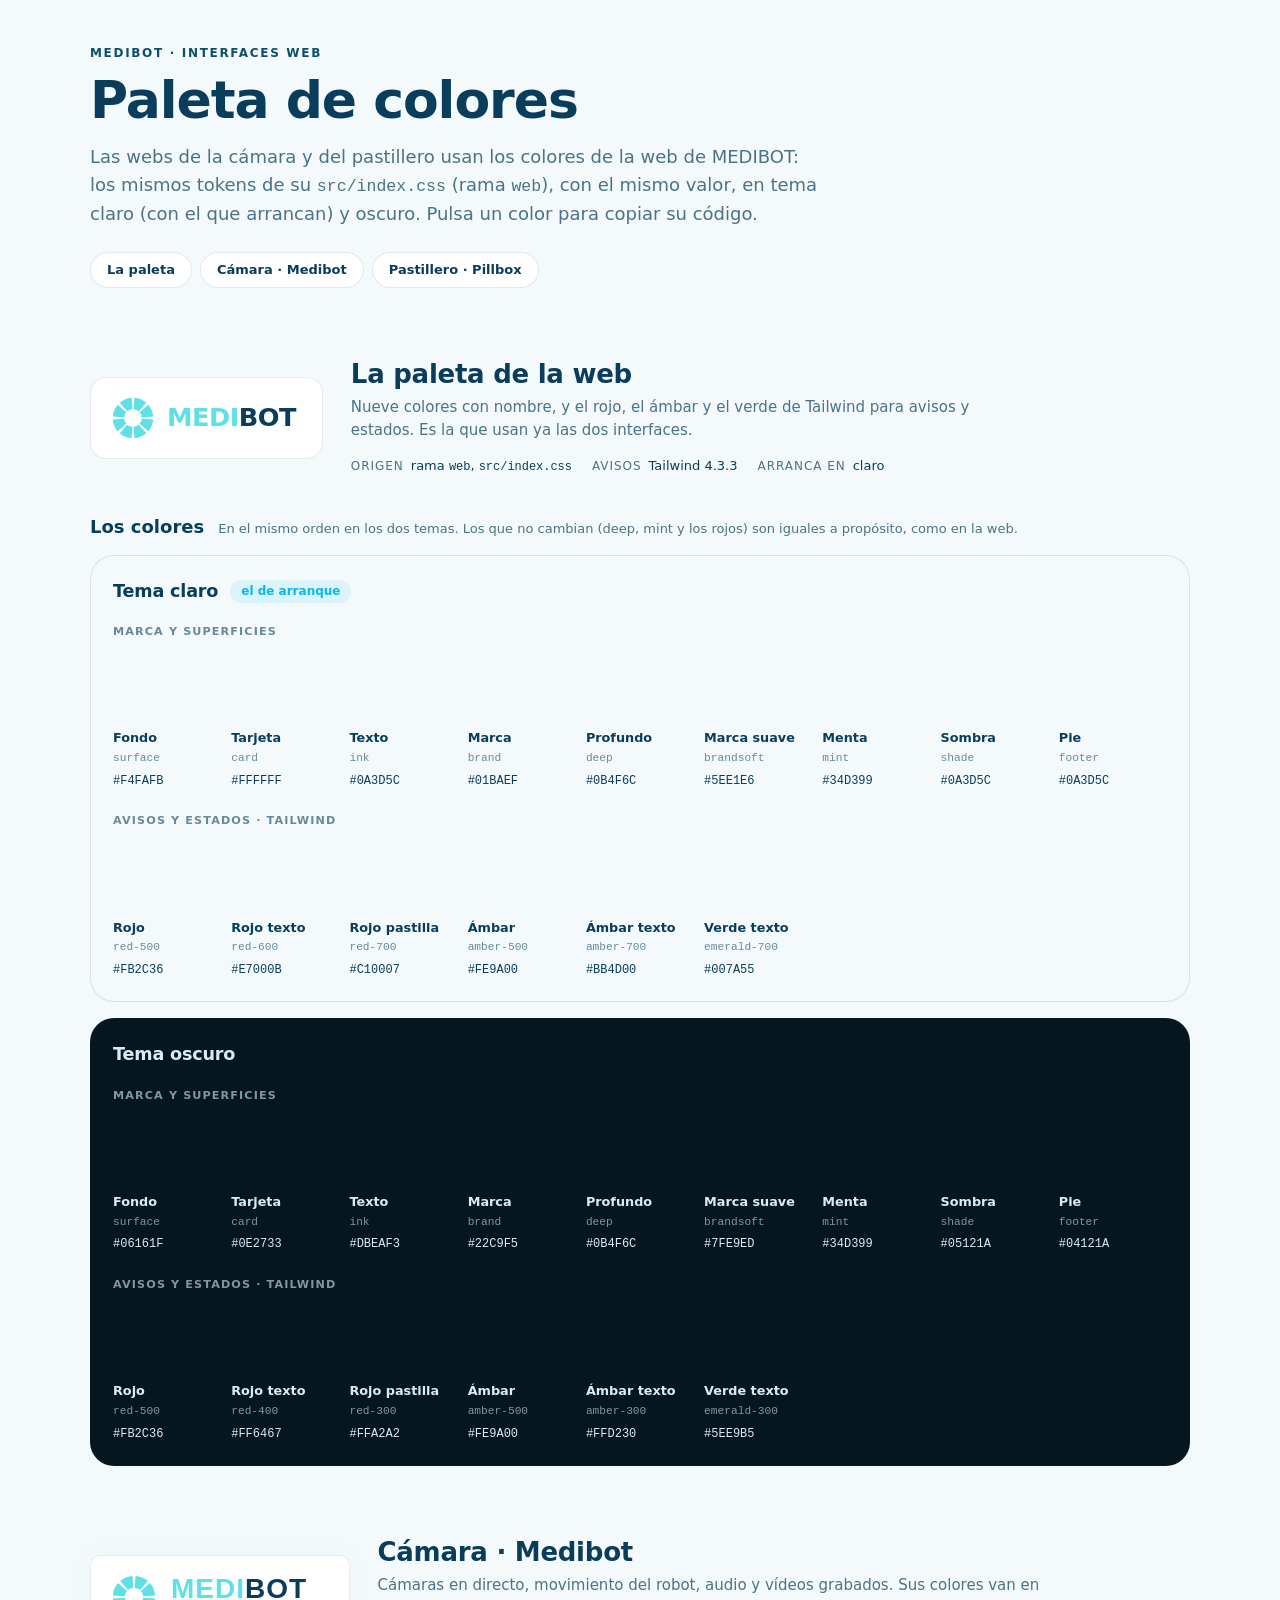
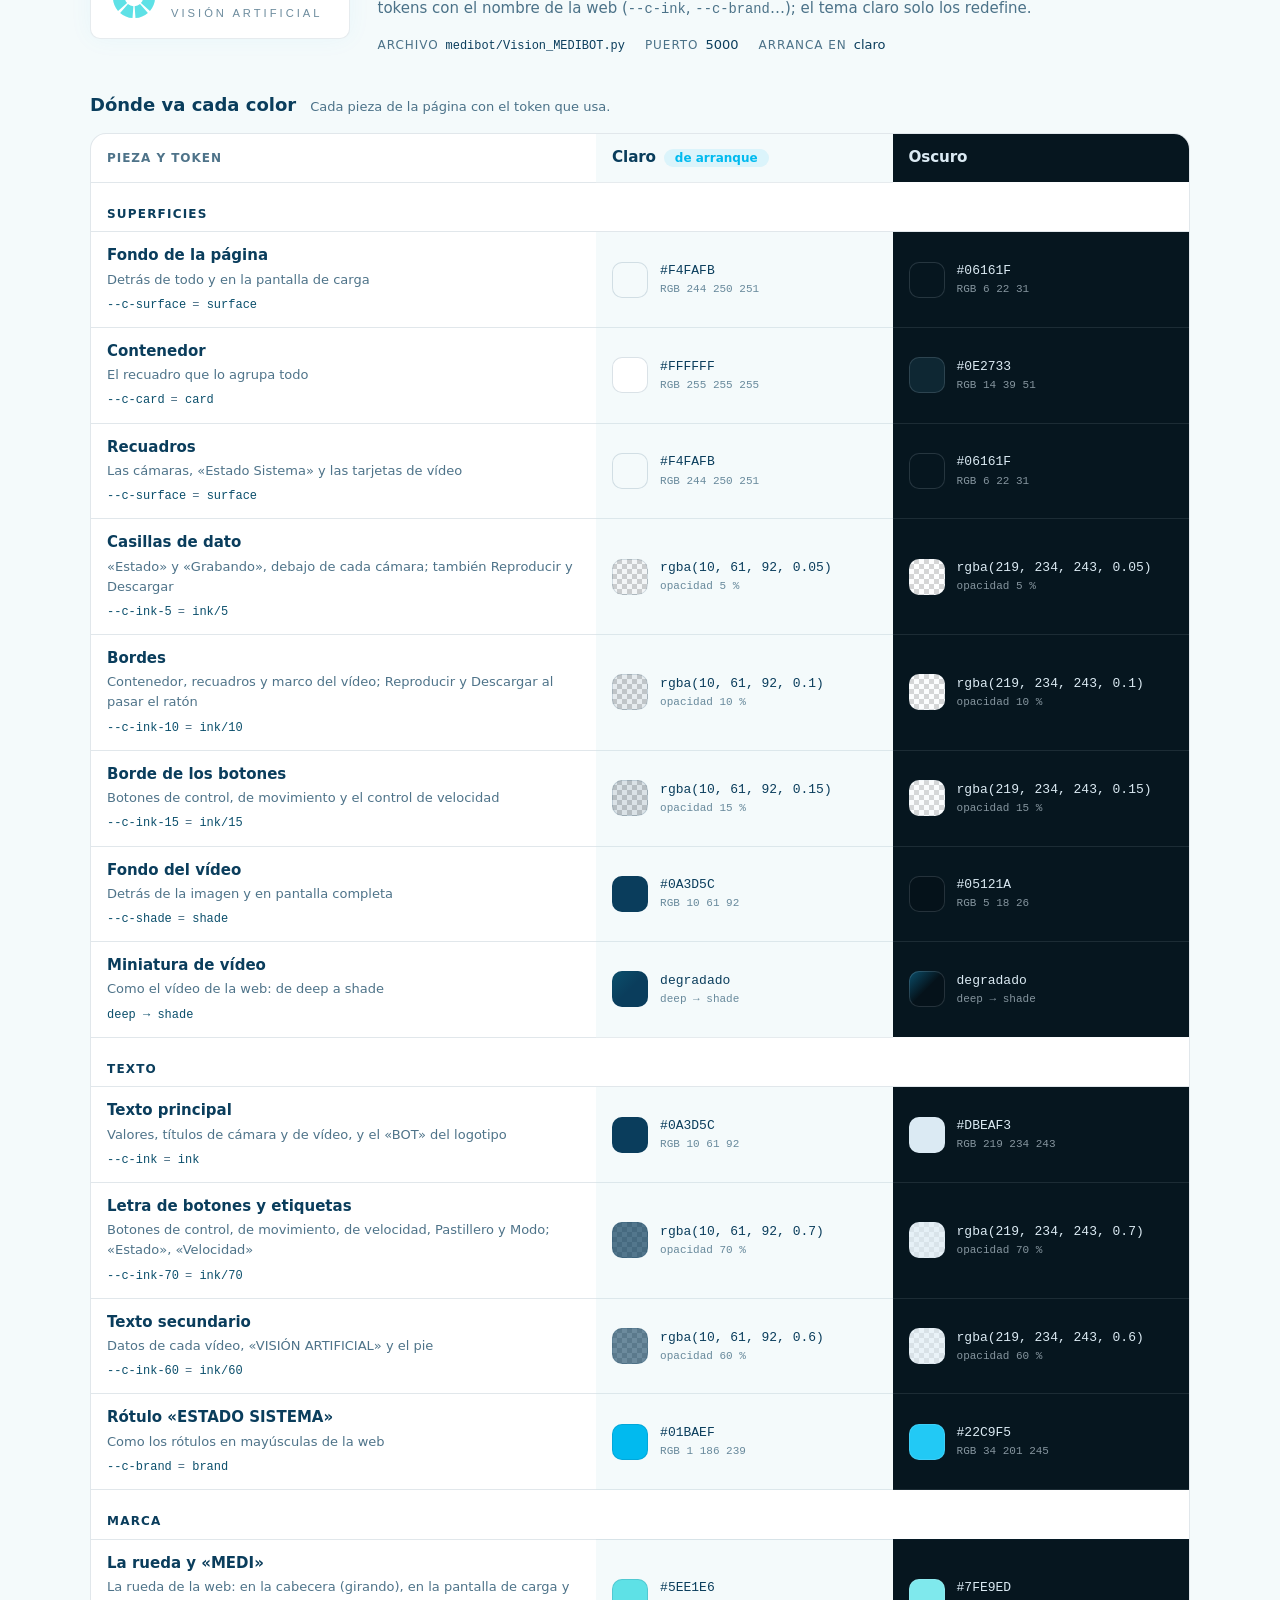
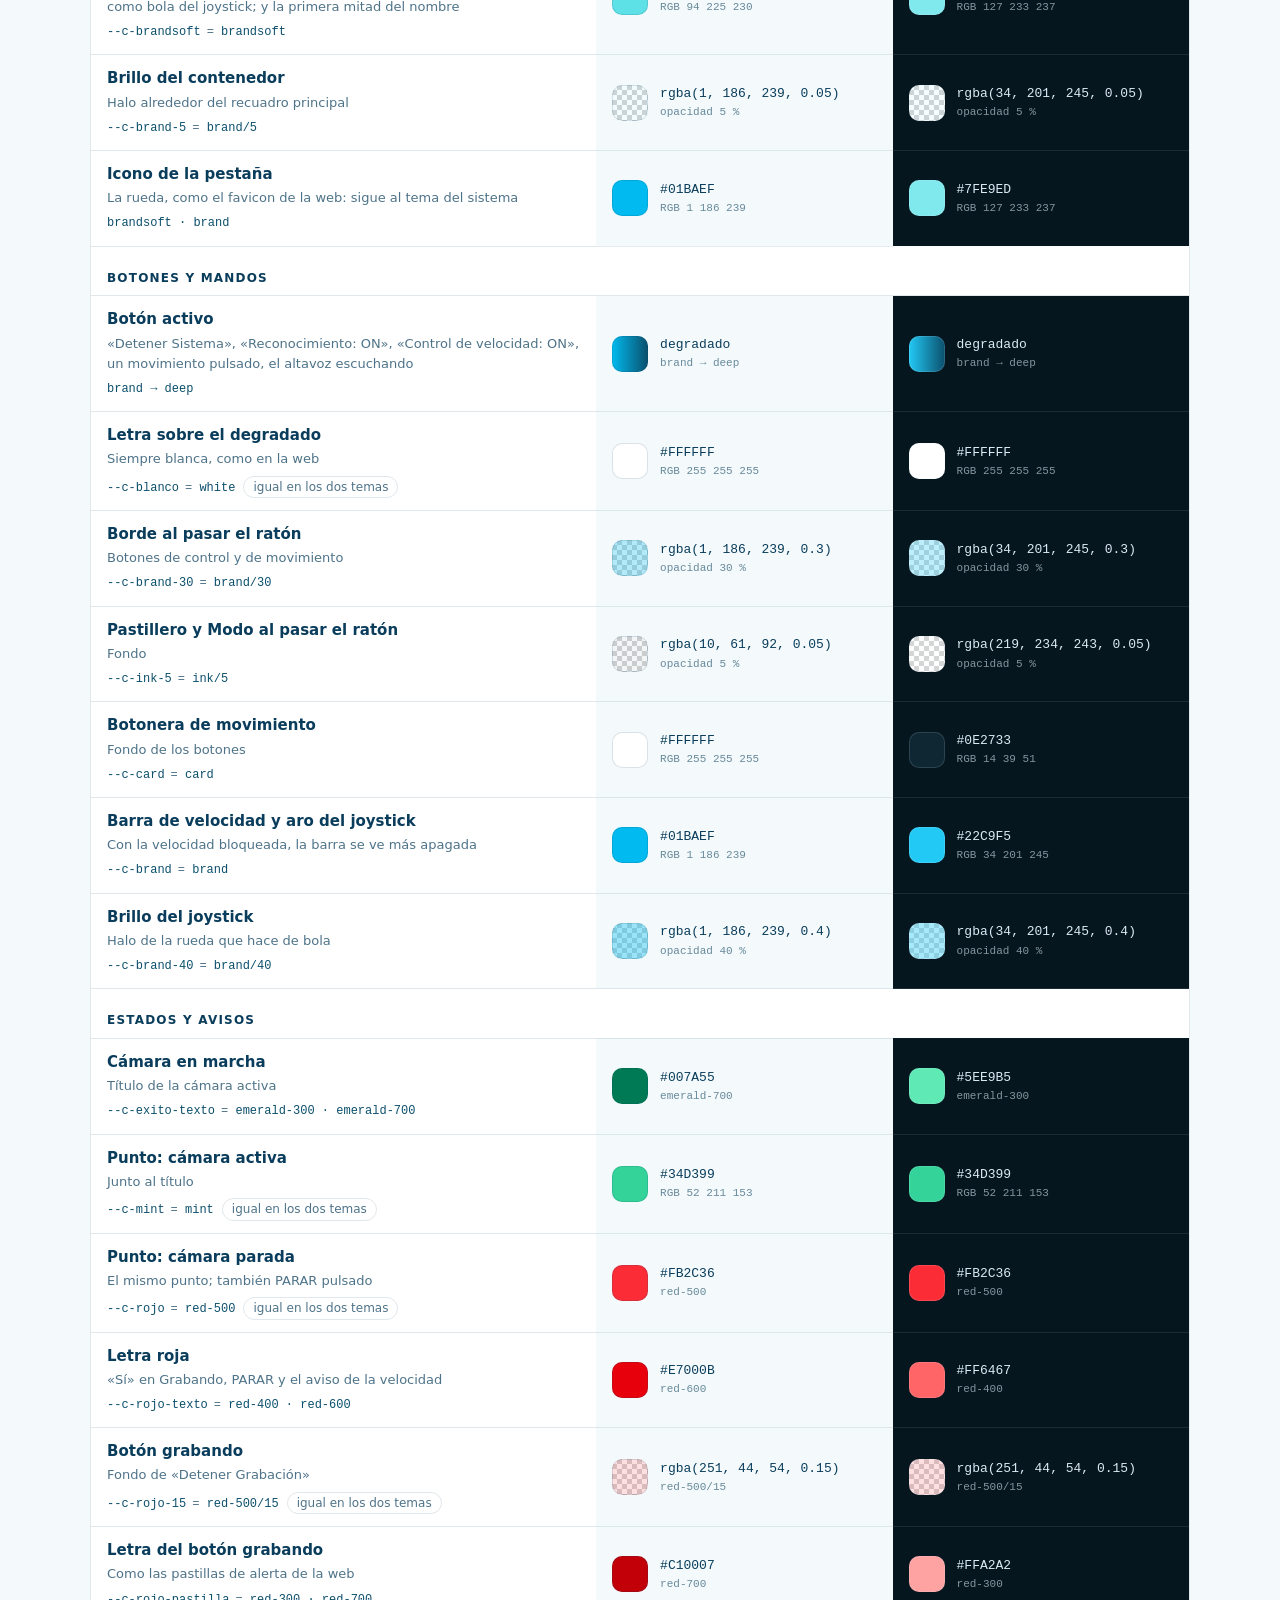
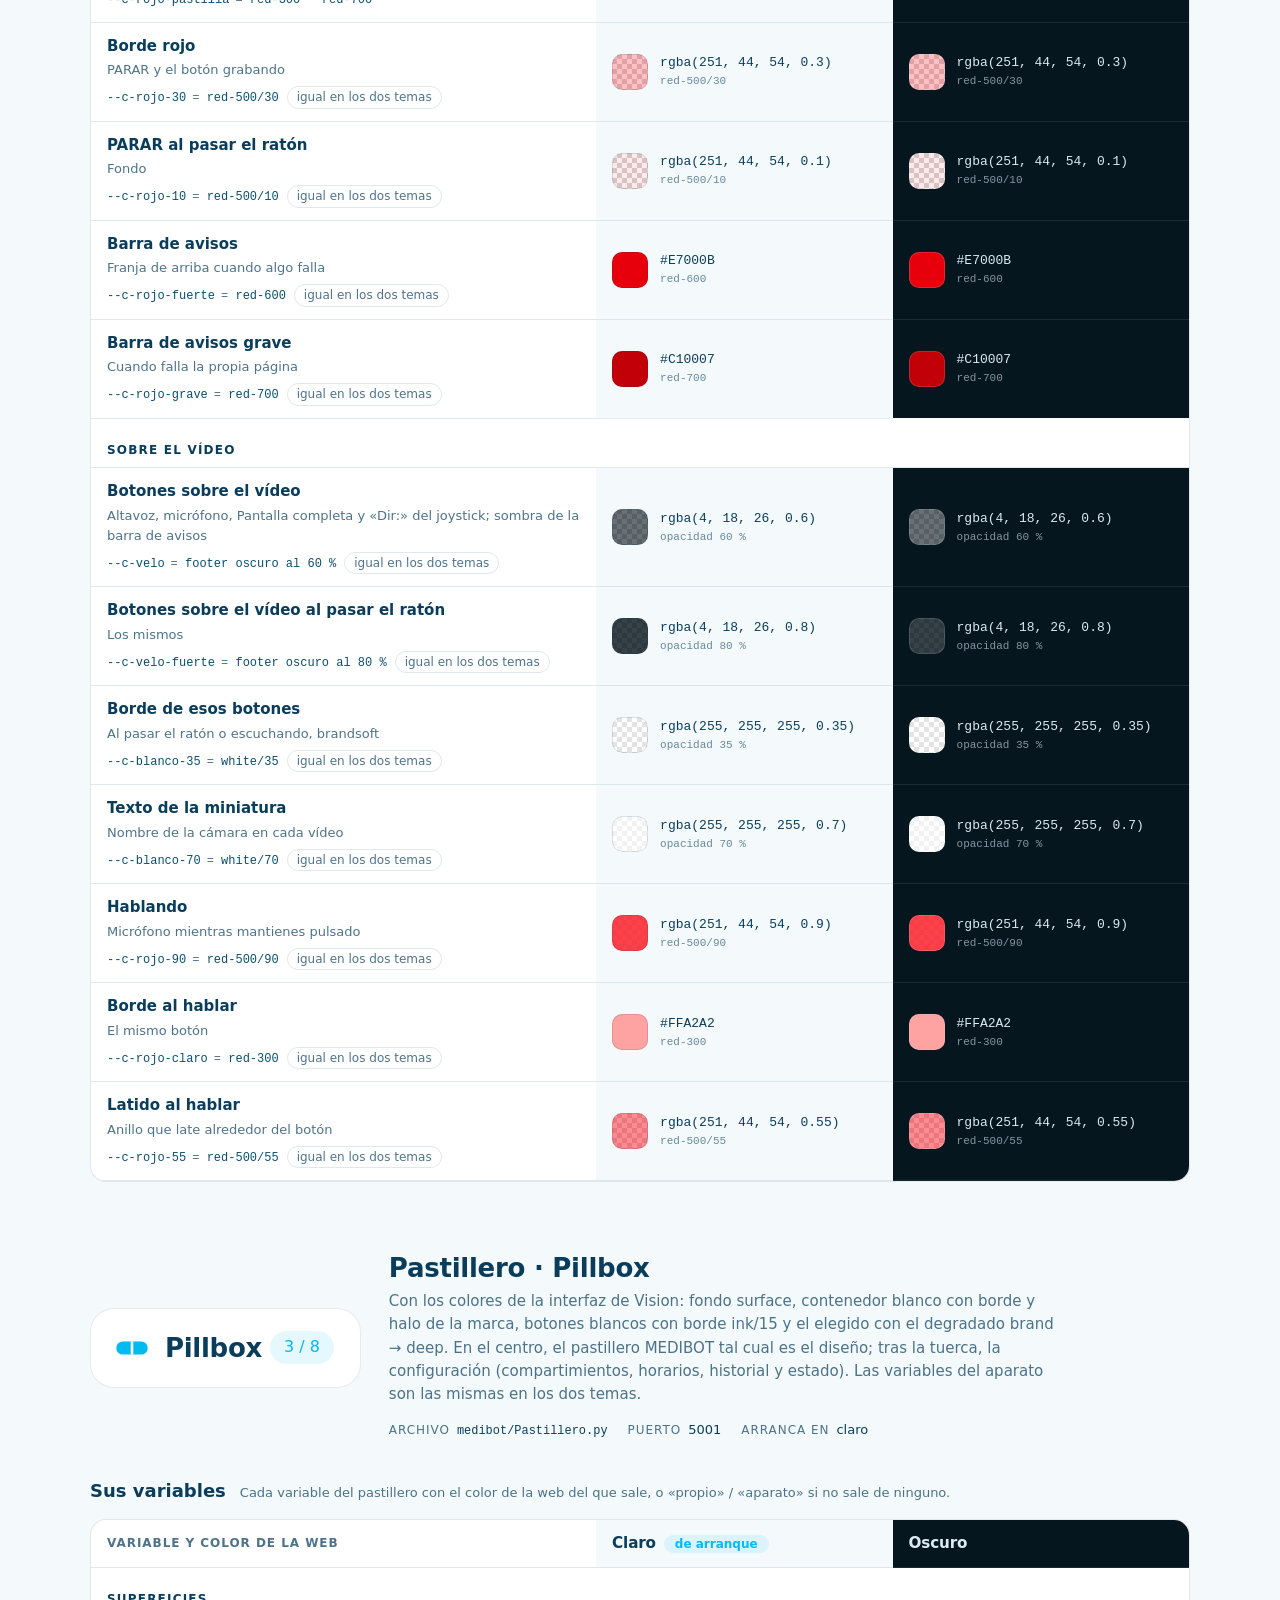
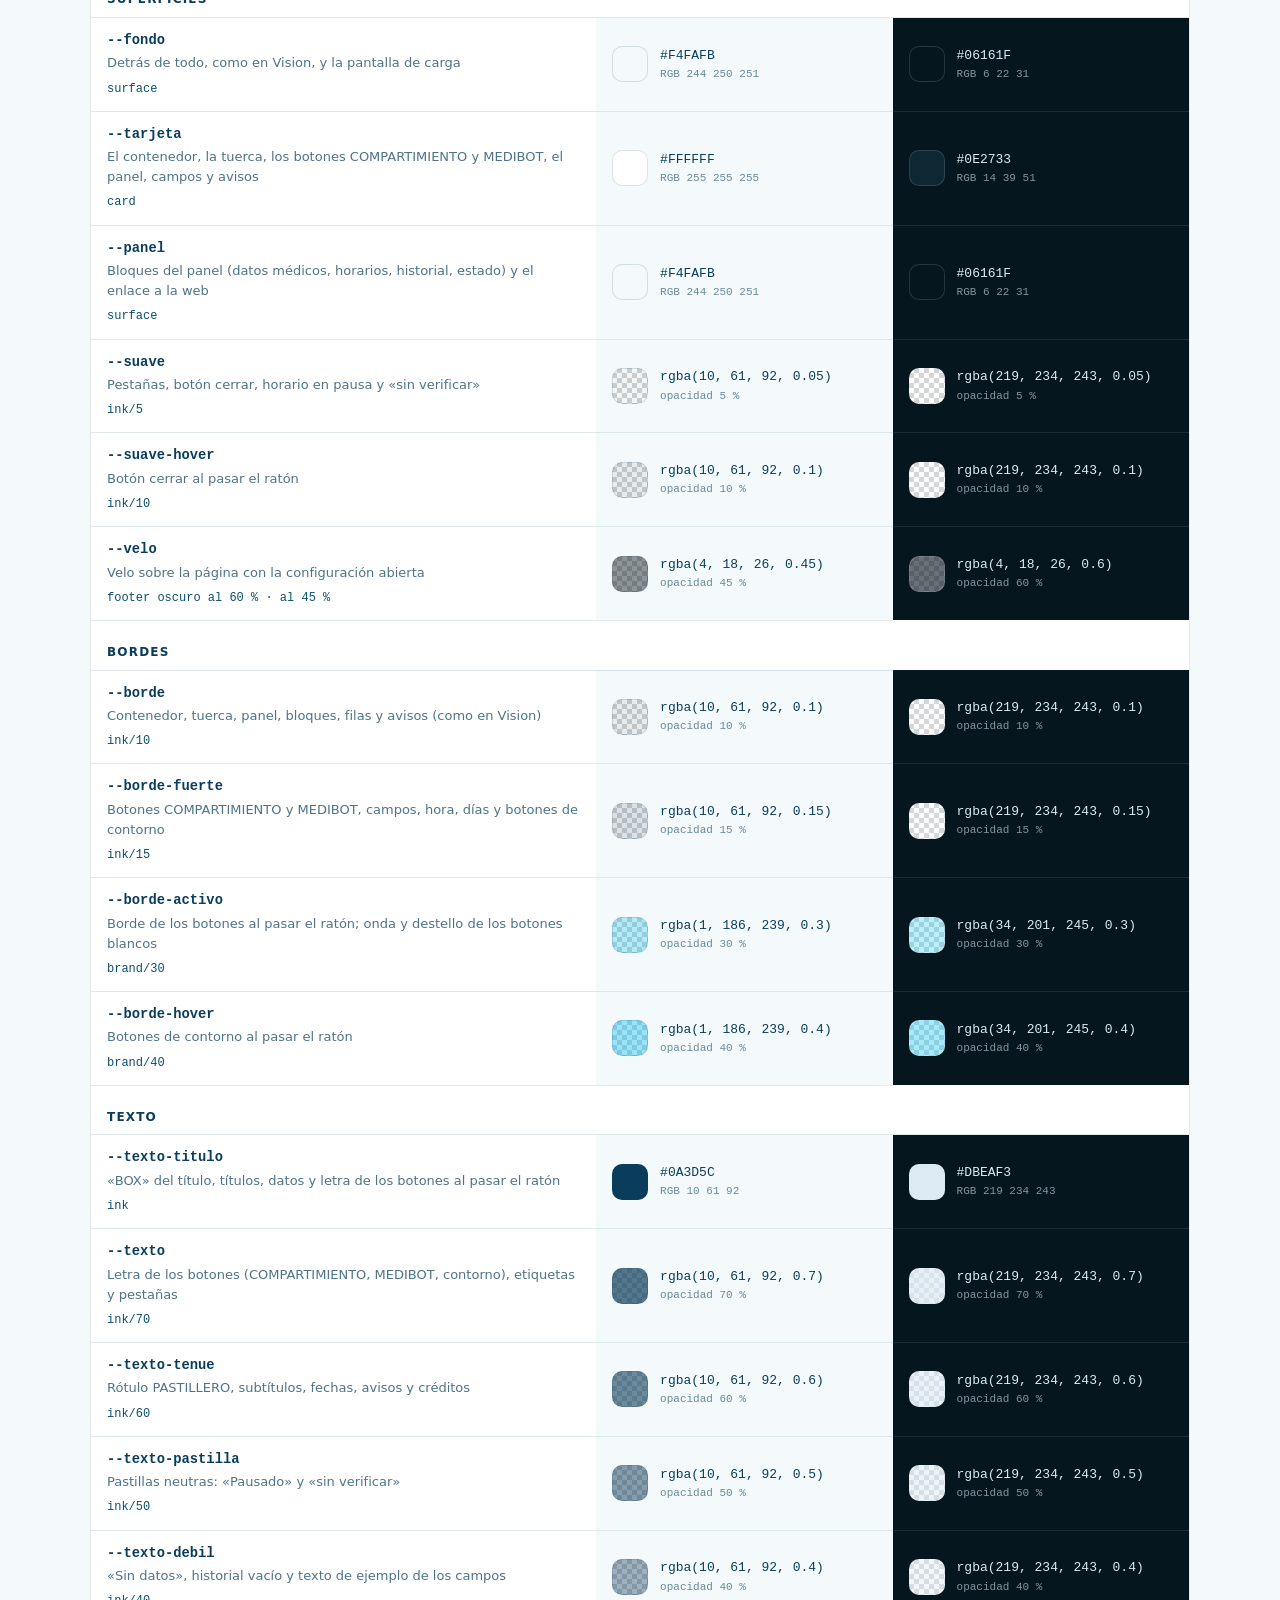
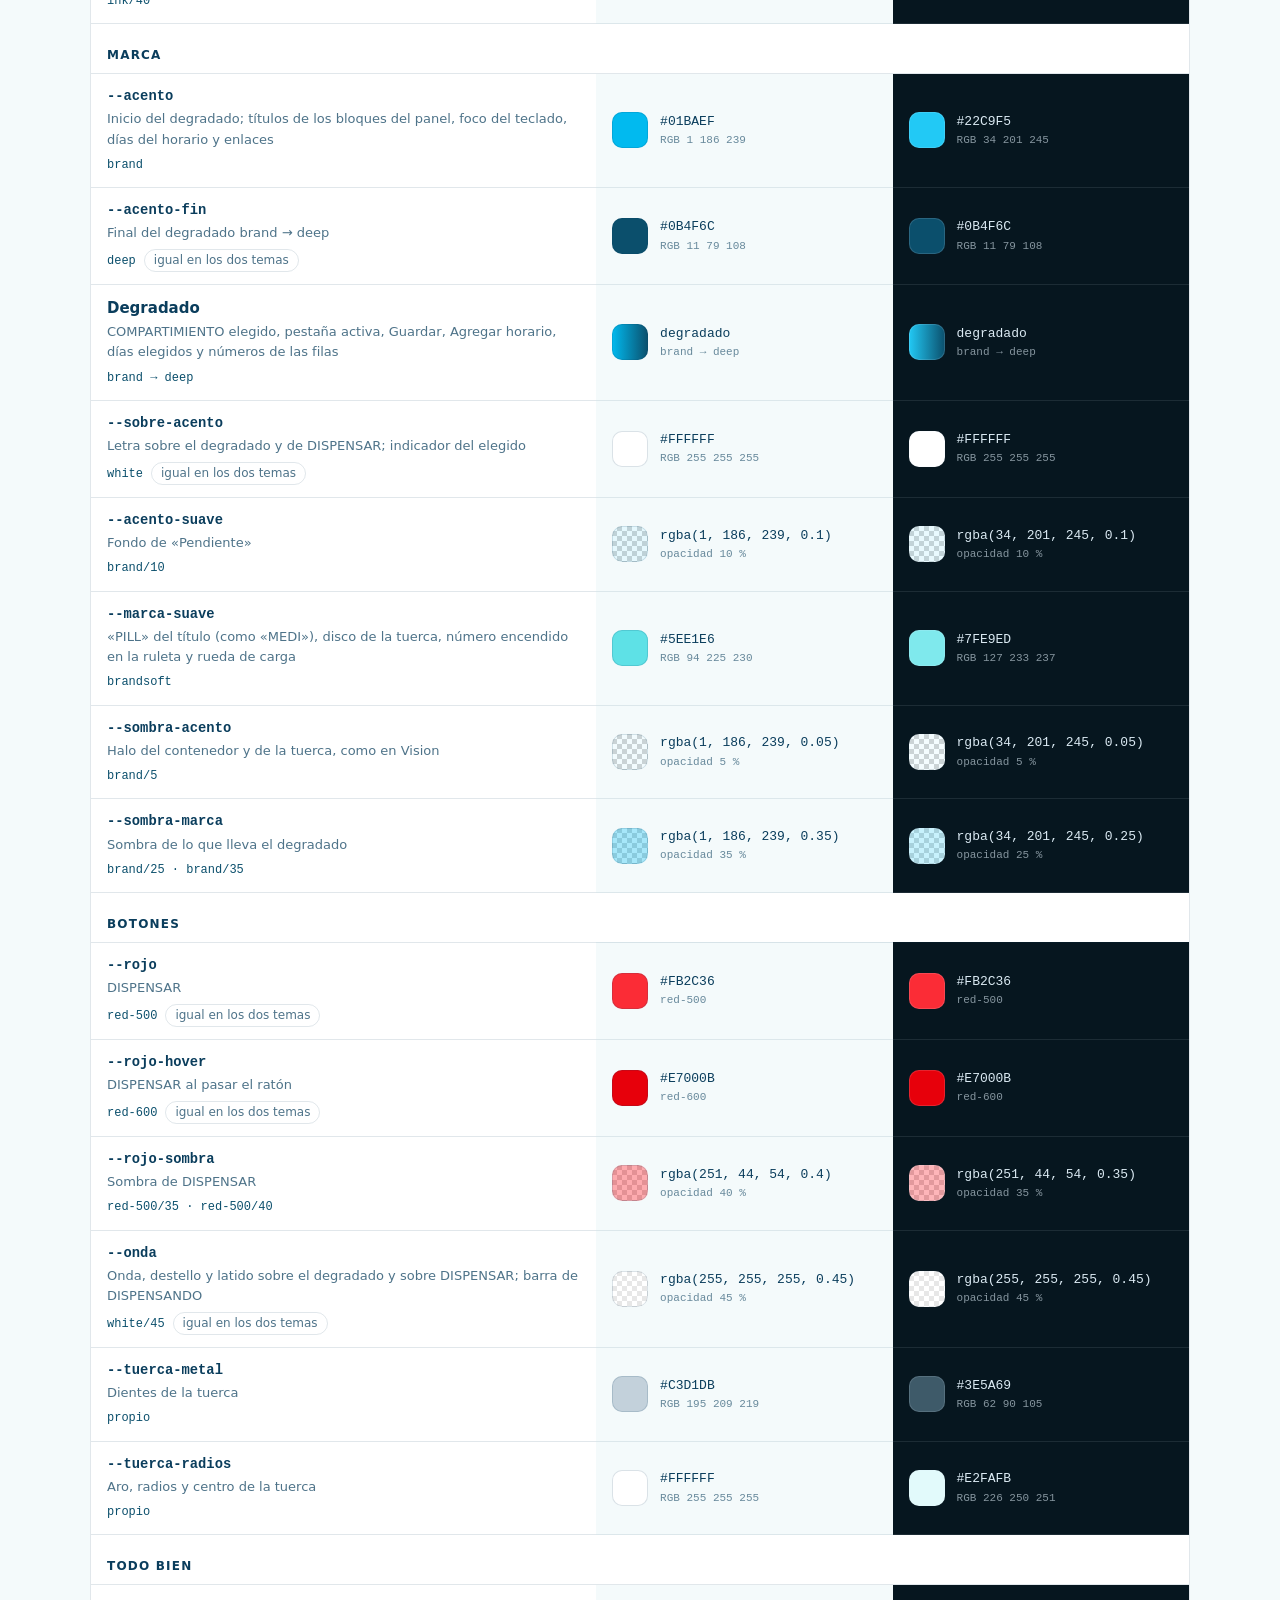
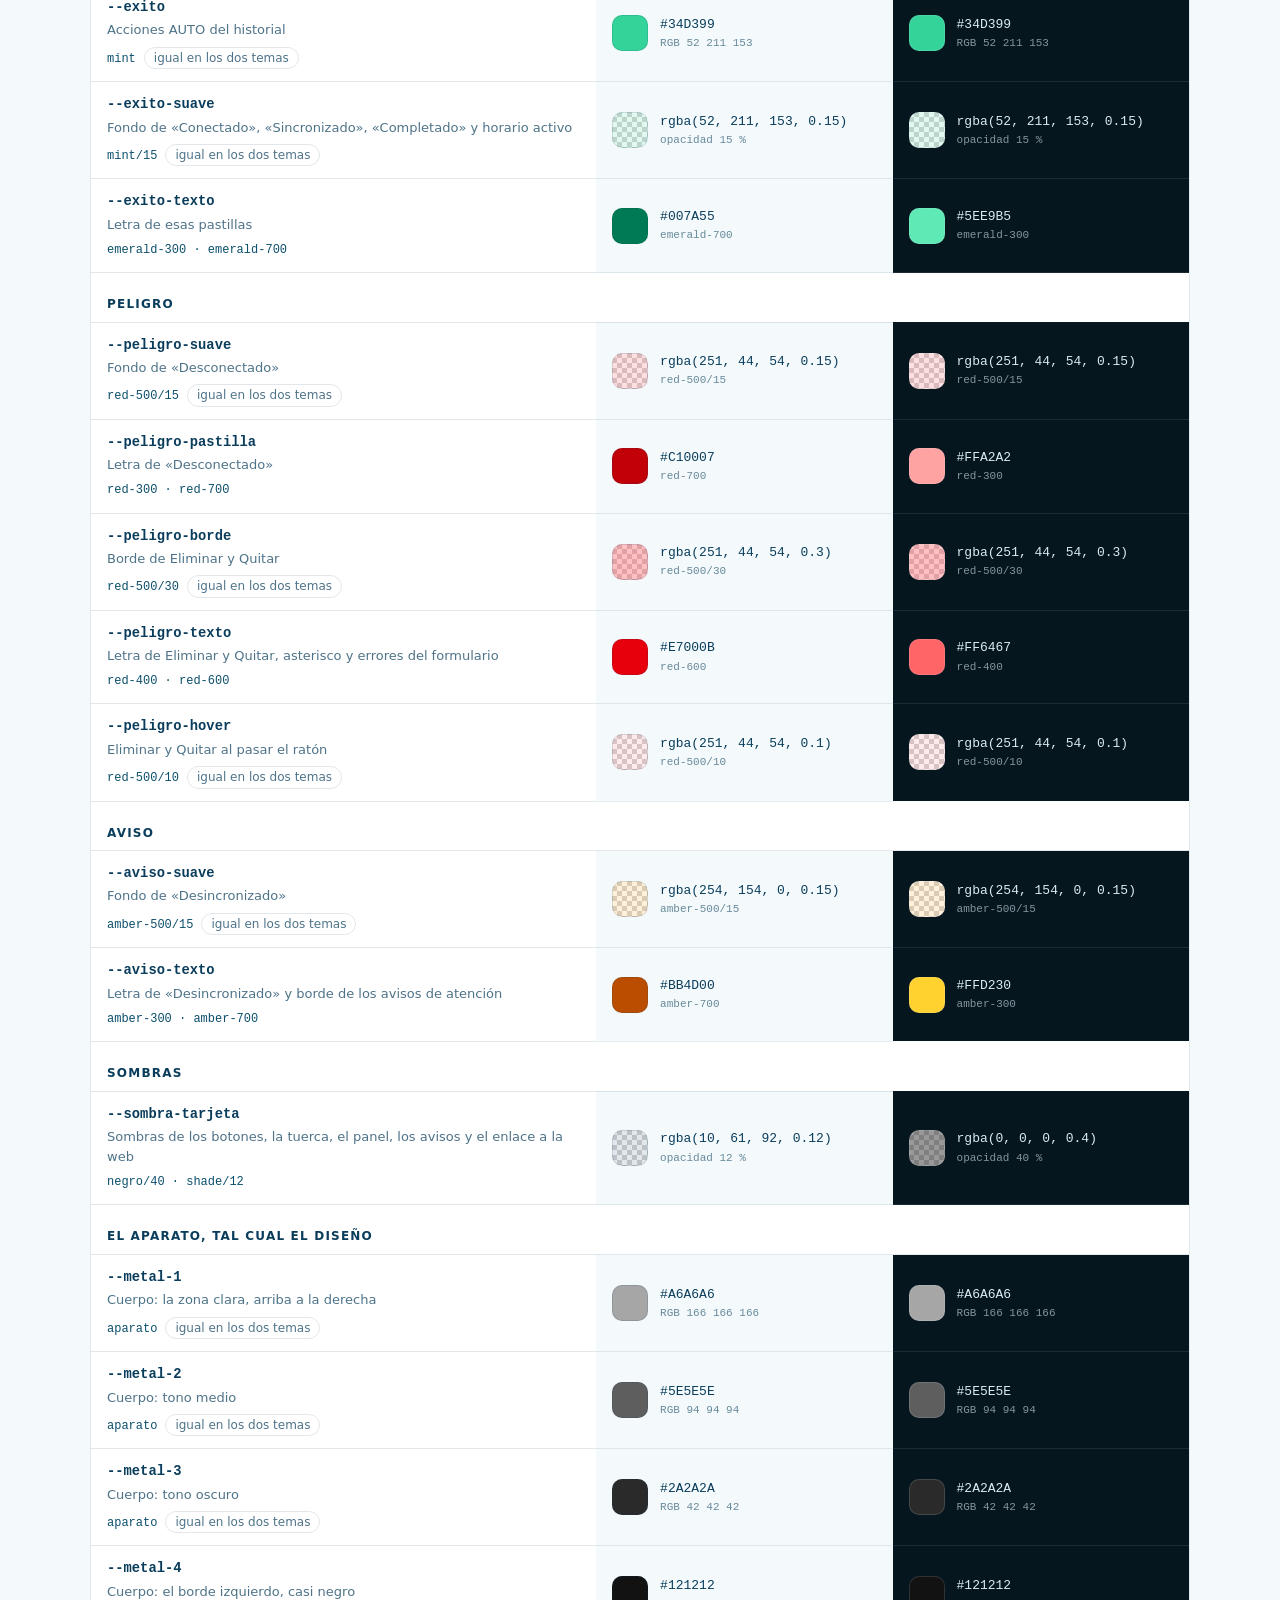
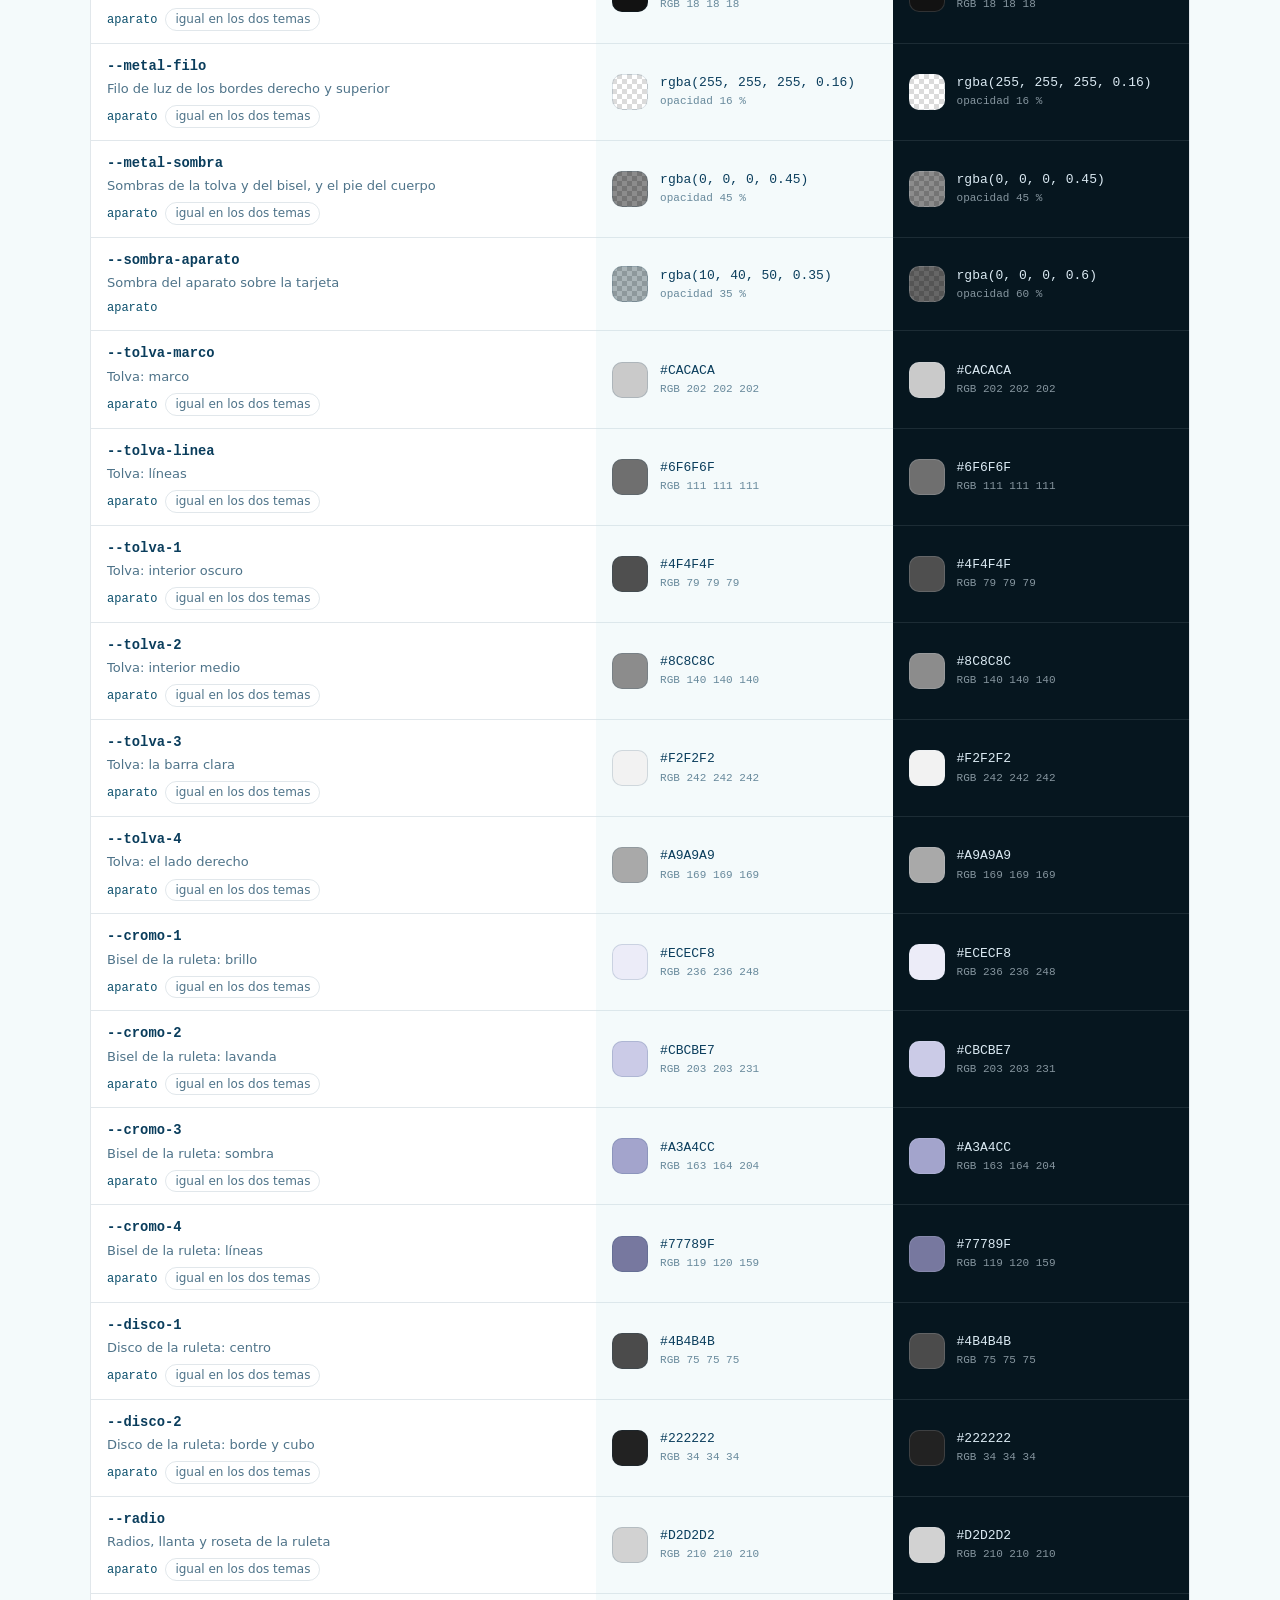
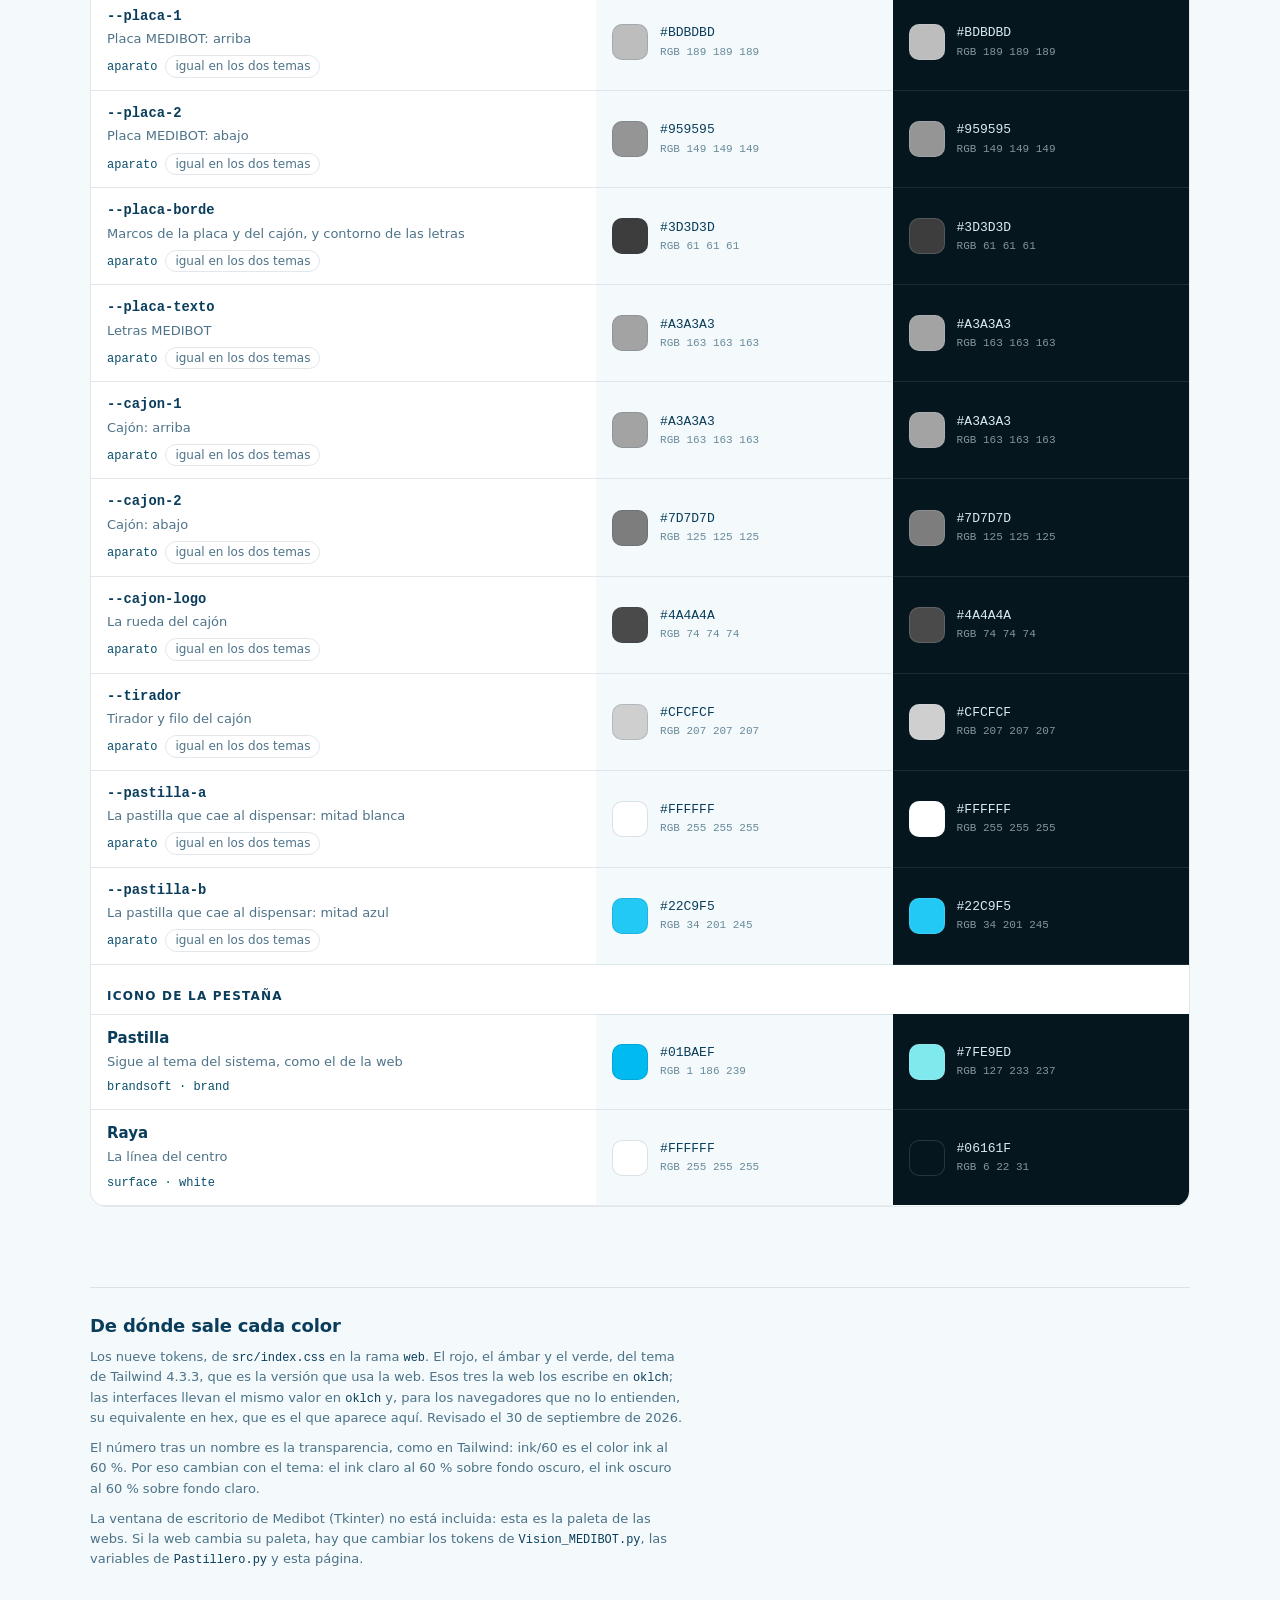
==== commit 930897af: "Pastillero: los colores de la interfaz de Vision El pastillero pasa a tener el mismo estilo de color" ====
--- a/paleta/paleta_colores.html
+++ b/paleta/paleta_colores.html
@@ -393,7 +393,7 @@
       </div>
       <div class="meta">
         <h2 id="h-pastillero">Pastillero · Pillbox</h2>
-        <p>Panel minimalista: el pastillero MEDIBOT en el centro tal cual es el diseño, botones planos de color sólido y, tras la tuerca, la configuración (compartimientos, horarios, historial y estado). Sus variables se llaman por lo que significan (<code>--texto-tenue</code>, <code>--peligro-texto</code>…); las de la web llevan sus colores y las del aparato son las mismas en los dos temas.</p>
+        <p>Con los colores de la interfaz de Vision: fondo surface, contenedor blanco con borde y halo de la marca, botones blancos con borde ink/15 y el elegido con el degradado brand → deep. En el centro, el pastillero MEDIBOT tal cual es el diseño; tras la tuerca, la configuración (compartimientos, horarios, historial y estado). Las variables del aparato son las mismas en los dos temas.</p>
         <dl class="facts">
           <div><dt>Archivo</dt><dd><code>medibot/Pastillero.py</code></dd></div>
           <div><dt>Puerto</dt><dd>5001</dd></div>
@@ -478,20 +478,11 @@
     '--icono-raya':  ['#06161F', '#FFFFFF', 'surface · white'],
 
     /* Propias del pastillero (no salen de un token de la web). */
-    'p:--cielo': ['#06161F', '#D5F1F4', 'surface · propio'],
-    'p:--velo': ['rgba(2, 10, 15, 0.55)', 'rgba(10, 61, 92, 0.2)', 'propio · ink/20'],
-    'p:--pildora': ['#3FCAD0', '#6FD6DA', 'propio'],
-    'p:--pildora-hover': ['#35B8BE', '#5DCBD0', 'propio'],
-    'p:--pildora-texto': ['#032029', '#0A3D5C', 'propio · ink'],
-    'p:--pildora-activa': ['#DBEAF3', '#0B4F6C', 'ink · deep'],
-    'p:--pildora-activa-texto': ['#06161F', '#FFFFFF', 'surface · white'],
-    'p:--pildora-sombra': ['rgba(63, 202, 208, 0.3)', 'rgba(23, 152, 168, 0.45)', 'propio'],
-    'p:--pildora-activa-sombra': ['rgba(219, 234, 243, 0.2)', 'rgba(11, 79, 108, 0.45)', 'ink/20 · deep/45'],
+    'p:--velo': ['rgba(4, 18, 26, 0.6)', 'rgba(4, 18, 26, 0.45)', 'footer oscuro al 60 % · al 45 %'],
+    'p:--sombra-marca': ['rgba(34, 201, 245, 0.25)', 'rgba(1, 186, 239, 0.35)', 'brand/25 · brand/35'],
+    'p:--rojo-sombra': ['rgba(251, 44, 54, 0.35)', 'rgba(251, 44, 54, 0.4)', 'red-500/35 · red-500/40'],
     'p:--onda': ['rgba(255, 255, 255, 0.45)', 'rgba(255, 255, 255, 0.45)', 'white/45'],
-    'p:--rojo-sombra': ['rgba(251, 44, 54, 0.35)', 'rgba(251, 44, 54, 0.4)', 'red-500/35 · red-500/40'],
-    'p:--boton-claro': ['#0E2733', '#FFFFFF', 'card · white'],
-    'p:--boton-claro-borde': ['rgba(219, 234, 243, 0.5)', '#0A3D5C', 'ink/50 · ink'],
-    'p:--tuerca-metal': ['#6E818F', '#C5CCD5', 'propio'],
+    'p:--tuerca-metal': ['#3E5A69', '#C3D1DB', 'propio'],
     'p:--tuerca-radios': ['#E2FAFB', '#FFFFFF', 'propio'],
     'p:--sombra-tarjeta': ['rgba(0, 0, 0, 0.4)', 'rgba(10, 61, 92, 0.12)', 'negro/40 · shade/12'],
     'p:--metal-1': ['#A6A6A6', '#A6A6A6', 'aparato'],
@@ -595,49 +586,41 @@
   /* v = variable del pastillero, t = color de la web del que sale. */
   var PASTILLERO = [
     { titulo: 'Superficies', filas: [
-      { v: '--cielo', t: 'p:--cielo', u: 'Fondo de la página: celeste pastel en claro' },
-      { v: '--tarjeta', t: '--c-card', u: 'La tarjeta central, la tuerca, el panel de configuración, filas, campos y avisos' },
+      { v: '--fondo', t: '--c-surface', u: 'Detrás de todo, como en Vision, y la pantalla de carga' },
+      { v: '--tarjeta', t: '--c-card', u: 'El contenedor, la tuerca, los botones COMPARTIMIENTO y MEDIBOT, el panel, campos y avisos' },
       { v: '--panel', t: '--c-surface', u: 'Bloques del panel (datos médicos, horarios, historial, estado) y el enlace a la web' },
-      { v: '--fondo', t: '--c-surface', u: 'Pantalla de carga' },
-      { v: '--suave', t: '--c-ink-5', u: 'Pestañas, botón cerrar, horario en pausa, «sin verificar» y MEDIBOT al pasar el ratón' },
-      { v: '--suave-hover', t: '--c-ink-10', u: 'Botón cerrar al pasar el ratón y onda de MEDIBOT' },
+      { v: '--suave', t: '--c-ink-5', u: 'Pestañas, botón cerrar, horario en pausa y «sin verificar»' },
+      { v: '--suave-hover', t: '--c-ink-10', u: 'Botón cerrar al pasar el ratón' },
       { v: '--velo', t: 'p:--velo', u: 'Velo sobre la página con la configuración abierta' }
     ]},
     { titulo: 'Bordes', filas: [
-      { v: '--borde', t: '--c-ink-10', u: 'Panel, bloques, filas, líneas entre filas y avisos' },
-      { v: '--borde-fuerte', t: '--c-ink-15', u: 'Campos, hora, casillas de días y botones de contorno' },
-      { v: '--borde-activo', t: '--c-brand-30', u: 'Filas y casillas de días al pasar el ratón' },
+      { v: '--borde', t: '--c-ink-10', u: 'Contenedor, tuerca, panel, bloques, filas y avisos (como en Vision)' },
+      { v: '--borde-fuerte', t: '--c-ink-15', u: 'Botones COMPARTIMIENTO y MEDIBOT, campos, hora, días y botones de contorno' },
+      { v: '--borde-activo', t: '--c-brand-30', u: 'Borde de los botones al pasar el ratón; onda y destello de los botones blancos' },
       { v: '--borde-hover', t: '--c-brand-40', u: 'Botones de contorno al pasar el ratón' }
     ]},
     { titulo: 'Texto', filas: [
-      { v: '--texto-titulo', t: '--c-ink', u: 'Título PILLBOX, títulos y datos' },
-      { v: '--texto', t: '--c-ink-70', u: 'Etiquetas del formulario, pestañas y botones de contorno' },
-      { v: '--texto-tenue', t: '--c-ink-60', u: 'Subtítulos, rótulos en mayúsculas, fechas, avisos y créditos' },
+      { v: '--texto-titulo', t: '--c-ink', u: '«BOX» del título, títulos, datos y letra de los botones al pasar el ratón' },
+      { v: '--texto', t: '--c-ink-70', u: 'Letra de los botones (COMPARTIMIENTO, MEDIBOT, contorno), etiquetas y pestañas' },
+      { v: '--texto-tenue', t: '--c-ink-60', u: 'Rótulo PASTILLERO, subtítulos, fechas, avisos y créditos' },
       { v: '--texto-pastilla', t: '--c-ink-50', u: 'Pastillas neutras: «Pausado» y «sin verificar»' },
       { v: '--texto-debil', t: '--c-ink-40', u: '«Sin datos», historial vacío y texto de ejemplo de los campos' }
     ]},
     { titulo: 'Marca', filas: [
-      { v: '--acento', t: '--c-brand', u: 'Foco del teclado, días del horario, «Pendiente», acciones MANUAL, avisos y enlaces' },
-      { v: '--acento-fin', t: '--c-deep', u: 'Guardar, Agregar horario y Configurar (color sólido)' },
-      { v: '--sobre-acento', t: '--c-blanco', u: 'Letra de esos botones y de DISPENSAR' },
+      { v: '--acento', t: '--c-brand', u: 'Inicio del degradado; títulos de los bloques del panel, foco del teclado, días del horario y enlaces' },
+      { v: '--acento-fin', t: '--c-deep', u: 'Final del degradado brand → deep' },
+      { v: 'Degradado', t: 'marca', u: 'COMPARTIMIENTO elegido, pestaña activa, Guardar, Agregar horario, días elegidos y números de las filas' },
+      { v: '--sobre-acento', t: '--c-blanco', u: 'Letra sobre el degradado y de DISPENSAR; indicador del elegido' },
       { v: '--acento-suave', t: '--c-brand-10', u: 'Fondo de «Pendiente»' },
-      { v: '--marca-suave', t: '--c-brandsoft', u: 'Disco de la tuerca y rueda de la pantalla de carga' }
-    ]},
-    { titulo: 'Botones (planos, de color sólido)', filas: [
-      { v: '--pildora', t: 'p:--pildora', u: 'Botones COMPARTIMIENTO, número de cada fila y días elegidos' },
-      { v: '--pildora-hover', t: 'p:--pildora-hover', u: 'COMPARTIMIENTO al pasar el ratón' },
-      { v: '--pildora-texto', t: 'p:--pildora-texto', u: 'Letra de los botones COMPARTIMIENTO' },
-      { v: '--pildora-activa', t: 'p:--pildora-activa', u: 'COMPARTIMIENTO elegido: el que la ruleta tiene en la zona de carga' },
-      { v: '--pildora-activa-texto', t: 'p:--pildora-activa-texto', u: 'Su letra' },
-      { v: '--pildora-sombra', t: 'p:--pildora-sombra', u: 'Sombra de los botones COMPARTIMIENTO' },
-      { v: '--pildora-activa-sombra', t: 'p:--pildora-activa-sombra', u: 'Sombra del COMPARTIMIENTO elegido y de Guardar' },
-      { v: '--onda', t: 'p:--onda', u: 'Onda al pulsar un botón, latido del elegido y barra de DISPENSANDO' },
+      { v: '--marca-suave', t: '--c-brandsoft', u: '«PILL» del título (como «MEDI»), disco de la tuerca, número encendido en la ruleta y rueda de carga' },
+      { v: '--sombra-acento', t: '--c-brand-5', u: 'Halo del contenedor y de la tuerca, como en Vision' },
+      { v: '--sombra-marca', t: 'p:--sombra-marca', u: 'Sombra de lo que lleva el degradado' }
+    ]},
+    { titulo: 'Botones', filas: [
       { v: '--rojo', t: '--c-rojo', u: 'DISPENSAR' },
       { v: '--rojo-hover', t: '--c-rojo-fuerte', u: 'DISPENSAR al pasar el ratón' },
       { v: '--rojo-sombra', t: 'p:--rojo-sombra', u: 'Sombra de DISPENSAR' },
-      { v: '--boton-claro', t: 'p:--boton-claro', u: 'MEDIBOT: fondo' },
-      { v: '--boton-claro-texto', t: '--c-ink', u: 'MEDIBOT: letra' },
-      { v: '--boton-claro-borde', t: 'p:--boton-claro-borde', u: 'MEDIBOT: borde' },
+      { v: '--onda', t: 'p:--onda', u: 'Onda, destello y latido sobre el degradado y sobre DISPENSAR; barra de DISPENSANDO' },
       { v: '--tuerca-metal', t: 'p:--tuerca-metal', u: 'Dientes de la tuerca' },
       { v: '--tuerca-radios', t: 'p:--tuerca-radios', u: 'Aro, radios y centro de la tuerca' }
     ]},
@@ -658,7 +641,7 @@
       { v: '--aviso-texto', t: '--c-ambar-texto', u: 'Letra de «Desincronizado» y borde de los avisos de atención' }
     ]},
     { titulo: 'Sombras', filas: [
-      { v: '--sombra-tarjeta', t: 'p:--sombra-tarjeta', u: 'Tarjeta central, tuerca, panel, avisos, MEDIBOT y el enlace a la web' }
+      { v: '--sombra-tarjeta', t: 'p:--sombra-tarjeta', u: 'Sombras de los botones, la tuerca, el panel, los avisos y el enlace a la web' }
     ]},
     { titulo: 'El aparato, tal cual el diseño', filas: [
       { v: '--metal-1', t: 'p:--metal-1', u: 'Cuerpo: la zona clara, arriba a la derecha' },
